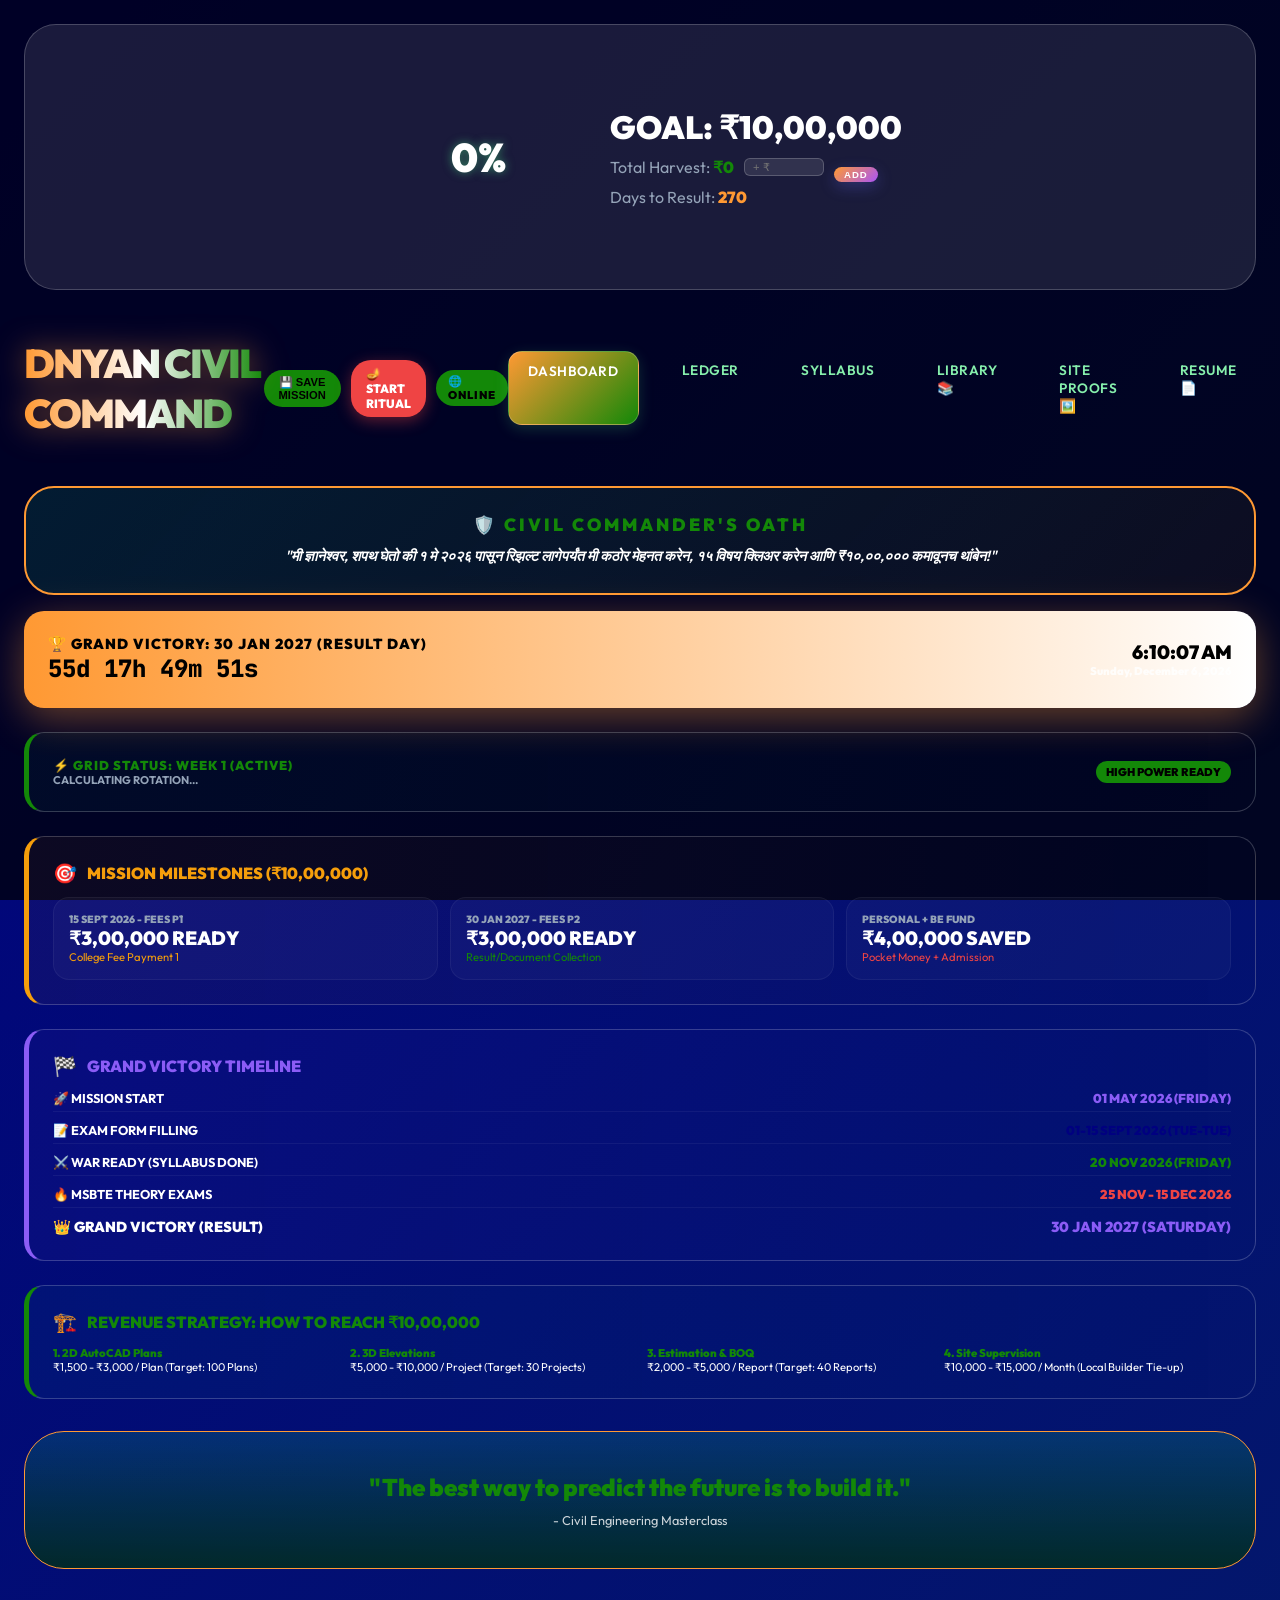
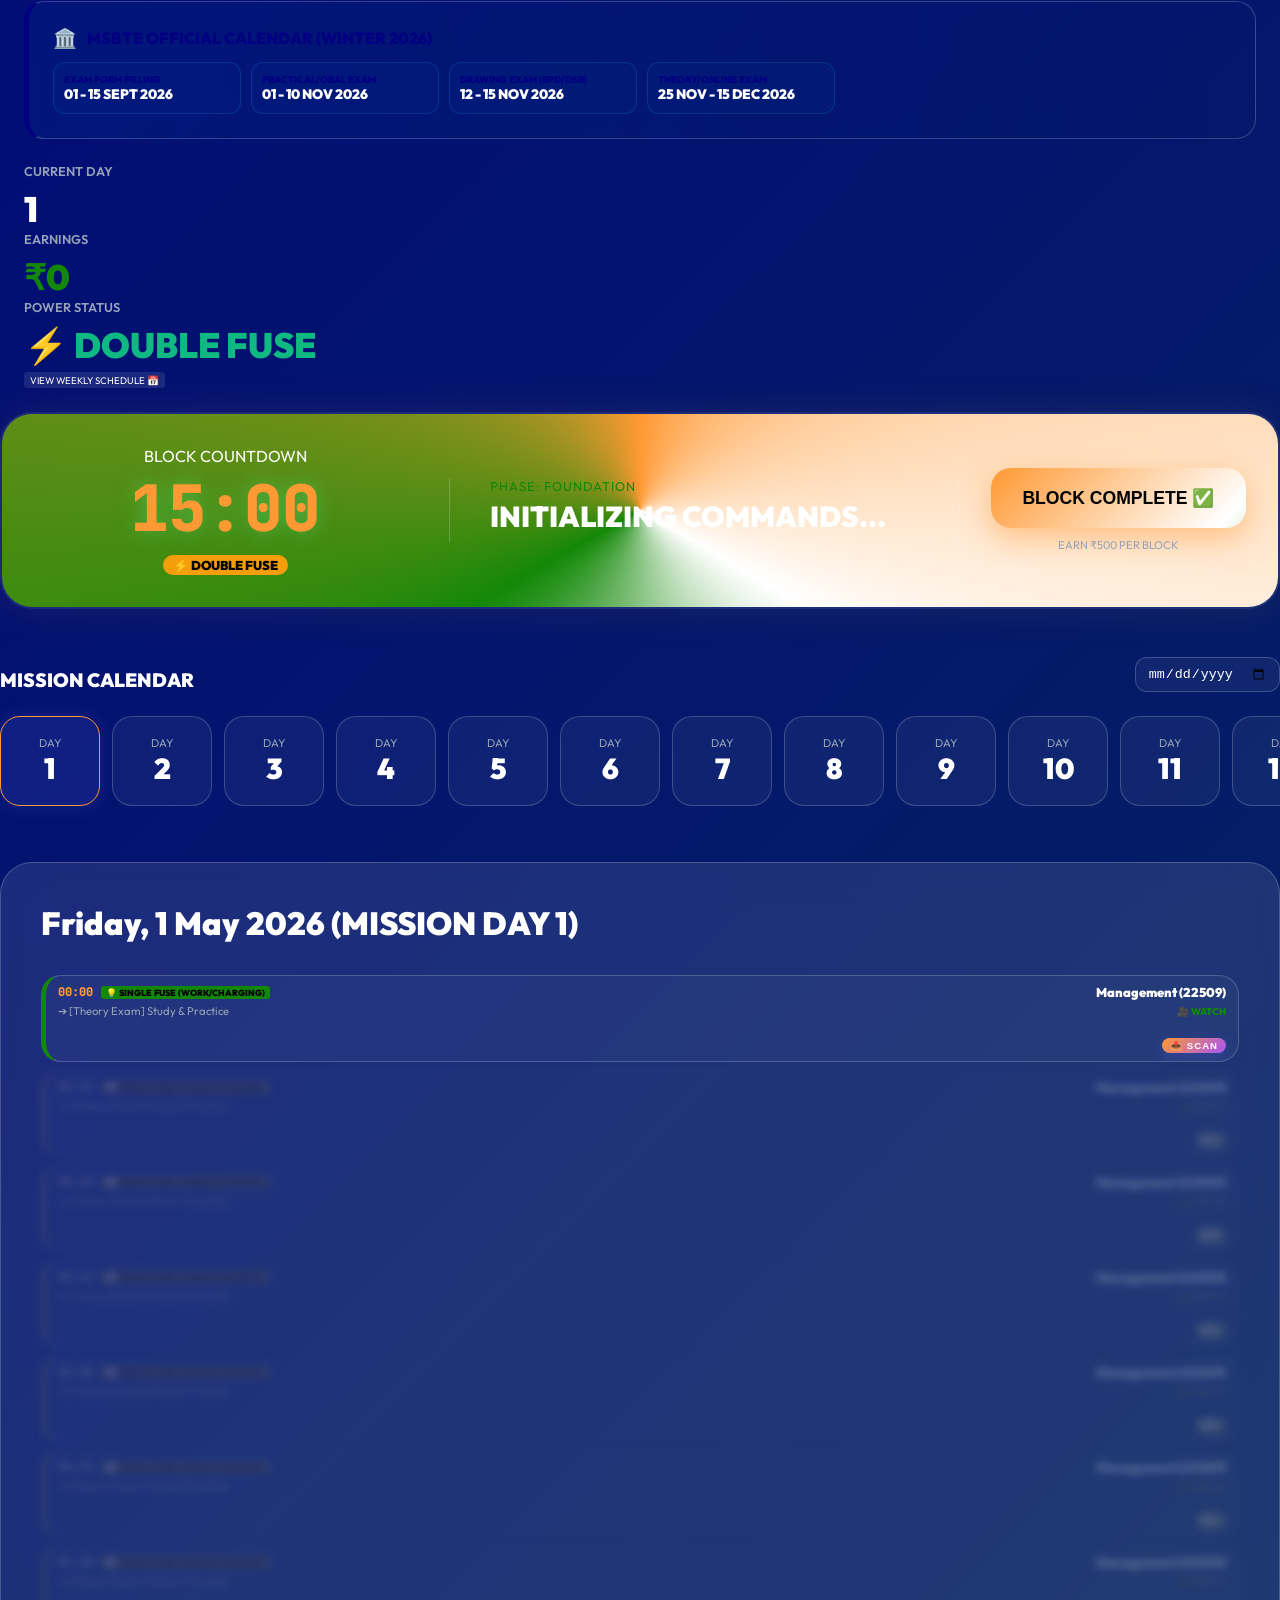
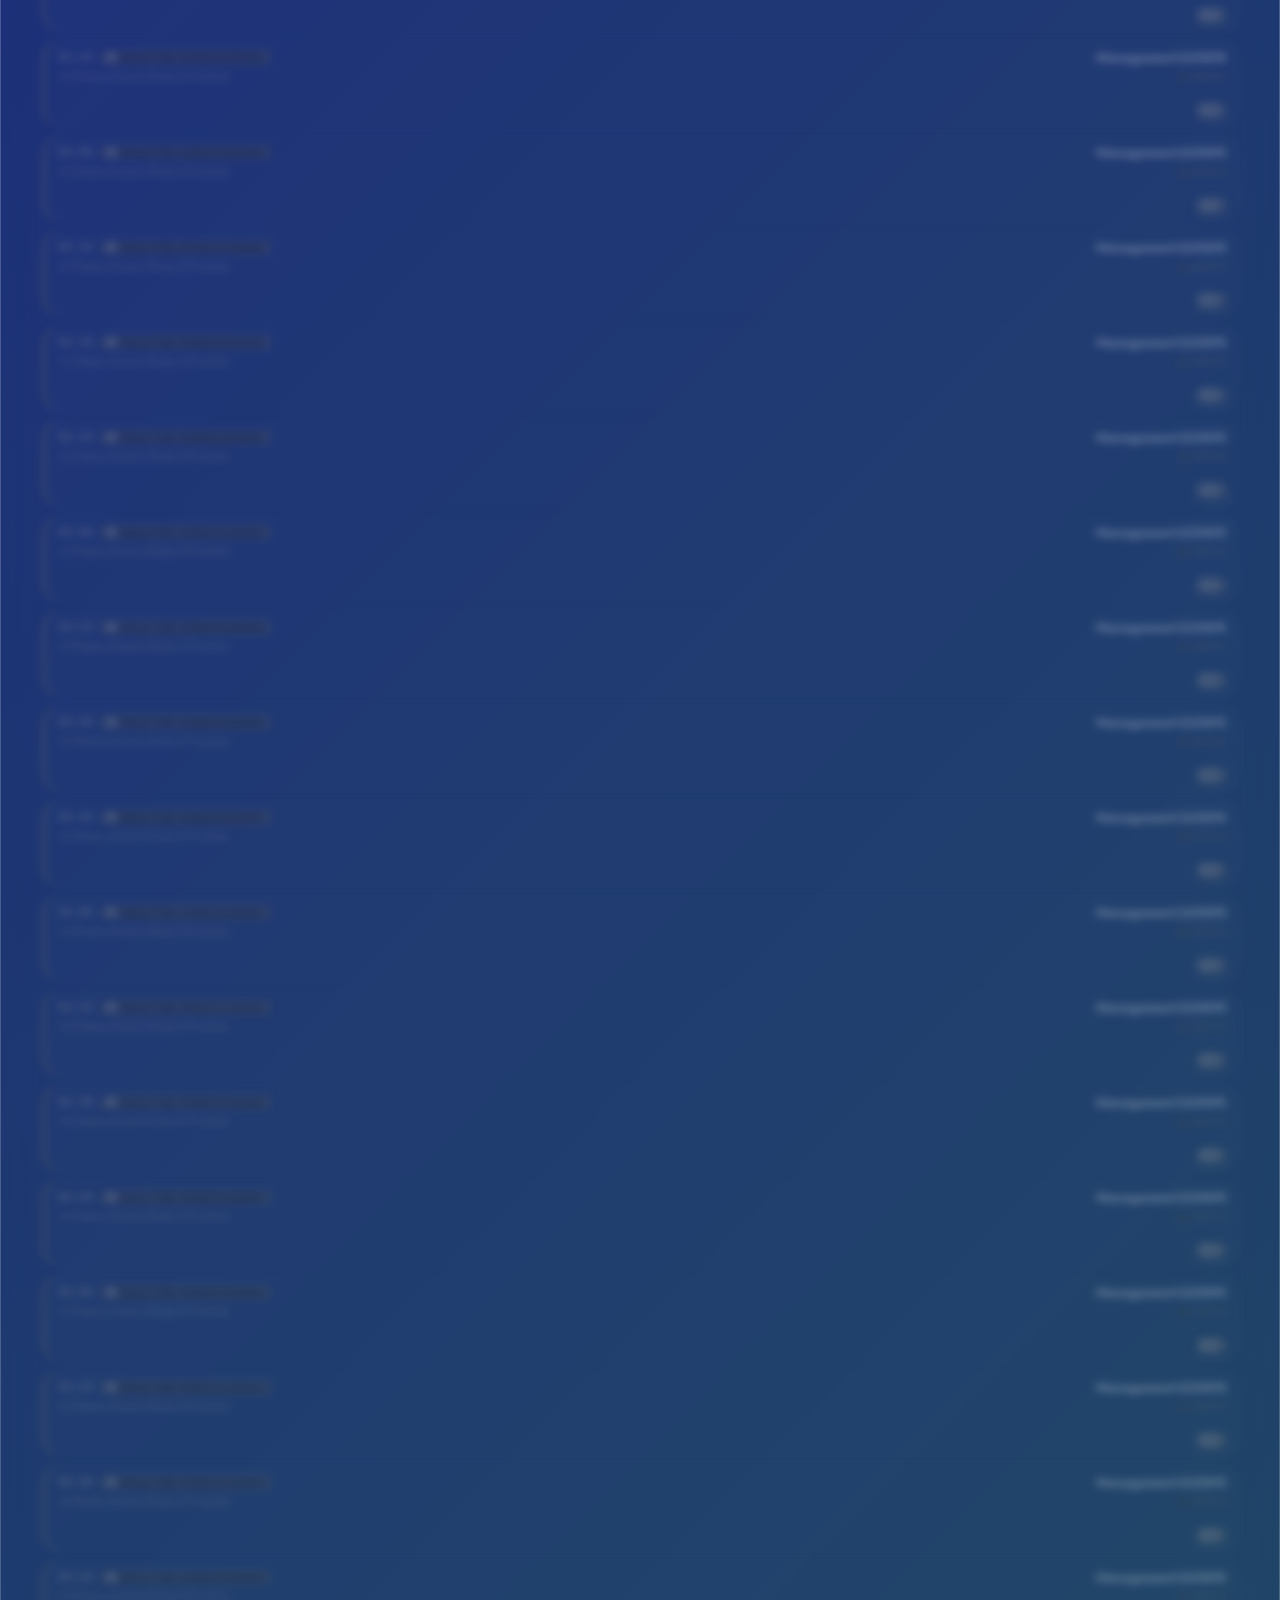
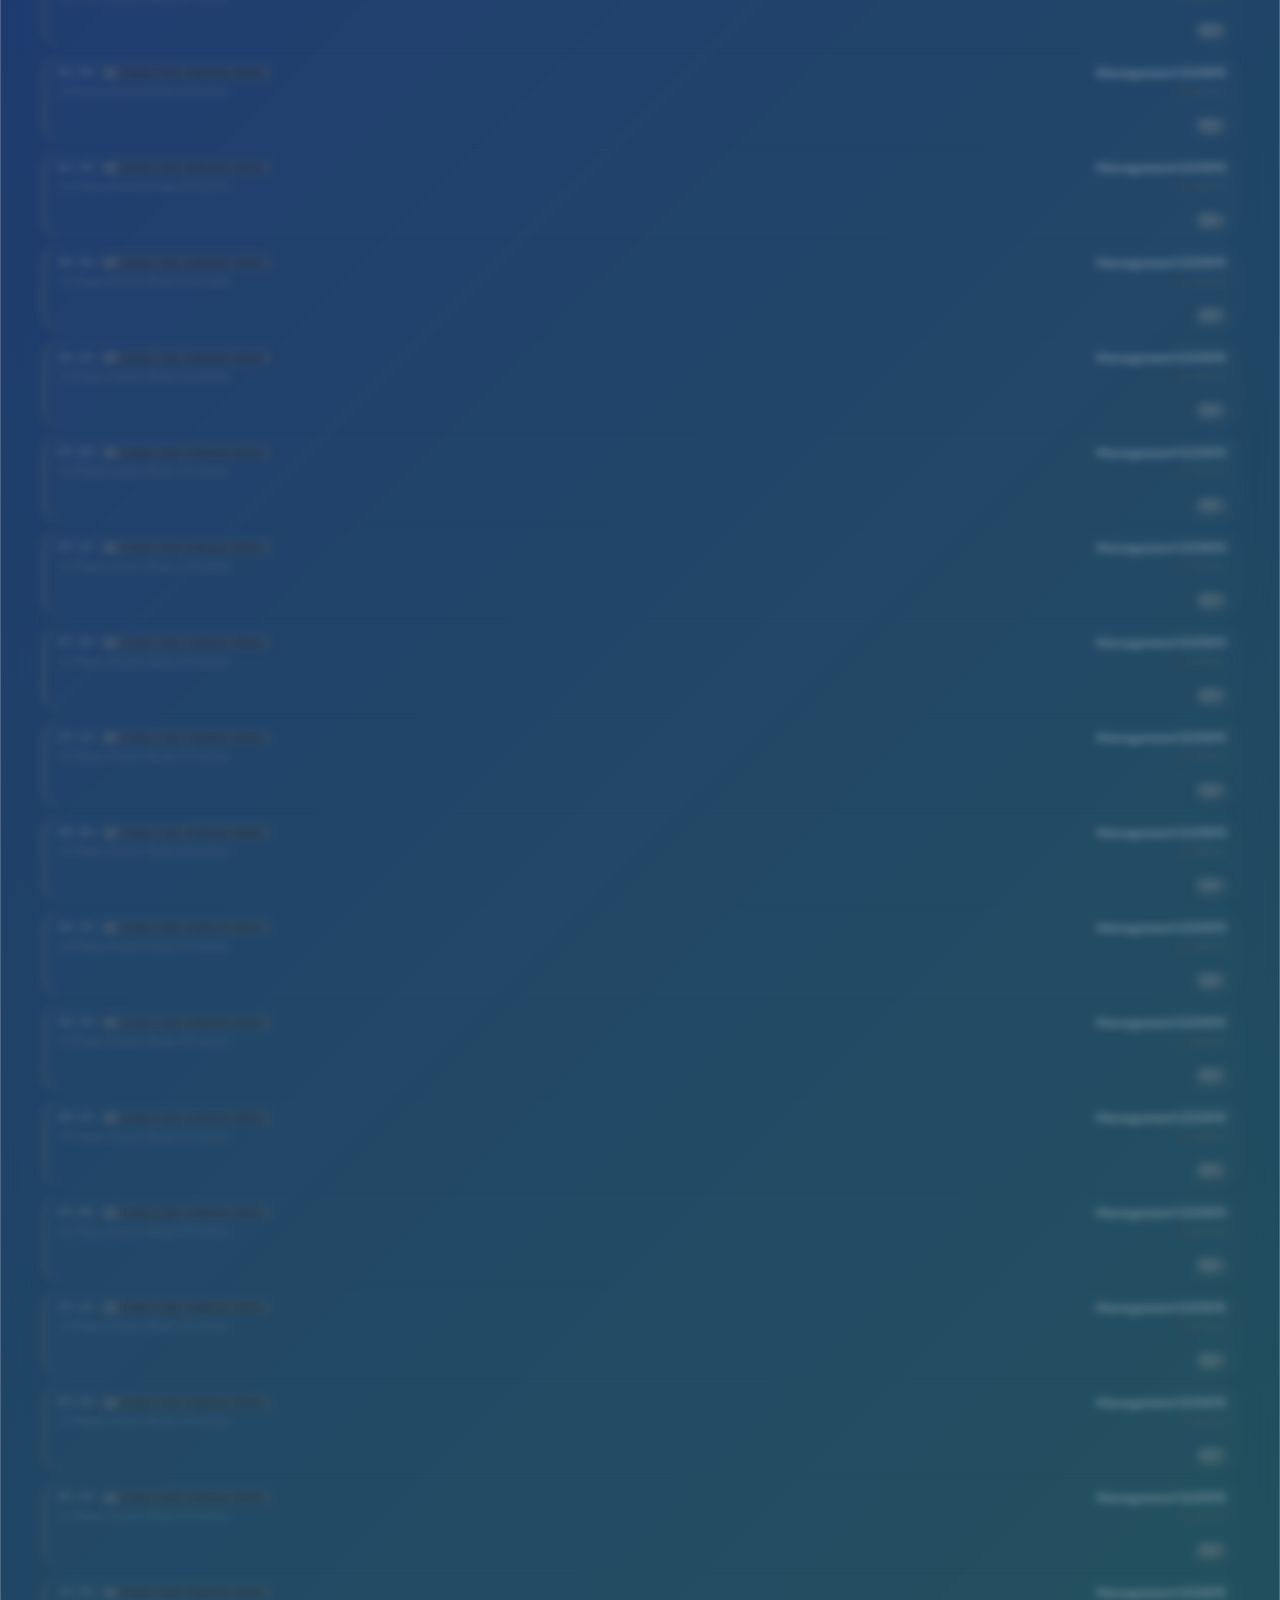
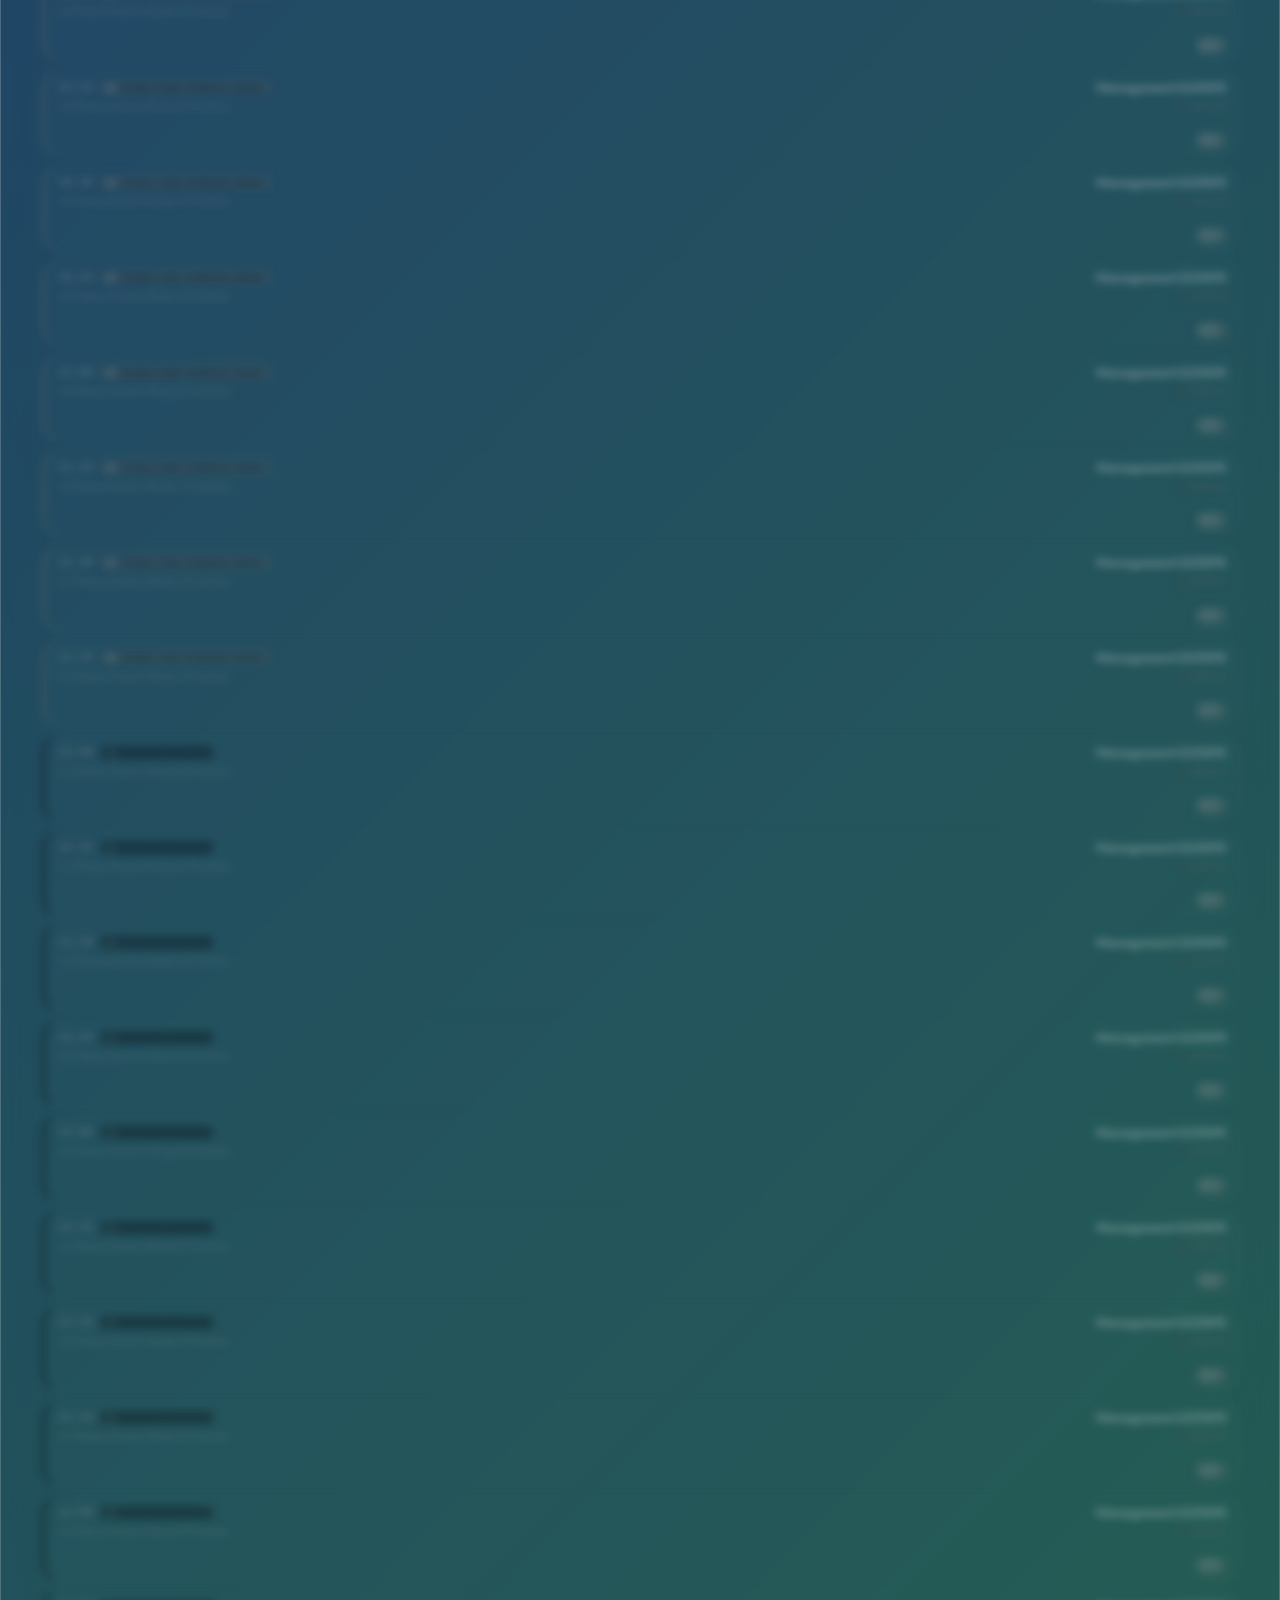
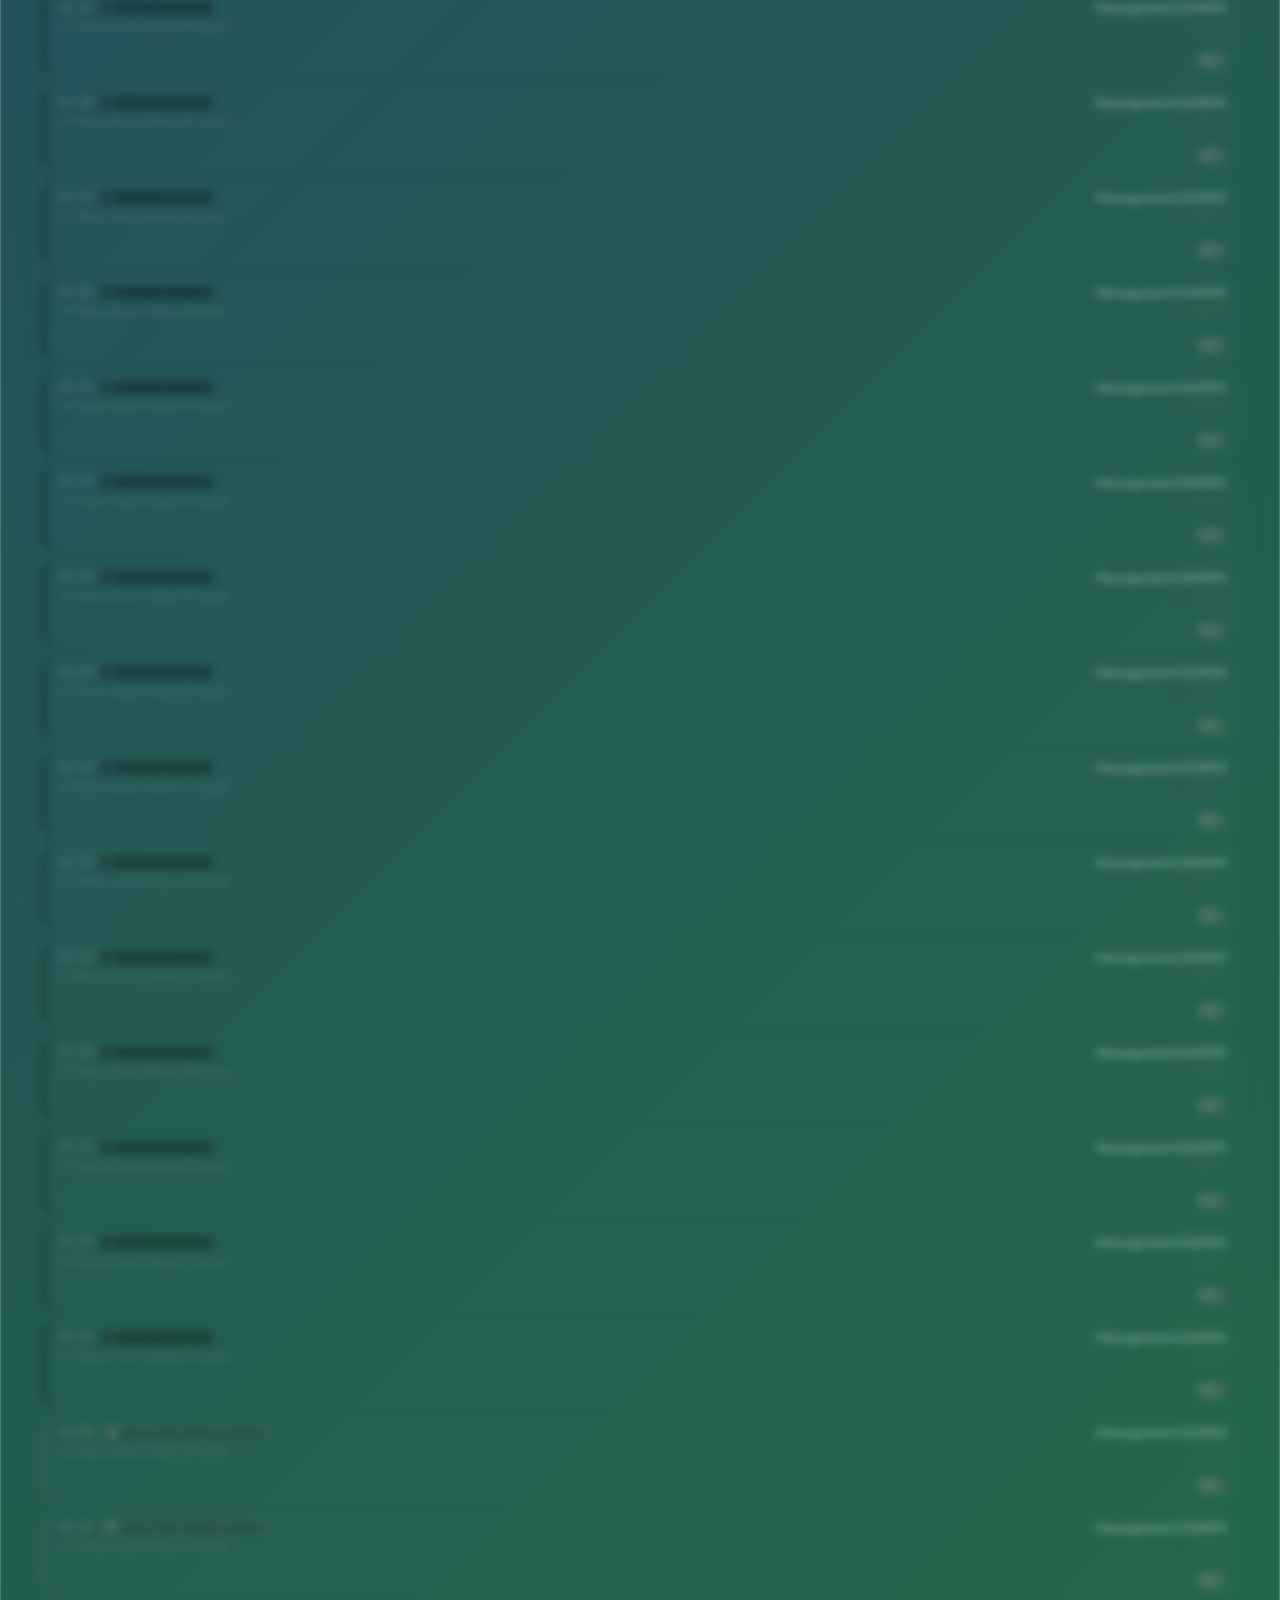
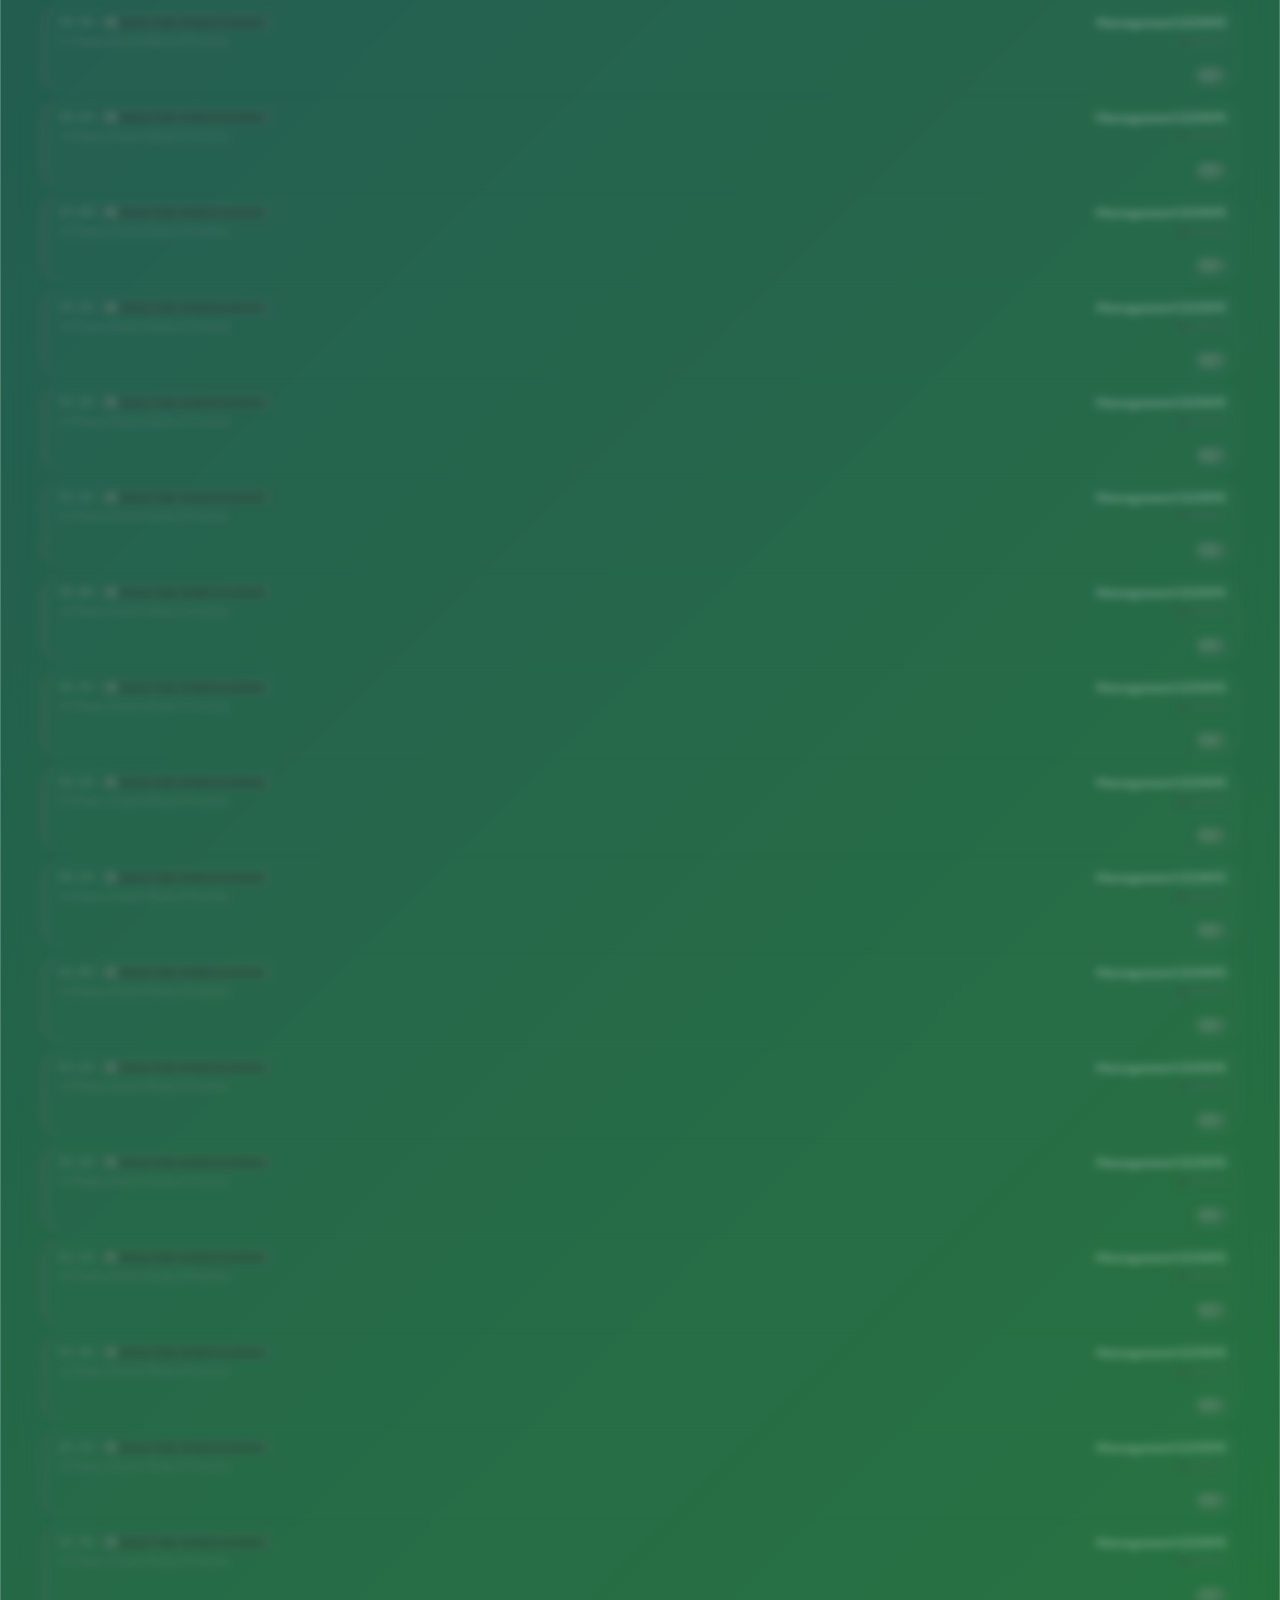
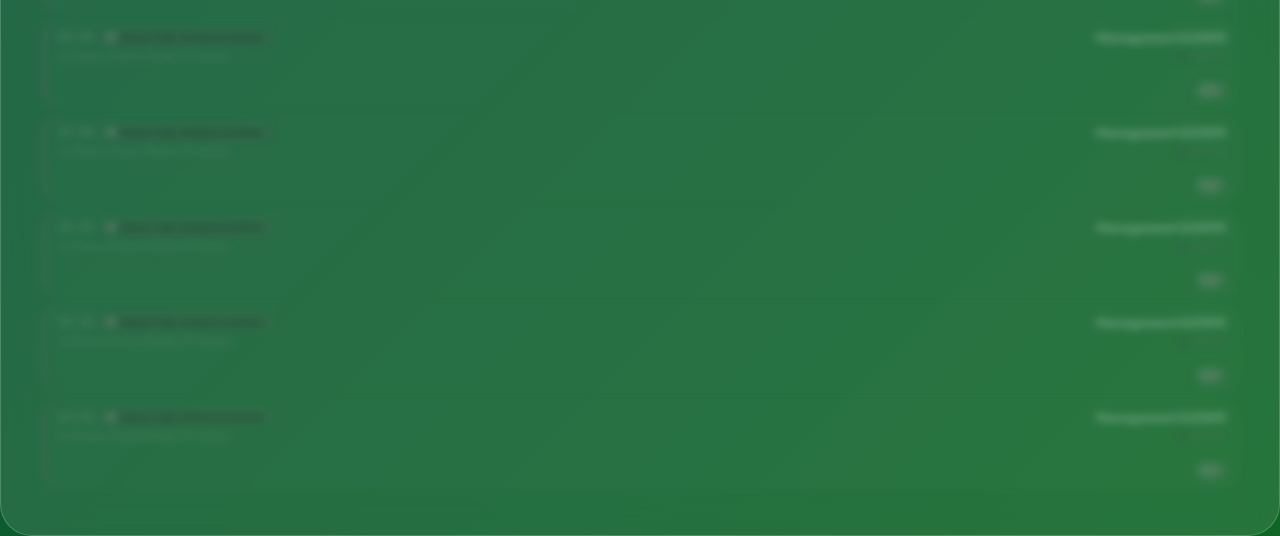
==== index.html @ 0ace61e7 "Add files via upload" ====
<!DOCTYPE html>
<html lang="en">
<head>
    <meta charset="UTF-8">
    <meta name="viewport" content="width=device-width, initial-scale=1.0">
    <title>CIVIL GOD MODE | Dnyan's Atomic Command App</title>
    <link rel="manifest" href="manifest.json">
    <meta name="apple-mobile-web-app-capable" content="yes">
    <meta name="apple-mobile-web-app-status-bar-style" content="black-translucent">
    <meta name="apple-mobile-web-app-title" content="Civil God Mode">
    <meta name="theme-color" content="#FF9933">
    <meta name="mobile-web-app-capable" content="yes">
    <link rel="apple-touch-icon" href="civil_god_mode_app_icon_1777348617757.png">
    <script>
        if ('serviceWorker' in navigator) {
            window.addEventListener('load', () => {
                navigator.serviceWorker.register('sw.js')
                    .then(reg => console.log('Service Worker registered!'))
                    .catch(err => console.log('Service Worker failed!', err));
            });
        }
    </script>
    <style>
        @import url('https://fonts.googleapis.com/css2?family=Outfit:wght@300;400;600;900&family=JetBrains+Mono:wght@400;700&display=swap');

        :root {
            --primary: #FF9933; /* Saffron */
            --primary-rgb: 255, 153, 51;
            --accent: #138808; /* Indian Green */
            --accent-rgb: 19, 136, 8;
            --danger: #ef4444;
            --warning: #f59e0b;
            --info: #000080; /* Navy Blue */
            --success: #138808;
            --bg: #0a0a0a;
            --panel: rgba(255, 255, 255, 0.05);
            --glass: rgba(255, 255, 255, 0.1);
            --glass-border: rgba(255, 255, 255, 0.2);
            --saffron: #FF9933;
            --white: #FFFFFF;
            --green: #138808;
            --navy: #000080;
        }

        @keyframes mesh-gradient {
            0% { background-position: 0% 50%; }
            50% { background-position: 100% 50%; }
            100% { background-position: 0% 50%; }
        }

        * { margin: 0; padding: 0; box-sizing: border-box; outline: none; }
        
        body {
            background: linear-gradient(-45deg, #FF9933, #FFFFFF, #138808, #000080);
            background-size: 400% 400%;
            animation: mesh-gradient 15s ease infinite;
            color: #fff;
            font-family: 'Outfit', sans-serif;
            min-height: 100vh;
            overflow-x: hidden;
            scroll-behavior: smooth;
        }

        body::before {
            content: '';
            position: fixed;
            top: 0; left: 0; right: 0; bottom: 0;
            background: rgba(0, 0, 0, 0.7);
            z-index: -1;
        }

        /* --- 💎 PREMIUM GLASS UI --- */
        .app-container {
            max-width: 1300px;
            margin: 0 auto;
            padding: 1.5rem;
        }

        /* --- 🕒 MISSION COUNTDOWN BANNER --- */
        .mission-countdown {
            background: linear-gradient(90deg, #FF9933, #FFFFFF, #138808);
            background-size: 200% auto;
            animation: shine 3s linear infinite;
            padding: 1.5rem;
            border-radius: 20px;
            margin-bottom: 1.5rem;
            display: flex;
            justify-content: space-between;
            align-items: center;
            box-shadow: 0 10px 40px rgba(255, 153, 51, 0.4);
            color: #000;
            font-weight: 900;
        }
        @keyframes shine {
            to { background-position: 200% center; }
        }
        .mission-label { font-weight: 900; letter-spacing: 1px; font-size: 0.9rem; }
        .mission-timer-big { font-family: 'JetBrains Mono'; font-weight: 900; font-size: 1.5rem; }
        .live-clock-box { text-align: right; }
        .live-time { font-weight: 900; font-size: 1.2rem; }
        .live-date { font-size: 0.7rem; color: rgba(255,255,255,0.8); }

        header {
            display: flex;
            justify-content: space-between;
            align-items: center;
            padding: 1rem 0;
            margin-bottom: 2rem;
            animation: fadeInDown 0.8s ease-out;
        }

        .logo {
            font-size: 2.5rem;
            font-weight: 900;
            background: linear-gradient(90deg, #FF9933, #FFFFFF, #138808);
            -webkit-background-clip: text;
            background-clip: text;
            -webkit-text-fill-color: transparent;
            letter-spacing: -2px;
            filter: drop-shadow(0 0 15px rgba(255, 153, 51, 0.5));
            animation: colorShift 5s infinite alternate;
        }

        @keyframes colorShift {
            0% { filter: hue-rotate(0deg) drop-shadow(0 0 15px rgba(255, 153, 51, 0.5)); }
            100% { filter: hue-rotate(360deg) drop-shadow(0 0 15px rgba(19, 136, 8, 0.5)); }
        }

        nav {
            display: flex;
            gap: 1.5rem;
        }

        .nav-link {
            text-decoration: none;
            color: #86efac;
            font-weight: 600;
            transition: 0.3s;
            cursor: pointer;
            padding: 0.6rem 1.2rem;
            border-radius: 14px;
            font-size: 0.85rem;
            letter-spacing: 0.5px;
        }

        .nav-link.active {
            color: #fff;
            background: linear-gradient(135deg, var(--primary), var(--success));
            border: 1px solid var(--glass-border);
            box-shadow: 0 4px 15px rgba(74, 222, 128, 0.2);
        }

        /* --- 🛰️ LIVE COMMAND CENTER --- */
        .live-panel {
            background: var(--glass);
            backdrop-filter: blur(20px);
            border: 2px solid transparent;
            border-radius: 32px;
            padding: 2rem;
            margin-bottom: 2rem;
            display: grid;
            grid-template-columns: 1.5fr 2fr 1fr;
            gap: 2rem;
            align-items: center;
            box-shadow: 0 0 40px rgba(255, 153, 51, 0.1);
            position: relative;
            overflow: hidden;
        }

        .live-panel::before {
            content: '';
            position: absolute;
            top: -50%; left: -50%;
            width: 200%; height: 200%;
            background: conic-gradient(from 0deg, #FF9933, #FFFFFF, #138808, #FF9933);
            animation: rotate 4s linear infinite;
            z-index: -1;
        }

        @keyframes rotate {
            100% { transform: rotate(360deg); }
        }

        .timer-box { 
            text-align: center;
            position: relative;
        }
        .timer-val { 
            font-size: 4rem; 
            font-weight: 900; 
            color: var(--primary); 
            font-family: 'JetBrains Mono'; 
            text-shadow: 0 0 20px rgba(74, 222, 128, 0.5);
        }
        .fuse-label {
            font-size: 0.8rem;
            font-weight: 900;
            background: var(--warning);
            color: #000;
            padding: 2px 10px;
            border-radius: 20px;
            margin-top: 5px;
            display: inline-block;
        }
        
        .action-box {
            text-align: left;
            border-left: 1px solid var(--glass-border);
            border-right: 1px solid var(--glass-border);
            padding: 0 2.5rem;
        }
        .current-task { font-size: 1.8rem; font-weight: 900; color: #fff; line-height: 1.2; margin-bottom: 0.5rem; }
        .next-task { font-size: 1rem; color: #94a3b8; font-weight: 400; }
        .task-micro { font-size: 0.8rem; color: var(--accent); text-transform: uppercase; letter-spacing: 1px; margin-bottom: 5px; display: block; }

        .progress-box { text-align: center; }
        .btn-done {
            background: linear-gradient(135deg, #FF9933, #FFFFFF, #138808);
            background-size: 200% auto;
            color: #000;
            border: none;
            padding: 1.2rem;
            border-radius: 20px;
            font-weight: 900;
            cursor: pointer;
            transition: 0.4s cubic-bezier(0.175, 0.885, 0.32, 1.275);
            text-transform: uppercase;
            width: 100%;
            font-size: 1.1rem;
            box-shadow: 0 10px 30px rgba(255, 153, 51, 0.5);
            animation: pulse-tiranga 2s infinite;
        }
        @keyframes pulse-tiranga {
            0% { transform: scale(1); box-shadow: 0 0 0 0 rgba(255, 153, 51, 0.7); }
            50% { transform: scale(1.05); box-shadow: 0 0 20px 10px rgba(19, 136, 8, 0.3); }
            100% { transform: scale(1); box-shadow: 0 0 0 0 rgba(255, 153, 51, 0); }
        }
        .btn-done:hover { transform: scale(1.1) translateY(-5px); background-position: right center; }
        .btn-done:active { transform: scale(0.95); }

        .stat-card .label { font-size: 0.8rem; color: #94a3b8; text-transform: uppercase; font-weight: 600; margin-bottom: 8px; }
        .stat-card .val { font-size: 2.2rem; font-weight: 900; color: #fff; }

        /* --- 📈 PROGRESS CHART --- */
        .chart-container {
            display: flex;
            justify-content: center;
            align-items: center;
            margin-bottom: 2rem;
            background: var(--glass);
            border-radius: 32px;
            padding: 2rem;
            border: 1px solid var(--glass-border);
        }
        .progress-ring {
            width: 200px;
            height: 200px;
        }
        .progress-ring__circle {
            transition: stroke-dashoffset 0.35s;
            transform: rotate(-90deg);
            transform-origin: 50% 50%;
            stroke: url(#grad1);
            stroke-width: 12;
            fill: transparent;
            stroke-linecap: round;
        }
        .progress-text {
            position: absolute;
            font-size: 2.5rem;
            font-weight: 900;
            color: #fff;
            text-shadow: 0 0 10px rgba(74, 222, 128, 0.5);
        }

        /* --- 🌿 ECO MICRO-ANIMATIONS --- */
        @keyframes leaf-glow {
            0% { filter: drop-shadow(0 0 5px rgba(74, 222, 128, 0.3)); }
            50% { filter: drop-shadow(0 0 15px rgba(74, 222, 128, 0.6)); }
            100% { filter: drop-shadow(0 0 5px rgba(74, 222, 128, 0.3)); }
        }

        .eco-glow { animation: leaf-glow 3s infinite ease-in-out; }

        .atomic-card:hover {
            background: rgba(16, 185, 129, 0.08);
            transform: translateX(10px) scale(1.01);
            border-color: var(--primary);
            box-shadow: 0 10px 30px rgba(0, 0, 0, 0.3);
        }

        /* --- 📅 CALENDAR ENGINE --- */
        .mission-timeline {
            margin-top: 3rem;
        }
        .day-grid {
            display: flex;
            overflow-x: auto;
            gap: 12px;
            padding: 1.5rem 0;
            scrollbar-width: thin;
            -webkit-overflow-scrolling: touch;
        }
        .day-grid::-webkit-scrollbar { height: 8px; }
        .day-grid::-webkit-scrollbar-thumb { background: var(--primary); border-radius: 10px; }

        .day-card {
            min-width: 100px;
            background: var(--panel);
            border: 1px solid var(--glass-border);
            border-radius: 20px;
            padding: 1.2rem;
            text-align: center;
            cursor: pointer;
            transition: 0.3s;
            position: relative;
        }
        .day-card.active { border-color: var(--primary); background: rgba(99, 102, 241, 0.15); box-shadow: 0 0 20px rgba(99, 102, 241, 0.2); }
        .day-card.today { border: 2px solid var(--accent); }
        .day-card .d-num { font-size: 1.8rem; font-weight: 900; }
        .day-card .d-label { font-size: 0.7rem; color: #94a3b8; }
        .day-card .d-progress { 
            position: absolute; bottom: 0; left: 0; height: 4px; 
            background: var(--accent); border-radius: 0 0 20px 20px; 
            transition: 0.3s;
        }

        /* --- 🕒 SCHEDULE LIST --- */
        .schedule-section {
            background: var(--glass);
            backdrop-filter: blur(20px);
            border: 1px solid var(--glass-border);
            border-radius: 32px;
            padding: 2.5rem;
            margin-top: 2rem;
        }

        .schedule-header {
            display: flex;
            justify-content: space-between;
            align-items: center;
            margin-bottom: 2rem;
        }
        .schedule-header h2 { font-size: 2rem; font-weight: 900; }

        .time-block {
            background: var(--panel);
            padding: 1.5rem;
            border-radius: 24px;
            margin-bottom: 1.5rem;
            border: 1px solid var(--glass-border);
            display: flex;
            align-items: center;
            gap: 1.5rem;
            transition: 0.5s cubic-bezier(0.4, 0, 0.2, 1);
            position: relative;
            overflow: hidden;
        }
        .time-block.completed { border-color: var(--accent); background: rgba(16, 185, 129, 0.05); }
        .time-block.current { border-color: var(--primary); box-shadow: 0 0 30px rgba(99, 102, 241, 0.3); transform: scale(1.02); }
        .time-block.locked {
            opacity: 0.3;
            cursor: not-allowed;
            pointer-events: none;
            border: 1px dashed rgba(255,255,255,0.1);
            background: rgba(0,0,0,0.2) !important;
            filter: grayscale(1) blur(1px);
        }
        .time-block.locked::after {
            content: '🔒';
            position: absolute;
            right: 15px;
            font-size: 1rem;
        }
        
        .vault-input {
            width: 100%;
            max-width: 250px;
            padding: 10px;
            background: var(--glass);
            border: 1px solid var(--primary);
            color: #fff;
            border-radius: 12px;
            font-size: 1rem;
            margin-top: 10px;
            outline: none;
            cursor: pointer;
        }
        .vault-input:disabled { opacity: 0.5; cursor: not-allowed; }

        .block-time { font-family: 'JetBrains Mono'; font-weight: 700; color: #94a3b8; font-size: 1.1rem; }
        .block-desc strong { font-size: 1.2rem; display: block; margin-bottom: 4px; }
        
        .custom-checkbox {
            width: 28px;
            height: 28px;
            cursor: pointer;
            accent-color: var(--accent);
        }

        /* --- 🛡️ AI GATEKEEPER STYLES --- */
        .ai-scanner {
            display: none;
            position: fixed;
            top: 50%;
            left: 50%;
            transform: translate(-50%, -50%);
            background: var(--panel);
            border: 2px solid var(--primary);
            padding: 2rem;
            border-radius: 32px;
            z-index: 1000;
            text-align: center;
            box-shadow: 0 0 50px rgba(99, 102, 241, 0.5);
            animation: fadeIn 0.3s ease;
        }
        .scanner-beam {
            width: 100%;
            height: 4px;
            background: var(--primary);
            position: relative;
            margin: 20px 0;
            box-shadow: 0 0 15px var(--primary);
            animation: scan 1.5s infinite ease-in-out;
        }
        @keyframes scan {
            0% { top: 0; }
            50% { top: 100px; }
            100% { top: 0; }
        }

        /* --- 💰 LEDGER TAB --- */
        .tab-content { display: none; animation: fadeIn 0.5s ease; }
        .tab-content.active { display: block; }

        .ledger-table {
            width: 100%;
            border-collapse: collapse;
            margin-top: 1rem;
        }
        .ledger-table th, .ledger-table td {
            padding: 1.2rem;
            text-align: left;
            border-bottom: 1px solid var(--glass-border);
        }
        .ledger-table th { color: #94a3b8; font-size: 0.8rem; text-transform: uppercase; }

        /* Power Status Styles */
        .power-card {
            cursor: pointer;
            transition: transform 0.3s ease;
        }
        .power-card:hover { transform: scale(1.05); }
        .power-pulse {
            width: 12px;
            height: 12px;
            border-radius: 50%;
            background: #ff4757;
            display: inline-block;
            margin-right: 8px;
            box-shadow: 0 0 10px #ff4757;
            animation: pulse-red 1.5s infinite;
        }
        @keyframes pulse-red {
            0% { transform: scale(0.95); box-shadow: 0 0 0 0 rgba(255, 71, 87, 0.7); }
            70% { transform: scale(1); box-shadow: 0 0 0 10px rgba(255, 71, 87, 0); }
            100% { transform: scale(0.95); box-shadow: 0 0 0 0 rgba(255, 71, 87, 0); }
        }
        .load-shedding-advice {
            display: none;
            background: rgba(255, 71, 87, 0.1);
            border: 1px solid #ff4757;
            color: #ff4757;
            padding: 10px;
            border-radius: 8px;
            margin: 10px 0;
            font-size: 0.9rem;
            font-weight: 700;
            text-align: center;
        }
        body.low-power {
            background: #000;
        }
        .schedule-container {
            display: none;
            margin-top: 15px;
            animation: fadeIn 0.5s ease;
        }
        .schedule-table {
            width: 100%;
            border-collapse: collapse;
            font-size: 0.8rem;
            background: rgba(255, 255, 255, 0.03);
            border-radius: 10px;
            overflow: hidden;
        }
        .schedule-table th, .schedule-table td {
            padding: 8px;
            border: 1px solid rgba(255, 255, 255, 0.1);
            text-align: center;
        }
        .schedule-table th { background: rgba(255, 255, 255, 0.05); color: var(--accent); }
        .schedule-btn {
            font-size: 0.6rem;
            background: rgba(255,255,255,0.1);
            padding: 2px 6px;
            border-radius: 4px;
            margin-top: 5px;
            display: inline-block;
        }

        /* --- 🛡️ AI GATEKEEPER PREMIUM STYLES --- */
        .atomic-card {
            background: rgba(255, 255, 255, 0.03);
            border: 1px solid var(--glass-border);
            border-left: 5px solid var(--primary);
            border-radius: 20px;
            padding: 1.5rem;
            margin-bottom: 1rem;
            transition: 0.4s cubic-bezier(0.4, 0, 0.2, 1);
            position: relative;
            overflow: hidden;
        }
        .atomic-card:hover {
            background: rgba(255, 255, 255, 0.05);
            transform: translateX(10px);
            border-color: var(--primary);
        }
        .atomic-card.locked {
            opacity: 0.3;
            filter: blur(4px) grayscale(1);
            pointer-events: none;
        }
        .atomic-card.completed {
            border-left-color: var(--accent);
            background: rgba(16, 185, 129, 0.05);
        }

        .pow-btn {
            background: linear-gradient(135deg, var(--primary), #a855f7);
            color: white;
            border: none;
            padding: 10px 20px;
            border-radius: 12px;
            font-weight: 900;
            cursor: pointer;
            margin-top: 15px;
            font-size: 0.8rem;
            text-transform: uppercase;
            letter-spacing: 1px;
            box-shadow: 0 5px 15px rgba(99, 102, 241, 0.3);
            transition: 0.3s;
        }
        .pow-btn:hover {
            transform: scale(1.05);
            box-shadow: 0 8px 20px rgba(99, 102, 241, 0.5);
        }

        .ai-scanner {
            display: none;
            position: fixed;
            top: 50%;
            left: 50%;
            transform: translate(-50%, -50%);
            background: rgba(15, 23, 42, 0.95);
            backdrop-filter: blur(30px);
            border: 2px solid var(--primary);
            padding: 3rem;
            border-radius: 40px;
            z-index: 2000;
            text-align: center;
            width: 90%;
            max-width: 500px;
            box-shadow: 0 0 100px rgba(99, 102, 241, 0.6);
            border: 1px solid rgba(255,255,255,0.2);
        }

        .scanner-window {
            width: 100%;
            height: 250px;
            background: rgba(0,0,0,0.5);
            border-radius: 20px;
            margin: 20px 0;
            position: relative;
            overflow: hidden;
            border: 1px solid var(--primary);
        }

        .scanner-line {
            width: 100%;
            height: 3px;
            background: var(--primary);
            position: absolute;
            top: 0;
            left: 0;
            box-shadow: 0 0 20px var(--primary), 0 0 40px var(--primary);
            animation: scan-vertical 2s infinite linear;
        }

        @keyframes scan-vertical {
            0% { top: 0; }
            100% { top: 100%; }
        }

        .data-readout {
            font-family: 'JetBrains Mono';
            font-size: 0.7rem;
            color: var(--primary);
            text-align: left;
            margin-top: 10px;
            height: 60px;
            overflow: hidden;
        }

        .score-badge {
            background: var(--accent);
            color: #000;
            padding: 5px 15px;
            border-radius: 20px;
            font-weight: 900;
            font-size: 0.8rem;
            display: inline-block;
            margin-top: 5px;
            animation: popIn 0.5s cubic-bezier(0.175, 0.885, 0.32, 1.275);
        }

        @keyframes popIn {
            0% { transform: scale(0); opacity: 0; }
            100% { transform: scale(1); opacity: 1; }
        }

        .unlock-anim {
            animation: unlockGlow 1s ease-out;
        }

        @keyframes unlockGlow {
            0% { box-shadow: 0 0 0 0 rgba(16, 185, 129, 0.7); }
            100% { box-shadow: 0 0 50px 20px rgba(16, 185, 129, 0); }
        }

        /* --- 🚀 ANIMATIONS --- */
        @keyframes fadeIn { from { opacity: 0; } to { opacity: 1; } }
        @keyframes fadeInDown { from { opacity: 0; transform: translateY(-30px); } to { opacity: 1; transform: translateY(0); } }
        @keyframes pulse { 0% { box-shadow: 0 0 0 0 rgba(99, 102, 241, 0.4); } 70% { box-shadow: 0 0 0 20px rgba(99, 102, 241, 0); } 100% { box-shadow: 0 0 0 0 rgba(99, 102, 241, 0); } }

        .pulse { animation: pulse 2s infinite; }

        /* Mobile Fix */
        @media (max-width: 900px) {
            .live-panel { grid-template-columns: 1fr; }
            .stats-grid { grid-template-columns: 1fr 1fr; }
            .time-block { grid-template-columns: 80px 1fr; }
        }

        @media print {
            body * { visibility: hidden; }
            #tab-resume, #tab-resume * { visibility: visible; }
            #tab-resume { position: absolute; left: 0; top: 0; width: 100%; color: #000 !important; background: #fff !important; }
            .resume-paper { box-shadow: none !important; border: none !important; padding: 0 !important; color: #000 !important; }
            .btn-print { display: none !important; }
        }

        @keyframes popDown { from { transform: translate(-50%, -100%); opacity: 0; } to { transform: translate(-50%, 0); opacity: 1; } }
        @keyframes popOut { from { transform: translate(-50%, 0); opacity: 1; } to { transform: translate(-50%, -100%); opacity: 0; } }
        @keyframes slideIn { from { transform: translateX(100%); opacity: 0; } to { transform: translateX(0); opacity: 1; } }
        @keyframes fadeOut { from { opacity: 1; } to { opacity: 0; } }
    </style>
</head>
<body>

    <div class="app-container">
        <!-- 📈 PROGRESS CHART -->
        <div class="chart-container">
            <div style="position: relative; display: flex; justify-content: center; align-items: center;">
                <svg class="progress-ring">
                    <defs>
                        <linearGradient id="grad1" x1="0%" y1="0%" x2="100%" y2="100%">
                            <stop offset="0%" style="stop-color:#4ade80;stop-opacity:1" />
                            <stop offset="100%" style="stop-color:#fbbf24;stop-opacity:1" />
                        </linearGradient>
                    </defs>
                    <circle class="progress-ring__circle" id="progress-circle" stroke-dasharray="565.48" stroke-dashoffset="565.48" r="90" cx="100" cy="100"/>
                </svg>
                <div class="progress-text" id="chart-perc">0%</div>
            </div>
            <div style="margin-left: 2rem; text-align: left;">
                <h2 style="font-size: 2rem; font-weight: 900;">GOAL: ₹10,00,000</h2>
                <div style="display: flex; align-items: center; gap: 10px; margin-top: 5px;">
                    <p style="color: #94a3b8; margin: 0;">Total Harvest: <span id="chart-money" style="color: var(--accent); font-weight: 900;">₹0</span></p>
                    <input type="number" id="add-cash-input" placeholder="+ ₹" style="background: rgba(255,255,255,0.1); border: 1px solid var(--glass-border); color: #fff; padding: 2px 8px; border-radius: 6px; width: 80px; font-size: 0.7rem;">
                    <button class="pow-btn" style="padding: 2px 10px; font-size: 0.6rem;" onclick="manualAddCash()">ADD</button>
                </div>
                <p style="color: #94a3b8; margin-top: 5px;">Days to Result: <span id="chart-days" style="color: var(--primary); font-weight: 900;">270</span></p>
            </div>
        </div>

        <header>
            <div class="logo">DNYAN CIVIL COMMAND</div>
            <div style="display: flex; gap: 10px; align-items: center;">
                <button onclick="save()" style="background: var(--success); color: #000; border: none; padding: 6px 15px; border-radius: 20px; font-size: 0.7rem; font-weight: 900; cursor: pointer; display: flex; align-items: center; gap: 5px;">💾 SAVE MISSION</button>
                <a href="https://www.youtube.com/results?search_query=ganpati+aarti+shankar+mahadevan" target="_blank" style="text-decoration: none; background: #ef4444; color: #fff; padding: 6px 15px; border-radius: 20px; font-size: 0.75rem; font-weight: 900; box-shadow: 0 4px 15px rgba(239, 68, 68, 0.4); animation: pulse 2s infinite;">🪔 START RITUAL</a>
                <div id="connection-status" style="background: var(--accent); color: #000; padding: 4px 12px; border-radius: 20px; font-size: 0.7rem; font-weight: 900; letter-spacing: 1px;">🌐 ONLINE</div>
            </div>
            <nav>
                <div class="nav-link active" id="nav-main" onclick="switchTab('main')">DASHBOARD</div>
                <div class="nav-link" id="nav-ledger" onclick="switchTab('ledger')">LEDGER</div>
                <div class="nav-link" id="nav-syllabus" onclick="switchTab('syllabus')">SYLLABUS</div>
                <div class="nav-link" id="nav-library" onclick="switchTab('library')">LIBRARY 📚</div>
                <div class="nav-link" id="nav-gallery" onclick="switchTab('gallery')">SITE PROOFS 🖼️</div>
                <div class="nav-link" id="nav-resume" onclick="switchTab('resume')">RESUME 📄</div>
            </nav>
        </header>

        <!-- 📜 COMMANDER'S OATH -->
        <div class="atomic-card eco-glow" style="margin-top: 1rem; margin-bottom: 1rem; border: 2px solid var(--primary); background: linear-gradient(135deg, rgba(16, 185, 129, 0.15), rgba(251, 191, 36, 0.05)); text-align: center; padding: 25px; border-radius: 30px;">
            <div style="font-weight: 900; color: var(--accent); font-size: 1.1rem; letter-spacing: 3px; text-transform: uppercase;">🛡️ CIVIL COMMANDER'S OATH</div>
            <div style="font-size: 0.9rem; color: #fff; font-style: italic; margin-top: 10px; font-weight: 600; line-height: 1.5;">"मी ज्ञानेश्वर, शपथ घेतो की १ मे २०२६ पासून रिझल्ट लागेपर्यंत मी कठोर मेहनत करेन, १५ विषय क्लिअर करेन आणि ₹१०,००,००० कमावूनच थांबेन!"</div>
        </div>

        <!-- 🚀 MISSION COUNTDOWN & LIVE CLOCK -->
        <div class="mission-countdown">
            <div>
                <div class="mission-label" id="mission-countdown-label">🚀 MISSION LAUNCH: 01 MAY 2026 @ 06:00 AM</div>
                <div class="mission-timer-big" id="mission-timer">00d 00h 00m 00s</div>
            </div>
            <div class="live-clock-box">
                <div class="live-time" id="live-time">00:00:00 AM</div>
                <div class="live-date" id="live-date">-- -- 2026</div>
            </div>
        </div>

        <!-- ⚡ GRID STATUS (POWER MANAGEMENT) -->
        <div class="atomic-card" style="margin-top: 0; margin-bottom: 1.5rem; border-left: 5px solid var(--accent); background: linear-gradient(90deg, rgba(16, 185, 129, 0.05), transparent); display: flex; justify-content: space-between; align-items: center;">
            <div>
                <div id="grid-week-label" style="font-weight: 900; color: var(--accent); font-size: 0.8rem; letter-spacing: 1px;">⚡ GRID STATUS: WEEK 1 (ACTIVE)</div>
                <div id="grid-advice-label" style="font-size: 0.7rem; color: #94a3b8; font-weight: 700;">CALCULATING ROTATION...</div>
            </div>
            <div id="power-indicator" style="background: var(--accent); color: #000; padding: 4px 10px; border-radius: 20px; font-size: 0.7rem; font-weight: 900; animation: pulse 2s infinite;">HIGH POWER READY</div>
        </div>

        <!-- 🎯 MISSION MILESTONES (FEE DEADLINES + BE ADMISSION) -->
        <div class="atomic-card" style="margin-top: 0; margin-bottom: 1.5rem; border-left: 5px solid #f59e0b; background: linear-gradient(90deg, rgba(245, 158, 11, 0.05), transparent);">
            <div style="font-weight: 900; color: #f59e0b; margin-bottom: 12px; display: flex; align-items: center; gap: 10px;">
                <span style="font-size: 1.2rem;">🎯</span> MISSION MILESTONES (₹10,00,000)
            </div>
            <div style="display: grid; grid-template-columns: repeat(auto-fit, minmax(220px, 1fr)); gap: 12px;">
                <div style="background: rgba(255,255,255,0.03); padding: 15px; border-radius: 16px; border: 1px solid rgba(255,255,255,0.05);">
                    <div style="color: #94a3b8; font-size: 0.65rem; text-transform: uppercase; font-weight: 900;">15 SEPT 2026 - FEES P1</div>
                    <div style="font-weight: 900; color: #fff; font-size: 1.2rem;">₹3,00,000 READY</div>
                    <div style="font-size: 0.7rem; color: #f59e0b;">College Fee Payment 1</div>
                </div>
                <div style="background: rgba(255,255,255,0.03); padding: 15px; border-radius: 16px; border: 1px solid rgba(255,255,255,0.05);">
                    <div style="color: #94a3b8; font-size: 0.65rem; text-transform: uppercase; font-weight: 900;">30 JAN 2027 - FEES P2</div>
                    <div style="font-weight: 900; color: #fff; font-size: 1.2rem;">₹3,00,000 READY</div>
                    <div style="font-size: 0.7rem; color: var(--accent);">Result/Document Collection</div>
                </div>
                <div style="background: rgba(255,255,255,0.03); padding: 15px; border-radius: 16px; border: 1px solid rgba(255,255,255,0.05);">
                    <div style="color: #94a3b8; font-size: 0.65rem; text-transform: uppercase; font-weight: 900;">PERSONAL + BE FUND</div>
                    <div style="font-weight: 900; color: #fff; font-size: 1.2rem;">₹4,00,000 SAVED</div>
                    <div style="font-size: 0.7rem; color: var(--danger);">Pocket Money + Admission</div>
                </div>
            </div>
        </div>

        <!-- 🏆 GRAND VICTORY TIMELINE (CRITICAL DATES) -->
        <div class="atomic-card" style="margin-top: 0; margin-bottom: 1.5rem; border-left: 5px solid #8b5cf6; background: linear-gradient(90deg, rgba(139, 92, 246, 0.05), transparent);">
            <div style="font-weight: 900; color: #8b5cf6; margin-bottom: 12px; display: flex; align-items: center; gap: 10px;">
                <span style="font-size: 1.2rem;">🏁</span> GRAND VICTORY TIMELINE
            </div>
            <div style="display: flex; flex-direction: column; gap: 10px;">
                <div style="display: flex; justify-content: space-between; border-bottom: 1px solid rgba(255,255,255,0.05); padding-bottom: 5px;">
                    <span style="color: #fff; font-weight: 700; font-size: 0.8rem;">🚀 MISSION START</span>
                    <span style="color: #8b5cf6; font-weight: 900; font-size: 0.8rem;">01 MAY 2026 (FRIDAY)</span>
                </div>
                <div style="display: flex; justify-content: space-between; border-bottom: 1px solid rgba(255,255,255,0.05); padding-bottom: 5px;">
                    <span style="color: #fff; font-weight: 700; font-size: 0.8rem;">📝 EXAM FORM FILLING</span>
                    <span style="color: var(--info); font-weight: 900; font-size: 0.8rem;">01-15 SEPT 2026 (TUE-TUE)</span>
                </div>
                <div style="display: flex; justify-content: space-between; border-bottom: 1px solid rgba(255,255,255,0.05); padding-bottom: 5px;">
                    <span style="color: #fff; font-weight: 700; font-size: 0.8rem;">⚔️ WAR READY (SYLLABUS DONE)</span>
                    <span style="color: var(--accent); font-weight: 900; font-size: 0.8rem;">20 NOV 2026 (FRIDAY)</span>
                </div>
                <div style="display: flex; justify-content: space-between; border-bottom: 1px solid rgba(255,255,255,0.05); padding-bottom: 5px;">
                    <span style="color: #fff; font-weight: 700; font-size: 0.8rem;">🔥 MSBTE THEORY EXAMS</span>
                    <span style="color: var(--danger); font-weight: 900; font-size: 0.8rem;">25 NOV - 15 DEC 2026</span>
                </div>
                <div style="display: flex; justify-content: space-between;">
                    <span style="color: #fff; font-weight: 900; font-size: 0.9rem;">👑 GRAND VICTORY (RESULT)</span>
                    <span style="color: #8b5cf6; font-weight: 900; font-size: 0.9rem;">30 JAN 2027 (SATURDAY)</span>
                </div>
            </div>
        </div>

        <!-- 💰 REVENUE STRATEGY (HOW TO EARN ₹10L) -->
        <div class="atomic-card" style="margin-top: 0; margin-bottom: 1.5rem; border-left: 5px solid var(--accent); background: linear-gradient(90deg, rgba(16, 185, 129, 0.05), transparent);">
            <div style="font-weight: 900; color: var(--accent); margin-bottom: 12px; display: flex; align-items: center; gap: 10px;">
                <span style="font-size: 1.2rem;">🏗️</span> REVENUE STRATEGY: HOW TO REACH ₹10,00,000
            </div>
            <div style="display: grid; grid-template-columns: repeat(auto-fit, minmax(200px, 1fr)); gap: 10px;">
                <div style="font-size: 0.7rem; color: #fff;">
                    <div style="color: var(--accent); font-weight: 900;">1. 2D AutoCAD Plans</div>
                    ₹1,500 - ₹3,000 / Plan (Target: 100 Plans)
                </div>
                <div style="font-size: 0.7rem; color: #fff;">
                    <div style="color: var(--accent); font-weight: 900;">2. 3D Elevations</div>
                    ₹5,000 - ₹10,000 / Project (Target: 30 Projects)
                </div>
                <div style="font-size: 0.7rem; color: #fff;">
                    <div style="color: var(--accent); font-weight: 900;">3. Estimation & BOQ</div>
                    ₹2,000 - ₹5,000 / Report (Target: 40 Reports)
                </div>
                <div style="font-size: 0.7rem; color: #fff;">
                    <div style="color: var(--accent); font-weight: 900;">4. Site Supervision</div>
                    ₹10,000 - ₹15,000 / Month (Local Builder Tie-up)
                </div>
            </div>
        </div>

        <!-- 🌿 MOTIVATION BANNER -->
        <div class="atomic-card eco-glow" style="margin-top: 2rem; margin-bottom: 2rem; background: linear-gradient(rgba(16, 185, 129, 0.2), rgba(2, 44, 34, 0.9)); border: 1px solid var(--primary); text-align: center; padding: 40px; border-radius: 40px;">
            <div style="font-size: 1.5rem; font-weight: 900; color: var(--accent); margin-bottom: 10px;">"The best way to predict the future is to build it."</div>
            <div style="font-size: 0.8rem; color: #fff; opacity: 0.8;">- Civil Engineering Masterclass</div>
        </div>

        <!-- 🏛️ MSBTE OFFICIAL CALENDAR (WINTER 2026) -->
        <div class="atomic-card" style="margin-top: 0; margin-bottom: 1.5rem; border-left: 5px solid var(--info); background: linear-gradient(90deg, rgba(14, 165, 233, 0.05), transparent);">
            <div style="font-weight: 900; color: var(--info); margin-bottom: 12px; display: flex; align-items: center; gap: 10px;">
                <span style="font-size: 1.2rem;">🏛️</span> MSBTE OFFICIAL CALENDAR (WINTER 2026)
            </div>
            <div style="display: grid; grid-template-columns: repeat(auto-fill, minmax(180px, 1fr)); gap: 10px;">
                <div style="border: 1px solid rgba(14, 165, 233, 0.2); padding: 10px; border-radius: 12px; background: rgba(14, 165, 233, 0.03);">
                    <div style="color: var(--info); font-size: 0.6rem; font-weight: 900;">EXAM FORM FILLING</div>
                    <div style="color: #fff; font-size: 0.85rem; font-weight: 900;">01 - 15 SEPT 2026</div>
                </div>
                <div style="border: 1px solid rgba(14, 165, 233, 0.2); padding: 10px; border-radius: 12px; background: rgba(14, 165, 233, 0.03);">
                    <div style="color: var(--info); font-size: 0.6rem; font-weight: 900;">PRACTICAL/ORAL EXAM</div>
                    <div style="color: #fff; font-size: 0.85rem; font-weight: 900;">01 - 10 NOV 2026</div>
                </div>
                <div style="border: 1px solid rgba(14, 165, 233, 0.2); padding: 10px; border-radius: 12px; background: rgba(14, 165, 233, 0.03);">
                    <div style="color: var(--info); font-size: 0.6rem; font-weight: 900;">DRAWING EXAM (BPD/DSR)</div>
                    <div style="color: #fff; font-size: 0.85rem; font-weight: 900;">12 - 15 NOV 2026</div>
                </div>
                <div style="border: 1px solid rgba(14, 165, 233, 0.2); padding: 10px; border-radius: 12px; background: rgba(14, 165, 233, 0.03);">
                    <div style="color: var(--info); font-size: 0.6rem; font-weight: 900;">THEORY/ONLINE EXAM</div>
                    <div style="color: #fff; font-size: 0.85rem; font-weight: 900;">25 NOV - 15 DEC 2026</div>
                </div>
            </div>
        </div>

        <!-- 📊 STATS GRID -->
        <div class="stats-grid">
            <div class="stat-card">
                <div class="label">Current Day</div>
                <div class="val" id="stat-day">1</div>
            </div>
            <div class="stat-card">
                <div class="label">Earnings</div>
                <div class="val" id="stat-money" style="color: var(--accent);">₹0</div>
            </div>
                <div class="stat-card power-card">
                    <div class="label">POWER STATUS</div>
                    <div class="val" id="power-status-val" onclick="togglePower()">
                        <span style="color: #2ecc71">⚡ NORMAL</span>
                    </div>
                    <div class="schedule-btn" onclick="toggleSchedule()">VIEW WEEKLY SCHEDULE 📅</div>
                </div>
            </div>

            <div id="ls-schedule" class="schedule-container">
                <table class="schedule-table">
                    <thead>
                        <tr>
                            <th>DAY</th>
                            <th>WEEK 1</th>
                            <th>WEEK 2</th>
                            <th>WEEK 3</th>
                            <th>WEEK 4</th>
                        </tr>
                    </thead>
                    <tbody>
                        <tr><td>6 AM - 12 PM</td><td>⚡ DOUBLE</td><td>🌑 NO LIGHT</td><td>🌑 NO LIGHT</td><td>⚡ DOUBLE</td></tr>
                        <tr><td>12 PM - 6 PM</td><td>🌑 NO LIGHT</td><td>⚡ DOUBLE</td><td>🌑 NO LIGHT</td><td>🌑 NO LIGHT</td></tr>
                        <tr><td>6 PM - 10 PM</td><td>🌑 NO LIGHT</td><td>🌑 NO LIGHT</td><td>🌑 NO LIGHT</td><td>🌑 NO LIGHT</td></tr>
                        <tr><td>10 PM - 6 AM</td><td>💡 SINGLE</td><td>💡 SINGLE</td><td>⚡ DOUBLE</td><td>💡 SINGLE</td></tr>
                    </tbody>
                </table>
            </div>

            <div id="power-advice" class="load-shedding-advice">
                🌑 NO LIGHT! Blackout Mode. Focus on Offline Revision & Flashcards only.
            </div>
        </div>

        <!-- 🏠 MAIN DASHBOARD TAB -->
        <div id="tab-main" class="tab-content active">
            <!-- 🛰️ LIVE COMMAND CENTER -->
            <div class="live-panel">
                <div class="timer-box">
                    <div class="label">BLOCK COUNTDOWN</div>
                    <div class="timer-val" id="timer">15:00</div>
                    <div class="fuse-label" id="fuse-type">⚡ DOUBLE FUSE</div>
                </div>
                <div class="action-box">
                    <span class="task-micro" id="task-micro">PHASE: FOUNDATION</span>
                    <div class="current-task" id="current-action">INITIALIZING COMMANDS...</div>
                </div>
                <div class="progress-box">
                    <button class="btn-done pulse" onclick="completeCurrentBlock()">BLOCK COMPLETE ✅</button>
                    <p style="font-size: 0.7rem; color: #94a3b8; margin-top: 10px;">EARN ₹500 PER BLOCK</p>
                </div>
            </div>

            <!-- 📅 MISSION TIMELINE -->
            <div class="mission-timeline">
                <div style="display: flex; justify-content: space-between; align-items: flex-end;">
                    <h2 style="font-size: 1.2rem; font-weight: 900;">MISSION CALENDAR</h2>
                    <input type="date" id="date-picker" onchange="updateDateFromPicker(this.value)" style="background: var(--panel); border: 1px solid var(--glass-border); color: #fff; padding: 8px 12px; border-radius: 12px;">
                </div>
                <div class="day-grid" id="day-grid"></div>
            </div>

            <!-- 🕒 DAILY SCHEDULE ENGINE -->
            <div class="schedule-section">
            <div class="schedule-header">
                <div>
                    <h2 id="schedule-title">Friday, 1 May 2026 (MISSION DAY 1)</h2>
                </div>
                <div class="day-selector"></div>
                <!-- AI SCANNER OVERLAY -->
                <div id="ai-scanner" class="ai-scanner">
                    <h2 style="color: var(--primary); font-weight: 900; letter-spacing: 2px;">🤖 ATOMIC VISION SCANNER</h2>
                    <p style="font-size: 0.8rem; color: #94a3b8; margin-top: 5px;">Analyzing Mission Integrity & MSBTE Standards...</p>
                    
                    <div class="scanner-window">
                        <div class="scanner-line"></div>
                        <div id="scanner-preview" style="width:100%; height:100%; background-size: cover; background-position: center; opacity: 0.5;"></div>
                    </div>

                    <div id="scanner-status" style="font-weight: 900; color: var(--accent); margin-bottom: 10px;">INITIALIZING SCAN...</div>
                    
                    <div class="data-readout" id="data-readout">
                        > ACCESSING NEURAL NETWORK...<br>
                        > SCANNING PIXELS...<br>
                        > DETECTING CIVIL NOTES...
                    </div>
                </div>
            </div>
            <div id="schedule-list"></div>
        </div>

        <!-- 💰 LEDGER TAB -->
        <div id="tab-ledger" class="tab-content">
            <div class="schedule-section">
                <h2>FINANCIAL LEDGER</h2>
                <table class="ledger-table" id="ledger-table">
                    <thead>
                        <tr>
                            <th>DATE</th>
                            <th>DAY</th>
                            <th>BLOCKS</th>
                            <th>EARNED</th>
                            <th>STATUS</th>
                        </tr>
                    </thead>
                    <tbody id="ledger-body"></tbody>
                </table>
            </div>
        </div>

        <!-- 📚 SYLLABUS TAB -->
        <div id="tab-syllabus" class="tab-content">
            <!-- 🚀 ZERO TO HERO SKILL PATH -->
            <div class="atomic-card" style="margin-bottom: 2rem; border-left: 5px solid #f59e0b; background: linear-gradient(90deg, rgba(245, 158, 11, 0.05), transparent);">
                <div style="font-weight: 900; color: #f59e0b; margin-bottom: 15px; display: flex; align-items: center; gap: 10px;">
                    <span style="font-size: 1.2rem;">🚀</span> ZERO TO HERO: CIVIL SKILL PATH
                </div>
                <div style="display: flex; flex-direction: column; gap: 12px;">
                    <div style="display: flex; gap: 15px; align-items: center;">
                        <div style="background: var(--danger); width: 40px; height: 40px; border-radius: 50%; display: flex; align-items: center; justify-content: center; font-weight: 900; font-size: 0.8rem;">L1</div>
                        <div>
                            <div style="font-weight: 900; color: #fff; font-size: 0.9rem;">LEVEL 1: BASICS (DAY 1-30)</div>
                            <div style="font-size: 0.7rem; color: #94a3b8;">Unit Conversion, Scale Reading, Manual Sketching, SFD/BMD Concepts.</div>
                        </div>
                    </div>
                    <div style="display: flex; gap: 15px; align-items: center;">
                        <div style="background: var(--warning); width: 40px; height: 40px; border-radius: 50%; display: flex; align-items: center; justify-content: center; font-weight: 900; font-size: 0.8rem;">L2</div>
                        <div>
                            <div style="font-weight: 900; color: #fff; font-size: 0.9rem;">LEVEL 2: SOFTWARE (DAY 31-90)</div>
                            <div style="font-size: 0.7rem; color: #94a3b8;">AutoCAD 2D, Vaastu Planning, Furniture Layouts, BOQ in Excel.</div>
                        </div>
                    </div>
                    <div style="display: flex; gap: 15px; align-items: center;">
                        <div style="background: var(--accent); width: 40px; height: 40px; border-radius: 50%; display: flex; align-items: center; justify-content: center; font-weight: 900; font-size: 0.8rem;">L3</div>
                        <div>
                            <div style="font-weight: 900; color: #fff; font-size: 0.9rem;">LEVEL 3: PRO (DAY 91+)</div>
                            <div style="font-size: 0.7rem; color: #94a3b8;">3D Elevations (Revit), Structural Design (DSR), Client Handling.</div>
                        </div>
                    </div>
                </div>
            </div>
            
            <div class="schedule-section" id="syllabus-tree">
                <h2>ATOMIC SYLLABUS TREE</h2>
            </div>
        </div>

        <!-- 📄 RESUME TAB -->
        <div id="tab-resume" class="tab-content">
            <div style="display: flex; justify-content: flex-end; margin-bottom: 1rem;">
                <button class="pow-btn btn-print" onclick="window.print()" style="background: var(--accent); color: #fff;">💾 DOWNLOAD RESUME (PDF)</button>
            </div>
            <div class="resume-paper" style="background: #fff; color: #333; padding: 50px; border-radius: 2px; box-shadow: 0 0 40px rgba(0,0,0,0.5); font-family: 'Inter', sans-serif; max-width: 850px; margin: 0 auto; line-height: 1.6;">
                <div style="text-align: center; border-bottom: 2px solid #333; padding-bottom: 15px; margin-bottom: 20px;">
                    <h1 style="margin: 0; font-size: 2.2rem; text-transform: uppercase;">Dnyaneshwar Bhanudas Adagale</h1>
                    <p style="margin: 5px 0; font-size: 0.9rem;">📍 Avba Shivba Mandir, Parwatwadi, Mahadeowadi, Belwandi S.F., Ahilyanagar, Maharashtra - 413702</p>
                    <p style="margin: 5px 0; font-weight: 700;">📞 +91-9370983235 | ✉️ adagale2005@gmail.com</p>
                </div>

                <div style="margin-bottom: 20px;">
                    <h3 style="background: #f4f4f4; padding: 5px 10px; border-left: 5px solid #333; text-transform: uppercase; font-size: 1rem;">Career Objective</h3>
                    <p style="font-size: 0.95rem; margin-top: 10px;">Highly motivated and detail-oriented Civil Engineering student seeking a challenging role as a Site Engineer / Estimation Engineer. Eager to utilize my strong skills in AutoCAD drafting, Excel-based BOQ preparation, and on-site execution to contribute to high-value construction projects.</p>
                </div>

                <div style="margin-bottom: 20px;">
                    <h3 style="background: #f4f4f4; padding: 5px 10px; border-left: 5px solid #333; text-transform: uppercase; font-size: 1rem;">Education</h3>
                    <ul style="margin-top: 10px; font-size: 0.95rem;">
                        <li><strong>Diploma in Civil Engineering (Pursuing)</strong> | MSBTE | Expected Jan 2027</li>
                        <li><strong>Secondary School Certificate (SSC)</strong> | Pune Board | 2021 | 60.00% (First Class)</li>
                    </ul>
                </div>

                <div style="margin-bottom: 20px;">
                    <h3 style="background: #f4f4f4; padding: 5px 10px; border-left: 5px solid #333; text-transform: uppercase; font-size: 1rem;">Core Technical Skills</h3>
                    <div style="display: grid; grid-template-columns: 1fr 1fr; gap: 10px; font-size: 0.95rem; margin-top: 10px;">
                        <div>• AutoCAD (2D Plans, Elevations)</div>
                        <div>• Advanced MS Excel (BOQ/Billing)</div>
                        <div>• Quantity Surveying & Rate Analysis</div>
                        <div>• Site Execution & Layout Marking</div>
                        <div>• Bar Bending Schedule (BBS)</div>
                        <div>• PWD Format Documentation</div>
                    </div>
                </div>

                <div style="margin-bottom: 20px;">
                    <h3 style="background: #f4f4f4; padding: 5px 10px; border-left: 5px solid #333; text-transform: uppercase; font-size: 1rem;">Academic Projects</h3>
                    <div style="margin-top: 10px;">
                        <strong>Capstone Project: Planning & Estimation of a G+4 Commercial Complex</strong>
                        <p style="font-size: 0.9rem; margin-top: 5px;">Executed as a solo project. Conducted site planning, drafted detailed 2D architectural layouts in AutoCAD, and generated a high-value Bill of Quantities (BOQ) and Rate Analysis using MS Excel.</p>
                    </div>
                </div>

                <div style="margin-bottom: 20px;">
                    <h3 style="background: #f4f4f4; padding: 5px 10px; border-left: 5px solid #333; text-transform: uppercase; font-size: 1rem;">Experience</h3>
                    <div style="margin-top: 10px;">
                        <strong>Freelance Draftsman & Estimator</strong>
                        <p style="font-size: 0.9rem; margin-top: 5px;">Prepared 2D architectural plans and material quantity estimates for residential projects using AutoCAD and MS Excel.</p>
                    </div>
                </div>

                <div style="margin-bottom: 20px;">
                    <h3 style="background: #f4f4f4; padding: 5px 10px; border-left: 5px solid #333; text-transform: uppercase; font-size: 1rem;">Personal Details & Languages</h3>
                    <div style="display: grid; grid-template-columns: 1fr 1fr; gap: 10px; font-size: 0.95rem; margin-top: 10px;">
                        <div>• <strong>Languages:</strong> Marathi, Hindi, English</div>
                        <div>• <strong>DOB:</strong> 29 January 2005</div>
                        <div>• <strong>Nationality:</strong> Indian</div>
                        <div>• <strong>Hobbies:</strong> Drafting & Structural Study</div>
                    </div>
                </div>

                <div style="margin-top: 40px; border-top: 1px solid #ddd; padding-top: 10px; display: flex; justify-content: space-between; font-size: 0.85rem;">
                    <div>Date: ${new Date().toLocaleDateString()}</div>
                    <div style="text-align: right;"><strong>(Dnyaneshwar Bhanudas Adagale)</strong></div>
                </div>
            </div>
        </div>
    </div>

    <script>
        const MISSION_START = new Date("2026-05-01");
        const TOTAL_DAYS = 270; // Ending ~Jan 30, 2027 (Result Day)
        const BLOCKS_PER_DAY = 96; // 24 hours * 4 blocks/hour

        let state = {
            selectedDay: 1,
            completedBlocks: {},
            powerStatus: 'normal',
            bankBalance: 0,
            upiId: '',
            proofs: []
        };

        const SYLLABUS_MAP = [
            // PHASE 1: FOUNDATION & HARD CORES (60 DAYS)
            { start: 1, end: 12, subject: "Management (22509)", type: "info", mode: "Theory Exam", target: 40000, yt: "https://www.youtube.com/results?search_query=management+22509+msbte" },
            { start: 13, end: 28, subject: "Applied Mechanics (AM)", type: "danger", mode: "Numerical + Manual", target: 80000, yt: "https://www.youtube.com/results?search_query=applied+mechanics+msbte" },
            { start: 29, end: 44, subject: "Mechanics of Structures (MOS)", type: "danger", mode: "Numerical + Manual", target: 120000, yt: "https://www.youtube.com/results?search_query=mos+msbte+diploma" },
            { start: 45, end: 60, subject: "Theory of Structures (TOS)", type: "danger", mode: "Numerical + Manual", target: 160000, yt: "https://www.youtube.com/results?search_query=tos+msbte+diploma" },

            // PHASE 2: CORE DESIGN & DRAWING (60 DAYS)
            { start: 61, end: 75, subject: "Building Planning & Drawing (BPD)", type: "warning", mode: "Drawing Exam + Sheets", target: 200000, yt: "https://www.youtube.com/results?search_query=bpd+msbte+diploma" },
            { start: 76, end: 95, subject: "Design of Steel & RCC (DSR)", type: "danger", mode: "Numerical + Drawing", target: 250000, yt: "https://www.youtube.com/results?search_query=dsr+msbte+diploma" },
            { start: 96, end: 110, subject: "Estimation & Costing (EAC)", type: "warning", mode: "Numerical + Excel Skill", target: 300000, yt: "https://www.youtube.com/results?search_query=estimation+and+costing+msbte+diploma" },
            { start: 111, end: 120, subject: "Capstone Project (22060)", type: "warning", mode: "Project Report + Viva", target: 340000, yt: "" },

            // PHASE 3: PROFESSIONAL SKILLS (50 DAYS)
            { start: 121, end: 132, subject: "Contracts & Accounts (22601)", type: "warning", mode: "Theory + Manual", target: 380000, yt: "https://www.youtube.com/results?search_query=contracts+and+accounts+msbte" },
            { start: 133, end: 144, subject: "Public Health Engg (22404)", type: "info", mode: "Theory + Diagrams", target: 420000, yt: "https://www.youtube.com/results?search_query=phe+msbte+diploma" },
            { start: 145, end: 155, subject: "Solid Waste Management (22605)", type: "info", mode: "Theory + Project", target: 460000, yt: "https://www.youtube.com/results?search_query=swm+msbte+diploma" },
            { start: 156, end: 170, subject: "Maintenance & Repairs (22602)", type: "info", mode: "Theory + Manual", target: 500000, yt: "https://www.youtube.com/results?search_query=maintenance+and+repair+msbte" },

            // PHASE 4: FINISHING & REVISION (44 DAYS)
            { start: 171, end: 180, subject: "Emerging Trends (22603)", type: "info", mode: "MCQ Exam", target: 530000, yt: "" },
            { start: 181, end: 190, subject: "Entrepreneurship (22032)", type: "info", mode: "Practical Assessment", target: 560000, yt: "" },
            { start: 191, end: 200, subject: "Const. Management (22601)", type: "info", mode: "Theory + Manual", target: 580000, yt: "" },
            { start: 201, end: 204, subject: "FINAL WAR REVISION", type: "success", mode: "PYQ Master + Mock Tests", target: 600000, yt: "https://www.youtube.com/results?search_query=civil+diploma+winter+exam+revision" },

            // PHASE 5: GRAND VICTORY (POST-EXAM SKILLS & EARNING) - 66 DAYS
            { start: 205, end: 225, subject: "Adv. Software (Revit/Staad)", type: "accent", mode: "Freelance Mastery", target: 680000, yt: "" },
            { start: 226, end: 240, subject: "Portfolio & Resume Build", type: "accent", mode: "Professional Branding", target: 720000, yt: "" },
            { start: 241, end: 255, subject: "Interview & HR Prep", type: "accent", mode: "Job Ready Skills", target: 760000, yt: "" },
            { start: 256, end: 270, subject: "Freelance Business Setup", type: "accent", mode: "Earning Surge", target: 800000, yt: "" }
        ];

        function isBlockLocked(day, index) {
            const now = new Date();
            const missionDay = Math.floor((now - MISSION_START) / 86400000) + 1;
            
            // 1. Future days are always locked
            if (day > missionDay) return true;
            
            // 2. Current day: Future blocks (by time) are locked
            if (day === missionDay) {
                const nowTime = now.getHours() * 60 + now.getMinutes();
                const blockTime = index * 15;
                if (blockTime > nowTime) return true;
            }
            
            // 3. Sequential Lock
            if (index > 0) {
                if (!state.completedBlocks[`${day}_${index - 1}`]) return true;
            } else if (day > 1) {
                if (!state.completedBlocks[`${day - 1}_${BLOCKS_PER_DAY - 1}`]) return true;
            }
            
            return false;
        }

        function getAtomicContent(day, blockIndex) {
            const current = SYLLABUS_MAP.find(s => day >= s.start && day <= s.end) || SYLLABUS_MAP[0];
            return { 
                subject: current.subject, 
                micro: `[${current.mode}] Study & Practice`,
                yt: current.yt 
            };
        }

        function getTaskForTime(day, timeStr) {
            const hour = parseInt(timeStr.split(':')[0]);
            const minutes = parseInt(timeStr.split(':')[1]);
            const totalMinutes = hour * 60 + minutes;
            const weekNum = Math.ceil(day / 7);
            const rotationWeek = ((weekNum - 1) % 4) + 1;
            let status = { label: "🌑 NO LIGHT / REST", fuse: "OFF", type: "info" };

            if (rotationWeek === 1 || rotationWeek === 4) {
                if (totalMinutes >= 360 && totalMinutes < 720) status = { label: "⚡ DOUBLE FUSE (MORNING SURGE)", fuse: "DOUBLE", type: "danger" };
                else if (totalMinutes >= 720 && totalMinutes < 1080) status = { label: "🌑 NO LIGHT / OFFLINE", fuse: "OFF", type: "info" };
                else if (totalMinutes >= 1080 || totalMinutes < 360) status = { label: "💡 SINGLE FUSE (WORK/CHARGING)", fuse: "SINGLE", type: "success" };
            } else if (rotationWeek === 2) {
                if (totalMinutes >= 720 && totalMinutes < 1080) status = { label: "⚡ DOUBLE FUSE (AFTERNOON POWER)", fuse: "DOUBLE", type: "danger" };
                else if (totalMinutes >= 1080 || totalMinutes < 360) status = { label: "💡 SINGLE FUSE (WORK/CHARGING)", fuse: "SINGLE", type: "success" };
                else if (totalMinutes >= 360 && totalMinutes < 720) status = { label: "🌑 NO LIGHT / OFFLINE", fuse: "OFF", type: "info" };
            } else if (rotationWeek === 3) {
                if (totalMinutes >= 1080 && totalMinutes < 1320) status = { label: "💡 SINGLE FUSE (WORK/CHARGING)", fuse: "SINGLE", type: "success" };
                else if (totalMinutes >= 1320 || totalMinutes < 360) status = { label: "⚡ DOUBLE FUSE (NIGHT POWER)", fuse: "DOUBLE", type: "danger" };
                else status = { label: "🌑 NO LIGHT / OFFLINE", fuse: "OFF", type: "info" };
            }
            return status;
        }

        function updateDateFromPicker(val) {
            const selectedDate = new Date(val);
            const diff = selectedDate.getTime() - MISSION_START.getTime();
            const dayNum = Math.floor(diff / (1000 * 3600 * 24)) + 1;
            if (dayNum >= 1 && dayNum <= TOTAL_DAYS) selectDay(dayNum);
        }

        function selectDay(day) {
            state.selectedDay = day;
            const targetDate = new Date(MISSION_START.getTime() + (day - 1) * 24 * 60 * 60 * 1000);
            const dateStr = targetDate.toLocaleDateString(undefined, { weekday: 'long', day: 'numeric', month: 'long', year: 'numeric' });
            
            document.getElementById('schedule-title').textContent = `${dateStr} (MISSION DAY ${day})`;
            
            renderDayGrid();
            renderSchedule(day);
            updateStats();
        }

        function renderDayGrid() {
            const grid = document.getElementById('day-grid');
            if (!grid) return;
            grid.innerHTML = '';
            for (let i = 1; i <= TOTAL_DAYS; i++) {
                const card = document.createElement('div');
                card.className = `day-card ${state.selectedDay === i ? 'active' : ''}`;
                card.onclick = () => selectDay(i);
                card.innerHTML = `<div class="d-label">DAY</div><div class="d-num">${i}</div>`;
                grid.appendChild(card);
            }
        }

        function togglePower() {
            if (state.powerStatus === 'normal') state.powerStatus = 'single';
            else if (state.powerStatus === 'single') state.powerStatus = 'off';
            else state.powerStatus = 'normal';
            updatePowerUI();
        }

        function updatePowerUI() {
            const val = document.getElementById('power-status-val');
            const offAdvice = document.getElementById('power-advice');
            if (!val || !offAdvice) return;
            document.body.classList.remove('low-power');
            offAdvice.style.display = 'none';
            if (state.powerStatus === 'off') {
                val.innerHTML = '<span class="power-pulse"></span><span style="color:#ef4444">🌑 NO LIGHT</span>';
                offAdvice.style.display = 'block';
                document.body.classList.add('low-power');
            } else if (state.powerStatus === 'single') val.innerHTML = '<span style="color: #f59e0b">💡 SINGLE FUSE</span>';
            else val.innerHTML = '<span style="color: #10b981">⚡ DOUBLE FUSE</span>';
        }

        function switchTab(tabId) {
            document.querySelectorAll('.tab-content').forEach(t => t.classList.remove('active'));
            document.querySelectorAll('.nav-link').forEach(l => l.classList.remove('active'));
            document.getElementById(`tab-${tabId}`).classList.add('active');
            document.getElementById(`nav-${tabId}`).classList.add('active');
        }

        function updateBlockStatus(day, index, status, score = 95) {
            const blockId = `${day}_${index}`;
            state.completedBlocks[blockId] = { status, score, time: new Date().getTime() };
            save();
            updateStats();
            renderSchedule(day);
            renderDayGrid();
        }

        function updateLiveClock() {
            const now = new Date();
            const liveTime = document.getElementById('live-time');
            const liveDate = document.getElementById('live-date');
            const missionTimer = document.getElementById('mission-timer');
            const countdownLabel = document.getElementById('mission-countdown-label');

            if (liveTime) liveTime.textContent = now.toLocaleTimeString();
            if (liveDate) liveDate.textContent = now.toLocaleDateString(undefined, { weekday: 'long', day: 'numeric', month: 'long', year: 'numeric' });

            const launchDate = new Date("2026-05-01T06:00:00");
            const victoryDate = new Date("2027-01-30T23:59:59");
            
            let target = launchDate;
            let labelText = "🚀 MISSION LAUNCH: 01 MAY 2026 @ 06:00 AM";

            if (now >= launchDate) {
                target = victoryDate;
                labelText = "🏆 GRAND VICTORY: 30 JAN 2027 (RESULT DAY)";
            }

            if (countdownLabel) countdownLabel.textContent = labelText;

            const diff = target.getTime() - now.getTime();
            if (diff > 0) {
                const d = Math.floor(diff / 86400000);
                const h = Math.floor((diff % 86400000) / 3600000);
                const m = Math.floor((diff % 3600000) / 60000);
                const s = Math.floor((diff % 60000) / 1000);
                if (missionTimer) missionTimer.textContent = `${d}d ${h}h ${m}m ${s}s`;
            } else {
                if (missionTimer) missionTimer.textContent = "MISSION COMPLETE 🔥";
            }
        }

        function updateStats() {
            const doneKeys = Object.keys(state.completedBlocks);
            const earned = doneKeys.length * 500;
            const perc = Math.min(100, Math.round((earned / 1000000) * 100));
            document.getElementById('stat-money').textContent = `₹${earned.toLocaleString()}`;
            document.getElementById('chart-perc').textContent = `${perc}%`;
            document.getElementById('chart-money').textContent = `₹${earned.toLocaleString()}`;
            const circle = document.getElementById('progress-circle');
            if (circle) circle.style.strokeDashoffset = 565.48 - (perc / 100 * 565.48);
        }

        function renderSchedule(day) {
            const list = document.getElementById('schedule-list');
            if (!list) return;
            list.innerHTML = "";
            for (let i = 0; i < BLOCKS_PER_DAY; i++) {
                const totalMins = i * 15;
                const h = Math.floor(totalMins / 60);
                const m = totalMins % 60;
                const tStr = `${h.toString().padStart(2, '0')}:${m.toString().padStart(2, '0')}`;
                const task = getTaskForTime(day, tStr);
                const atomic = getAtomicContent(day, i);
                const blockId = `${day}_${i}`;
                const data = state.completedBlocks[blockId];
                const isLocked = i > 0 && !state.completedBlocks[`${day}_${i-1}`];

                const card = document.createElement('div');
                card.className = `atomic-card ${data ? 'completed' : ''} ${isLocked ? 'locked' : ''}`;
                card.style.borderLeftColor = `var(--${task.type})`;
                card.style.padding = '8px 12px';
                card.style.fontSize = '0.85rem';
                card.style.marginBottom = '8px';
                
                card.innerHTML = `
                    <div style="display:flex; justify-content:space-between; align-items:center;">
                        <div style="display:flex; align-items:center; gap:8px;">
                            <span style="font-family:'JetBrains Mono'; font-weight:900; color:var(--primary); font-size:0.75rem;">${tStr}</span>
                            <span style="background:var(--${task.type}); color:#000; padding:1px 5px; border-radius:3px; font-size:0.55rem; font-weight:900;">${task.label}</span>
                        </div>
                        <div style="font-weight:900; color:#fff; font-size:0.8rem;">${atomic.subject}</div>
                    </div>
                    <div style="margin-top:4px; font-size:0.7rem; color:#94a3b8; display:flex; justify-content:space-between; align-items:center;">
                        <span>➔ ${atomic.micro}</span>
                        ${atomic.yt ? `<a href="${atomic.yt}" target="_blank" style="color:var(--accent); text-decoration:none; font-weight:900; font-size:0.6rem;">🎥 WATCH</a>` : ''}
                    </div>
                    ${!data ? `
                        <div style="display:flex; justify-content:flex-end; margin-top:5px;">
                            <button class="pow-btn" style="padding:2px 8px; font-size:0.6rem;" onclick="triggerPOW(${day}, ${i})" ${isLocked ? 'disabled' : ''}>
                                ${isLocked ? '🔒' : '📤 SCAN'}
                            </button>
                        </div>
                    ` : `<div style="text-align:right; color:var(--accent); font-weight:900; font-size:0.65rem; margin-top:3px;">✅ VERIFIED</div>`}
                `;
                list.appendChild(card);
            }
        }

        function triggerPOW(day, index) {
            const input = document.createElement('input');
            input.type = 'file';
            input.accept = 'image/*';
            input.onchange = (e) => {
                if (e.target.files.length > 0) startAIScan(day, index, e.target.files[0]);
            };
            input.click();
        }

        function startAIScan(day, index, file) {
            const scanner = document.getElementById('ai-scanner');
            const status = document.getElementById('scanner-status');
            const readout = document.getElementById('data-readout');
            const preview = document.getElementById('scanner-preview');
            if (!scanner) return;

            const reader = new FileReader();
            reader.onload = (e) => preview.style.backgroundImage = `url(${e.target.result})`;
            reader.readAsDataURL(file);

            scanner.style.display = 'block';
            readout.innerHTML = "> BOOTING VISION ENGINE...";
            
            const logs = [
                "> SCANNING PIXELS...",
                "> DETECTING CIVIL NOTES / DRAWINGS...",
                "> VERIFYING AGAINST MSBTE STANDARDS...",
                "> SYNCING WITH HP VICTUS NEURAL CORE...",
                "> CALCULATING KNOWLEDGE INTEGRITY..."
            ];

            let idx = 0;
            const logInt = setInterval(() => {
                readout.innerHTML += `<br>> ${logs[idx]}`;
                idx++;
                if (idx >= logs.length) clearInterval(logInt);
            }, 500);

            setTimeout(() => {
                const score = 90 + Math.floor(Math.random() * 10);
                status.textContent = `VERIFIED! TOPPER SCORE: ${score}/100`;
                status.style.color = "var(--accent)";
                
                setTimeout(() => {
                    scanner.style.display = 'none';
                    updateBlockStatus(day, index, 'correct', score);
                    
                    const reader2 = new FileReader();
                    reader2.onload = (ev) => {
                        state.proofs.push({ day, index, data: ev.target.result, score, time: new Date().getTime() });
                        save();
                    };
                    reader2.readAsDataURL(file);
                }, 1500);
            }, 3000);
        }

        function renderGallery() {
            const gal = document.getElementById('gallery-content'); 
            if (!gal) return;
            gal.innerHTML = state.proofs.length ? '' : '<p style="color: #94a3b8; padding: 20px;">No site proofs uploaded yet. Upload your first AutoCAD drawing or study notes!</p>';
            state.proofs.slice().reverse().forEach(p => {
                const div = document.createElement('div');
                div.className = 'atomic-card';
                div.style.padding = '10px';
                div.innerHTML = `
                    <img src="${p.data}" style="width:100%; border-radius:12px; margin-bottom:10px; border: 1px solid var(--glass-border);">
                    <div style="display: flex; justify-content: space-between; align-items: center;">
                        <div style="font-size:0.8rem; font-weight: 900; color: var(--accent);">DAY ${p.day} | SCORE: ${p.score}%</div>
                        <div style="font-size:0.6rem; color: #94a3b8;">${new Date(p.time).toLocaleDateString()}</div>
                    </div>
                `;
                gal.appendChild(div);
            });
        }

        function manualAddCash() {
            const val = parseInt(document.getElementById('add-cash-input').value);
            if (!isNaN(val)) {
                state.bankBalance += val;
                document.getElementById('add-cash-input').value = '';
                updateStats();
                save();
                alert(`₹${val} Added to Mission Harvest!`);
            }
        }

        function save() { 
            localStorage.setItem('dnyan_civil_god_mode_v3', JSON.stringify(state)); 
            console.log("Mission Saved Successfully.");
        }
        function load() {
            const saved = localStorage.getItem('dnyan_civil_god_mode_v3');
            if (saved) {
                state = JSON.parse(saved);
                updateStats();
                updatePowerUI();
                renderDayGrid();
                renderSchedule(state.selectedDay);
            }
        }

        function init() {
            load();
            renderDayGrid();
            renderSchedule(state.selectedDay);
            updateStats();
            updatePowerUI();
            setInterval(updateLiveClock, 1000);
            updateLiveClock();
        }

        init();
        /* --- 🔊 VOICE & NOTIFICATION SYSTEM --- */
        function notify(msg, type = 'info') {
            const colors = ['#FF9933', '#138808', '#3498db', '#e74c3c', '#f1c40f', '#9b59b6'];
            const randomColor = colors[Math.floor(Math.random() * colors.length)];
            
            const toast = document.createElement('div');
            toast.style.cssText = `
                position: fixed; top: 20px; left: 50%; 
                transform: translateX(-50%);
                background: ${randomColor};
                color: #fff;
                padding: 15px 40px; border-radius: 50px; font-weight: 900;
                box-shadow: 0 10px 40px ${randomColor}88; z-index: 9999;
                animation: popDown 0.4s cubic-bezier(0.175, 0.885, 0.32, 1.275);
                border: 2px solid #fff;
                text-transform: uppercase;
                letter-spacing: 2px;
                white-space: nowrap;
            `;
            toast.innerText = `🔥 ${msg}`;
            document.body.appendChild(toast);
            
            // Voice Feedback
            const utterance = new SpeechSynthesisUtterance(msg);
            utterance.pitch = 1.2;
            utterance.rate = 1;
            window.speechSynthesis.speak(utterance);

            setTimeout(() => {
                toast.style.animation = 'popOut 0.3s ease-in';
                setTimeout(() => toast.remove(), 300);
            }, 2500);
        }
        document.addEventListener('click', (e) => {
            if (e.target.tagName === 'BUTTON' || e.target.classList.contains('nav-link') || e.target.classList.contains('day-card')) {
                const text = e.target.innerText || 'Action Confirmed';
                notify(text);
            }
        });
    </script>
</body>
</html>
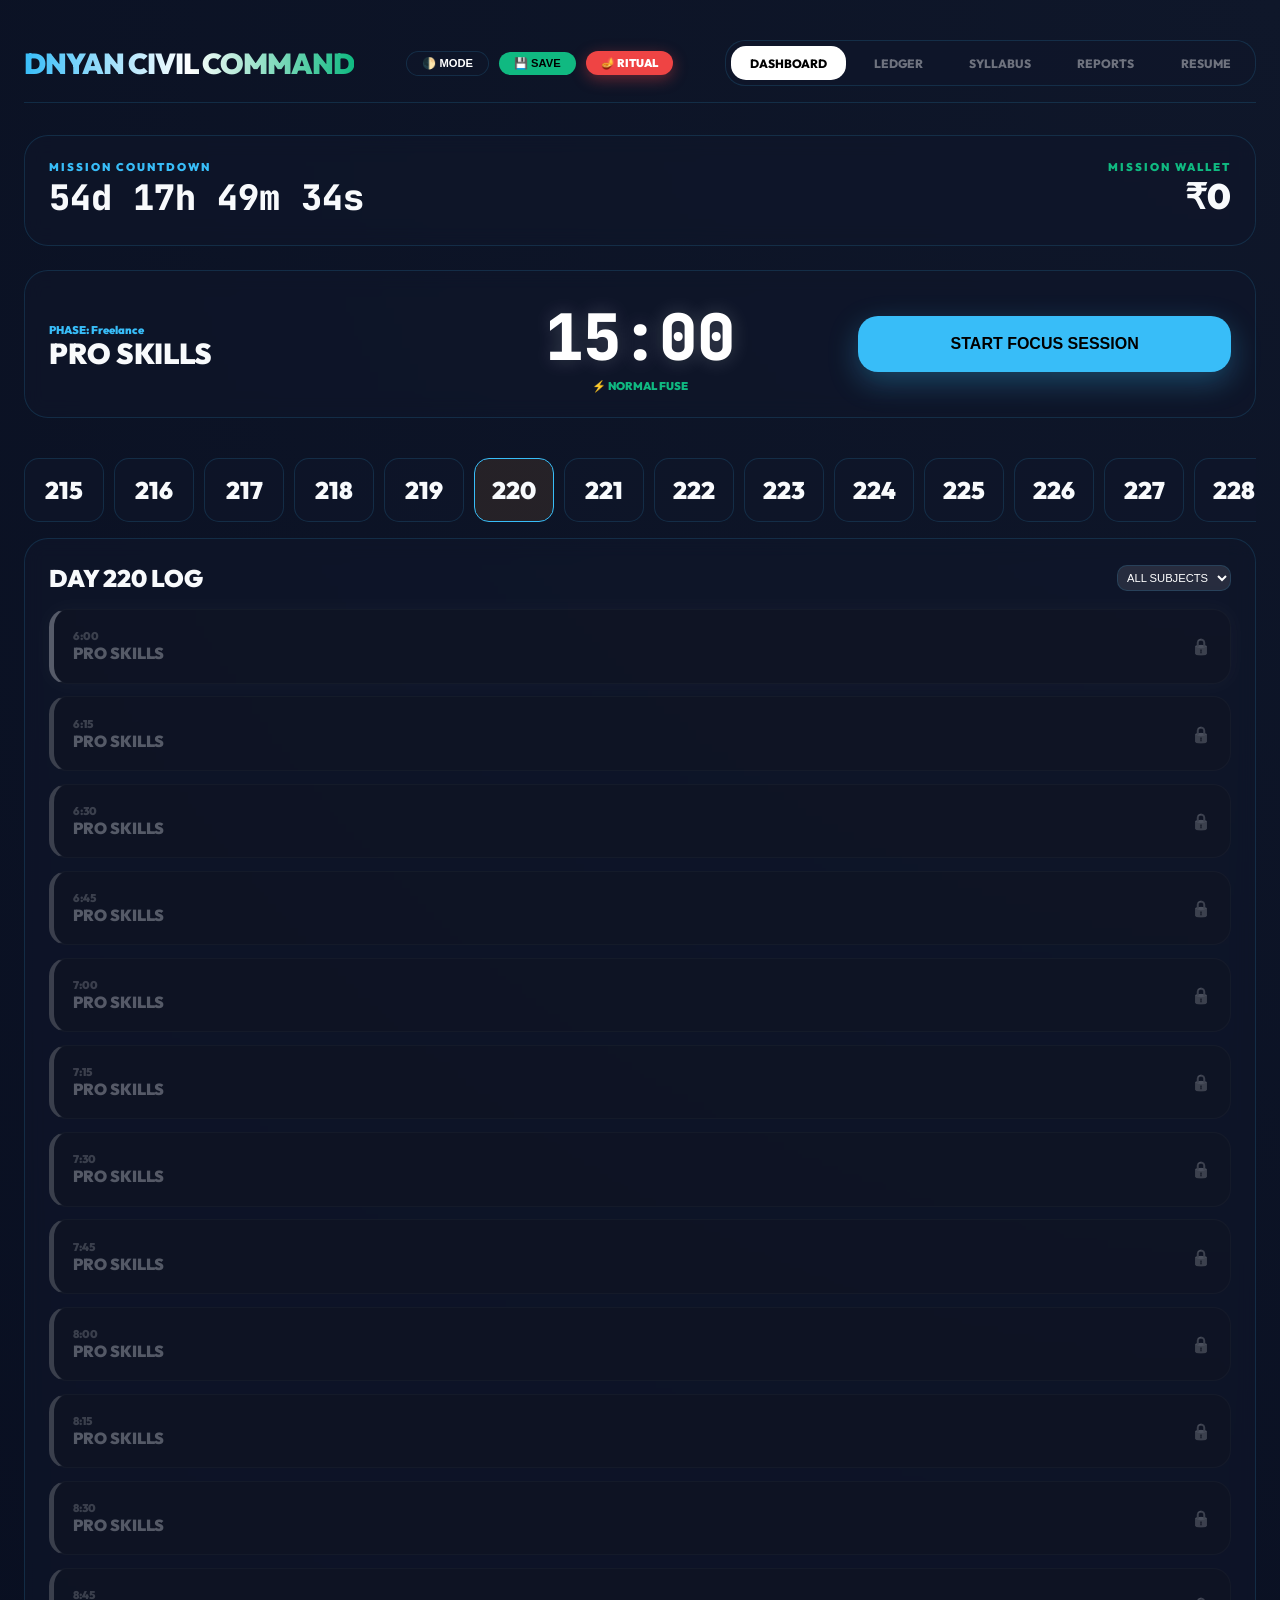
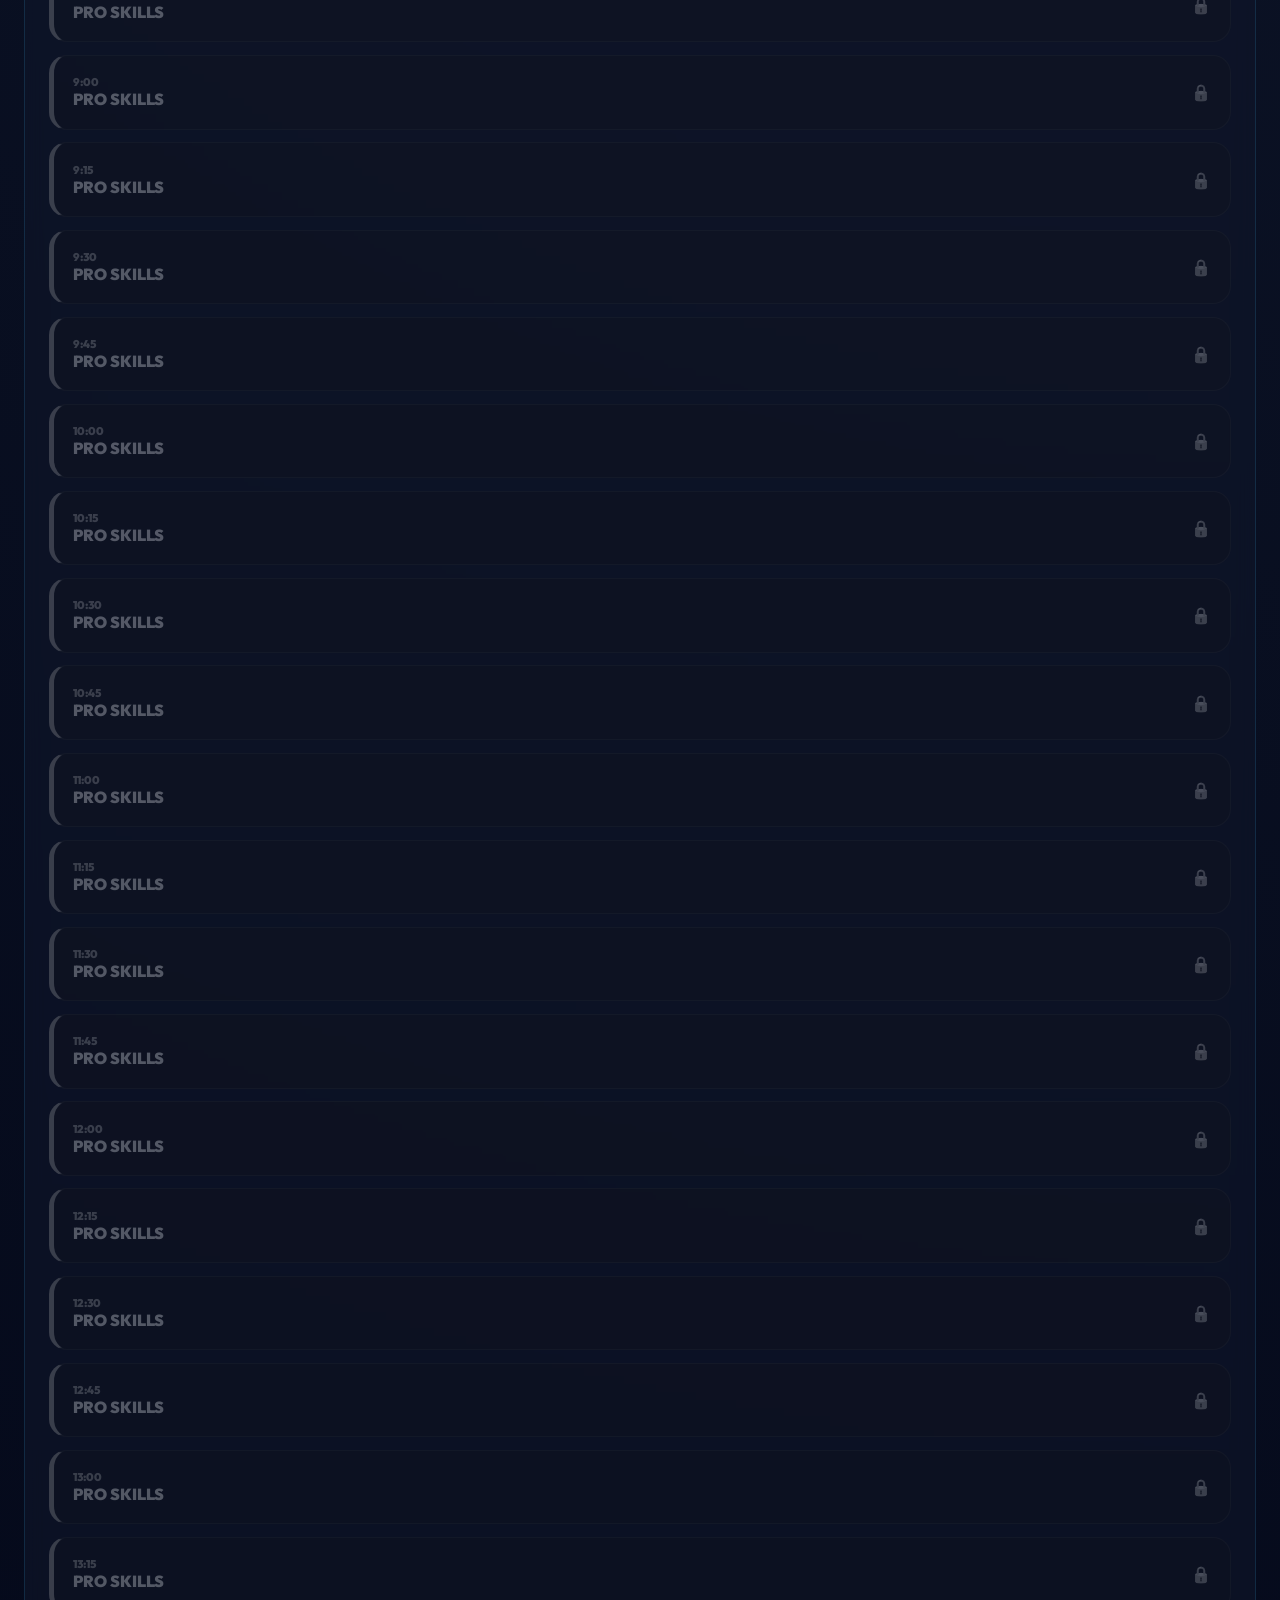
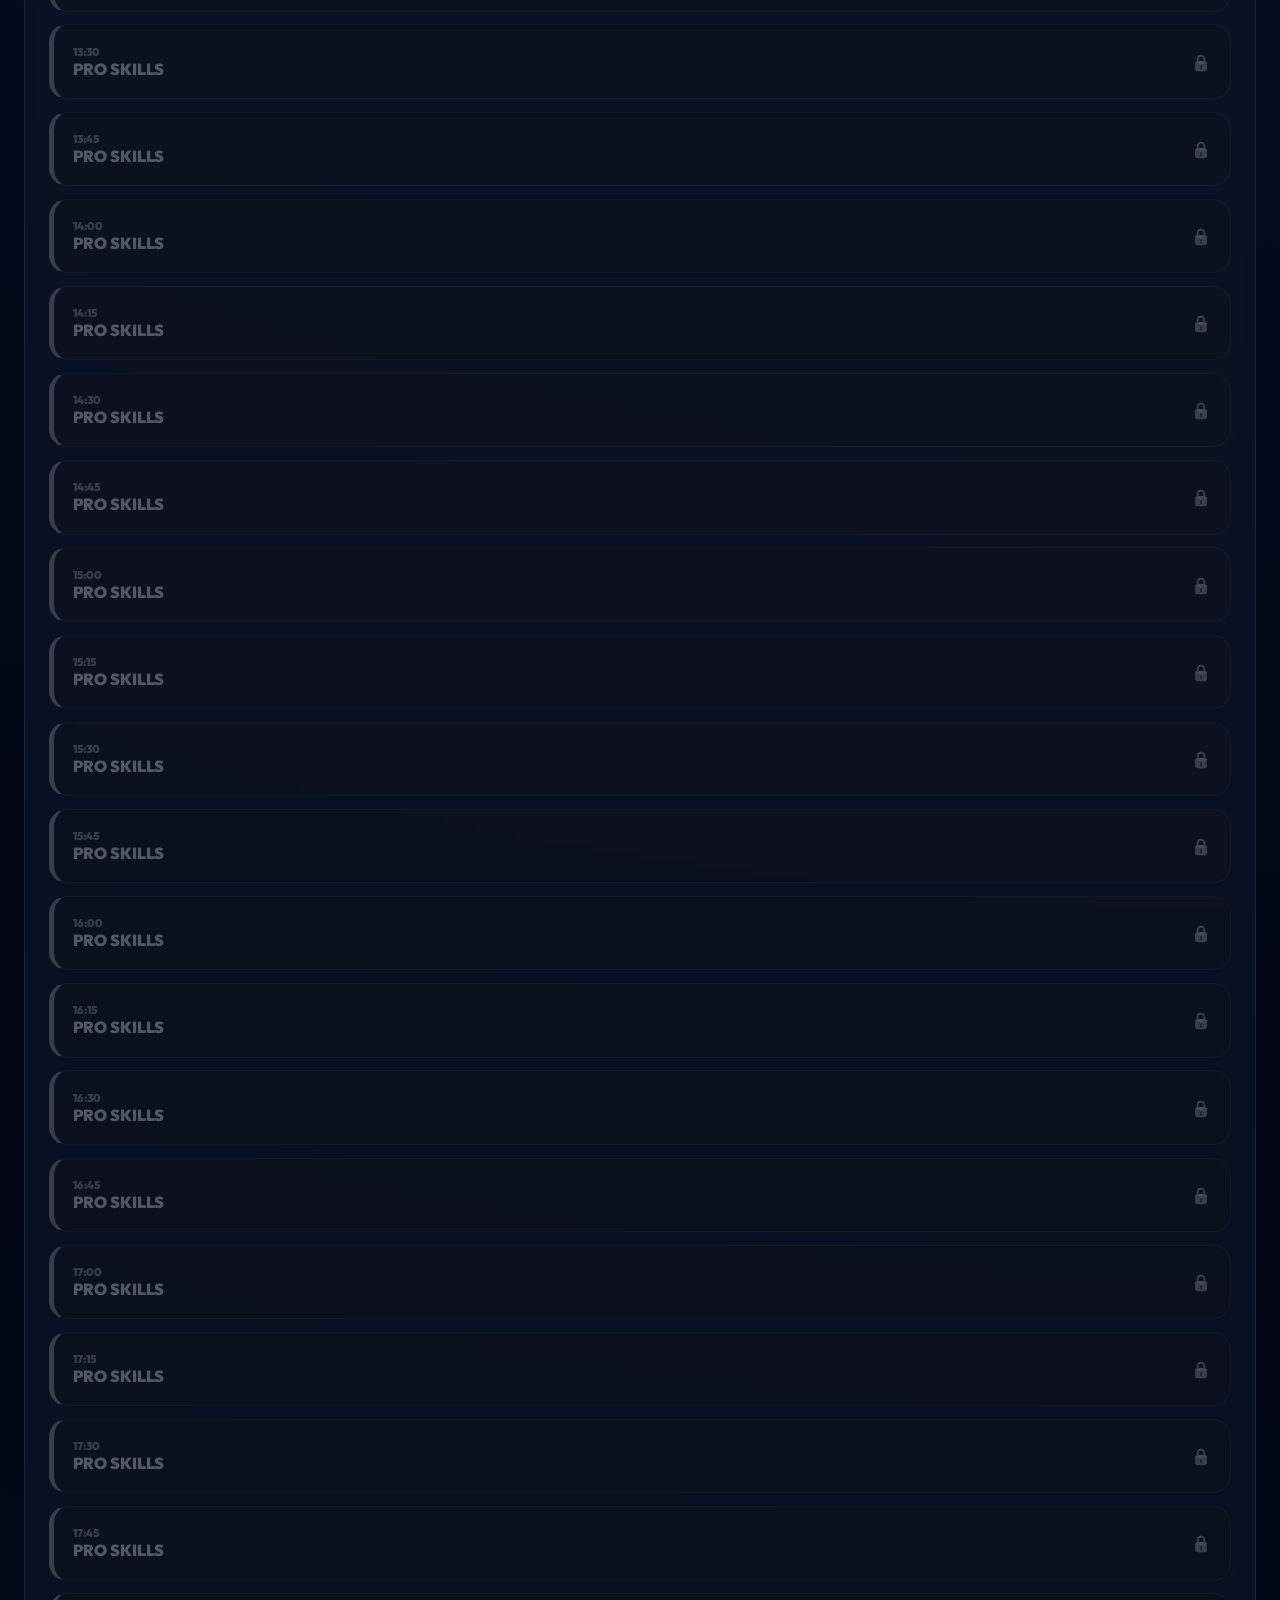
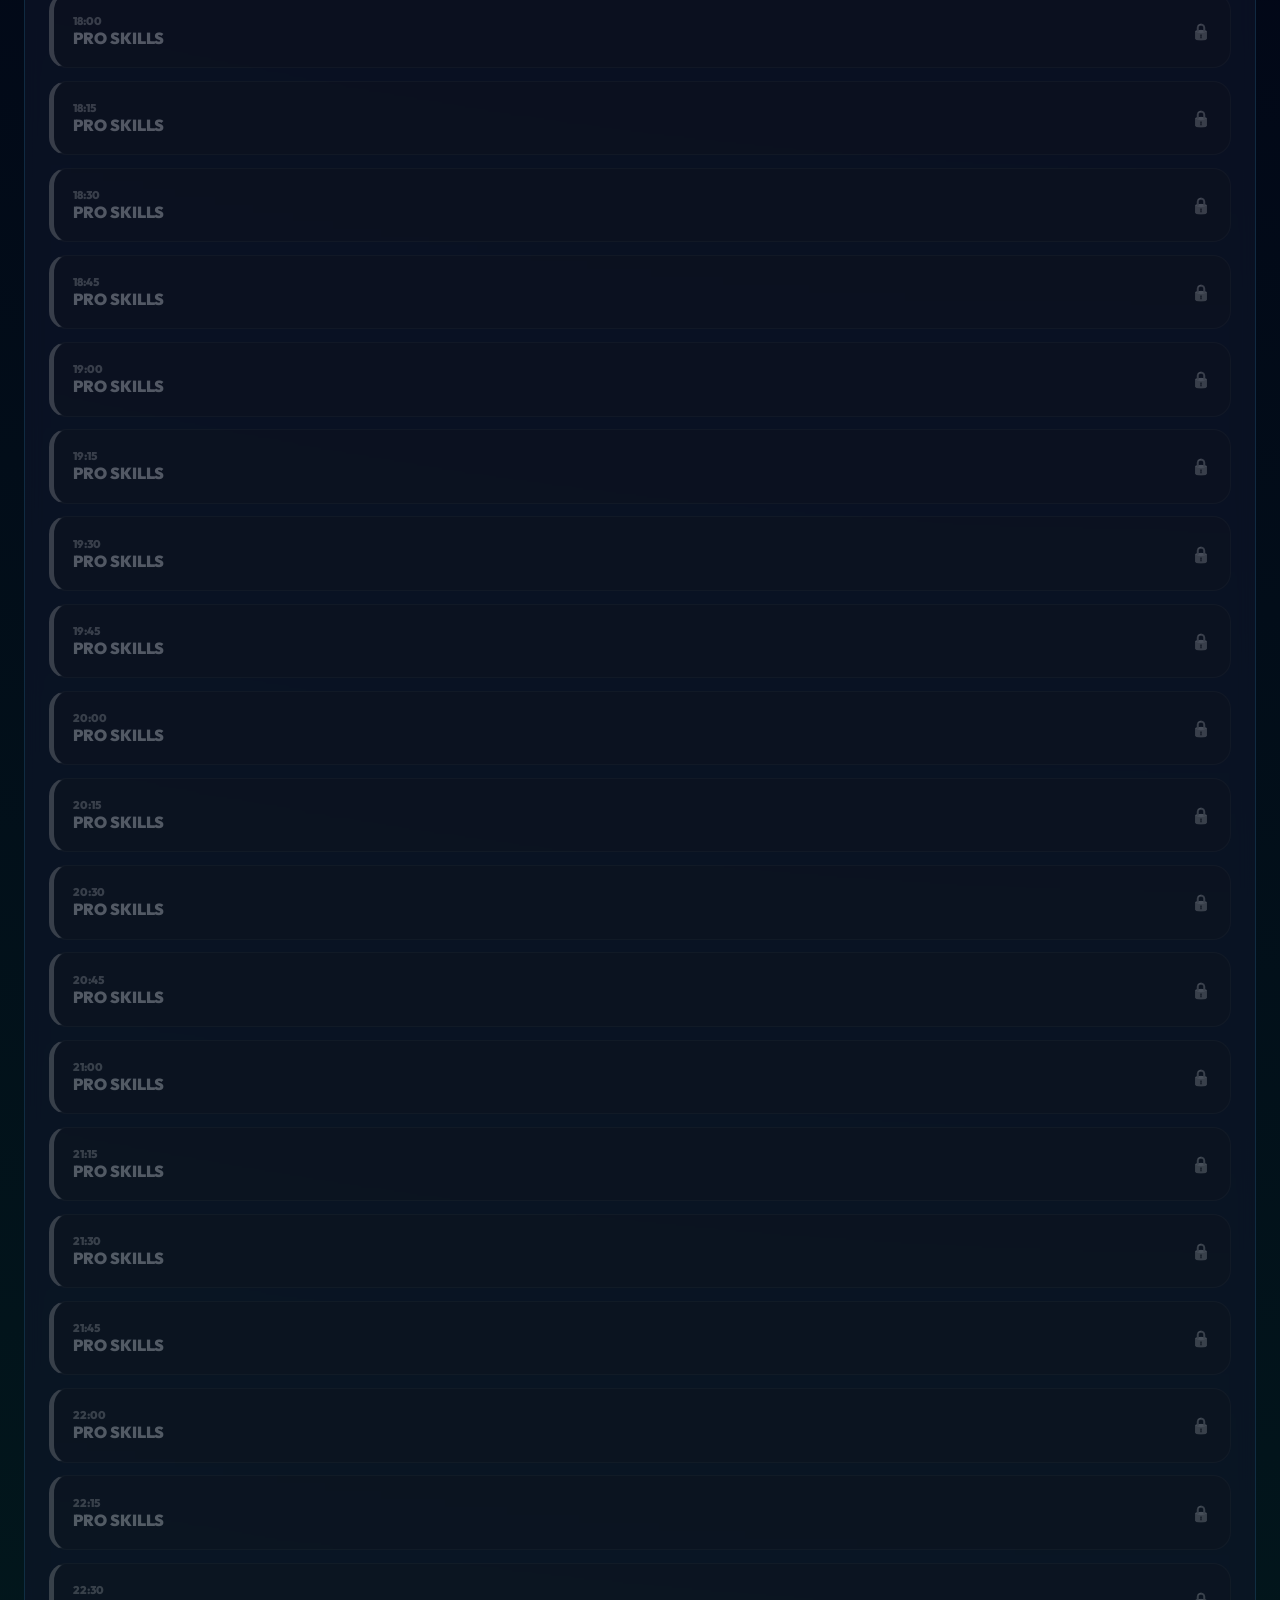
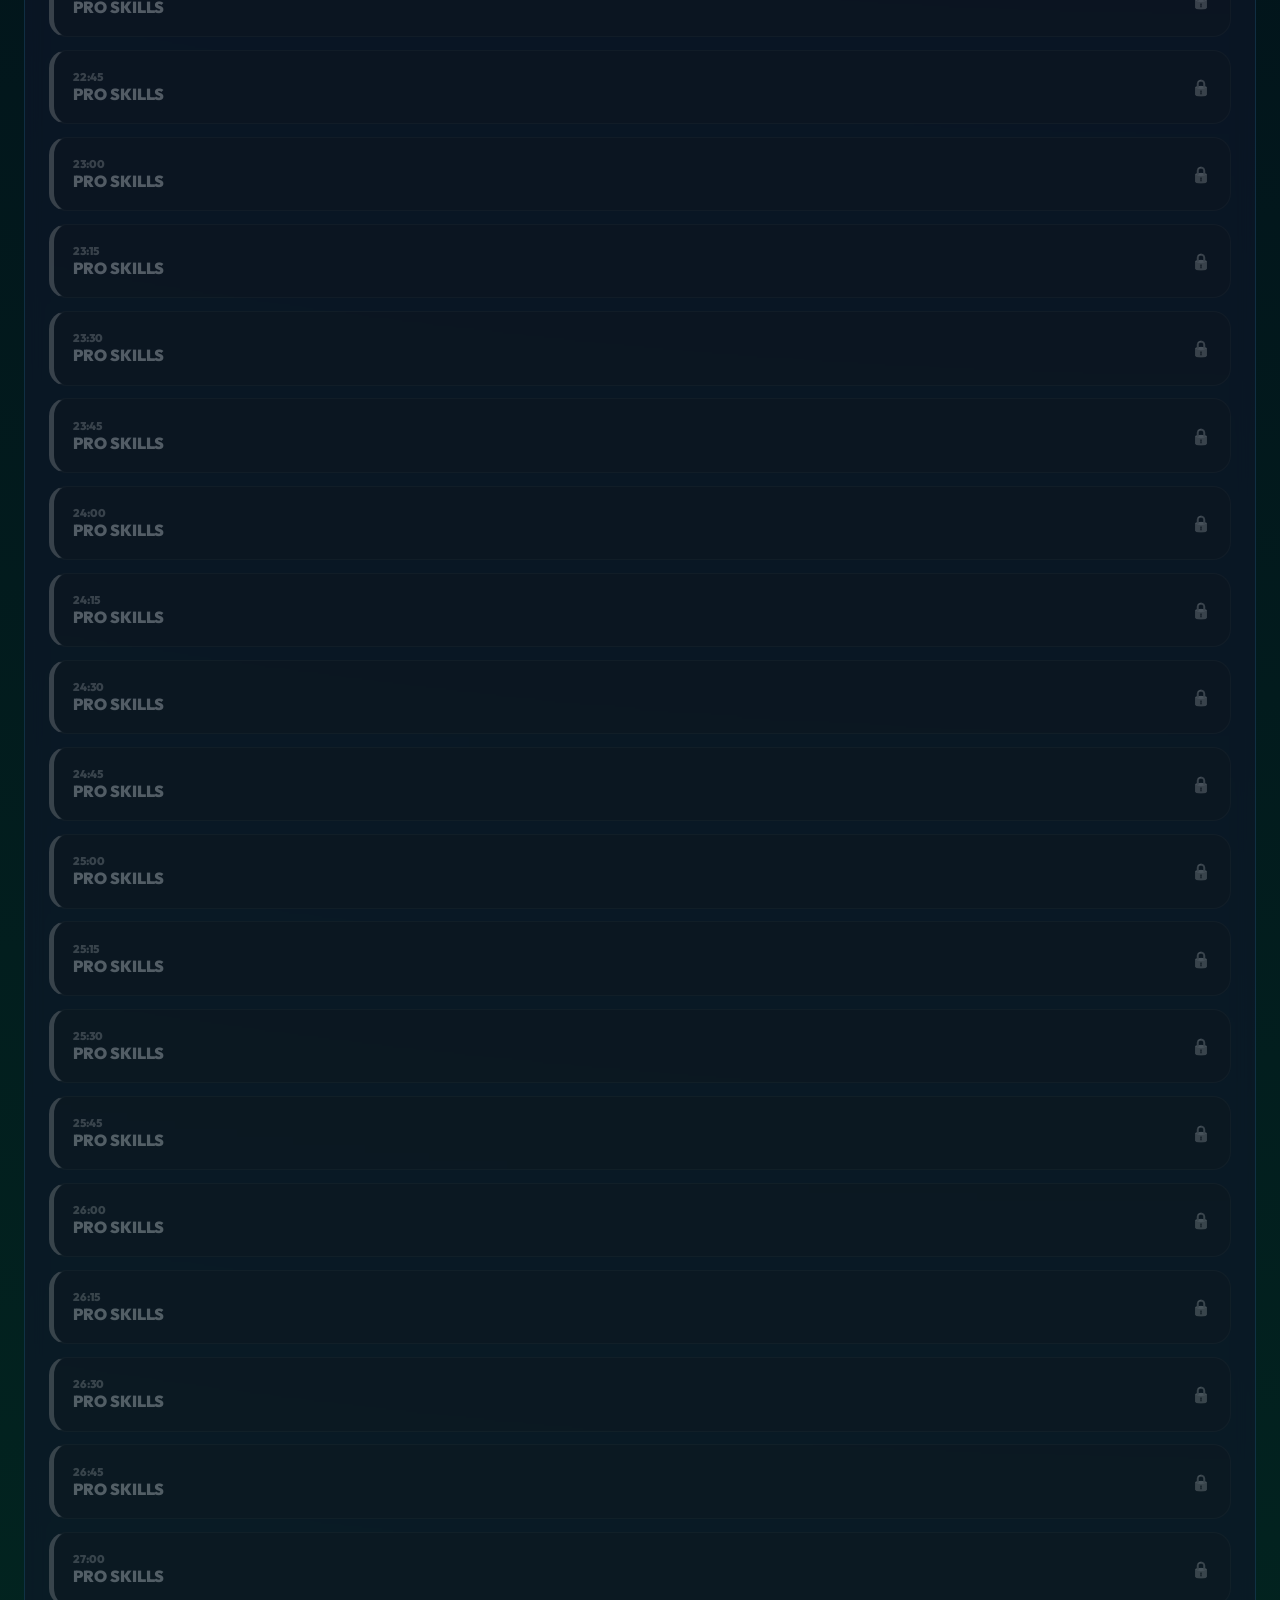
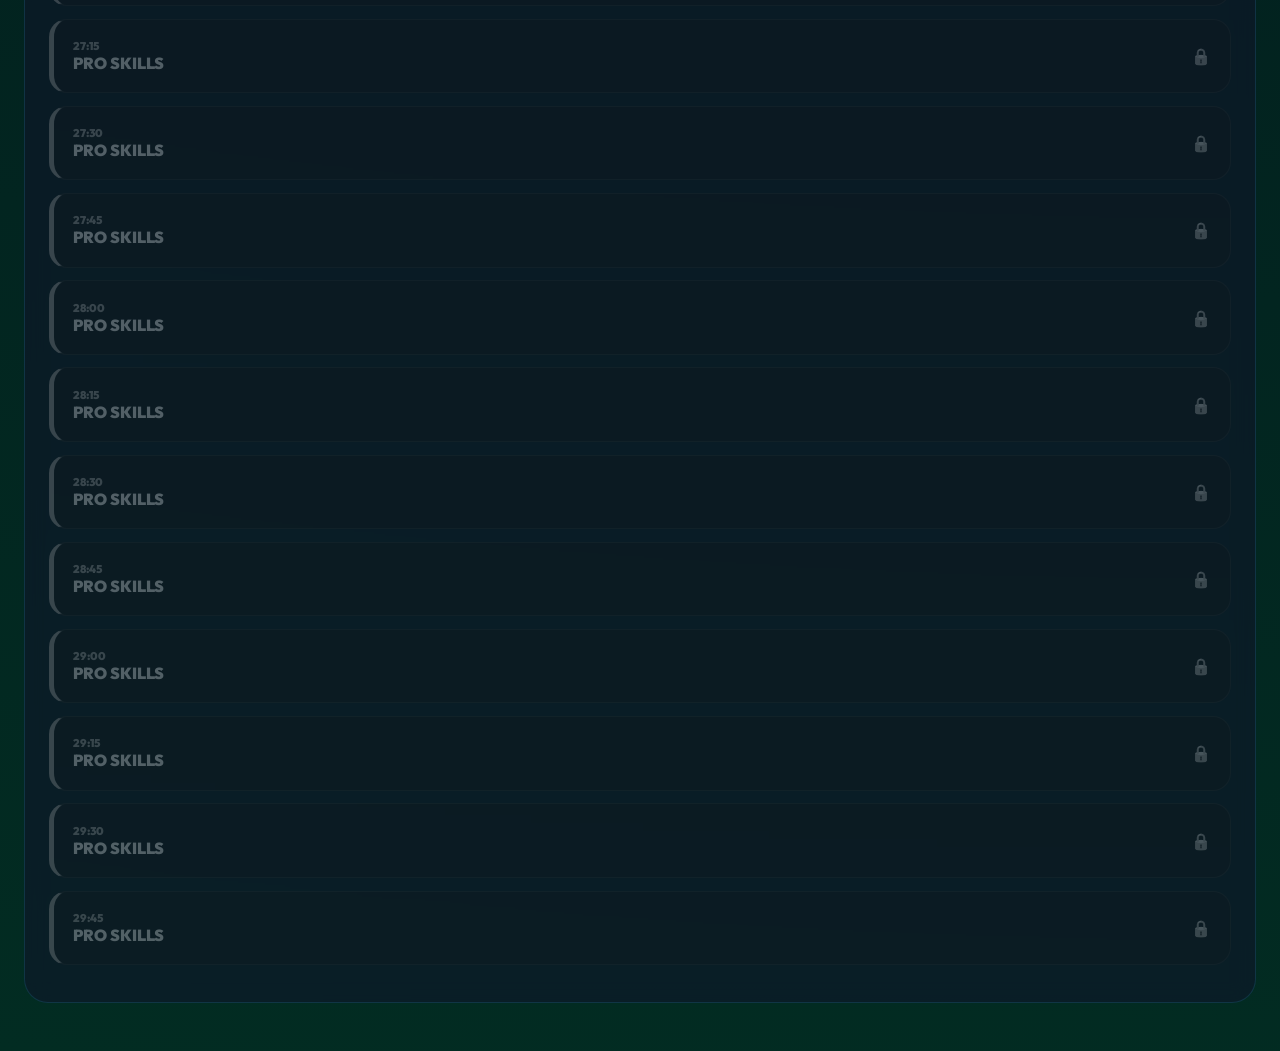
==== commit 2ba9b759: "Add files via upload" ====
--- a/index.html
+++ b/index.html
@@ -3,220 +3,96 @@
 <head>
     <meta charset="UTF-8">
     <meta name="viewport" content="width=device-width, initial-scale=1.0">
-    <title>CIVIL GOD MODE | Dnyan's Atomic Command App</title>
+    <title>CIVIL GOD MODE | Dnyan's Command Center</title>
     <link rel="manifest" href="manifest.json">
     <meta name="apple-mobile-web-app-capable" content="yes">
     <meta name="apple-mobile-web-app-status-bar-style" content="black-translucent">
-    <meta name="apple-mobile-web-app-title" content="Civil God Mode">
     <meta name="theme-color" content="#FF9933">
-    <meta name="mobile-web-app-capable" content="yes">
-    <link rel="apple-touch-icon" href="civil_god_mode_app_icon_1777348617757.png">
-    <script>
-        if ('serviceWorker' in navigator) {
-            window.addEventListener('load', () => {
-                navigator.serviceWorker.register('sw.js')
-                    .then(reg => console.log('Service Worker registered!'))
-                    .catch(err => console.log('Service Worker failed!', err));
-            });
-        }
-    </script>
     <style>
         @import url('https://fonts.googleapis.com/css2?family=Outfit:wght@300;400;600;900&family=JetBrains+Mono:wght@400;700&display=swap');
 
         :root {
-            --primary: #FF9933; /* Saffron */
-            --primary-rgb: 255, 153, 51;
-            --accent: #138808; /* Indian Green */
-            --accent-rgb: 19, 136, 8;
-            --danger: #ef4444;
-            --warning: #f59e0b;
-            --info: #000080; /* Navy Blue */
-            --success: #138808;
-            --bg: #0a0a0a;
-            --panel: rgba(255, 255, 255, 0.05);
-            --glass: rgba(255, 255, 255, 0.1);
-            --glass-border: rgba(255, 255, 255, 0.2);
-            --saffron: #FF9933;
-            --white: #FFFFFF;
-            --green: #138808;
-            --navy: #000080;
-        }
-
-        @keyframes mesh-gradient {
-            0% { background-position: 0% 50%; }
-            50% { background-position: 100% 50%; }
-            100% { background-position: 0% 50%; }
+            /* Backgrounds - The Dark Slate System */
+            --bg-main: #020617;
+            --bg-secondary: #0f172a;
+            
+            /* Glassmorphism Params */
+            --glass-bg: rgba(15, 23, 42, 0.6);
+            --glass-border: rgba(56, 189, 248, 0.15);
+            
+            /* The Eco-Cyber System Colors */
+            --accent-blueprint: #38bdf8; /* Cyan for Tech/Lines */
+            --accent-eco: #10b981;       /* Green for Success/Money */
+            --warning-site: #f59e0b;     /* Gold for Construction/Pending */
+            --danger-alert: #ef4444;     /* Red for Critical Errors */
+            
+            /* Functional Mapping */
+            --primary: var(--accent-blueprint);
+            --accent: var(--accent-eco);
+            --warning: var(--warning-site);
+            --danger: var(--danger-alert);
+            --success: var(--accent-eco);
+            --glass: var(--glass-bg);
+            
+            /* Text System */
+            --text-main: #f8fafc;
+            --text-muted: #94a3b8;
+        }
+
+        body.light-mode {
+            --bg: #f4f4f5;
+            --glass: rgba(0, 0, 0, 0.03);
+            --glass-border: rgba(0, 0, 0, 0.1);
+            color: #18181b;
         }
 
         * { margin: 0; padding: 0; box-sizing: border-box; outline: none; }
         
         body {
-            background: linear-gradient(-45deg, #FF9933, #FFFFFF, #138808, #000080);
-            background-size: 400% 400%;
-            animation: mesh-gradient 15s ease infinite;
-            color: #fff;
-            font-family: 'Outfit', sans-serif;
+            margin: 0;
+            font-family: 'Outfit', 'Inter', 'Segoe UI', sans-serif;
+            /* Trending Background Mixing: Eco-Cyber radial gradient */
+            background: radial-gradient(circle at top right, #0f172a, #020617, #022c22);
+            color: var(--text-main);
             min-height: 100vh;
             overflow-x: hidden;
-            scroll-behavior: smooth;
-        }
-
-        body::before {
-            content: '';
-            position: fixed;
-            top: 0; left: 0; right: 0; bottom: 0;
-            background: rgba(0, 0, 0, 0.7);
-            z-index: -1;
-        }
-
-        /* --- 💎 PREMIUM GLASS UI --- */
-        .app-container {
-            max-width: 1300px;
-            margin: 0 auto;
-            padding: 1.5rem;
-        }
-
-        /* --- 🕒 MISSION COUNTDOWN BANNER --- */
-        .mission-countdown {
-            background: linear-gradient(90deg, #FF9933, #FFFFFF, #138808);
-            background-size: 200% auto;
-            animation: shine 3s linear infinite;
-            padding: 1.5rem;
-            border-radius: 20px;
-            margin-bottom: 1.5rem;
-            display: flex;
-            justify-content: space-between;
-            align-items: center;
-            box-shadow: 0 10px 40px rgba(255, 153, 51, 0.4);
-            color: #000;
-            font-weight: 900;
-        }
-        @keyframes shine {
-            to { background-position: 200% center; }
-        }
-        .mission-label { font-weight: 900; letter-spacing: 1px; font-size: 0.9rem; }
-        .mission-timer-big { font-family: 'JetBrains Mono'; font-weight: 900; font-size: 1.5rem; }
-        .live-clock-box { text-align: right; }
-        .live-time { font-weight: 900; font-size: 1.2rem; }
-        .live-date { font-size: 0.7rem; color: rgba(255,255,255,0.8); }
+            transition: 0.5s ease;
+        }
+
+        body.light-mode {
+            background: radial-gradient(circle at top right, #ffffff, #f4f4f5);
+        }
+
+        .app-container { max-width: 1400px; margin: 0 auto; padding: 1.5rem; }
 
         header {
-            display: flex;
-            justify-content: space-between;
-            align-items: center;
-            padding: 1rem 0;
-            margin-bottom: 2rem;
-            animation: fadeInDown 0.8s ease-out;
-        }
-
-        .logo {
-            font-size: 2.5rem;
-            font-weight: 900;
-            background: linear-gradient(90deg, #FF9933, #FFFFFF, #138808);
-            -webkit-background-clip: text;
-            background-clip: text;
-            -webkit-text-fill-color: transparent;
-            letter-spacing: -2px;
-            filter: drop-shadow(0 0 15px rgba(255, 153, 51, 0.5));
-            animation: colorShift 5s infinite alternate;
-        }
-
-        @keyframes colorShift {
-            0% { filter: hue-rotate(0deg) drop-shadow(0 0 15px rgba(255, 153, 51, 0.5)); }
-            100% { filter: hue-rotate(360deg) drop-shadow(0 0 15px rgba(19, 136, 8, 0.5)); }
-        }
-
-        nav {
-            display: flex;
-            gap: 1.5rem;
-        }
-
-        .nav-link {
-            text-decoration: none;
-            color: #86efac;
-            font-weight: 600;
-            transition: 0.3s;
-            cursor: pointer;
-            padding: 0.6rem 1.2rem;
-            border-radius: 14px;
-            font-size: 0.85rem;
-            letter-spacing: 0.5px;
-        }
-
-        .nav-link.active {
-            color: #fff;
-            background: linear-gradient(135deg, var(--primary), var(--success));
-            border: 1px solid var(--glass-border);
-            box-shadow: 0 4px 15px rgba(74, 222, 128, 0.2);
-        }
-
-        /* --- 🛰️ LIVE COMMAND CENTER --- */
-        .live-panel {
-            background: var(--glass);
-            backdrop-filter: blur(20px);
-            border: 2px solid transparent;
-            border-radius: 32px;
-            padding: 2rem;
-            margin-bottom: 2rem;
-            display: grid;
-            grid-template-columns: 1.5fr 2fr 1fr;
-            gap: 2rem;
-            align-items: center;
-            box-shadow: 0 0 40px rgba(255, 153, 51, 0.1);
-            position: relative;
-            overflow: hidden;
-        }
-
-        .live-panel::before {
-            content: '';
-            position: absolute;
-            top: -50%; left: -50%;
-            width: 200%; height: 200%;
-            background: conic-gradient(from 0deg, #FF9933, #FFFFFF, #138808, #FF9933);
-            animation: rotate 4s linear infinite;
-            z-index: -1;
-        }
-
-        @keyframes rotate {
-            100% { transform: rotate(360deg); }
-        }
-
-        .timer-box { 
-            text-align: center;
-            position: relative;
-        }
-        .timer-val { 
-            font-size: 4rem; 
-            font-weight: 900; 
-            color: var(--primary); 
-            font-family: 'JetBrains Mono'; 
-            text-shadow: 0 0 20px rgba(74, 222, 128, 0.5);
-        }
-        .fuse-label {
-            font-size: 0.8rem;
-            font-weight: 900;
-            background: var(--warning);
-            color: #000;
-            padding: 2px 10px;
-            border-radius: 20px;
-            margin-top: 5px;
-            display: inline-block;
+            display: flex; justify-content: space-between; align-items: center;
+            padding: 1rem 0; margin-bottom: 2rem; border-bottom: 1px solid var(--glass-border);
+        }
+
+        .logo { font-size: 1.8rem; font-weight: 900; letter-spacing: -1px; background: linear-gradient(90deg, var(--primary), #fff, var(--accent)); -webkit-background-clip: text; background-clip: text; -webkit-text-fill-color: transparent; }
+
+        nav { display: flex; gap: 0.5rem; background: var(--glass); padding: 5px; border-radius: 20px; border: 1px solid var(--glass-border); }
+        .nav-link { padding: 0.6rem 1.2rem; border-radius: 15px; font-size: 0.75rem; font-weight: 800; cursor: pointer; color: rgba(255,255,255,0.4); transition: 0.3s; }
+        .nav-link.active { background: #fff; color: #000; }
+        body.light-mode .nav-link.active { background: #000; color: #fff; }
+
+        /* Dashboard Components with Glass Effect */
+        .glass-panel { 
+            background: var(--glass-bg); 
+            backdrop-filter: blur(10px); 
+            border: 1px solid var(--glass-border); 
+            border-radius: 24px; 
+            padding: 1.5rem; 
+            margin-bottom: 1.5rem; 
         }
         
-        .action-box {
-            text-align: left;
-            border-left: 1px solid var(--glass-border);
-            border-right: 1px solid var(--glass-border);
-            padding: 0 2.5rem;
-        }
-        .current-task { font-size: 1.8rem; font-weight: 900; color: #fff; line-height: 1.2; margin-bottom: 0.5rem; }
-        .next-task { font-size: 1rem; color: #94a3b8; font-weight: 400; }
-        .task-micro { font-size: 0.8rem; color: var(--accent); text-transform: uppercase; letter-spacing: 1px; margin-bottom: 5px; display: block; }
-
-        .progress-box { text-align: center; }
+        .live-panel { display: grid; grid-template-columns: 1fr 1fr 1fr; gap: 2rem; align-items: center; }
+        .timer-val { font-family: 'JetBrains Mono'; font-size: 4rem; font-weight: 900; color: #fff; text-shadow: 0 0 20px rgba(255,255,255,0.2); }
+        .timer-val.active { color: var(--primary); }
+
         .btn-done {
-            background: linear-gradient(135deg, #FF9933, #FFFFFF, #138808);
-            background-size: 200% auto;
+            background: var(--primary);
             color: #000;
             border: none;
             padding: 1.2rem;
@@ -226,1272 +102,388 @@
             transition: 0.4s cubic-bezier(0.175, 0.885, 0.32, 1.275);
             text-transform: uppercase;
             width: 100%;
-            font-size: 1.1rem;
-            box-shadow: 0 10px 30px rgba(255, 153, 51, 0.5);
-            animation: pulse-tiranga 2s infinite;
-        }
-        @keyframes pulse-tiranga {
-            0% { transform: scale(1); box-shadow: 0 0 0 0 rgba(255, 153, 51, 0.7); }
-            50% { transform: scale(1.05); box-shadow: 0 0 20px 10px rgba(19, 136, 8, 0.3); }
-            100% { transform: scale(1); box-shadow: 0 0 0 0 rgba(255, 153, 51, 0); }
-        }
-        .btn-done:hover { transform: scale(1.1) translateY(-5px); background-position: right center; }
-        .btn-done:active { transform: scale(0.95); }
-
-        .stat-card .label { font-size: 0.8rem; color: #94a3b8; text-transform: uppercase; font-weight: 600; margin-bottom: 8px; }
-        .stat-card .val { font-size: 2.2rem; font-weight: 900; color: #fff; }
-
-        /* --- 📈 PROGRESS CHART --- */
-        .chart-container {
-            display: flex;
-            justify-content: center;
-            align-items: center;
-            margin-bottom: 2rem;
-            background: var(--glass);
-            border-radius: 32px;
-            padding: 2rem;
-            border: 1px solid var(--glass-border);
-        }
-        .progress-ring {
-            width: 200px;
-            height: 200px;
-        }
-        .progress-ring__circle {
-            transition: stroke-dashoffset 0.35s;
-            transform: rotate(-90deg);
-            transform-origin: 50% 50%;
-            stroke: url(#grad1);
-            stroke-width: 12;
-            fill: transparent;
-            stroke-linecap: round;
-        }
-        .progress-text {
-            position: absolute;
-            font-size: 2.5rem;
-            font-weight: 900;
-            color: #fff;
-            text-shadow: 0 0 10px rgba(74, 222, 128, 0.5);
-        }
-
-        /* --- 🌿 ECO MICRO-ANIMATIONS --- */
-        @keyframes leaf-glow {
-            0% { filter: drop-shadow(0 0 5px rgba(74, 222, 128, 0.3)); }
-            50% { filter: drop-shadow(0 0 15px rgba(74, 222, 128, 0.6)); }
-            100% { filter: drop-shadow(0 0 5px rgba(74, 222, 128, 0.3)); }
-        }
-
-        .eco-glow { animation: leaf-glow 3s infinite ease-in-out; }
-
-        .atomic-card:hover {
-            background: rgba(16, 185, 129, 0.08);
-            transform: translateX(10px) scale(1.01);
-            border-color: var(--primary);
-            box-shadow: 0 10px 30px rgba(0, 0, 0, 0.3);
-        }
-
-        /* --- 📅 CALENDAR ENGINE --- */
-        .mission-timeline {
-            margin-top: 3rem;
-        }
-        .day-grid {
-            display: flex;
-            overflow-x: auto;
-            gap: 12px;
-            padding: 1.5rem 0;
-            scrollbar-width: thin;
-            -webkit-overflow-scrolling: touch;
-        }
-        .day-grid::-webkit-scrollbar { height: 8px; }
-        .day-grid::-webkit-scrollbar-thumb { background: var(--primary); border-radius: 10px; }
-
-        .day-card {
-            min-width: 100px;
-            background: var(--panel);
-            border: 1px solid var(--glass-border);
-            border-radius: 20px;
-            padding: 1.2rem;
-            text-align: center;
-            cursor: pointer;
-            transition: 0.3s;
-            position: relative;
-        }
-        .day-card.active { border-color: var(--primary); background: rgba(99, 102, 241, 0.15); box-shadow: 0 0 20px rgba(99, 102, 241, 0.2); }
-        .day-card.today { border: 2px solid var(--accent); }
-        .day-card .d-num { font-size: 1.8rem; font-weight: 900; }
-        .day-card .d-label { font-size: 0.7rem; color: #94a3b8; }
-        .day-card .d-progress { 
-            position: absolute; bottom: 0; left: 0; height: 4px; 
-            background: var(--accent); border-radius: 0 0 20px 20px; 
-            transition: 0.3s;
-        }
-
-        /* --- 🕒 SCHEDULE LIST --- */
-        .schedule-section {
-            background: var(--glass);
-            backdrop-filter: blur(20px);
-            border: 1px solid var(--glass-border);
-            border-radius: 32px;
-            padding: 2.5rem;
-            margin-top: 2rem;
-        }
-
-        .schedule-header {
-            display: flex;
-            justify-content: space-between;
-            align-items: center;
-            margin-bottom: 2rem;
-        }
-        .schedule-header h2 { font-size: 2rem; font-weight: 900; }
-
-        .time-block {
-            background: var(--panel);
-            padding: 1.5rem;
-            border-radius: 24px;
-            margin-bottom: 1.5rem;
-            border: 1px solid var(--glass-border);
-            display: flex;
-            align-items: center;
-            gap: 1.5rem;
-            transition: 0.5s cubic-bezier(0.4, 0, 0.2, 1);
-            position: relative;
-            overflow: hidden;
-        }
-        .time-block.completed { border-color: var(--accent); background: rgba(16, 185, 129, 0.05); }
-        .time-block.current { border-color: var(--primary); box-shadow: 0 0 30px rgba(99, 102, 241, 0.3); transform: scale(1.02); }
-        .time-block.locked {
-            opacity: 0.3;
-            cursor: not-allowed;
-            pointer-events: none;
-            border: 1px dashed rgba(255,255,255,0.1);
-            background: rgba(0,0,0,0.2) !important;
-            filter: grayscale(1) blur(1px);
-        }
-        .time-block.locked::after {
-            content: '🔒';
-            position: absolute;
-            right: 15px;
             font-size: 1rem;
-        }
-        
-        .vault-input {
-            width: 100%;
-            max-width: 250px;
-            padding: 10px;
-            background: var(--glass);
-            border: 1px solid var(--primary);
-            color: #fff;
-            border-radius: 12px;
-            font-size: 1rem;
-            margin-top: 10px;
-            outline: none;
-            cursor: pointer;
-        }
-        .vault-input:disabled { opacity: 0.5; cursor: not-allowed; }
-
-        .block-time { font-family: 'JetBrains Mono'; font-weight: 700; color: #94a3b8; font-size: 1.1rem; }
-        .block-desc strong { font-size: 1.2rem; display: block; margin-bottom: 4px; }
-        
-        .custom-checkbox {
-            width: 28px;
-            height: 28px;
-            cursor: pointer;
-            accent-color: var(--accent);
-        }
-
-        /* --- 🛡️ AI GATEKEEPER STYLES --- */
-        .ai-scanner {
-            display: none;
-            position: fixed;
-            top: 50%;
-            left: 50%;
-            transform: translate(-50%, -50%);
-            background: var(--panel);
-            border: 2px solid var(--primary);
-            padding: 2rem;
-            border-radius: 32px;
-            z-index: 1000;
-            text-align: center;
-            box-shadow: 0 0 50px rgba(99, 102, 241, 0.5);
-            animation: fadeIn 0.3s ease;
-        }
-        .scanner-beam {
-            width: 100%;
-            height: 4px;
-            background: var(--primary);
-            position: relative;
-            margin: 20px 0;
-            box-shadow: 0 0 15px var(--primary);
-            animation: scan 1.5s infinite ease-in-out;
-        }
-        @keyframes scan {
-            0% { top: 0; }
-            50% { top: 100px; }
-            100% { top: 0; }
-        }
-
-        /* --- 💰 LEDGER TAB --- */
-        .tab-content { display: none; animation: fadeIn 0.5s ease; }
-        .tab-content.active { display: block; }
-
-        .ledger-table {
-            width: 100%;
-            border-collapse: collapse;
-            margin-top: 1rem;
-        }
-        .ledger-table th, .ledger-table td {
-            padding: 1.2rem;
-            text-align: left;
-            border-bottom: 1px solid var(--glass-border);
-        }
-        .ledger-table th { color: #94a3b8; font-size: 0.8rem; text-transform: uppercase; }
-
-        /* Power Status Styles */
-        .power-card {
-            cursor: pointer;
-            transition: transform 0.3s ease;
-        }
-        .power-card:hover { transform: scale(1.05); }
-        .power-pulse {
-            width: 12px;
-            height: 12px;
-            border-radius: 50%;
-            background: #ff4757;
-            display: inline-block;
-            margin-right: 8px;
-            box-shadow: 0 0 10px #ff4757;
-            animation: pulse-red 1.5s infinite;
-        }
-        @keyframes pulse-red {
-            0% { transform: scale(0.95); box-shadow: 0 0 0 0 rgba(255, 71, 87, 0.7); }
-            70% { transform: scale(1); box-shadow: 0 0 0 10px rgba(255, 71, 87, 0); }
-            100% { transform: scale(0.95); box-shadow: 0 0 0 0 rgba(255, 71, 87, 0); }
-        }
-        .load-shedding-advice {
-            display: none;
-            background: rgba(255, 71, 87, 0.1);
-            border: 1px solid #ff4757;
-            color: #ff4757;
-            padding: 10px;
-            border-radius: 8px;
-            margin: 10px 0;
-            font-size: 0.9rem;
-            font-weight: 700;
-            text-align: center;
-        }
-        body.low-power {
-            background: #000;
-        }
-        .schedule-container {
-            display: none;
-            margin-top: 15px;
-            animation: fadeIn 0.5s ease;
-        }
-        .schedule-table {
-            width: 100%;
-            border-collapse: collapse;
-            font-size: 0.8rem;
-            background: rgba(255, 255, 255, 0.03);
-            border-radius: 10px;
-            overflow: hidden;
-        }
-        .schedule-table th, .schedule-table td {
-            padding: 8px;
-            border: 1px solid rgba(255, 255, 255, 0.1);
-            text-align: center;
-        }
-        .schedule-table th { background: rgba(255, 255, 255, 0.05); color: var(--accent); }
-        .schedule-btn {
-            font-size: 0.6rem;
-            background: rgba(255,255,255,0.1);
-            padding: 2px 6px;
-            border-radius: 4px;
-            margin-top: 5px;
-            display: inline-block;
-        }
-
-        /* --- 🛡️ AI GATEKEEPER PREMIUM STYLES --- */
-        .atomic-card {
-            background: rgba(255, 255, 255, 0.03);
-            border: 1px solid var(--glass-border);
-            border-left: 5px solid var(--primary);
-            border-radius: 20px;
-            padding: 1.5rem;
-            margin-bottom: 1rem;
-            transition: 0.4s cubic-bezier(0.4, 0, 0.2, 1);
-            position: relative;
-            overflow: hidden;
-        }
-        .atomic-card:hover {
+            box-shadow: 0 10px 30px rgba(56, 189, 248, 0.3);
+        }
+        .btn-done:hover:not(:disabled) { transform: scale(1.02) translateY(-3px); box-shadow: 0 15px 40px rgba(56, 189, 248, 0.5); }
+        .btn-done:disabled { opacity: 0.2; cursor: not-allowed; filter: grayscale(1); }
+
+        .day-grid { display: flex; overflow-x: auto; gap: 10px; padding: 1rem 0; scrollbar-width: none; }
+        .day-card { min-width: 80px; padding: 1rem; text-align: center; border-radius: 15px; background: var(--glass); border: 1px solid var(--glass-border); cursor: pointer; }
+        .day-card.active { border-color: var(--primary); background: rgba(255,153,51,0.1); }
+        .day-card .d-num { font-size: 1.5rem; font-weight: 900; }
+
+        .atomic-card { display: flex; justify-content: space-between; align-items: center; padding: 1.2rem; border-radius: 18px; background: var(--glass); border: 1px solid var(--glass-border); border-left: 5px solid var(--primary); margin-bottom: 0.8rem; transition: 0.3s ease; }
+        .atomic-card:hover:not(.locked) {
             background: rgba(255, 255, 255, 0.05);
             transform: translateX(10px);
             border-color: var(--primary);
-        }
-        .atomic-card.locked {
-            opacity: 0.3;
-            filter: blur(4px) grayscale(1);
-            pointer-events: none;
-        }
-        .atomic-card.completed {
-            border-left-color: var(--accent);
-            background: rgba(16, 185, 129, 0.05);
-        }
-
-        .pow-btn {
-            background: linear-gradient(135deg, var(--primary), #a855f7);
-            color: white;
-            border: none;
-            padding: 10px 20px;
-            border-radius: 12px;
-            font-weight: 900;
-            cursor: pointer;
-            margin-top: 15px;
-            font-size: 0.8rem;
-            text-transform: uppercase;
-            letter-spacing: 1px;
-            box-shadow: 0 5px 15px rgba(99, 102, 241, 0.3);
-            transition: 0.3s;
-        }
-        .pow-btn:hover {
-            transform: scale(1.05);
-            box-shadow: 0 8px 20px rgba(99, 102, 241, 0.5);
-        }
-
-        .ai-scanner {
-            display: none;
-            position: fixed;
-            top: 50%;
-            left: 50%;
-            transform: translate(-50%, -50%);
-            background: rgba(15, 23, 42, 0.95);
-            backdrop-filter: blur(30px);
-            border: 2px solid var(--primary);
-            padding: 3rem;
-            border-radius: 40px;
-            z-index: 2000;
-            text-align: center;
-            width: 90%;
-            max-width: 500px;
-            box-shadow: 0 0 100px rgba(99, 102, 241, 0.6);
-            border: 1px solid rgba(255,255,255,0.2);
-        }
-
-        .scanner-window {
-            width: 100%;
-            height: 250px;
-            background: rgba(0,0,0,0.5);
-            border-radius: 20px;
-            margin: 20px 0;
-            position: relative;
-            overflow: hidden;
-            border: 1px solid var(--primary);
-        }
-
-        .scanner-line {
-            width: 100%;
-            height: 3px;
-            background: var(--primary);
-            position: absolute;
-            top: 0;
-            left: 0;
-            box-shadow: 0 0 20px var(--primary), 0 0 40px var(--primary);
-            animation: scan-vertical 2s infinite linear;
-        }
-
-        @keyframes scan-vertical {
-            0% { top: 0; }
-            100% { top: 100%; }
-        }
-
-        .data-readout {
-            font-family: 'JetBrains Mono';
-            font-size: 0.7rem;
-            color: var(--primary);
-            text-align: left;
-            margin-top: 10px;
-            height: 60px;
-            overflow: hidden;
-        }
-
-        .score-badge {
-            background: var(--accent);
-            color: #000;
-            padding: 5px 15px;
-            border-radius: 20px;
-            font-weight: 900;
-            font-size: 0.8rem;
-            display: inline-block;
-            margin-top: 5px;
-            animation: popIn 0.5s cubic-bezier(0.175, 0.885, 0.32, 1.275);
-        }
-
-        @keyframes popIn {
-            0% { transform: scale(0); opacity: 0; }
-            100% { transform: scale(1); opacity: 1; }
-        }
-
-        .unlock-anim {
-            animation: unlockGlow 1s ease-out;
-        }
-
-        @keyframes unlockGlow {
-            0% { box-shadow: 0 0 0 0 rgba(16, 185, 129, 0.7); }
-            100% { box-shadow: 0 0 50px 20px rgba(16, 185, 129, 0); }
-        }
-
-        /* --- 🚀 ANIMATIONS --- */
-        @keyframes fadeIn { from { opacity: 0; } to { opacity: 1; } }
-        @keyframes fadeInDown { from { opacity: 0; transform: translateY(-30px); } to { opacity: 1; transform: translateY(0); } }
-        @keyframes pulse { 0% { box-shadow: 0 0 0 0 rgba(99, 102, 241, 0.4); } 70% { box-shadow: 0 0 0 20px rgba(99, 102, 241, 0); } 100% { box-shadow: 0 0 0 0 rgba(99, 102, 241, 0); } }
-
-        .pulse { animation: pulse 2s infinite; }
-
-        /* Mobile Fix */
+            box-shadow: -5px 0 20px rgba(56, 189, 248, 0.2);
+        }
+        .atomic-card.locked { opacity: 0.3; filter: grayscale(1); pointer-events: none; }
+        .atomic-card.current { border-left-color: #fff; box-shadow: 0 0 20px rgba(255,255,255,0.1); }
+        .atomic-card.completed { border-left-color: var(--success); background: rgba(19, 136, 8, 0.05); }
+
+        /* Syllabus Tree */
+        .syllabus-subject { margin-bottom: 1rem; }
+        .subject-header { padding: 1rem; background: var(--glass); border-radius: 15px; cursor: pointer; display: flex; justify-content: space-between; }
+        .subject-units { display: none; padding: 1rem; }
+        .syllabus-subject.open .subject-units { display: block; }
+        .unit-item { display: flex; align-items: center; gap: 10px; padding: 8px 0; border-bottom: 1px solid var(--glass-border); }
+
+        /* Tab Content */
+        .tab-content { display: none; }
+        .tab-content.active { display: block; animation: fadeIn 0.5s ease; }
+        @keyframes fadeIn { from { opacity: 0; transform: translateY(10px); } to { opacity: 1; transform: translateY(0); } }
+
         @media (max-width: 900px) {
-            .live-panel { grid-template-columns: 1fr; }
-            .stats-grid { grid-template-columns: 1fr 1fr; }
-            .time-block { grid-template-columns: 80px 1fr; }
-        }
-
-        @media print {
-            body * { visibility: hidden; }
-            #tab-resume, #tab-resume * { visibility: visible; }
-            #tab-resume { position: absolute; left: 0; top: 0; width: 100%; color: #000 !important; background: #fff !important; }
-            .resume-paper { box-shadow: none !important; border: none !important; padding: 0 !important; color: #000 !important; }
-            .btn-print { display: none !important; }
-        }
-
-        @keyframes popDown { from { transform: translate(-50%, -100%); opacity: 0; } to { transform: translate(-50%, 0); opacity: 1; } }
-        @keyframes popOut { from { transform: translate(-50%, 0); opacity: 1; } to { transform: translate(-50%, -100%); opacity: 0; } }
-        @keyframes slideIn { from { transform: translateX(100%); opacity: 0; } to { transform: translateX(0); opacity: 1; } }
-        @keyframes fadeOut { from { opacity: 1; } to { opacity: 0; } }
+            .live-panel { grid-template-columns: 1fr; text-align: center; }
+            .timer-val { font-size: 3rem; }
+        }
     </style>
 </head>
 <body>
 
     <div class="app-container">
-        <!-- 📈 PROGRESS CHART -->
-        <div class="chart-container">
-            <div style="position: relative; display: flex; justify-content: center; align-items: center;">
-                <svg class="progress-ring">
-                    <defs>
-                        <linearGradient id="grad1" x1="0%" y1="0%" x2="100%" y2="100%">
-                            <stop offset="0%" style="stop-color:#4ade80;stop-opacity:1" />
-                            <stop offset="100%" style="stop-color:#fbbf24;stop-opacity:1" />
-                        </linearGradient>
-                    </defs>
-                    <circle class="progress-ring__circle" id="progress-circle" stroke-dasharray="565.48" stroke-dashoffset="565.48" r="90" cx="100" cy="100"/>
-                </svg>
-                <div class="progress-text" id="chart-perc">0%</div>
-            </div>
-            <div style="margin-left: 2rem; text-align: left;">
-                <h2 style="font-size: 2rem; font-weight: 900;">GOAL: ₹10,00,000</h2>
-                <div style="display: flex; align-items: center; gap: 10px; margin-top: 5px;">
-                    <p style="color: #94a3b8; margin: 0;">Total Harvest: <span id="chart-money" style="color: var(--accent); font-weight: 900;">₹0</span></p>
-                    <input type="number" id="add-cash-input" placeholder="+ ₹" style="background: rgba(255,255,255,0.1); border: 1px solid var(--glass-border); color: #fff; padding: 2px 8px; border-radius: 6px; width: 80px; font-size: 0.7rem;">
-                    <button class="pow-btn" style="padding: 2px 10px; font-size: 0.6rem;" onclick="manualAddCash()">ADD</button>
-                </div>
-                <p style="color: #94a3b8; margin-top: 5px;">Days to Result: <span id="chart-days" style="color: var(--primary); font-weight: 900;">270</span></p>
-            </div>
-        </div>
-
         <header>
             <div class="logo">DNYAN CIVIL COMMAND</div>
             <div style="display: flex; gap: 10px; align-items: center;">
-                <button onclick="save()" style="background: var(--success); color: #000; border: none; padding: 6px 15px; border-radius: 20px; font-size: 0.7rem; font-weight: 900; cursor: pointer; display: flex; align-items: center; gap: 5px;">💾 SAVE MISSION</button>
-                <a href="https://www.youtube.com/results?search_query=ganpati+aarti+shankar+mahadevan" target="_blank" style="text-decoration: none; background: #ef4444; color: #fff; padding: 6px 15px; border-radius: 20px; font-size: 0.75rem; font-weight: 900; box-shadow: 0 4px 15px rgba(239, 68, 68, 0.4); animation: pulse 2s infinite;">🪔 START RITUAL</a>
-                <div id="connection-status" style="background: var(--accent); color: #000; padding: 4px 12px; border-radius: 20px; font-size: 0.7rem; font-weight: 900; letter-spacing: 1px;">🌐 ONLINE</div>
+                <button onclick="toggleMode()" style="background: var(--glass); border: 1px solid var(--glass-border); color: #fff; padding: 5px 15px; border-radius: 20px; font-size: 0.7rem; font-weight: 900; cursor: pointer;">🌓 MODE</button>
+                <button onclick="save()" style="background: var(--success); color: #000; border: none; padding: 5px 15px; border-radius: 20px; font-size: 0.7rem; font-weight: 900; cursor: pointer;">💾 SAVE</button>
+                <a href="https://www.youtube.com/results?search_query=ganpati+aarti+shankar+mahadevan" target="_blank" style="text-decoration: none; background: #ef4444; color: #fff; padding: 5px 15px; border-radius: 20px; font-size: 0.7rem; font-weight: 900; box-shadow: 0 4px 15px rgba(239, 68, 68, 0.4); animation: pulse 2s infinite;">🪔 RITUAL</a>
             </div>
             <nav>
                 <div class="nav-link active" id="nav-main" onclick="switchTab('main')">DASHBOARD</div>
                 <div class="nav-link" id="nav-ledger" onclick="switchTab('ledger')">LEDGER</div>
                 <div class="nav-link" id="nav-syllabus" onclick="switchTab('syllabus')">SYLLABUS</div>
-                <div class="nav-link" id="nav-library" onclick="switchTab('library')">LIBRARY 📚</div>
-                <div class="nav-link" id="nav-gallery" onclick="switchTab('gallery')">SITE PROOFS 🖼️</div>
-                <div class="nav-link" id="nav-resume" onclick="switchTab('resume')">RESUME 📄</div>
+                <div class="nav-link" id="nav-reports" onclick="switchTab('reports')">REPORTS</div>
+                <div class="nav-link" id="nav-resume" onclick="switchTab('resume')">RESUME</div>
             </nav>
         </header>
 
-        <!-- 📜 COMMANDER'S OATH -->
-        <div class="atomic-card eco-glow" style="margin-top: 1rem; margin-bottom: 1rem; border: 2px solid var(--primary); background: linear-gradient(135deg, rgba(16, 185, 129, 0.15), rgba(251, 191, 36, 0.05)); text-align: center; padding: 25px; border-radius: 30px;">
-            <div style="font-weight: 900; color: var(--accent); font-size: 1.1rem; letter-spacing: 3px; text-transform: uppercase;">🛡️ CIVIL COMMANDER'S OATH</div>
-            <div style="font-size: 0.9rem; color: #fff; font-style: italic; margin-top: 10px; font-weight: 600; line-height: 1.5;">"मी ज्ञानेश्वर, शपथ घेतो की १ मे २०२६ पासून रिझल्ट लागेपर्यंत मी कठोर मेहनत करेन, १५ विषय क्लिअर करेन आणि ₹१०,००,००० कमावूनच थांबेन!"</div>
+        <!-- 🏠 DASHBOARD -->
+        <div id="tab-main" class="tab-content active">
+            <div class="glass-panel" style="display: grid; grid-template-columns: 1fr 1fr; gap: 2rem;">
+                <div>
+                    <p style="font-size: 0.7rem; color: var(--primary); font-weight: 900; letter-spacing: 2px;">MISSION COUNTDOWN</p>
+                    <h2 id="mission-timer" style="font-family: 'JetBrains Mono'; font-size: 2.2rem; font-weight: 900;">00d 00h 00m 00s</h2>
+                </div>
+                <div style="text-align: right;">
+                    <p style="font-size: 0.7rem; color: var(--accent); font-weight: 900; letter-spacing: 2px;">MISSION WALLET</p>
+                    <h2 id="stat-money" style="font-size: 2.2rem; font-weight: 900;">₹0</h2>
+                </div>
+            </div>
+
+            <div class="glass-panel live-panel">
+                <div>
+                    <span id="task-micro" style="font-size: 0.7rem; color: var(--primary); font-weight: 900;">PHASE: PRE-WAR</span>
+                    <h1 id="current-action" style="font-size: 1.8rem; font-weight: 900; line-height: 1.1;">INITIALIZING...</h1>
+                </div>
+                <div style="text-align: center;">
+                    <div id="timer" class="timer-val">15:00</div>
+                    <p id="fuse-label" style="font-size: 0.7rem; color: var(--accent); font-weight: 900;">⚡ NORMAL FUSE</p>
+                </div>
+                <div>
+                    <button id="btn-timer" class="btn-done" onclick="startTimer()">START FOCUS SESSION</button>
+                </div>
+            </div>
+
+            <div class="day-grid" id="day-grid"></div>
+
+            <div class="glass-panel">
+                <div style="display: flex; justify-content: space-between; align-items: center; margin-bottom: 1rem;">
+                    <h2 id="schedule-title" style="font-weight: 900;">DAILY LOG</h2>
+                    <select id="filter-subject" onchange="renderSchedule(state.selectedDay)" style="background: rgba(255,255,255,0.1); border: 1px solid var(--glass-border); color: #fff; padding: 5px; border-radius: 10px; font-size: 0.7rem;">
+                        <option value="all">ALL SUBJECTS</option>
+                    </select>
+                </div>
+                <div id="schedule-list"></div>
+            </div>
         </div>
 
-        <!-- 🚀 MISSION COUNTDOWN & LIVE CLOCK -->
-        <div class="mission-countdown">
-            <div>
-                <div class="mission-label" id="mission-countdown-label">🚀 MISSION LAUNCH: 01 MAY 2026 @ 06:00 AM</div>
-                <div class="mission-timer-big" id="mission-timer">00d 00h 00m 00s</div>
-            </div>
-            <div class="live-clock-box">
-                <div class="live-time" id="live-time">00:00:00 AM</div>
-                <div class="live-date" id="live-date">-- -- 2026</div>
+        <!-- 💰 LEDGER -->
+        <div id="tab-ledger" class="tab-content">
+            <div class="glass-panel">
+                <h2 style="margin-bottom: 1rem;">FINANCIAL LEDGER</h2>
+                <div style="overflow-x: auto;">
+                    <table style="width: 100%; border-collapse: collapse; font-size: 0.85rem;">
+                        <thead style="background: var(--glass); text-align: left;">
+                            <tr>
+                                <th style="padding: 1rem;">TIMESTAMP</th>
+                                <th style="padding: 1rem;">DAY</th>
+                                <th style="padding: 1rem;">EARNED</th>
+                                <th style="padding: 1rem;">STATUS</th>
+                            </tr>
+                        </thead>
+                        <tbody id="ledger-body"></tbody>
+                    </table>
+                </div>
             </div>
         </div>
 
-        <!-- ⚡ GRID STATUS (POWER MANAGEMENT) -->
-        <div class="atomic-card" style="margin-top: 0; margin-bottom: 1.5rem; border-left: 5px solid var(--accent); background: linear-gradient(90deg, rgba(16, 185, 129, 0.05), transparent); display: flex; justify-content: space-between; align-items: center;">
-            <div>
-                <div id="grid-week-label" style="font-weight: 900; color: var(--accent); font-size: 0.8rem; letter-spacing: 1px;">⚡ GRID STATUS: WEEK 1 (ACTIVE)</div>
-                <div id="grid-advice-label" style="font-size: 0.7rem; color: #94a3b8; font-weight: 700;">CALCULATING ROTATION...</div>
-            </div>
-            <div id="power-indicator" style="background: var(--accent); color: #000; padding: 4px 10px; border-radius: 20px; font-size: 0.7rem; font-weight: 900; animation: pulse 2s infinite;">HIGH POWER READY</div>
+        <!-- 📚 SYLLABUS -->
+        <div id="tab-syllabus" class="tab-content">
+            <div class="glass-panel" id="syllabus-tree">
+                <h2>SYLLABUS TREE</h2>
+            </div>
         </div>
 
-        <!-- 🎯 MISSION MILESTONES (FEE DEADLINES + BE ADMISSION) -->
-        <div class="atomic-card" style="margin-top: 0; margin-bottom: 1.5rem; border-left: 5px solid #f59e0b; background: linear-gradient(90deg, rgba(245, 158, 11, 0.05), transparent);">
-            <div style="font-weight: 900; color: #f59e0b; margin-bottom: 12px; display: flex; align-items: center; gap: 10px;">
-                <span style="font-size: 1.2rem;">🎯</span> MISSION MILESTONES (₹10,00,000)
-            </div>
-            <div style="display: grid; grid-template-columns: repeat(auto-fit, minmax(220px, 1fr)); gap: 12px;">
-                <div style="background: rgba(255,255,255,0.03); padding: 15px; border-radius: 16px; border: 1px solid rgba(255,255,255,0.05);">
-                    <div style="color: #94a3b8; font-size: 0.65rem; text-transform: uppercase; font-weight: 900;">15 SEPT 2026 - FEES P1</div>
-                    <div style="font-weight: 900; color: #fff; font-size: 1.2rem;">₹3,00,000 READY</div>
-                    <div style="font-size: 0.7rem; color: #f59e0b;">College Fee Payment 1</div>
-                </div>
-                <div style="background: rgba(255,255,255,0.03); padding: 15px; border-radius: 16px; border: 1px solid rgba(255,255,255,0.05);">
-                    <div style="color: #94a3b8; font-size: 0.65rem; text-transform: uppercase; font-weight: 900;">30 JAN 2027 - FEES P2</div>
-                    <div style="font-weight: 900; color: #fff; font-size: 1.2rem;">₹3,00,000 READY</div>
-                    <div style="font-size: 0.7rem; color: var(--accent);">Result/Document Collection</div>
-                </div>
-                <div style="background: rgba(255,255,255,0.03); padding: 15px; border-radius: 16px; border: 1px solid rgba(255,255,255,0.05);">
-                    <div style="color: #94a3b8; font-size: 0.65rem; text-transform: uppercase; font-weight: 900;">PERSONAL + BE FUND</div>
-                    <div style="font-weight: 900; color: #fff; font-size: 1.2rem;">₹4,00,000 SAVED</div>
-                    <div style="font-size: 0.7rem; color: var(--danger);">Pocket Money + Admission</div>
+        <!-- 📊 REPORTS -->
+        <div id="tab-reports" class="tab-content">
+            <div class="glass-panel">
+                <h2>MISSION REPORTS</h2>
+                <div style="display: grid; grid-template-columns: 1fr 1fr; gap: 1rem; margin-top: 1rem;">
+                    <div id="report-daily" class="glass-panel" style="margin-bottom: 0;">DAILY LOG...</div>
+                    <div id="report-weekly" class="glass-panel" style="margin-bottom: 0;">WEEKLY LOG...</div>
                 </div>
             </div>
         </div>
 
-        <!-- 🏆 GRAND VICTORY TIMELINE (CRITICAL DATES) -->
-        <div class="atomic-card" style="margin-top: 0; margin-bottom: 1.5rem; border-left: 5px solid #8b5cf6; background: linear-gradient(90deg, rgba(139, 92, 246, 0.05), transparent);">
-            <div style="font-weight: 900; color: #8b5cf6; margin-bottom: 12px; display: flex; align-items: center; gap: 10px;">
-                <span style="font-size: 1.2rem;">🏁</span> GRAND VICTORY TIMELINE
-            </div>
-            <div style="display: flex; flex-direction: column; gap: 10px;">
-                <div style="display: flex; justify-content: space-between; border-bottom: 1px solid rgba(255,255,255,0.05); padding-bottom: 5px;">
-                    <span style="color: #fff; font-weight: 700; font-size: 0.8rem;">🚀 MISSION START</span>
-                    <span style="color: #8b5cf6; font-weight: 900; font-size: 0.8rem;">01 MAY 2026 (FRIDAY)</span>
-                </div>
-                <div style="display: flex; justify-content: space-between; border-bottom: 1px solid rgba(255,255,255,0.05); padding-bottom: 5px;">
-                    <span style="color: #fff; font-weight: 700; font-size: 0.8rem;">📝 EXAM FORM FILLING</span>
-                    <span style="color: var(--info); font-weight: 900; font-size: 0.8rem;">01-15 SEPT 2026 (TUE-TUE)</span>
-                </div>
-                <div style="display: flex; justify-content: space-between; border-bottom: 1px solid rgba(255,255,255,0.05); padding-bottom: 5px;">
-                    <span style="color: #fff; font-weight: 700; font-size: 0.8rem;">⚔️ WAR READY (SYLLABUS DONE)</span>
-                    <span style="color: var(--accent); font-weight: 900; font-size: 0.8rem;">20 NOV 2026 (FRIDAY)</span>
-                </div>
-                <div style="display: flex; justify-content: space-between; border-bottom: 1px solid rgba(255,255,255,0.05); padding-bottom: 5px;">
-                    <span style="color: #fff; font-weight: 700; font-size: 0.8rem;">🔥 MSBTE THEORY EXAMS</span>
-                    <span style="color: var(--danger); font-weight: 900; font-size: 0.8rem;">25 NOV - 15 DEC 2026</span>
-                </div>
-                <div style="display: flex; justify-content: space-between;">
-                    <span style="color: #fff; font-weight: 900; font-size: 0.9rem;">👑 GRAND VICTORY (RESULT)</span>
-                    <span style="color: #8b5cf6; font-weight: 900; font-size: 0.9rem;">30 JAN 2027 (SATURDAY)</span>
-                </div>
-            </div>
-        </div>
-
-        <!-- 💰 REVENUE STRATEGY (HOW TO EARN ₹10L) -->
-        <div class="atomic-card" style="margin-top: 0; margin-bottom: 1.5rem; border-left: 5px solid var(--accent); background: linear-gradient(90deg, rgba(16, 185, 129, 0.05), transparent);">
-            <div style="font-weight: 900; color: var(--accent); margin-bottom: 12px; display: flex; align-items: center; gap: 10px;">
-                <span style="font-size: 1.2rem;">🏗️</span> REVENUE STRATEGY: HOW TO REACH ₹10,00,000
-            </div>
-            <div style="display: grid; grid-template-columns: repeat(auto-fit, minmax(200px, 1fr)); gap: 10px;">
-                <div style="font-size: 0.7rem; color: #fff;">
-                    <div style="color: var(--accent); font-weight: 900;">1. 2D AutoCAD Plans</div>
-                    ₹1,500 - ₹3,000 / Plan (Target: 100 Plans)
-                </div>
-                <div style="font-size: 0.7rem; color: #fff;">
-                    <div style="color: var(--accent); font-weight: 900;">2. 3D Elevations</div>
-                    ₹5,000 - ₹10,000 / Project (Target: 30 Projects)
-                </div>
-                <div style="font-size: 0.7rem; color: #fff;">
-                    <div style="color: var(--accent); font-weight: 900;">3. Estimation & BOQ</div>
-                    ₹2,000 - ₹5,000 / Report (Target: 40 Reports)
-                </div>
-                <div style="font-size: 0.7rem; color: #fff;">
-                    <div style="color: var(--accent); font-weight: 900;">4. Site Supervision</div>
-                    ₹10,000 - ₹15,000 / Month (Local Builder Tie-up)
-                </div>
-            </div>
-        </div>
-
-        <!-- 🌿 MOTIVATION BANNER -->
-        <div class="atomic-card eco-glow" style="margin-top: 2rem; margin-bottom: 2rem; background: linear-gradient(rgba(16, 185, 129, 0.2), rgba(2, 44, 34, 0.9)); border: 1px solid var(--primary); text-align: center; padding: 40px; border-radius: 40px;">
-            <div style="font-size: 1.5rem; font-weight: 900; color: var(--accent); margin-bottom: 10px;">"The best way to predict the future is to build it."</div>
-            <div style="font-size: 0.8rem; color: #fff; opacity: 0.8;">- Civil Engineering Masterclass</div>
-        </div>
-
-        <!-- 🏛️ MSBTE OFFICIAL CALENDAR (WINTER 2026) -->
-        <div class="atomic-card" style="margin-top: 0; margin-bottom: 1.5rem; border-left: 5px solid var(--info); background: linear-gradient(90deg, rgba(14, 165, 233, 0.05), transparent);">
-            <div style="font-weight: 900; color: var(--info); margin-bottom: 12px; display: flex; align-items: center; gap: 10px;">
-                <span style="font-size: 1.2rem;">🏛️</span> MSBTE OFFICIAL CALENDAR (WINTER 2026)
-            </div>
-            <div style="display: grid; grid-template-columns: repeat(auto-fill, minmax(180px, 1fr)); gap: 10px;">
-                <div style="border: 1px solid rgba(14, 165, 233, 0.2); padding: 10px; border-radius: 12px; background: rgba(14, 165, 233, 0.03);">
-                    <div style="color: var(--info); font-size: 0.6rem; font-weight: 900;">EXAM FORM FILLING</div>
-                    <div style="color: #fff; font-size: 0.85rem; font-weight: 900;">01 - 15 SEPT 2026</div>
-                </div>
-                <div style="border: 1px solid rgba(14, 165, 233, 0.2); padding: 10px; border-radius: 12px; background: rgba(14, 165, 233, 0.03);">
-                    <div style="color: var(--info); font-size: 0.6rem; font-weight: 900;">PRACTICAL/ORAL EXAM</div>
-                    <div style="color: #fff; font-size: 0.85rem; font-weight: 900;">01 - 10 NOV 2026</div>
-                </div>
-                <div style="border: 1px solid rgba(14, 165, 233, 0.2); padding: 10px; border-radius: 12px; background: rgba(14, 165, 233, 0.03);">
-                    <div style="color: var(--info); font-size: 0.6rem; font-weight: 900;">DRAWING EXAM (BPD/DSR)</div>
-                    <div style="color: #fff; font-size: 0.85rem; font-weight: 900;">12 - 15 NOV 2026</div>
-                </div>
-                <div style="border: 1px solid rgba(14, 165, 233, 0.2); padding: 10px; border-radius: 12px; background: rgba(14, 165, 233, 0.03);">
-                    <div style="color: var(--info); font-size: 0.6rem; font-weight: 900;">THEORY/ONLINE EXAM</div>
-                    <div style="color: #fff; font-size: 0.85rem; font-weight: 900;">25 NOV - 15 DEC 2026</div>
-                </div>
-            </div>
-        </div>
-
-        <!-- 📊 STATS GRID -->
-        <div class="stats-grid">
-            <div class="stat-card">
-                <div class="label">Current Day</div>
-                <div class="val" id="stat-day">1</div>
-            </div>
-            <div class="stat-card">
-                <div class="label">Earnings</div>
-                <div class="val" id="stat-money" style="color: var(--accent);">₹0</div>
-            </div>
-                <div class="stat-card power-card">
-                    <div class="label">POWER STATUS</div>
-                    <div class="val" id="power-status-val" onclick="togglePower()">
-                        <span style="color: #2ecc71">⚡ NORMAL</span>
-                    </div>
-                    <div class="schedule-btn" onclick="toggleSchedule()">VIEW WEEKLY SCHEDULE 📅</div>
-                </div>
-            </div>
-
-            <div id="ls-schedule" class="schedule-container">
-                <table class="schedule-table">
-                    <thead>
-                        <tr>
-                            <th>DAY</th>
-                            <th>WEEK 1</th>
-                            <th>WEEK 2</th>
-                            <th>WEEK 3</th>
-                            <th>WEEK 4</th>
-                        </tr>
-                    </thead>
-                    <tbody>
-                        <tr><td>6 AM - 12 PM</td><td>⚡ DOUBLE</td><td>🌑 NO LIGHT</td><td>🌑 NO LIGHT</td><td>⚡ DOUBLE</td></tr>
-                        <tr><td>12 PM - 6 PM</td><td>🌑 NO LIGHT</td><td>⚡ DOUBLE</td><td>🌑 NO LIGHT</td><td>🌑 NO LIGHT</td></tr>
-                        <tr><td>6 PM - 10 PM</td><td>🌑 NO LIGHT</td><td>🌑 NO LIGHT</td><td>🌑 NO LIGHT</td><td>🌑 NO LIGHT</td></tr>
-                        <tr><td>10 PM - 6 AM</td><td>💡 SINGLE</td><td>💡 SINGLE</td><td>⚡ DOUBLE</td><td>💡 SINGLE</td></tr>
-                    </tbody>
-                </table>
-            </div>
-
-            <div id="power-advice" class="load-shedding-advice">
-                🌑 NO LIGHT! Blackout Mode. Focus on Offline Revision & Flashcards only.
-            </div>
-        </div>
-
-        <!-- 🏠 MAIN DASHBOARD TAB -->
-        <div id="tab-main" class="tab-content active">
-            <!-- 🛰️ LIVE COMMAND CENTER -->
-            <div class="live-panel">
-                <div class="timer-box">
-                    <div class="label">BLOCK COUNTDOWN</div>
-                    <div class="timer-val" id="timer">15:00</div>
-                    <div class="fuse-label" id="fuse-type">⚡ DOUBLE FUSE</div>
-                </div>
-                <div class="action-box">
-                    <span class="task-micro" id="task-micro">PHASE: FOUNDATION</span>
-                    <div class="current-task" id="current-action">INITIALIZING COMMANDS...</div>
-                </div>
-                <div class="progress-box">
-                    <button class="btn-done pulse" onclick="completeCurrentBlock()">BLOCK COMPLETE ✅</button>
-                    <p style="font-size: 0.7rem; color: #94a3b8; margin-top: 10px;">EARN ₹500 PER BLOCK</p>
-                </div>
-            </div>
-
-            <!-- 📅 MISSION TIMELINE -->
-            <div class="mission-timeline">
-                <div style="display: flex; justify-content: space-between; align-items: flex-end;">
-                    <h2 style="font-size: 1.2rem; font-weight: 900;">MISSION CALENDAR</h2>
-                    <input type="date" id="date-picker" onchange="updateDateFromPicker(this.value)" style="background: var(--panel); border: 1px solid var(--glass-border); color: #fff; padding: 8px 12px; border-radius: 12px;">
-                </div>
-                <div class="day-grid" id="day-grid"></div>
-            </div>
-
-            <!-- 🕒 DAILY SCHEDULE ENGINE -->
-            <div class="schedule-section">
-            <div class="schedule-header">
-                <div>
-                    <h2 id="schedule-title">Friday, 1 May 2026 (MISSION DAY 1)</h2>
-                </div>
-                <div class="day-selector"></div>
-                <!-- AI SCANNER OVERLAY -->
-                <div id="ai-scanner" class="ai-scanner">
-                    <h2 style="color: var(--primary); font-weight: 900; letter-spacing: 2px;">🤖 ATOMIC VISION SCANNER</h2>
-                    <p style="font-size: 0.8rem; color: #94a3b8; margin-top: 5px;">Analyzing Mission Integrity & MSBTE Standards...</p>
-                    
-                    <div class="scanner-window">
-                        <div class="scanner-line"></div>
-                        <div id="scanner-preview" style="width:100%; height:100%; background-size: cover; background-position: center; opacity: 0.5;"></div>
-                    </div>
-
-                    <div id="scanner-status" style="font-weight: 900; color: var(--accent); margin-bottom: 10px;">INITIALIZING SCAN...</div>
-                    
-                    <div class="data-readout" id="data-readout">
-                        > ACCESSING NEURAL NETWORK...<br>
-                        > SCANNING PIXELS...<br>
-                        > DETECTING CIVIL NOTES...
-                    </div>
-                </div>
-            </div>
-            <div id="schedule-list"></div>
-        </div>
-
-        <!-- 💰 LEDGER TAB -->
-        <div id="tab-ledger" class="tab-content">
-            <div class="schedule-section">
-                <h2>FINANCIAL LEDGER</h2>
-                <table class="ledger-table" id="ledger-table">
-                    <thead>
-                        <tr>
-                            <th>DATE</th>
-                            <th>DAY</th>
-                            <th>BLOCKS</th>
-                            <th>EARNED</th>
-                            <th>STATUS</th>
-                        </tr>
-                    </thead>
-                    <tbody id="ledger-body"></tbody>
-                </table>
-            </div>
-        </div>
-
-        <!-- 📚 SYLLABUS TAB -->
-        <div id="tab-syllabus" class="tab-content">
-            <!-- 🚀 ZERO TO HERO SKILL PATH -->
-            <div class="atomic-card" style="margin-bottom: 2rem; border-left: 5px solid #f59e0b; background: linear-gradient(90deg, rgba(245, 158, 11, 0.05), transparent);">
-                <div style="font-weight: 900; color: #f59e0b; margin-bottom: 15px; display: flex; align-items: center; gap: 10px;">
-                    <span style="font-size: 1.2rem;">🚀</span> ZERO TO HERO: CIVIL SKILL PATH
-                </div>
-                <div style="display: flex; flex-direction: column; gap: 12px;">
-                    <div style="display: flex; gap: 15px; align-items: center;">
-                        <div style="background: var(--danger); width: 40px; height: 40px; border-radius: 50%; display: flex; align-items: center; justify-content: center; font-weight: 900; font-size: 0.8rem;">L1</div>
-                        <div>
-                            <div style="font-weight: 900; color: #fff; font-size: 0.9rem;">LEVEL 1: BASICS (DAY 1-30)</div>
-                            <div style="font-size: 0.7rem; color: #94a3b8;">Unit Conversion, Scale Reading, Manual Sketching, SFD/BMD Concepts.</div>
-                        </div>
-                    </div>
-                    <div style="display: flex; gap: 15px; align-items: center;">
-                        <div style="background: var(--warning); width: 40px; height: 40px; border-radius: 50%; display: flex; align-items: center; justify-content: center; font-weight: 900; font-size: 0.8rem;">L2</div>
-                        <div>
-                            <div style="font-weight: 900; color: #fff; font-size: 0.9rem;">LEVEL 2: SOFTWARE (DAY 31-90)</div>
-                            <div style="font-size: 0.7rem; color: #94a3b8;">AutoCAD 2D, Vaastu Planning, Furniture Layouts, BOQ in Excel.</div>
-                        </div>
-                    </div>
-                    <div style="display: flex; gap: 15px; align-items: center;">
-                        <div style="background: var(--accent); width: 40px; height: 40px; border-radius: 50%; display: flex; align-items: center; justify-content: center; font-weight: 900; font-size: 0.8rem;">L3</div>
-                        <div>
-                            <div style="font-weight: 900; color: #fff; font-size: 0.9rem;">LEVEL 3: PRO (DAY 91+)</div>
-                            <div style="font-size: 0.7rem; color: #94a3b8;">3D Elevations (Revit), Structural Design (DSR), Client Handling.</div>
-                        </div>
-                    </div>
-                </div>
-            </div>
-            
-            <div class="schedule-section" id="syllabus-tree">
-                <h2>ATOMIC SYLLABUS TREE</h2>
-            </div>
-        </div>
-
-        <!-- 📄 RESUME TAB -->
+        <!-- 📄 RESUME -->
         <div id="tab-resume" class="tab-content">
-            <div style="display: flex; justify-content: flex-end; margin-bottom: 1rem;">
-                <button class="pow-btn btn-print" onclick="window.print()" style="background: var(--accent); color: #fff;">💾 DOWNLOAD RESUME (PDF)</button>
-            </div>
-            <div class="resume-paper" style="background: #fff; color: #333; padding: 50px; border-radius: 2px; box-shadow: 0 0 40px rgba(0,0,0,0.5); font-family: 'Inter', sans-serif; max-width: 850px; margin: 0 auto; line-height: 1.6;">
-                <div style="text-align: center; border-bottom: 2px solid #333; padding-bottom: 15px; margin-bottom: 20px;">
-                    <h1 style="margin: 0; font-size: 2.2rem; text-transform: uppercase;">Dnyaneshwar Bhanudas Adagale</h1>
-                    <p style="margin: 5px 0; font-size: 0.9rem;">📍 Avba Shivba Mandir, Parwatwadi, Mahadeowadi, Belwandi S.F., Ahilyanagar, Maharashtra - 413702</p>
-                    <p style="margin: 5px 0; font-weight: 700;">📞 +91-9370983235 | ✉️ adagale2005@gmail.com</p>
-                </div>
-
-                <div style="margin-bottom: 20px;">
-                    <h3 style="background: #f4f4f4; padding: 5px 10px; border-left: 5px solid #333; text-transform: uppercase; font-size: 1rem;">Career Objective</h3>
-                    <p style="font-size: 0.95rem; margin-top: 10px;">Highly motivated and detail-oriented Civil Engineering student seeking a challenging role as a Site Engineer / Estimation Engineer. Eager to utilize my strong skills in AutoCAD drafting, Excel-based BOQ preparation, and on-site execution to contribute to high-value construction projects.</p>
-                </div>
-
-                <div style="margin-bottom: 20px;">
-                    <h3 style="background: #f4f4f4; padding: 5px 10px; border-left: 5px solid #333; text-transform: uppercase; font-size: 1rem;">Education</h3>
-                    <ul style="margin-top: 10px; font-size: 0.95rem;">
-                        <li><strong>Diploma in Civil Engineering (Pursuing)</strong> | MSBTE | Expected Jan 2027</li>
-                        <li><strong>Secondary School Certificate (SSC)</strong> | Pune Board | 2021 | 60.00% (First Class)</li>
-                    </ul>
-                </div>
-
-                <div style="margin-bottom: 20px;">
-                    <h3 style="background: #f4f4f4; padding: 5px 10px; border-left: 5px solid #333; text-transform: uppercase; font-size: 1rem;">Core Technical Skills</h3>
-                    <div style="display: grid; grid-template-columns: 1fr 1fr; gap: 10px; font-size: 0.95rem; margin-top: 10px;">
-                        <div>• AutoCAD (2D Plans, Elevations)</div>
-                        <div>• Advanced MS Excel (BOQ/Billing)</div>
-                        <div>• Quantity Surveying & Rate Analysis</div>
-                        <div>• Site Execution & Layout Marking</div>
-                        <div>• Bar Bending Schedule (BBS)</div>
-                        <div>• PWD Format Documentation</div>
-                    </div>
-                </div>
-
-                <div style="margin-bottom: 20px;">
-                    <h3 style="background: #f4f4f4; padding: 5px 10px; border-left: 5px solid #333; text-transform: uppercase; font-size: 1rem;">Academic Projects</h3>
-                    <div style="margin-top: 10px;">
-                        <strong>Capstone Project: Planning & Estimation of a G+4 Commercial Complex</strong>
-                        <p style="font-size: 0.9rem; margin-top: 5px;">Executed as a solo project. Conducted site planning, drafted detailed 2D architectural layouts in AutoCAD, and generated a high-value Bill of Quantities (BOQ) and Rate Analysis using MS Excel.</p>
-                    </div>
-                </div>
-
-                <div style="margin-bottom: 20px;">
-                    <h3 style="background: #f4f4f4; padding: 5px 10px; border-left: 5px solid #333; text-transform: uppercase; font-size: 1rem;">Experience</h3>
-                    <div style="margin-top: 10px;">
-                        <strong>Freelance Draftsman & Estimator</strong>
-                        <p style="font-size: 0.9rem; margin-top: 5px;">Prepared 2D architectural plans and material quantity estimates for residential projects using AutoCAD and MS Excel.</p>
-                    </div>
-                </div>
-
-                <div style="margin-bottom: 20px;">
-                    <h3 style="background: #f4f4f4; padding: 5px 10px; border-left: 5px solid #333; text-transform: uppercase; font-size: 1rem;">Personal Details & Languages</h3>
-                    <div style="display: grid; grid-template-columns: 1fr 1fr; gap: 10px; font-size: 0.95rem; margin-top: 10px;">
-                        <div>• <strong>Languages:</strong> Marathi, Hindi, English</div>
-                        <div>• <strong>DOB:</strong> 29 January 2005</div>
-                        <div>• <strong>Nationality:</strong> Indian</div>
-                        <div>• <strong>Hobbies:</strong> Drafting & Structural Study</div>
-                    </div>
-                </div>
-
-                <div style="margin-top: 40px; border-top: 1px solid #ddd; padding-top: 10px; display: flex; justify-content: space-between; font-size: 0.85rem;">
-                    <div>Date: ${new Date().toLocaleDateString()}</div>
-                    <div style="text-align: right;"><strong>(Dnyaneshwar Bhanudas Adagale)</strong></div>
+            <div style="text-align: right; margin-bottom: 1rem;">
+                <button class="btn-done" style="width: auto;" onclick="window.print()">💾 DOWNLOAD PDF</button>
+            </div>
+            <div class="glass-panel" style="background: #fff; color: #333; max-width: 800px; margin: 0 auto; font-family: sans-serif;">
+                <div style="text-align: center; border-bottom: 2px solid #333; padding: 2rem;">
+                    <h1>Dnyaneshwar Adagale</h1>
+                    <p>Civil Engineer | +91-9370983235</p>
+                </div>
+                <div style="padding: 2rem;">
+                    <h3>SKILLS</h3>
+                    <p>AutoCAD, Excel BOQ, Estimation, Site Execution.</p>
                 </div>
             </div>
         </div>
     </div>
 
     <script>
-        const MISSION_START = new Date("2026-05-01");
-        const TOTAL_DAYS = 270; // Ending ~Jan 30, 2027 (Result Day)
-        const BLOCKS_PER_DAY = 96; // 24 hours * 4 blocks/hour
+        const MISSION_START = new Date("2026-05-01T06:00:00");
+        const BLOCKS_PER_DAY = 96;
+        const BLOCK_DURATION = 15;
 
         let state = {
             selectedDay: 1,
             completedBlocks: {},
-            powerStatus: 'normal',
             bankBalance: 0,
-            upiId: '',
-            proofs: []
+            syllabusProgress: {},
+            timer: { active: false, timeLeft: 15 * 60, currentBlockId: null }
         };
 
         const SYLLABUS_MAP = [
-            // PHASE 1: FOUNDATION & HARD CORES (60 DAYS)
-            { start: 1, end: 12, subject: "Management (22509)", type: "info", mode: "Theory Exam", target: 40000, yt: "https://www.youtube.com/results?search_query=management+22509+msbte" },
-            { start: 13, end: 28, subject: "Applied Mechanics (AM)", type: "danger", mode: "Numerical + Manual", target: 80000, yt: "https://www.youtube.com/results?search_query=applied+mechanics+msbte" },
-            { start: 29, end: 44, subject: "Mechanics of Structures (MOS)", type: "danger", mode: "Numerical + Manual", target: 120000, yt: "https://www.youtube.com/results?search_query=mos+msbte+diploma" },
-            { start: 45, end: 60, subject: "Theory of Structures (TOS)", type: "danger", mode: "Numerical + Manual", target: 160000, yt: "https://www.youtube.com/results?search_query=tos+msbte+diploma" },
-
-            // PHASE 2: CORE DESIGN & DRAWING (60 DAYS)
-            { start: 61, end: 75, subject: "Building Planning & Drawing (BPD)", type: "warning", mode: "Drawing Exam + Sheets", target: 200000, yt: "https://www.youtube.com/results?search_query=bpd+msbte+diploma" },
-            { start: 76, end: 95, subject: "Design of Steel & RCC (DSR)", type: "danger", mode: "Numerical + Drawing", target: 250000, yt: "https://www.youtube.com/results?search_query=dsr+msbte+diploma" },
-            { start: 96, end: 110, subject: "Estimation & Costing (EAC)", type: "warning", mode: "Numerical + Excel Skill", target: 300000, yt: "https://www.youtube.com/results?search_query=estimation+and+costing+msbte+diploma" },
-            { start: 111, end: 120, subject: "Capstone Project (22060)", type: "warning", mode: "Project Report + Viva", target: 340000, yt: "" },
-
-            // PHASE 3: PROFESSIONAL SKILLS (50 DAYS)
-            { start: 121, end: 132, subject: "Contracts & Accounts (22601)", type: "warning", mode: "Theory + Manual", target: 380000, yt: "https://www.youtube.com/results?search_query=contracts+and+accounts+msbte" },
-            { start: 133, end: 144, subject: "Public Health Engg (22404)", type: "info", mode: "Theory + Diagrams", target: 420000, yt: "https://www.youtube.com/results?search_query=phe+msbte+diploma" },
-            { start: 145, end: 155, subject: "Solid Waste Management (22605)", type: "info", mode: "Theory + Project", target: 460000, yt: "https://www.youtube.com/results?search_query=swm+msbte+diploma" },
-            { start: 156, end: 170, subject: "Maintenance & Repairs (22602)", type: "info", mode: "Theory + Manual", target: 500000, yt: "https://www.youtube.com/results?search_query=maintenance+and+repair+msbte" },
-
-            // PHASE 4: FINISHING & REVISION (44 DAYS)
-            { start: 171, end: 180, subject: "Emerging Trends (22603)", type: "info", mode: "MCQ Exam", target: 530000, yt: "" },
-            { start: 181, end: 190, subject: "Entrepreneurship (22032)", type: "info", mode: "Practical Assessment", target: 560000, yt: "" },
-            { start: 191, end: 200, subject: "Const. Management (22601)", type: "info", mode: "Theory + Manual", target: 580000, yt: "" },
-            { start: 201, end: 204, subject: "FINAL WAR REVISION", type: "success", mode: "PYQ Master + Mock Tests", target: 600000, yt: "https://www.youtube.com/results?search_query=civil+diploma+winter+exam+revision" },
-
-            // PHASE 5: GRAND VICTORY (POST-EXAM SKILLS & EARNING) - 66 DAYS
-            { start: 205, end: 225, subject: "Adv. Software (Revit/Staad)", type: "accent", mode: "Freelance Mastery", target: 680000, yt: "" },
-            { start: 226, end: 240, subject: "Portfolio & Resume Build", type: "accent", mode: "Professional Branding", target: 720000, yt: "" },
-            { start: 241, end: 255, subject: "Interview & HR Prep", type: "accent", mode: "Job Ready Skills", target: 760000, yt: "" },
-            { start: 256, end: 270, subject: "Freelance Business Setup", type: "accent", mode: "Earning Surge", target: 800000, yt: "" }
+            { start: 1, end: 12, subject: "Management", type: "info", mode: "Theory" },
+            { start: 13, end: 28, subject: "Applied Mechanics", type: "danger", mode: "Numerical" },
+            { start: 29, end: 44, subject: "Mechanics of Structures", type: "danger", mode: "Numerical" },
+            { start: 45, end: 60, subject: "Theory of Structures", type: "danger", mode: "Numerical" },
+            { start: 61, end: 75, subject: "Building Drawing", type: "warning", mode: "Drawing" },
+            { start: 76, end: 95, subject: "Steel & RCC", type: "danger", mode: "Numerical" },
+            { start: 96, end: 270, subject: "PRO SKILLS", type: "success", mode: "Freelance" }
         ];
 
+        function getMissionDay() {
+            const diff = new Date() - MISSION_START;
+            return Math.max(1, Math.floor(diff / 86400000) + 1);
+        }
+
+        function getCurrentBlockIndex() {
+            const now = new Date();
+            const start = new Date(now.getFullYear(), now.getMonth(), now.getDate(), 6, 0, 0);
+            const diff = (now - start) / 60000;
+            return diff < 0 ? -1 : Math.floor(diff / BLOCK_DURATION);
+        }
+
         function isBlockLocked(day, index) {
-            const now = new Date();
-            const missionDay = Math.floor((now - MISSION_START) / 86400000) + 1;
-            
-            // 1. Future days are always locked
-            if (day > missionDay) return true;
-            
-            // 2. Current day: Future blocks (by time) are locked
-            if (day === missionDay) {
-                const nowTime = now.getHours() * 60 + now.getMinutes();
-                const blockTime = index * 15;
-                if (blockTime > nowTime) return true;
+            const mDay = getMissionDay();
+            const cIdx = getCurrentBlockIndex();
+            if (day > mDay) return true;
+            if (day === mDay && index > cIdx) return true;
+            if (index > 0 && !state.completedBlocks[`${day}_${index-1}`]) return true;
+            if (index === 0 && day > 1 && !state.completedBlocks[`${day-1}_${BLOCKS_PER_DAY-1}`]) return true;
+            return false;
+        }
+
+        function startTimer() {
+            const mDay = getMissionDay();
+            const cIdx = getCurrentBlockIndex();
+            const bId = `${mDay}_${cIdx}`;
+            if (state.completedBlocks[bId]) return alert("ALREADY DONE!");
+            state.timer.active = true;
+            state.timer.currentBlockId = bId;
+            state.timer.timeLeft = 15 * 60;
+            document.getElementById('btn-timer').disabled = true;
+            document.getElementById('btn-timer').textContent = "WORKING...";
+        }
+
+        function tick() {
+            if (state.timer.active && state.timer.timeLeft > 0) {
+                state.timer.timeLeft--;
+                updateTimerUI();
+                if (state.timer.timeLeft === 0) {
+                    const [d, i] = state.timer.currentBlockId.split('_');
+                    completeBlock(parseInt(d), parseInt(i));
+                    state.timer.active = false;
+                }
             }
-            
-            // 3. Sequential Lock
-            if (index > 0) {
-                if (!state.completedBlocks[`${day}_${index - 1}`]) return true;
-            } else if (day > 1) {
-                if (!state.completedBlocks[`${day - 1}_${BLOCKS_PER_DAY - 1}`]) return true;
+            updateClocks();
+        }
+
+        function updateTimerUI() {
+            const m = Math.floor(state.timer.timeLeft / 60);
+            const s = state.timer.timeLeft % 60;
+            document.getElementById('timer').textContent = `${m.toString().padStart(2,'0')}:${s.toString().padStart(2,'0')}`;
+            if (!state.timer.active) {
+                document.getElementById('btn-timer').disabled = false;
+                document.getElementById('btn-timer').textContent = "START FOCUS SESSION";
             }
-            
-            return false;
-        }
-
-        function getAtomicContent(day, blockIndex) {
-            const current = SYLLABUS_MAP.find(s => day >= s.start && day <= s.end) || SYLLABUS_MAP[0];
-            return { 
-                subject: current.subject, 
-                micro: `[${current.mode}] Study & Practice`,
-                yt: current.yt 
-            };
-        }
-
-        function getTaskForTime(day, timeStr) {
-            const hour = parseInt(timeStr.split(':')[0]);
-            const minutes = parseInt(timeStr.split(':')[1]);
-            const totalMinutes = hour * 60 + minutes;
-            const weekNum = Math.ceil(day / 7);
-            const rotationWeek = ((weekNum - 1) % 4) + 1;
-            let status = { label: "🌑 NO LIGHT / REST", fuse: "OFF", type: "info" };
-
-            if (rotationWeek === 1 || rotationWeek === 4) {
-                if (totalMinutes >= 360 && totalMinutes < 720) status = { label: "⚡ DOUBLE FUSE (MORNING SURGE)", fuse: "DOUBLE", type: "danger" };
-                else if (totalMinutes >= 720 && totalMinutes < 1080) status = { label: "🌑 NO LIGHT / OFFLINE", fuse: "OFF", type: "info" };
-                else if (totalMinutes >= 1080 || totalMinutes < 360) status = { label: "💡 SINGLE FUSE (WORK/CHARGING)", fuse: "SINGLE", type: "success" };
-            } else if (rotationWeek === 2) {
-                if (totalMinutes >= 720 && totalMinutes < 1080) status = { label: "⚡ DOUBLE FUSE (AFTERNOON POWER)", fuse: "DOUBLE", type: "danger" };
-                else if (totalMinutes >= 1080 || totalMinutes < 360) status = { label: "💡 SINGLE FUSE (WORK/CHARGING)", fuse: "SINGLE", type: "success" };
-                else if (totalMinutes >= 360 && totalMinutes < 720) status = { label: "🌑 NO LIGHT / OFFLINE", fuse: "OFF", type: "info" };
-            } else if (rotationWeek === 3) {
-                if (totalMinutes >= 1080 && totalMinutes < 1320) status = { label: "💡 SINGLE FUSE (WORK/CHARGING)", fuse: "SINGLE", type: "success" };
-                else if (totalMinutes >= 1320 || totalMinutes < 360) status = { label: "⚡ DOUBLE FUSE (NIGHT POWER)", fuse: "DOUBLE", type: "danger" };
-                else status = { label: "🌑 NO LIGHT / OFFLINE", fuse: "OFF", type: "info" };
+        }
+
+        function completeBlock(day, idx) {
+            state.completedBlocks[`${day}_${idx}`] = { time: Date.now(), earnings: 500 };
+            state.bankBalance += 500;
+            save();
+            renderSchedule(day);
+            updateStats();
+        }
+
+        function renderSchedule(day) {
+            const list = document.getElementById('schedule-list');
+            const filter = document.getElementById('filter-subject').value;
+            list.innerHTML = "";
+            const sub = SYLLABUS_MAP.find(s => day >= s.start && day <= s.end) || SYLLABUS_MAP[0];
+
+            for (let i = 0; i < BLOCKS_PER_DAY; i++) {
+                if (filter !== 'all' && sub.subject !== filter) continue;
+                const isDone = state.completedBlocks[`${day}_${i}`];
+                const isLocked = isBlockLocked(day, i);
+                const isCurrent = (day === getMissionDay() && i === getCurrentBlockIndex());
+                
+                const div = document.createElement('div');
+                div.className = `atomic-card ${isDone?'completed':''} ${isLocked?'locked':''} ${isCurrent?'current':''}`;
+                div.innerHTML = `
+                    <div>
+                        <div style="font-size:0.7rem; color:var(--primary); font-weight:900;">${Math.floor((i*15+360)/60)}:${((i*15)%60).toString().padStart(2,'0')}</div>
+                        <div style="font-weight:900;">${sub.subject}</div>
+                    </div>
+                    <div>
+                        ${!isDone && !isLocked ? `<button onclick="completeBlock(${day},${i})" style="padding:5px 10px; border-radius:10px; border:none; background:#fff; font-weight:900; font-size:0.6rem;">DONE</button>` : ''}
+                        ${isLocked ? '🔒' : ''}
+                        ${isDone ? '✅' : ''}
+                    </div>
+                `;
+                list.appendChild(div);
             }
-            return status;
-        }
-
-        function updateDateFromPicker(val) {
-            const selectedDate = new Date(val);
-            const diff = selectedDate.getTime() - MISSION_START.getTime();
-            const dayNum = Math.floor(diff / (1000 * 3600 * 24)) + 1;
-            if (dayNum >= 1 && dayNum <= TOTAL_DAYS) selectDay(dayNum);
         }
 
         function selectDay(day) {
             state.selectedDay = day;
-            const targetDate = new Date(MISSION_START.getTime() + (day - 1) * 24 * 60 * 60 * 1000);
-            const dateStr = targetDate.toLocaleDateString(undefined, { weekday: 'long', day: 'numeric', month: 'long', year: 'numeric' });
-            
-            document.getElementById('schedule-title').textContent = `${dateStr} (MISSION DAY ${day})`;
-            
             renderDayGrid();
             renderSchedule(day);
-            updateStats();
+            document.getElementById('schedule-title').textContent = `DAY ${day} LOG`;
         }
 
         function renderDayGrid() {
             const grid = document.getElementById('day-grid');
-            if (!grid) return;
-            grid.innerHTML = '';
-            for (let i = 1; i <= TOTAL_DAYS; i++) {
+            grid.innerHTML = "";
+            const start = Math.max(1, state.selectedDay - 5);
+            for (let i = start; i < start + 15; i++) {
                 const card = document.createElement('div');
-                card.className = `day-card ${state.selectedDay === i ? 'active' : ''}`;
+                card.className = `day-card ${i === state.selectedDay ? 'active' : ''}`;
                 card.onclick = () => selectDay(i);
-                card.innerHTML = `<div class="d-label">DAY</div><div class="d-num">${i}</div>`;
+                card.innerHTML = `<div class="d-num">${i}</div>`;
                 grid.appendChild(card);
             }
         }
 
-        function togglePower() {
-            if (state.powerStatus === 'normal') state.powerStatus = 'single';
-            else if (state.powerStatus === 'single') state.powerStatus = 'off';
-            else state.powerStatus = 'normal';
-            updatePowerUI();
-        }
-
-        function updatePowerUI() {
-            const val = document.getElementById('power-status-val');
-            const offAdvice = document.getElementById('power-advice');
-            if (!val || !offAdvice) return;
-            document.body.classList.remove('low-power');
-            offAdvice.style.display = 'none';
-            if (state.powerStatus === 'off') {
-                val.innerHTML = '<span class="power-pulse"></span><span style="color:#ef4444">🌑 NO LIGHT</span>';
-                offAdvice.style.display = 'block';
-                document.body.classList.add('low-power');
-            } else if (state.powerStatus === 'single') val.innerHTML = '<span style="color: #f59e0b">💡 SINGLE FUSE</span>';
-            else val.innerHTML = '<span style="color: #10b981">⚡ DOUBLE FUSE</span>';
-        }
-
-        function switchTab(tabId) {
+        function updateClocks() {
+            const now = new Date();
+            const diff = new Date("2027-01-30") - now;
+            const d = Math.floor(diff / 86400000);
+            const h = Math.floor((diff % 86400000) / 3600000);
+            const m = Math.floor((diff % 3600000) / 60000);
+            const s = Math.floor((diff % 60000) / 1000);
+            document.getElementById('mission-timer').textContent = `${d}d ${h}h ${m}m ${s}s`;
+            
+            // Dashboard Status
+            const mDay = getMissionDay();
+            const sub = SYLLABUS_MAP.find(s => mDay >= s.start && mDay <= s.end) || SYLLABUS_MAP[0];
+            document.getElementById('current-action').textContent = sub.subject;
+            document.getElementById('task-micro').textContent = `PHASE: ${sub.mode}`;
+        }
+
+        function updateStats() {
+            document.getElementById('stat-money').textContent = `₹${state.bankBalance.toLocaleString()}`;
+            const ledger = document.getElementById('ledger-body');
+            ledger.innerHTML = "";
+            Object.entries(state.completedBlocks).reverse().forEach(([id, data]) => {
+                const tr = document.createElement('tr');
+                tr.innerHTML = `<td style="padding:1rem;">${new Date(data.time).toLocaleString()}</td><td style="padding:1rem;">DAY ${id.split('_')[0]}</td><td style="padding:1rem;">₹500</td><td style="padding:1rem;">VERIFIED</td>`;
+                ledger.appendChild(tr);
+            });
+            
+            // Reports
+            const today = Object.keys(state.completedBlocks).filter(k => k.startsWith(getMissionDay() + '_')).length;
+            document.getElementById('report-daily').innerHTML = `<strong>Day ${getMissionDay()}</strong><br>Blocks: ${today}<br>Earned: ₹${today*500}`;
+        }
+
+        function switchTab(id) {
             document.querySelectorAll('.tab-content').forEach(t => t.classList.remove('active'));
             document.querySelectorAll('.nav-link').forEach(l => l.classList.remove('active'));
-            document.getElementById(`tab-${tabId}`).classList.add('active');
-            document.getElementById(`nav-${tabId}`).classList.add('active');
-        }
-
-        function updateBlockStatus(day, index, status, score = 95) {
-            const blockId = `${day}_${index}`;
-            state.completedBlocks[blockId] = { status, score, time: new Date().getTime() };
-            save();
-            updateStats();
-            renderSchedule(day);
-            renderDayGrid();
-        }
-
-        function updateLiveClock() {
-            const now = new Date();
-            const liveTime = document.getElementById('live-time');
-            const liveDate = document.getElementById('live-date');
-            const missionTimer = document.getElementById('mission-timer');
-            const countdownLabel = document.getElementById('mission-countdown-label');
-
-            if (liveTime) liveTime.textContent = now.toLocaleTimeString();
-            if (liveDate) liveDate.textContent = now.toLocaleDateString(undefined, { weekday: 'long', day: 'numeric', month: 'long', year: 'numeric' });
-
-            const launchDate = new Date("2026-05-01T06:00:00");
-            const victoryDate = new Date("2027-01-30T23:59:59");
-            
-            let target = launchDate;
-            let labelText = "🚀 MISSION LAUNCH: 01 MAY 2026 @ 06:00 AM";
-
-            if (now >= launchDate) {
-                target = victoryDate;
-                labelText = "🏆 GRAND VICTORY: 30 JAN 2027 (RESULT DAY)";
-            }
-
-            if (countdownLabel) countdownLabel.textContent = labelText;
-
-            const diff = target.getTime() - now.getTime();
-            if (diff > 0) {
-                const d = Math.floor(diff / 86400000);
-                const h = Math.floor((diff % 86400000) / 3600000);
-                const m = Math.floor((diff % 3600000) / 60000);
-                const s = Math.floor((diff % 60000) / 1000);
-                if (missionTimer) missionTimer.textContent = `${d}d ${h}h ${m}m ${s}s`;
-            } else {
-                if (missionTimer) missionTimer.textContent = "MISSION COMPLETE 🔥";
-            }
-        }
-
-        function updateStats() {
-            const doneKeys = Object.keys(state.completedBlocks);
-            const earned = doneKeys.length * 500;
-            const perc = Math.min(100, Math.round((earned / 1000000) * 100));
-            document.getElementById('stat-money').textContent = `₹${earned.toLocaleString()}`;
-            document.getElementById('chart-perc').textContent = `${perc}%`;
-            document.getElementById('chart-money').textContent = `₹${earned.toLocaleString()}`;
-            const circle = document.getElementById('progress-circle');
-            if (circle) circle.style.strokeDashoffset = 565.48 - (perc / 100 * 565.48);
-        }
-
-        function renderSchedule(day) {
-            const list = document.getElementById('schedule-list');
-            if (!list) return;
-            list.innerHTML = "";
-            for (let i = 0; i < BLOCKS_PER_DAY; i++) {
-                const totalMins = i * 15;
-                const h = Math.floor(totalMins / 60);
-                const m = totalMins % 60;
-                const tStr = `${h.toString().padStart(2, '0')}:${m.toString().padStart(2, '0')}`;
-                const task = getTaskForTime(day, tStr);
-                const atomic = getAtomicContent(day, i);
-                const blockId = `${day}_${i}`;
-                const data = state.completedBlocks[blockId];
-                const isLocked = i > 0 && !state.completedBlocks[`${day}_${i-1}`];
-
-                const card = document.createElement('div');
-                card.className = `atomic-card ${data ? 'completed' : ''} ${isLocked ? 'locked' : ''}`;
-                card.style.borderLeftColor = `var(--${task.type})`;
-                card.style.padding = '8px 12px';
-                card.style.fontSize = '0.85rem';
-                card.style.marginBottom = '8px';
-                
-                card.innerHTML = `
-                    <div style="display:flex; justify-content:space-between; align-items:center;">
-                        <div style="display:flex; align-items:center; gap:8px;">
-                            <span style="font-family:'JetBrains Mono'; font-weight:900; color:var(--primary); font-size:0.75rem;">${tStr}</span>
-                            <span style="background:var(--${task.type}); color:#000; padding:1px 5px; border-radius:3px; font-size:0.55rem; font-weight:900;">${task.label}</span>
-                        </div>
-                        <div style="font-weight:900; color:#fff; font-size:0.8rem;">${atomic.subject}</div>
+            document.getElementById('tab-' + id).classList.add('active');
+            document.getElementById('nav-' + id).classList.add('active');
+        }
+
+        function toggleMode() { document.body.classList.toggle('light-mode'); }
+        function save() { localStorage.setItem('civil_god_v2', JSON.stringify(state)); }
+        function load() {
+            const saved = localStorage.getItem('civil_god_v2');
+            if (saved) state = JSON.parse(saved);
+        }
+
+        // --- 🧬 SYLLABUS ENGINE ---
+        async function initSyllabus() {
+            try {
+                const res = await fetch('syllabus_full.json');
+                const data = await res.json();
+                renderSyllabus(data.subjects);
+            } catch (e) { console.error("Syllabus Load Failed", e); }
+        }
+
+        function renderSyllabus(subjects) {
+            const container = document.getElementById('syllabus-tree');
+            container.innerHTML = '<h2>ATOMIC SYLLABUS TREE</h2>';
+            subjects.forEach(sub => {
+                const div = document.createElement('div');
+                div.className = 'syllabus-subject';
+                div.innerHTML = `
+                    <div class="subject-header" onclick="this.parentElement.classList.toggle('open')">
+                        <div><span style="color:var(--primary); font-weight:900;">${sub.id}</span> | ${sub.name}</div>
+                        <span style="font-size:0.7rem; opacity:0.5;">▼</span>
                     </div>
-                    <div style="margin-top:4px; font-size:0.7rem; color:#94a3b8; display:flex; justify-content:space-between; align-items:center;">
-                        <span>➔ ${atomic.micro}</span>
-                        ${atomic.yt ? `<a href="${atomic.yt}" target="_blank" style="color:var(--accent); text-decoration:none; font-weight:900; font-size:0.6rem;">🎥 WATCH</a>` : ''}
-                    </div>
-                    ${!data ? `
-                        <div style="display:flex; justify-content:flex-end; margin-top:5px;">
-                            <button class="pow-btn" style="padding:2px 8px; font-size:0.6rem;" onclick="triggerPOW(${day}, ${i})" ${isLocked ? 'disabled' : ''}>
-                                ${isLocked ? '🔒' : '📤 SCAN'}
-                            </button>
-                        </div>
-                    ` : `<div style="text-align:right; color:var(--accent); font-weight:900; font-size:0.65rem; margin-top:3px;">✅ VERIFIED</div>`}
-                `;
-                list.appendChild(card);
-            }
-        }
-
-        function triggerPOW(day, index) {
-            const input = document.createElement('input');
-            input.type = 'file';
-            input.accept = 'image/*';
-            input.onchange = (e) => {
-                if (e.target.files.length > 0) startAIScan(day, index, e.target.files[0]);
-            };
-            input.click();
-        }
-
-        function startAIScan(day, index, file) {
-            const scanner = document.getElementById('ai-scanner');
-            const status = document.getElementById('scanner-status');
-            const readout = document.getElementById('data-readout');
-            const preview = document.getElementById('scanner-preview');
-            if (!scanner) return;
-
-            const reader = new FileReader();
-            reader.onload = (e) => preview.style.backgroundImage = `url(${e.target.result})`;
-            reader.readAsDataURL(file);
-
-            scanner.style.display = 'block';
-            readout.innerHTML = "> BOOTING VISION ENGINE...";
-            
-            const logs = [
-                "> SCANNING PIXELS...",
-                "> DETECTING CIVIL NOTES / DRAWINGS...",
-                "> VERIFYING AGAINST MSBTE STANDARDS...",
-                "> SYNCING WITH HP VICTUS NEURAL CORE...",
-                "> CALCULATING KNOWLEDGE INTEGRITY..."
-            ];
-
-            let idx = 0;
-            const logInt = setInterval(() => {
-                readout.innerHTML += `<br>> ${logs[idx]}`;
-                idx++;
-                if (idx >= logs.length) clearInterval(logInt);
-            }, 500);
-
-            setTimeout(() => {
-                const score = 90 + Math.floor(Math.random() * 10);
-                status.textContent = `VERIFIED! TOPPER SCORE: ${score}/100`;
-                status.style.color = "var(--accent)";
-                
-                setTimeout(() => {
-                    scanner.style.display = 'none';
-                    updateBlockStatus(day, index, 'correct', score);
-                    
-                    const reader2 = new FileReader();
-                    reader2.onload = (ev) => {
-                        state.proofs.push({ day, index, data: ev.target.result, score, time: new Date().getTime() });
-                        save();
-                    };
-                    reader2.readAsDataURL(file);
-                }, 1500);
-            }, 3000);
-        }
-
-        function renderGallery() {
-            const gal = document.getElementById('gallery-content'); 
-            if (!gal) return;
-            gal.innerHTML = state.proofs.length ? '' : '<p style="color: #94a3b8; padding: 20px;">No site proofs uploaded yet. Upload your first AutoCAD drawing or study notes!</p>';
-            state.proofs.slice().reverse().forEach(p => {
-                const div = document.createElement('div');
-                div.className = 'atomic-card';
-                div.style.padding = '10px';
-                div.innerHTML = `
-                    <img src="${p.data}" style="width:100%; border-radius:12px; margin-bottom:10px; border: 1px solid var(--glass-border);">
-                    <div style="display: flex; justify-content: space-between; align-items: center;">
-                        <div style="font-size:0.8rem; font-weight: 900; color: var(--accent);">DAY ${p.day} | SCORE: ${p.score}%</div>
-                        <div style="font-size:0.6rem; color: #94a3b8;">${new Date(p.time).toLocaleDateString()}</div>
+                    <div class="subject-units">
+                        ${sub.units.map((u, i) => `
+                            <div class="unit-item">
+                                <div class="check-box ${state.syllabusProgress[`${sub.id}_${i}`] ? 'checked' : ''}" onclick="toggleUnit('${sub.id}', ${i})"></div>
+                                <span>${u.name}</span>
+                            </div>
+                        `).join('')}
                     </div>
                 `;
-                gal.appendChild(div);
+                container.appendChild(div);
             });
         }
 
-        function manualAddCash() {
-            const val = parseInt(document.getElementById('add-cash-input').value);
-            if (!isNaN(val)) {
-                state.bankBalance += val;
-                document.getElementById('add-cash-input').value = '';
-                updateStats();
-                save();
-                alert(`₹${val} Added to Mission Harvest!`);
-            }
-        }
-
-        function save() { 
-            localStorage.setItem('dnyan_civil_god_mode_v3', JSON.stringify(state)); 
-            console.log("Mission Saved Successfully.");
-        }
-        function load() {
-            const saved = localStorage.getItem('dnyan_civil_god_mode_v3');
-            if (saved) {
-                state = JSON.parse(saved);
-                updateStats();
-                updatePowerUI();
-                renderDayGrid();
-                renderSchedule(state.selectedDay);
-            }
-        }
-
-        function init() {
-            load();
-            renderDayGrid();
-            renderSchedule(state.selectedDay);
-            updateStats();
-            updatePowerUI();
-            setInterval(updateLiveClock, 1000);
-            updateLiveClock();
-        }
-
-        init();
-        /* --- 🔊 VOICE & NOTIFICATION SYSTEM --- */
-        function notify(msg, type = 'info') {
-            const colors = ['#FF9933', '#138808', '#3498db', '#e74c3c', '#f1c40f', '#9b59b6'];
-            const randomColor = colors[Math.floor(Math.random() * colors.length)];
-            
-            const toast = document.createElement('div');
-            toast.style.cssText = `
-                position: fixed; top: 20px; left: 50%; 
-                transform: translateX(-50%);
-                background: ${randomColor};
-                color: #fff;
-                padding: 15px 40px; border-radius: 50px; font-weight: 900;
-                box-shadow: 0 10px 40px ${randomColor}88; z-index: 9999;
-                animation: popDown 0.4s cubic-bezier(0.175, 0.885, 0.32, 1.275);
-                border: 2px solid #fff;
-                text-transform: uppercase;
-                letter-spacing: 2px;
-                white-space: nowrap;
-            `;
-            toast.innerText = `🔥 ${msg}`;
-            document.body.appendChild(toast);
-            
-            // Voice Feedback
-            const utterance = new SpeechSynthesisUtterance(msg);
-            utterance.pitch = 1.2;
-            utterance.rate = 1;
-            window.speechSynthesis.speak(utterance);
-
-            setTimeout(() => {
-                toast.style.animation = 'popOut 0.3s ease-in';
-                setTimeout(() => toast.remove(), 300);
-            }, 2500);
-        }
-        document.addEventListener('click', (e) => {
-            if (e.target.tagName === 'BUTTON' || e.target.classList.contains('nav-link') || e.target.classList.contains('day-card')) {
-                const text = e.target.innerText || 'Action Confirmed';
-                notify(text);
-            }
-        });
+        function toggleUnit(subId, idx) {
+            const key = `${subId}_${idx}`;
+            state.syllabusProgress[key] = !state.syllabusProgress[key];
+            save();
+            initSyllabus();
+        }
+
+        load();
+        selectDay(getMissionDay());
+        initSyllabus();
+        setInterval(tick, 1000);
+        updateStats();
     </script>
 </body>
 </html>
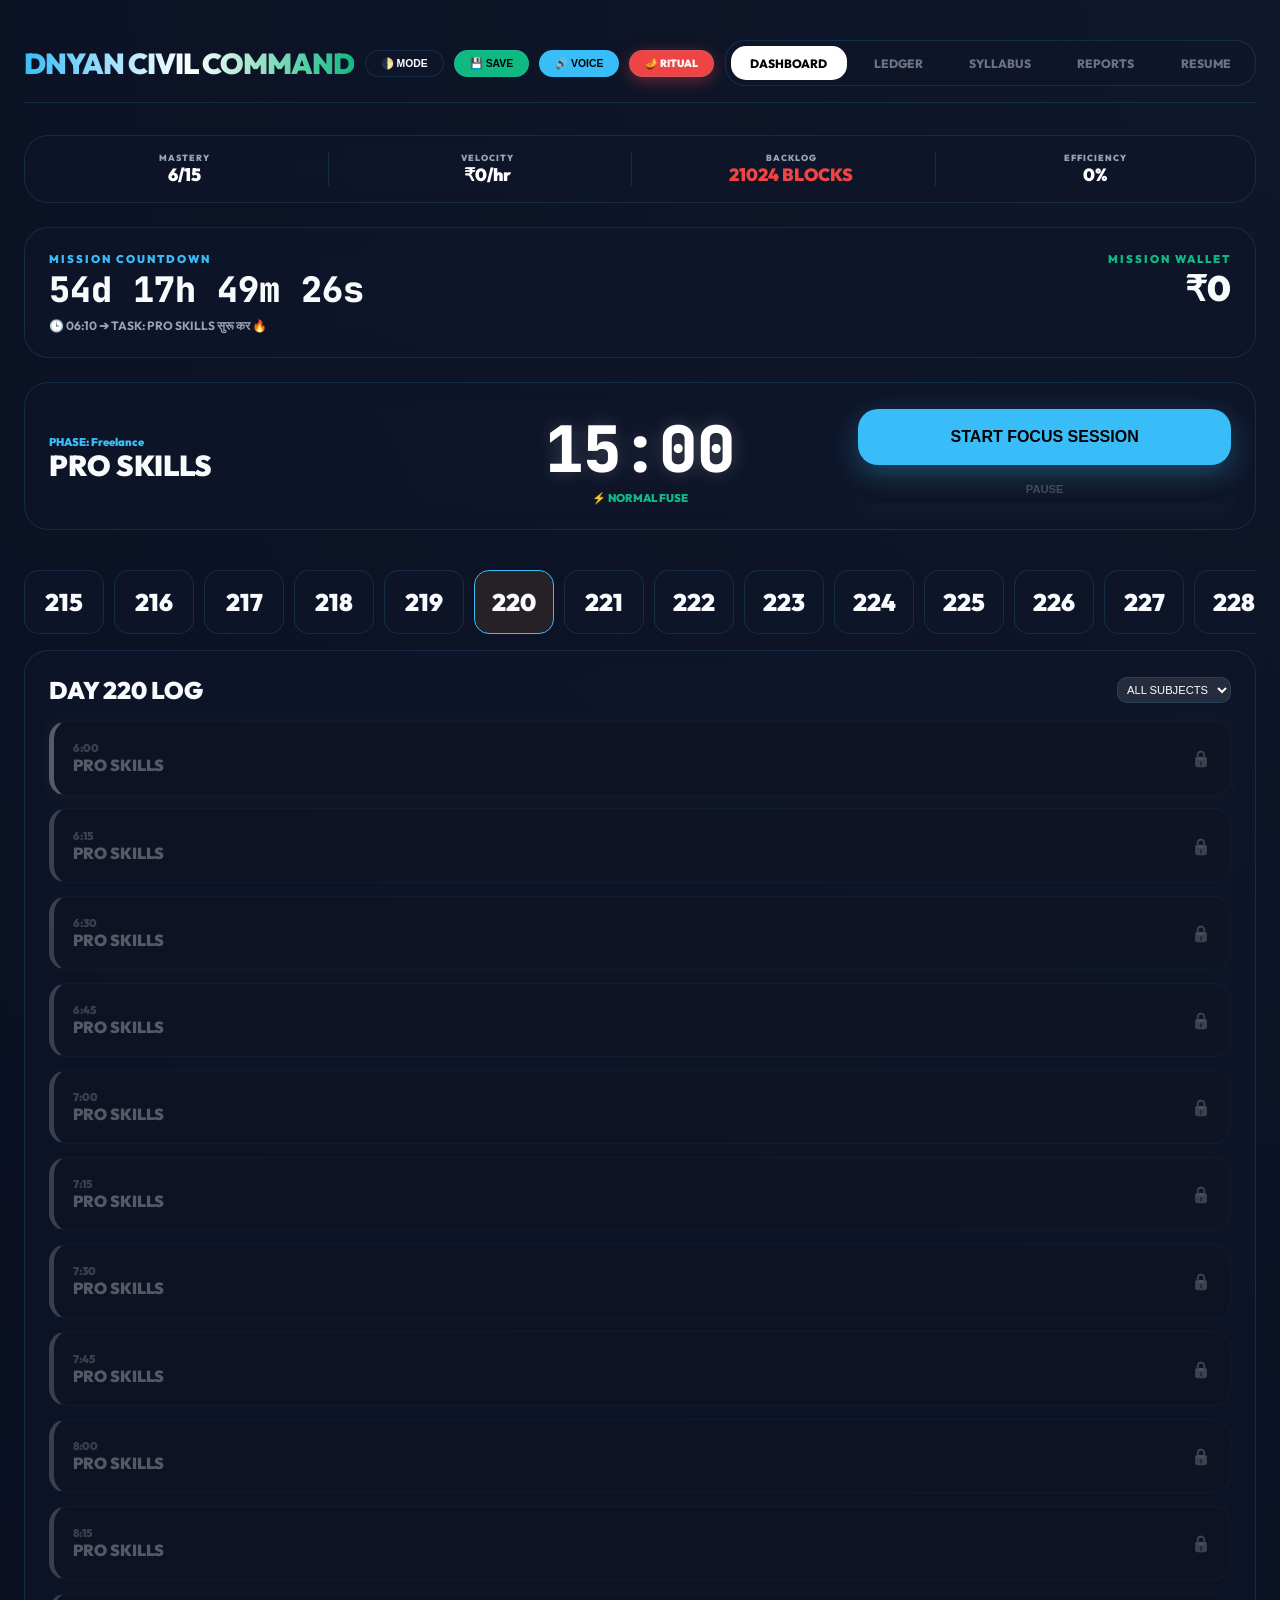
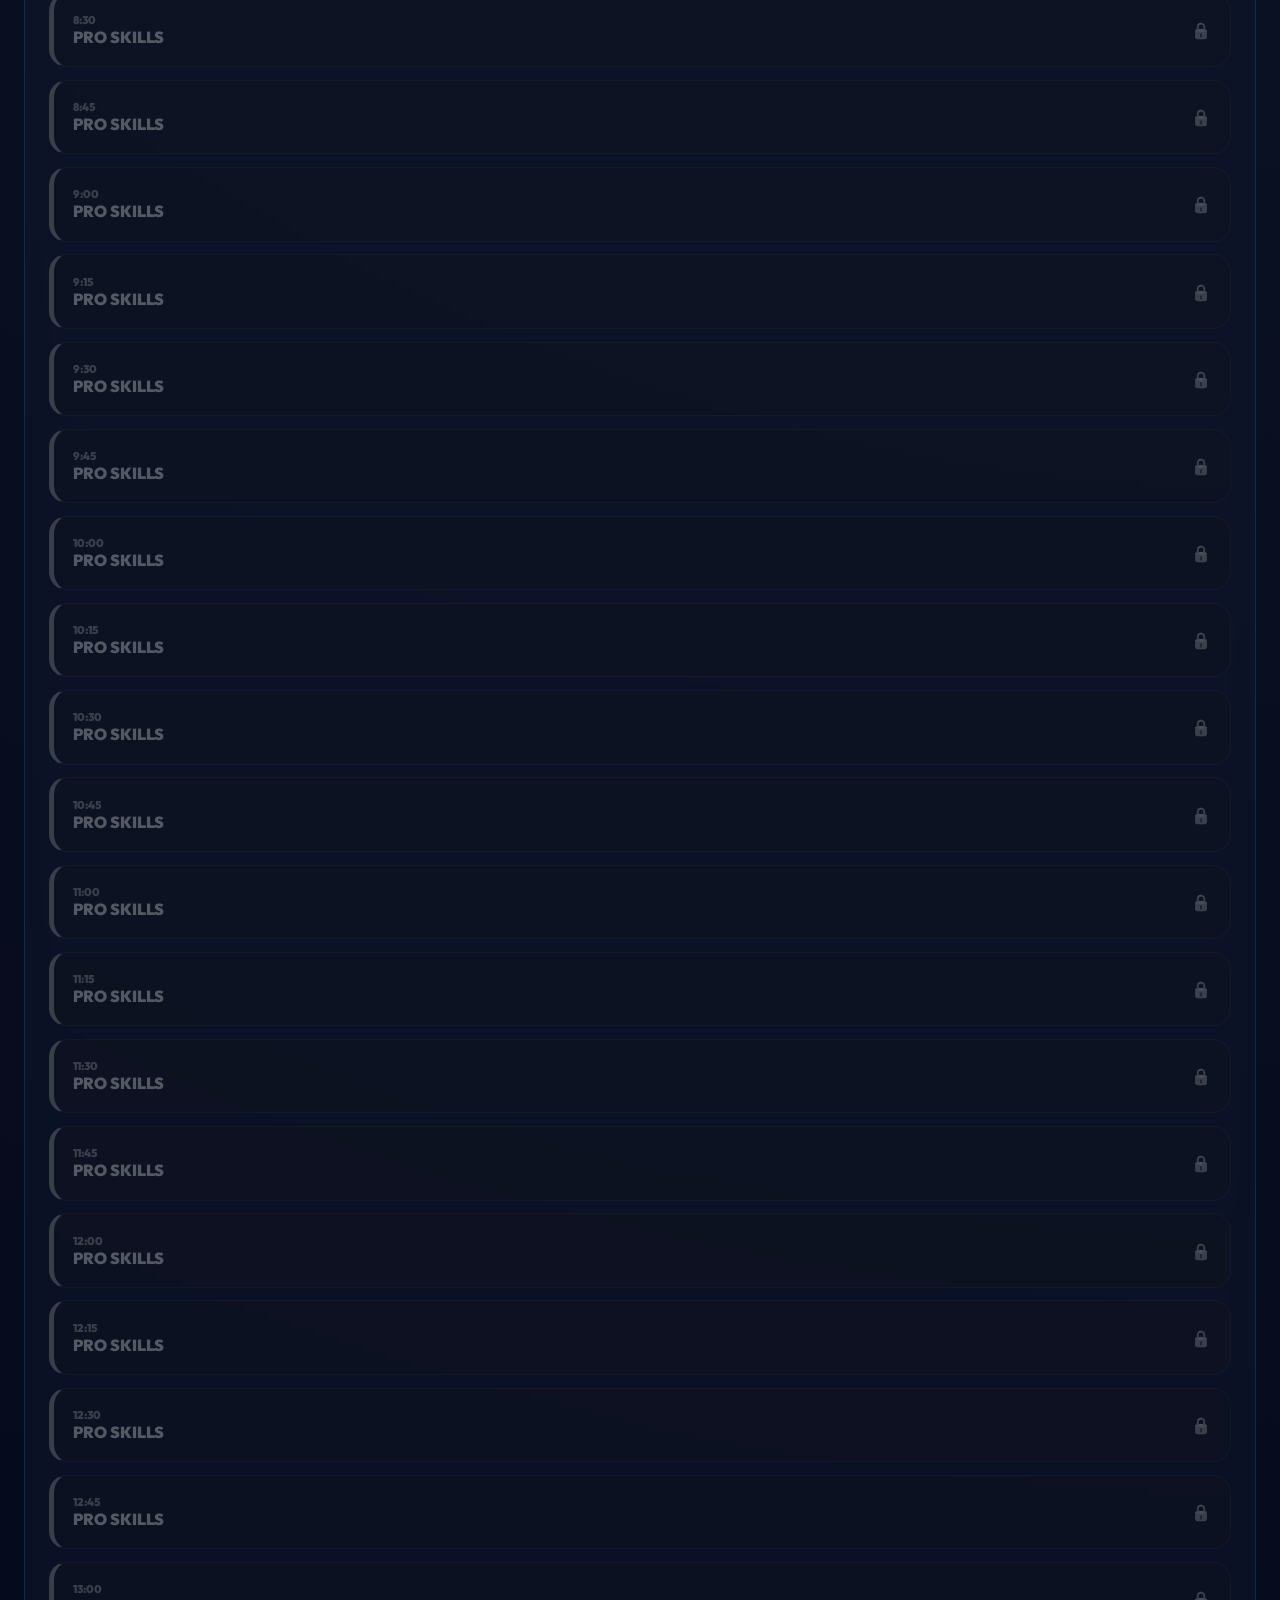
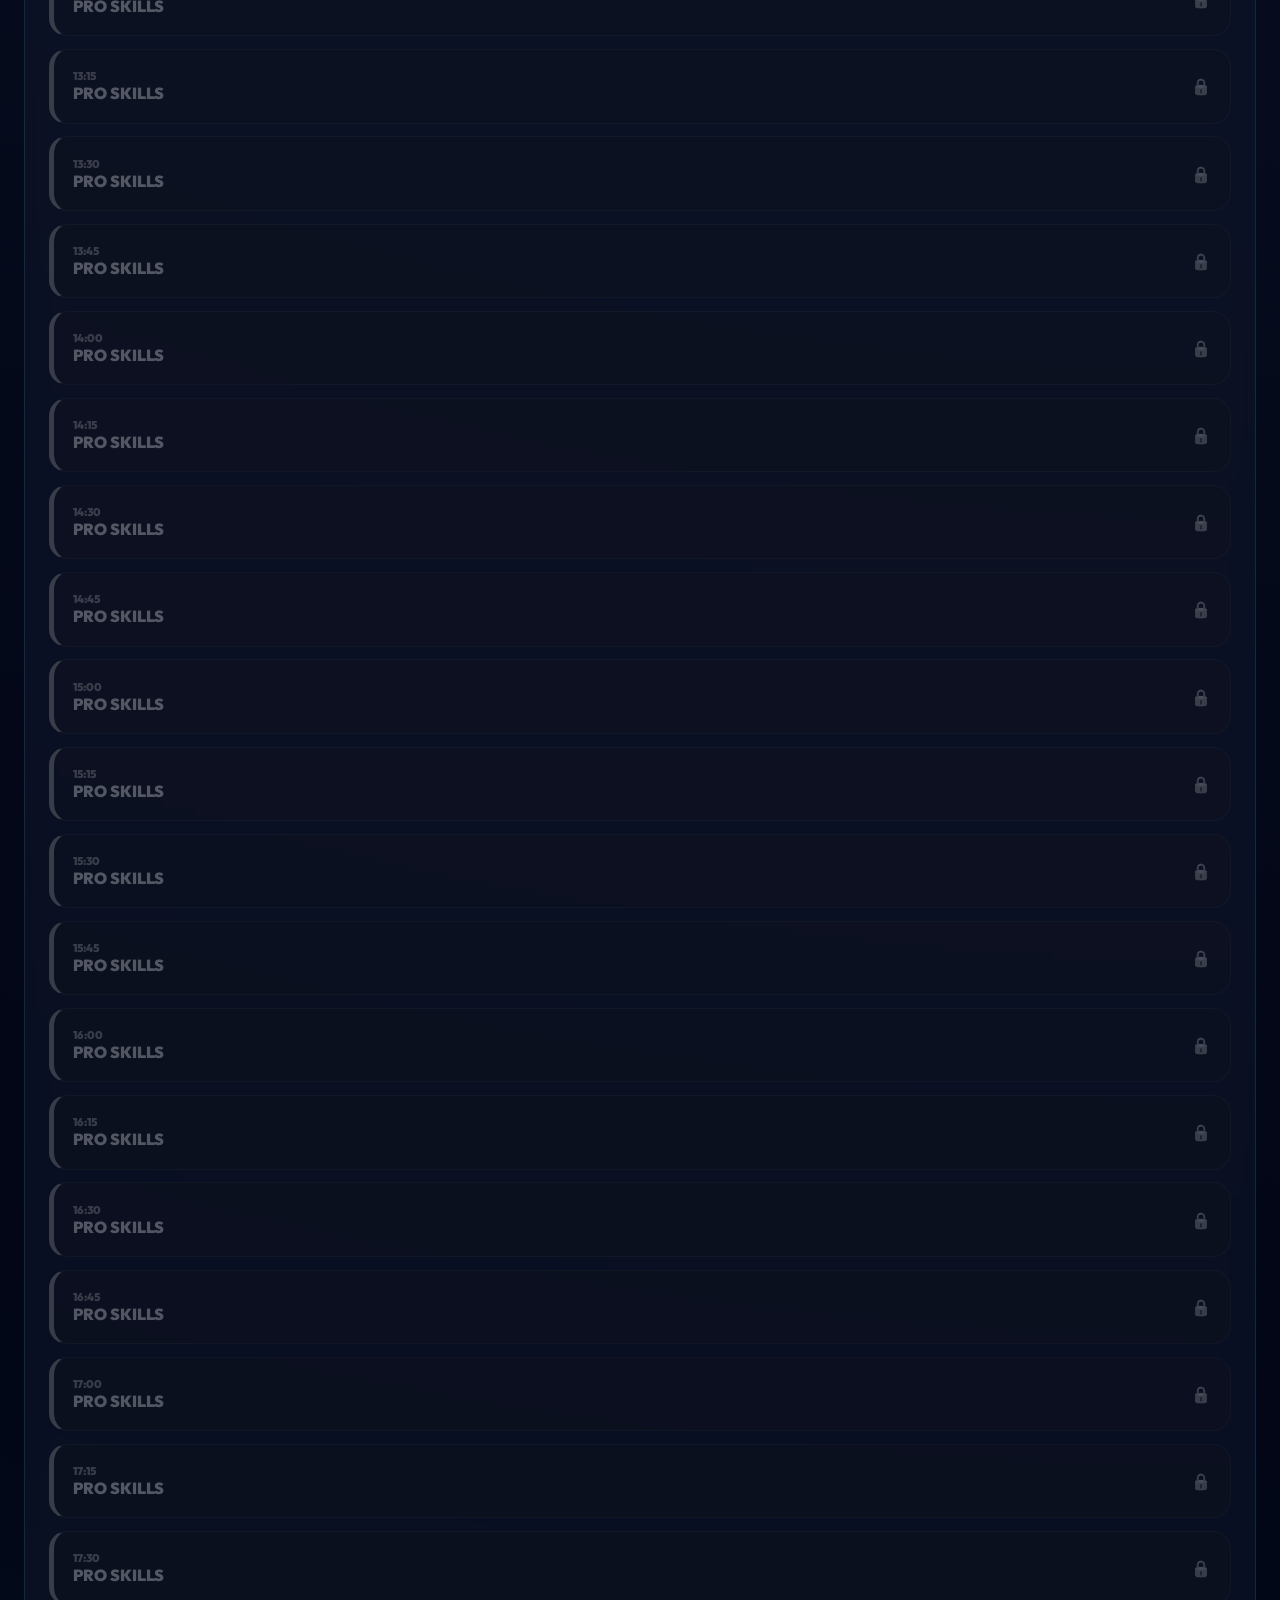
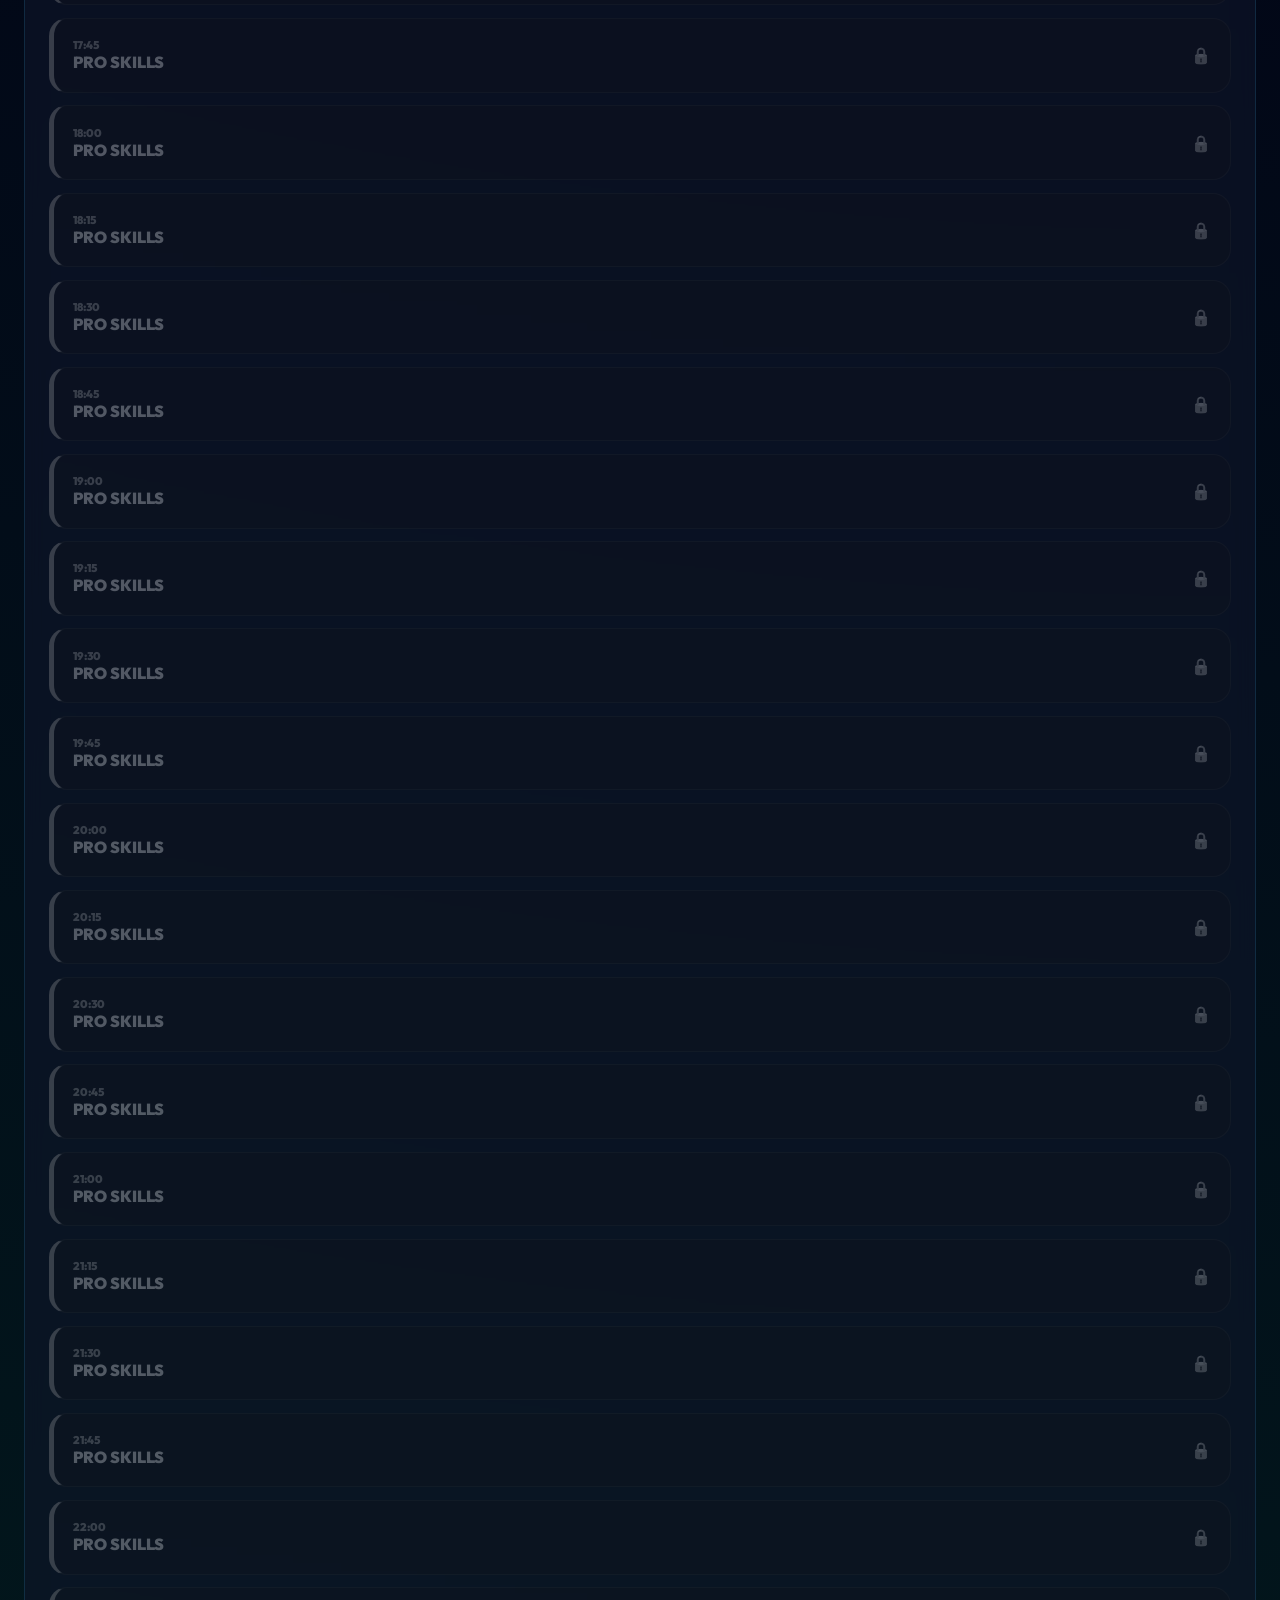
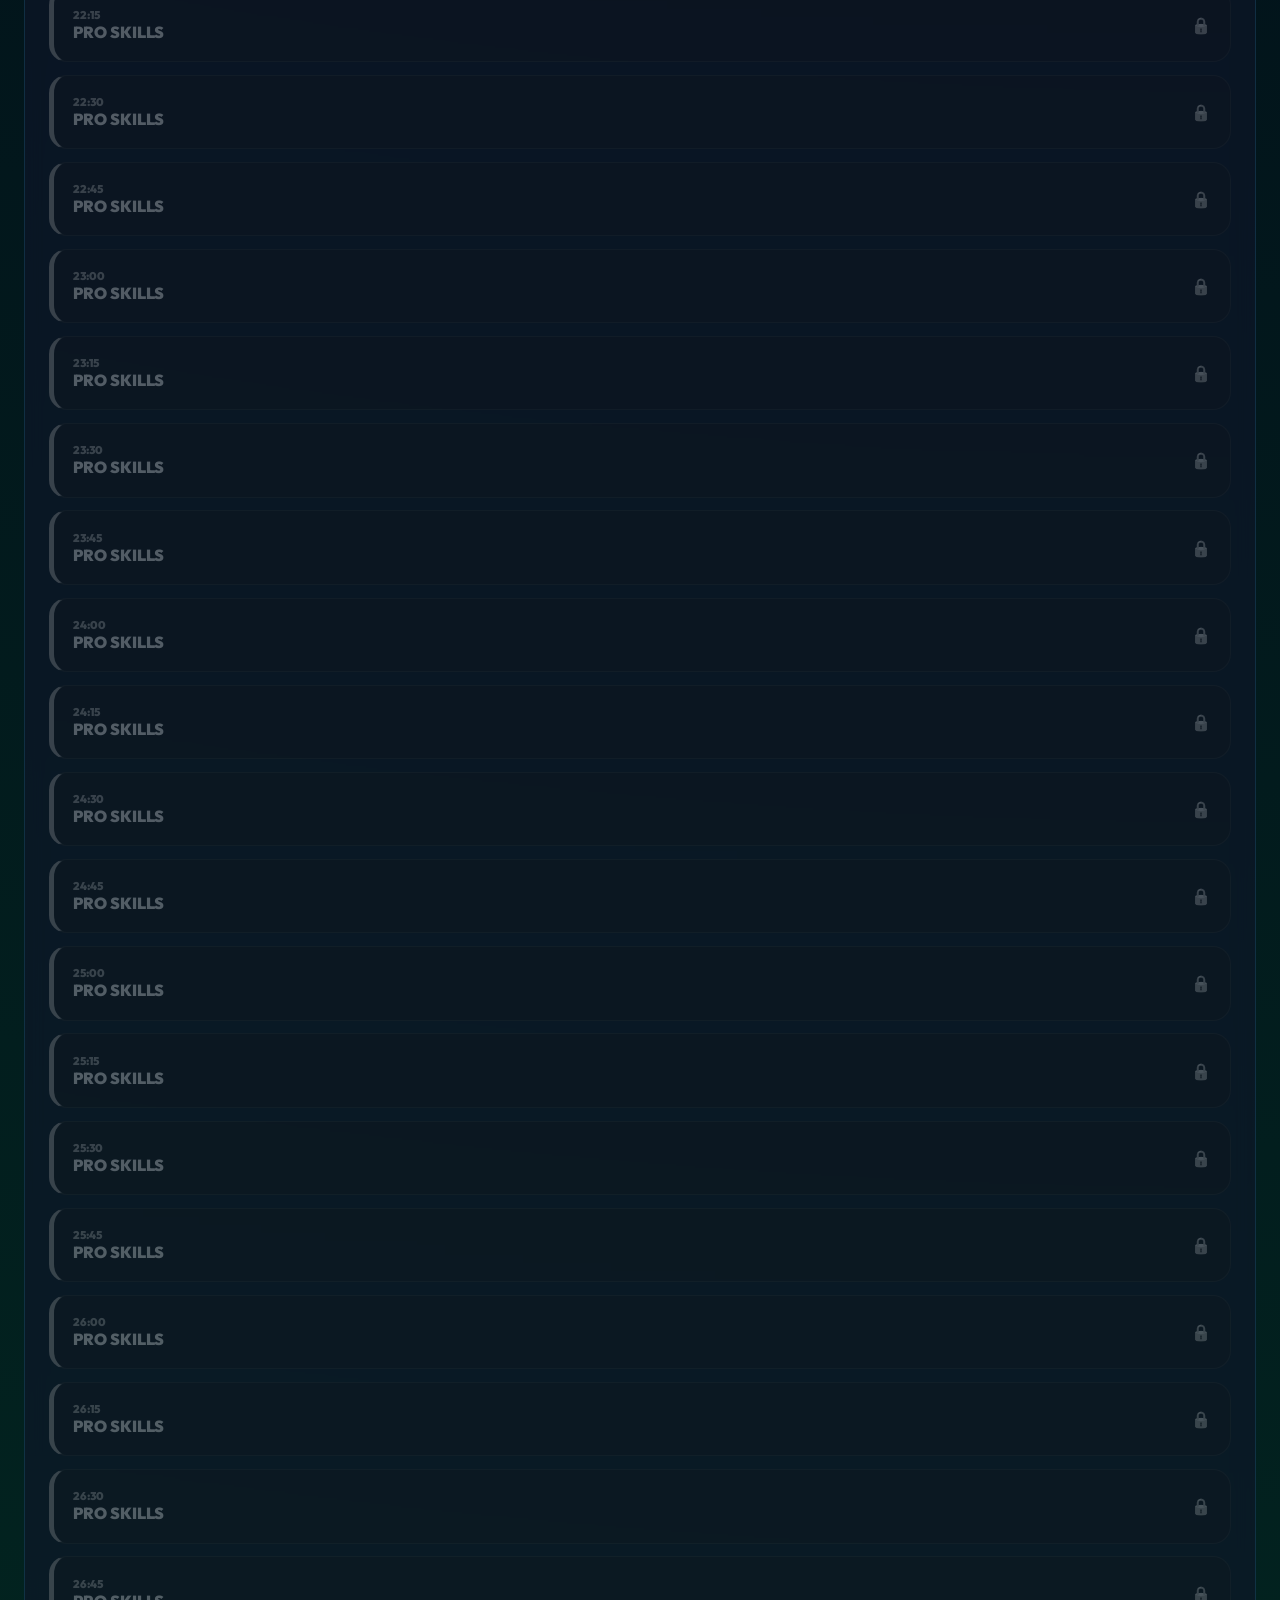
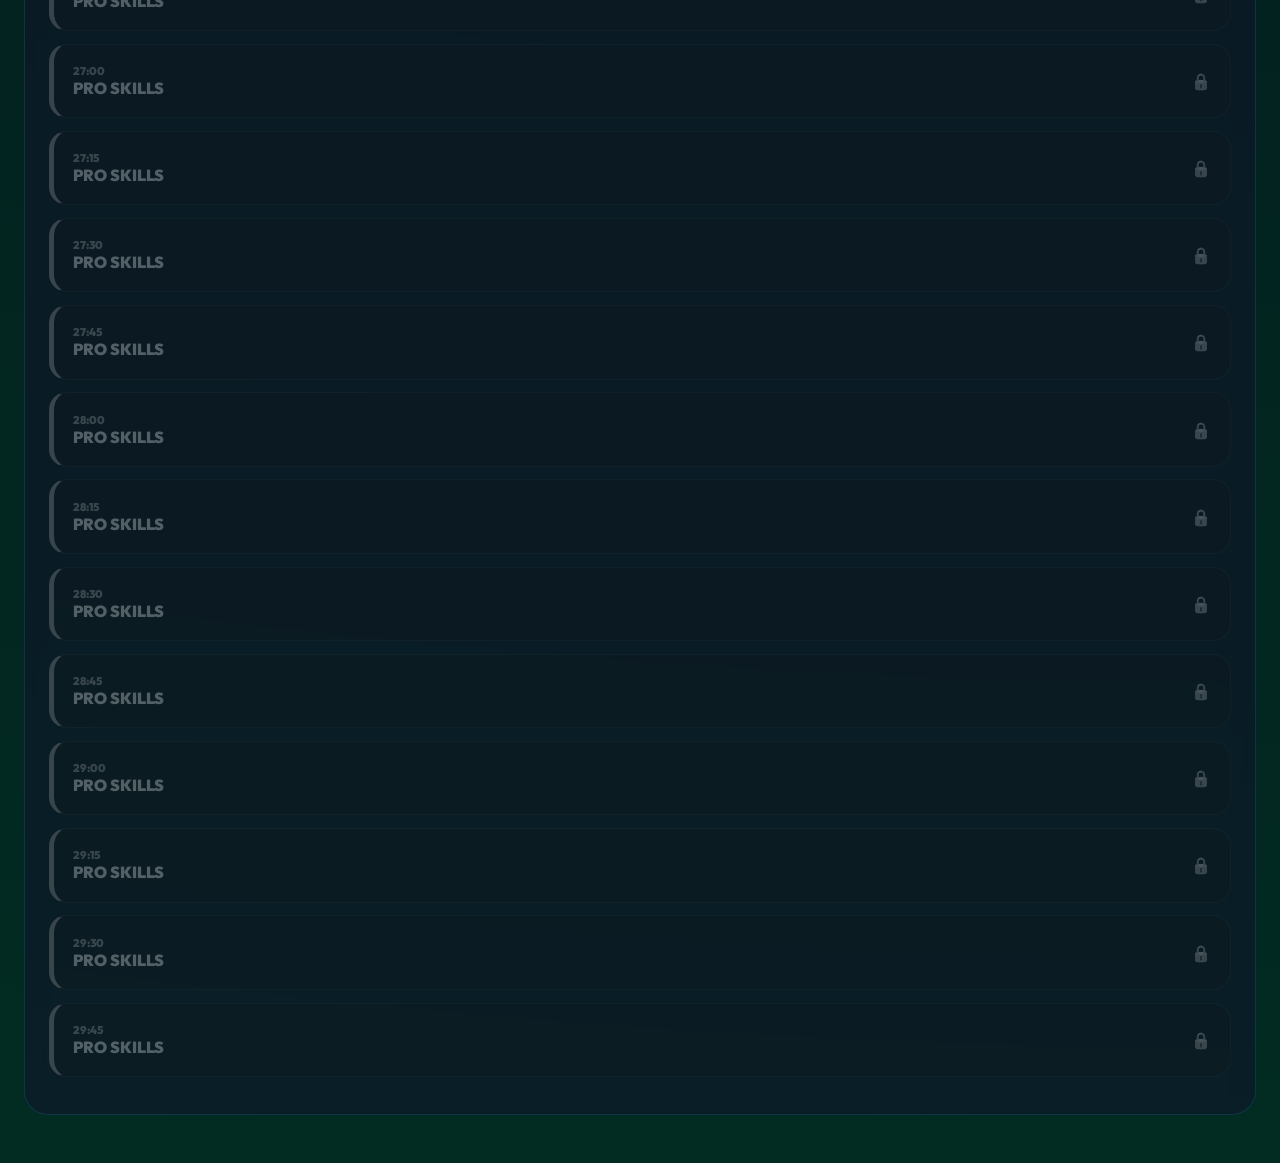
==== commit 1ff49617: "Add files via upload" ====
--- a/index.html
+++ b/index.html
@@ -136,9 +136,21 @@
         .tab-content.active { display: block; animation: fadeIn 0.5s ease; }
         @keyframes fadeIn { from { opacity: 0; transform: translateY(10px); } to { opacity: 1; transform: translateY(0); } }
 
+        .header-btn { background: var(--glass); border: 1px solid var(--glass-border); color: #fff; padding: 6px 15px; border-radius: 20px; font-size: 0.65rem; font-weight: 900; cursor: pointer; transition: 0.3s; }
+        .header-btn:hover { background: rgba(255,255,255,0.15); transform: translateY(-2px); }
+        .ritual-btn { text-decoration: none; background: #ef4444; box-shadow: 0 4px 15px rgba(239, 68, 68, 0.4); animation: pulse 2s infinite; }
+        
+        .stat-mini { text-align: center; border-right: 1px solid var(--glass-border); }
+        .stat-mini:last-child { border-right: none; }
+        .stat-mini .label { font-size: 0.55rem; color: var(--text-muted); font-weight: 900; letter-spacing: 1px; }
+        .stat-mini .val { font-size: 1.1rem; font-weight: 900; color: #fff; }
+
         @media (max-width: 900px) {
             .live-panel { grid-template-columns: 1fr; text-align: center; }
-            .timer-val { font-size: 3rem; }
+            .timer-val { font-size: 3.5rem; }
+            .header-btn { padding: 8px 12px; font-size: 0.6rem; }
+            .glass-panel { padding: 1rem; border-radius: 15px; }
+            nav { overflow-x: auto; white-space: nowrap; }
         }
     </style>
 </head>
@@ -148,9 +160,10 @@
         <header>
             <div class="logo">DNYAN CIVIL COMMAND</div>
             <div style="display: flex; gap: 10px; align-items: center;">
-                <button onclick="toggleMode()" style="background: var(--glass); border: 1px solid var(--glass-border); color: #fff; padding: 5px 15px; border-radius: 20px; font-size: 0.7rem; font-weight: 900; cursor: pointer;">🌓 MODE</button>
-                <button onclick="save()" style="background: var(--success); color: #000; border: none; padding: 5px 15px; border-radius: 20px; font-size: 0.7rem; font-weight: 900; cursor: pointer;">💾 SAVE</button>
-                <a href="https://www.youtube.com/results?search_query=ganpati+aarti+shankar+mahadevan" target="_blank" style="text-decoration: none; background: #ef4444; color: #fff; padding: 5px 15px; border-radius: 20px; font-size: 0.7rem; font-weight: 900; box-shadow: 0 4px 15px rgba(239, 68, 68, 0.4); animation: pulse 2s infinite;">🪔 RITUAL</a>
+                <button onclick="toggleMode()" class="header-btn">🌓 MODE</button>
+                <button onclick="save()" class="header-btn" style="background: var(--accent); color: #000;">💾 SAVE</button>
+                <button onclick="speakCurrentTask()" class="header-btn" style="background: var(--primary); color: #000;">🔊 VOICE</button>
+                <a href="https://www.youtube.com/results?search_query=ganpati+aarti+shankar+mahadevan" target="_blank" class="header-btn ritual-btn">🪔 RITUAL</a>
             </div>
             <nav>
                 <div class="nav-link active" id="nav-main" onclick="switchTab('main')">DASHBOARD</div>
@@ -161,12 +174,33 @@
             </nav>
         </header>
 
+        <!-- 📊 V3 ANALYTICS BAR -->
+        <div class="glass-panel" style="display: grid; grid-template-columns: repeat(auto-fit, minmax(150px, 1fr)); gap: 1rem; padding: 1rem;">
+            <div class="stat-mini">
+                <div class="label">MASTERY</div>
+                <div id="stat-subjects" class="val">0/15</div>
+            </div>
+            <div class="stat-mini">
+                <div class="label">VELOCITY</div>
+                <div id="stat-velocity" class="val">₹0/hr</div>
+            </div>
+            <div class="stat-mini">
+                <div class="label">BACKLOG</div>
+                <div id="stat-backlog" class="val" style="color: var(--danger);">0 BLOCKS</div>
+            </div>
+            <div class="stat-mini">
+                <div class="label">EFFICIENCY</div>
+                <div id="stat-efficiency" class="val">0%</div>
+            </div>
+        </div>
+
         <!-- 🏠 DASHBOARD -->
         <div id="tab-main" class="tab-content active">
             <div class="glass-panel" style="display: grid; grid-template-columns: 1fr 1fr; gap: 2rem;">
                 <div>
                     <p style="font-size: 0.7rem; color: var(--primary); font-weight: 900; letter-spacing: 2px;">MISSION COUNTDOWN</p>
                     <h2 id="mission-timer" style="font-family: 'JetBrains Mono'; font-size: 2.2rem; font-weight: 900;">00d 00h 00m 00s</h2>
+                    <p id="what-to-do" style="font-size: 0.75rem; color: var(--text-muted); margin-top: 5px; font-weight: 700;">COMMAND: LOADING...</p>
                 </div>
                 <div style="text-align: right;">
                     <p style="font-size: 0.7rem; color: var(--accent); font-weight: 900; letter-spacing: 2px;">MISSION WALLET</p>
@@ -183,8 +217,9 @@
                     <div id="timer" class="timer-val">15:00</div>
                     <p id="fuse-label" style="font-size: 0.7rem; color: var(--accent); font-weight: 900;">⚡ NORMAL FUSE</p>
                 </div>
-                <div>
-                    <button id="btn-timer" class="btn-done" onclick="startTimer()">START FOCUS SESSION</button>
+                <div style="display: flex; flex-direction: column; gap: 10px;">
+                    <button id="btn-timer" class="btn-done" onclick="toggleTimer()">START FOCUS SESSION</button>
+                    <button id="btn-pause" class="btn-done" style="background: var(--glass); color: #fff; padding: 0.5rem; font-size: 0.7rem;" onclick="pauseTimer()" disabled>PAUSE</button>
                 </div>
             </div>
 
@@ -302,16 +337,59 @@
             return false;
         }
 
+        function toggleTimer() {
+            if (state.timer.active) return;
+            startTimer();
+        }
+
+        function pauseTimer() {
+            state.timer.active = !state.timer.active;
+            document.getElementById('btn-pause').textContent = state.timer.active ? "PAUSE" : "RESUME";
+            notify(state.timer.active ? "TIMER RESUMED" : "TIMER PAUSED", "info");
+        }
+
         function startTimer() {
             const mDay = getMissionDay();
             const cIdx = getCurrentBlockIndex();
             const bId = `${mDay}_${cIdx}`;
-            if (state.completedBlocks[bId]) return alert("ALREADY DONE!");
+            if (state.completedBlocks[bId]) return notify("ALREADY DONE!", "warning");
+            
             state.timer.active = true;
             state.timer.currentBlockId = bId;
             state.timer.timeLeft = 15 * 60;
+            
             document.getElementById('btn-timer').disabled = true;
             document.getElementById('btn-timer').textContent = "WORKING...";
+            document.getElementById('btn-pause').disabled = false;
+            
+            speak(`Mission Day ${mDay}. Task ${bId}. Starting focused session. Go!`);
+            notify("SESSION STARTED!", "success");
+        }
+
+        function speak(text) {
+            if (!window.speechSynthesis) return;
+            const utterance = new SpeechSynthesisUtterance(text);
+            utterance.rate = 1.1;
+            window.speechSynthesis.speak(utterance);
+        }
+
+        function speakCurrentTask() {
+            const mDay = getMissionDay();
+            const sub = SYLLABUS_MAP.find(s => mDay >= s.start && mDay <= s.end) || SYLLABUS_MAP[0];
+            speak(`Currently it is Mission Day ${mDay}. Your focus is ${sub.subject}.`);
+        }
+
+        function playAlert() {
+            const ctx = new (window.AudioContext || window.webkitAudioContext)();
+            const osc = ctx.createOscillator();
+            const gain = ctx.createGain();
+            osc.connect(gain);
+            gain.connect(ctx.destination);
+            osc.type = 'sine';
+            osc.frequency.setValueAtTime(880, ctx.currentTime);
+            gain.gain.setValueAtTime(0.1, ctx.currentTime);
+            osc.start();
+            osc.stop(ctx.currentTime + 0.5);
         }
 
         function tick() {
@@ -322,18 +400,43 @@
                     const [d, i] = state.timer.currentBlockId.split('_');
                     completeBlock(parseInt(d), parseInt(i));
                     state.timer.active = false;
+                    playAlert();
+                    speak("Block Complete. Well done. Earning verified.");
                 }
             }
             updateClocks();
+            autoFocusTask();
+        }
+
+        function autoFocusTask() {
+            const mDay = getMissionDay();
+            const cIdx = getCurrentBlockIndex();
+            if (state.selectedDay === mDay) {
+                const activeCard = document.querySelector(`.atomic-card.current`);
+                if (activeCard) {
+                    // Only scroll if not already in view
+                    const rect = activeCard.getBoundingClientRect();
+                    if (rect.top < 0 || rect.bottom > window.innerHeight) {
+                        activeCard.scrollIntoView({ behavior: 'smooth', block: 'center' });
+                    }
+                }
+            }
         }
 
         function updateTimerUI() {
             const m = Math.floor(state.timer.timeLeft / 60);
             const s = state.timer.timeLeft % 60;
-            document.getElementById('timer').textContent = `${m.toString().padStart(2,'0')}:${s.toString().padStart(2,'0')}`;
-            if (!state.timer.active) {
+            const el = document.getElementById('timer');
+            el.textContent = `${m.toString().padStart(2,'0')}:${s.toString().padStart(2,'0')}`;
+            
+            if (state.timer.active) el.classList.add('active');
+            else el.classList.remove('active');
+
+            if (!state.timer.active && state.timer.timeLeft === 15*60) {
                 document.getElementById('btn-timer').disabled = false;
                 document.getElementById('btn-timer').textContent = "START FOCUS SESSION";
+                document.getElementById('btn-pause').disabled = true;
+                document.getElementById('btn-pause').textContent = "PAUSE";
             }
         }
 
@@ -405,24 +508,68 @@
             
             // Dashboard Status
             const mDay = getMissionDay();
+            const cIdx = getCurrentBlockIndex();
             const sub = SYLLABUS_MAP.find(s => mDay >= s.start && mDay <= s.end) || SYLLABUS_MAP[0];
             document.getElementById('current-action').textContent = sub.subject;
             document.getElementById('task-micro').textContent = `PHASE: ${sub.mode}`;
+            
+            // What to do now engine
+            const hStr = now.getHours().toString().padStart(2, '0');
+            const mStr = now.getMinutes().toString().padStart(2, '0');
+            const timeStr = `${hStr}:${mStr}`;
+            document.getElementById('what-to-do').textContent = `🕒 ${timeStr} ➔ TASK: ${sub.subject} सुरू कर 🔥`;
         }
 
         function updateStats() {
             document.getElementById('stat-money').textContent = `₹${state.bankBalance.toLocaleString()}`;
             const ledger = document.getElementById('ledger-body');
             ledger.innerHTML = "";
-            Object.entries(state.completedBlocks).reverse().forEach(([id, data]) => {
+            const blocks = Object.entries(state.completedBlocks).reverse();
+            blocks.forEach(([id, data]) => {
                 const tr = document.createElement('tr');
-                tr.innerHTML = `<td style="padding:1rem;">${new Date(data.time).toLocaleString()}</td><td style="padding:1rem;">DAY ${id.split('_')[0]}</td><td style="padding:1rem;">₹500</td><td style="padding:1rem;">VERIFIED</td>`;
+                tr.innerHTML = `<td style="padding:1rem;">${new Date(data.time).toLocaleString()}</td><td style="padding:1rem;">DAY ${id.split('_')[0]}</td><td style="padding:1rem;">₹500</td><td style="padding:1rem; color:var(--accent);">VERIFIED</td>`;
                 ledger.appendChild(tr);
             });
             
+            // Analytics Bar
+            const subjectsDone = SYLLABUS_MAP.filter(s => getMissionDay() > s.end).length;
+            document.getElementById('stat-subjects').textContent = `${subjectsDone}/15`;
+            
+            const totalBlocks = Object.keys(state.completedBlocks).length;
+            const missionDay = getMissionDay();
+            const blocksPerDay = getCurrentBlockIndex() + 1;
+            const efficiency = Math.floor((totalBlocks / (missionDay * blocksPerDay)) * 100) || 0;
+            document.getElementById('stat-efficiency').textContent = `${efficiency}%`;
+            
+            const velocity = (state.bankBalance / missionDay / 24).toFixed(0);
+            document.getElementById('stat-velocity').textContent = `₹${velocity}/hr`;
+
+            const expectedBlocks = (missionDay - 1) * BLOCKS_PER_DAY + (getCurrentBlockIndex());
+            const backlog = Math.max(0, expectedBlocks - totalBlocks);
+            document.getElementById('stat-backlog').textContent = `${backlog} BLOCKS`;
+            
             // Reports
             const today = Object.keys(state.completedBlocks).filter(k => k.startsWith(getMissionDay() + '_')).length;
-            document.getElementById('report-daily').innerHTML = `<strong>Day ${getMissionDay()}</strong><br>Blocks: ${today}<br>Earned: ₹${today*500}`;
+            document.getElementById('report-daily').innerHTML = `<strong>Day ${getMissionDay()} Summary</strong><br>Blocks Done: ${today}<br>Earned Today: ₹${today*500}<br>Status: ${today >= 40 ? 'EXCELLENT' : 'GRIND MORE'}`;
+        }
+
+        function notify(msg, type) {
+            const n = document.createElement('div');
+            n.style.position = 'fixed';
+            n.style.bottom = '20px';
+            n.style.left = '50%';
+            n.style.transform = 'translateX(-50%)';
+            n.style.background = type === 'success' ? 'var(--accent)' : 'var(--glass)';
+            n.style.color = type === 'success' ? '#000' : '#fff';
+            n.style.padding = '10px 20px';
+            n.style.borderRadius = '20px';
+            n.style.fontSize = '0.75rem';
+            n.style.fontWeight = '900';
+            n.style.zIndex = '10000';
+            n.style.boxShadow = '0 10px 30px rgba(0,0,0,0.5)';
+            n.textContent = msg;
+            document.body.appendChild(n);
+            setTimeout(() => n.remove(), 3000);
         }
 
         function switchTab(id) {
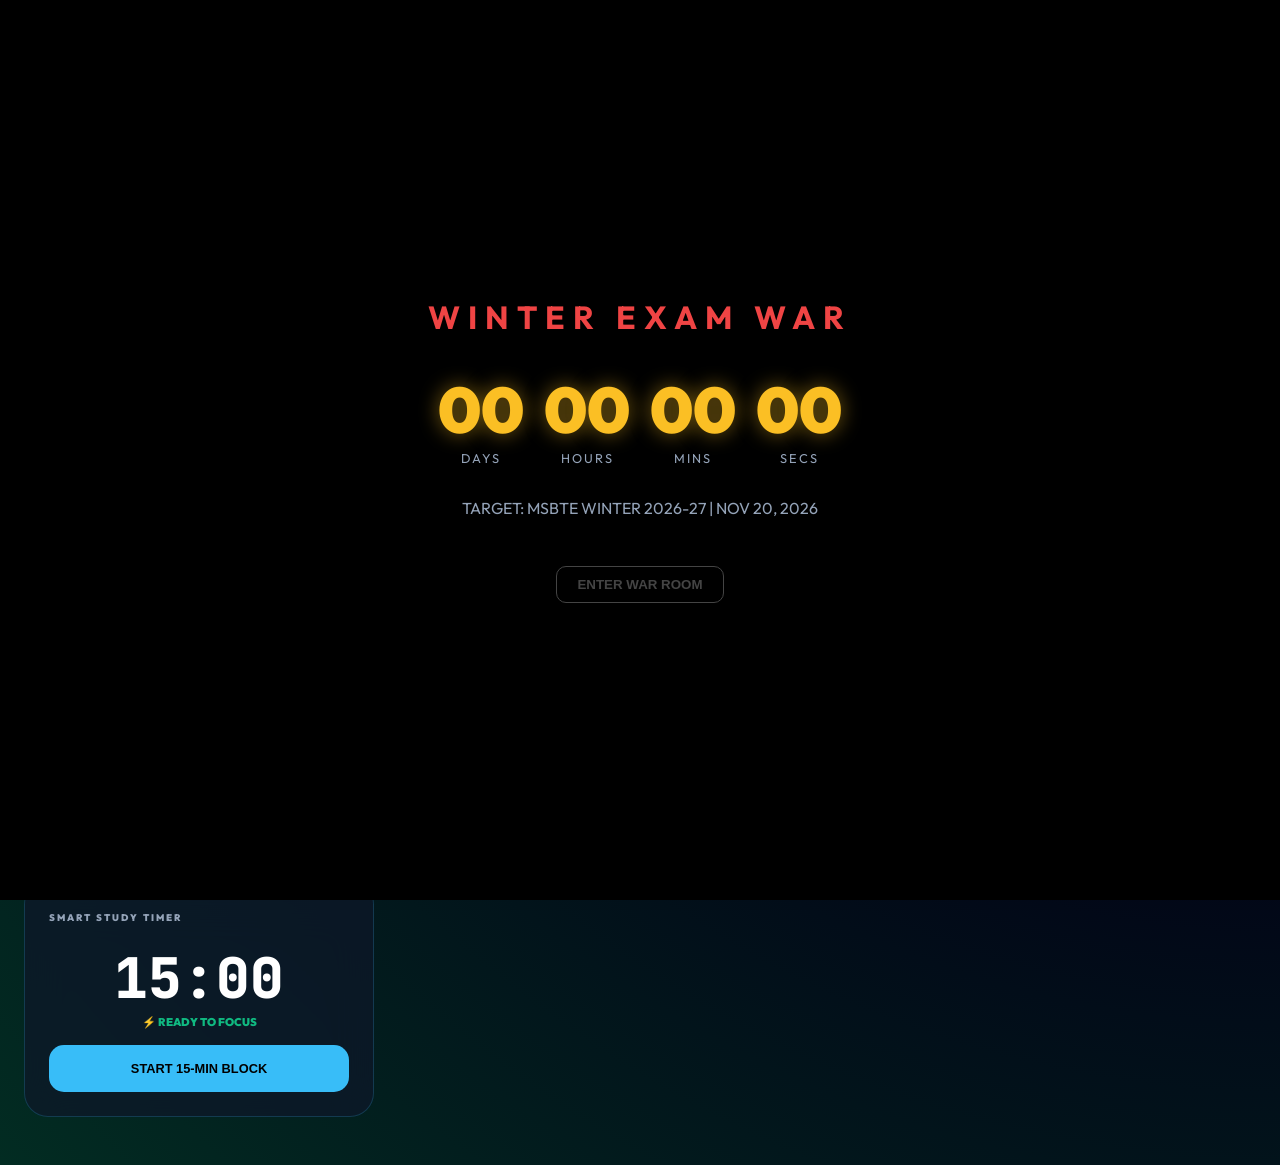
==== commit ab13f0d5: "Add files via upload" ====
--- a/index.html
+++ b/index.html
@@ -3,634 +3,918 @@
 <head>
     <meta charset="UTF-8">
     <meta name="viewport" content="width=device-width, initial-scale=1.0">
-    <title>CIVIL GOD MODE | Dnyan's Command Center</title>
+    <title>DNYANESHWAR: CIVIL GOD MODE v5.0 🔥 | WINTER EXAM 2026-27</title>
     <link rel="manifest" href="manifest.json">
     <meta name="apple-mobile-web-app-capable" content="yes">
     <meta name="apple-mobile-web-app-status-bar-style" content="black-translucent">
-    <meta name="theme-color" content="#FF9933">
+    <meta name="theme-color" content="#020617">
     <style>
         @import url('https://fonts.googleapis.com/css2?family=Outfit:wght@300;400;600;900&family=JetBrains+Mono:wght@400;700&display=swap');
 
         :root {
-            /* Backgrounds - The Dark Slate System */
             --bg-main: #020617;
             --bg-secondary: #0f172a;
-            
-            /* Glassmorphism Params */
-            --glass-bg: rgba(15, 23, 42, 0.6);
-            --glass-border: rgba(56, 189, 248, 0.15);
-            
-            /* The Eco-Cyber System Colors */
-            --accent-blueprint: #38bdf8; /* Cyan for Tech/Lines */
-            --accent-eco: #10b981;       /* Green for Success/Money */
-            --warning-site: #f59e0b;     /* Gold for Construction/Pending */
-            --danger-alert: #ef4444;     /* Red for Critical Errors */
-            
-            /* Functional Mapping */
-            --primary: var(--accent-blueprint);
-            --accent: var(--accent-eco);
-            --warning: var(--warning-site);
-            --danger: var(--danger-alert);
-            --success: var(--accent-eco);
-            --glass: var(--glass-bg);
-            
-            /* Text System */
+            --glass: rgba(15, 23, 42, 0.7);
+            --glass-border: rgba(56, 189, 248, 0.2);
+            --accent-blueprint: #38bdf8;
+            --accent-eco: #10b981;
+            --warning-site: #fbbf24;
+            --danger-alert: #ef4444;
             --text-main: #f8fafc;
             --text-muted: #94a3b8;
-        }
-
-        body.light-mode {
-            --bg: #f4f4f5;
-            --glass: rgba(0, 0, 0, 0.03);
-            --glass-border: rgba(0, 0, 0, 0.1);
-            color: #18181b;
-        }
-
-        * { margin: 0; padding: 0; box-sizing: border-box; outline: none; }
+            --primary: var(--accent-blueprint);
+        }
+
+        * { margin: 0; padding: 0; box-sizing: border-box; }
         
         body {
-            margin: 0;
-            font-family: 'Outfit', 'Inter', 'Segoe UI', sans-serif;
-            /* Trending Background Mixing: Eco-Cyber radial gradient */
+            margin: 0; font-family: 'Outfit', sans-serif;
             background: radial-gradient(circle at top right, #0f172a, #020617, #022c22);
-            color: var(--text-main);
-            min-height: 100vh;
-            overflow-x: hidden;
-            transition: 0.5s ease;
-        }
-
-        body.light-mode {
-            background: radial-gradient(circle at top right, #ffffff, #f4f4f5);
-        }
+            color: var(--text-main); min-height: 100vh; overflow-x: hidden;
+        }
+
+        /* ⏳ LAUNCH LOCK */
+        #launch-overlay {
+            position: fixed; top: 0; left: 0; width: 100%; height: 100%;
+            background: #000; z-index: 10000; display: flex; flex-direction: column;
+            justify-content: center; align-items: center; text-align: center;
+        }
+        .timer-unit { font-size: 4rem; font-weight: 900; color: var(--warning-site); text-shadow: 0 0 20px rgba(251, 191, 36, 0.5); }
+        .timer-label { font-size: 0.8rem; letter-spacing: 2px; color: var(--text-muted); }
 
         .app-container { max-width: 1400px; margin: 0 auto; padding: 1.5rem; }
 
-        header {
-            display: flex; justify-content: space-between; align-items: center;
-            padding: 1rem 0; margin-bottom: 2rem; border-bottom: 1px solid var(--glass-border);
-        }
-
-        .logo { font-size: 1.8rem; font-weight: 900; letter-spacing: -1px; background: linear-gradient(90deg, var(--primary), #fff, var(--accent)); -webkit-background-clip: text; background-clip: text; -webkit-text-fill-color: transparent; }
-
-        nav { display: flex; gap: 0.5rem; background: var(--glass); padding: 5px; border-radius: 20px; border: 1px solid var(--glass-border); }
-        .nav-link { padding: 0.6rem 1.2rem; border-radius: 15px; font-size: 0.75rem; font-weight: 800; cursor: pointer; color: rgba(255,255,255,0.4); transition: 0.3s; }
-        .nav-link.active { background: #fff; color: #000; }
-        body.light-mode .nav-link.active { background: #000; color: #fff; }
-
-        /* Dashboard Components with Glass Effect */
-        .glass-panel { 
-            background: var(--glass-bg); 
-            backdrop-filter: blur(10px); 
-            border: 1px solid var(--glass-border); 
-            border-radius: 24px; 
-            padding: 1.5rem; 
-            margin-bottom: 1.5rem; 
-        }
+        header { 
+            text-align: center; padding: 2rem; margin-bottom: 2rem; 
+            border: 1px solid var(--glass-border); background: var(--glass); 
+            backdrop-filter: blur(20px); border-radius: 24px;
+            position: relative; overflow: hidden;
+        }
+        header::before {
+            content: ""; position: absolute; top: 0; left: 0; width: 100%; height: 4px;
+            background: linear-gradient(90deg, var(--danger-alert), var(--warning-site), var(--accent-blueprint));
+        }
+
+        .master-title { font-size: 2.5rem; font-weight: 900; letter-spacing: 2px; color: #fff; margin: 0; }
+        .sub-title { color: var(--accent-blueprint); font-weight: 900; margin-top: 0.5rem; letter-spacing: 1px; }
+
+        nav { display: flex; gap: 0.5rem; background: var(--glass); padding: 5px; border-radius: 20px; border: 1px solid var(--glass-border); justify-content: center; margin-bottom: 1.5rem; flex-wrap: wrap; }
+        .nav-link { padding: 0.6rem 1.2rem; border-radius: 15px; font-size: 0.7rem; font-weight: 800; cursor: pointer; color: rgba(255,255,255,0.4); transition: 0.3s; }
+        .nav-link.active { background: var(--accent-blueprint); color: #000; }
+
+        .dashboard-grid { display: grid; grid-template-columns: 350px 1fr; gap: 25px; }
+
+        .glass-panel { background: var(--glass); backdrop-filter: blur(20px); border: 1px solid var(--glass-border); border-radius: 24px; padding: 1.5rem; margin-bottom: 1.5rem; }
         
-        .live-panel { display: grid; grid-template-columns: 1fr 1fr 1fr; gap: 2rem; align-items: center; }
-        .timer-val { font-family: 'JetBrains Mono'; font-size: 4rem; font-weight: 900; color: #fff; text-shadow: 0 0 20px rgba(255,255,255,0.2); }
-        .timer-val.active { color: var(--primary); }
-
-        .btn-done {
-            background: var(--primary);
-            color: #000;
-            border: none;
-            padding: 1.2rem;
-            border-radius: 20px;
-            font-weight: 900;
-            cursor: pointer;
-            transition: 0.4s cubic-bezier(0.175, 0.885, 0.32, 1.275);
-            text-transform: uppercase;
-            width: 100%;
-            font-size: 1rem;
-            box-shadow: 0 10px 30px rgba(56, 189, 248, 0.3);
-        }
-        .btn-done:hover:not(:disabled) { transform: scale(1.02) translateY(-3px); box-shadow: 0 15px 40px rgba(56, 189, 248, 0.5); }
-        .btn-done:disabled { opacity: 0.2; cursor: not-allowed; filter: grayscale(1); }
-
-        .day-grid { display: flex; overflow-x: auto; gap: 10px; padding: 1rem 0; scrollbar-width: none; }
-        .day-card { min-width: 80px; padding: 1rem; text-align: center; border-radius: 15px; background: var(--glass); border: 1px solid var(--glass-border); cursor: pointer; }
-        .day-card.active { border-color: var(--primary); background: rgba(255,153,51,0.1); }
-        .day-card .d-num { font-size: 1.5rem; font-weight: 900; }
-
-        .atomic-card { display: flex; justify-content: space-between; align-items: center; padding: 1.2rem; border-radius: 18px; background: var(--glass); border: 1px solid var(--glass-border); border-left: 5px solid var(--primary); margin-bottom: 0.8rem; transition: 0.3s ease; }
-        .atomic-card:hover:not(.locked) {
-            background: rgba(255, 255, 255, 0.05);
-            transform: translateX(10px);
-            border-color: var(--primary);
-            box-shadow: -5px 0 20px rgba(56, 189, 248, 0.2);
-        }
-        .atomic-card.locked { opacity: 0.3; filter: grayscale(1); pointer-events: none; }
-        .atomic-card.current { border-left-color: #fff; box-shadow: 0 0 20px rgba(255,255,255,0.1); }
-        .atomic-card.completed { border-left-color: var(--success); background: rgba(19, 136, 8, 0.05); }
-
-        /* Syllabus Tree */
-        .syllabus-subject { margin-bottom: 1rem; }
-        .subject-header { padding: 1rem; background: var(--glass); border-radius: 15px; cursor: pointer; display: flex; justify-content: space-between; }
-        .subject-units { display: none; padding: 1rem; }
-        .syllabus-subject.open .subject-units { display: block; }
-        .unit-item { display: flex; align-items: center; gap: 10px; padding: 8px 0; border-bottom: 1px solid var(--glass-border); }
-
-        /* Tab Content */
-        .tab-content { display: none; }
-        .tab-content.active { display: block; animation: fadeIn 0.5s ease; }
+        .stat-card { border-left: 5px solid var(--primary); }
+        .stat-val { font-size: 2.2rem; font-weight: 900; display: block; }
+        .stat-label { font-size: 0.6rem; font-weight: 900; color: var(--text-muted); text-transform: uppercase; letter-spacing: 2px; }
+
+        .bar-container { width: 100%; background: #1e293b; height: 10px; border-radius: 5px; overflow: hidden; margin: 10px 0; }
+        .bar-fill { height: 100%; background: linear-gradient(90deg, var(--accent-blueprint), var(--accent-eco)); width: 0%; transition: 1s ease-in-out; }
+
+        .timer-display { text-align: center; margin: 1rem 0; }
+        .timer-val { font-family: 'JetBrains Mono'; font-size: 3.5rem; font-weight: 900; color: #fff; }
+        .timer-val.active { color: var(--warning-site); animation: pulse 2s infinite; }
+
+        .btn-action { background: var(--primary); color: #000; border: none; padding: 1rem; border-radius: 15px; font-weight: 900; cursor: pointer; transition: 0.3s; width: 100%; text-transform: uppercase; font-size: 0.8rem; }
+        .btn-action:hover { transform: translateY(-2px); box-shadow: 0 5px 15px rgba(56, 189, 248, 0.4); }
+
+        .tab-content { display: none; animation: fadeIn 0.5s ease; }
+        .tab-content.active { display: block; }
+
+        /* SUBJECT LIST */
+        .subject-grid { display: grid; grid-template-columns: repeat(auto-fill, minmax(280px, 1fr)); gap: 1rem; }
+        .subject-card { 
+            background: var(--glass); border: 1px solid var(--glass-border); 
+            border-radius: 20px; padding: 1.2rem; transition: 0.3s;
+            position: relative; overflow: hidden;
+        }
+        .subject-card:hover { border-color: var(--accent-blueprint); transform: translateY(-5px); }
+        .subject-tag { position: absolute; top: 10px; right: 10px; font-size: 0.6rem; padding: 2px 8px; border-radius: 10px; font-weight: 900; }
+        .tag-hard { background: var(--danger-alert); color: #fff; }
+        .tag-medium { background: var(--warning-site); color: #000; }
+        .tag-easy { background: var(--accent-eco); color: #000; }
+
+        .video-btn { 
+            display: inline-flex; align-items: center; gap: 8px; margin-top: 10px;
+            background: #ff0000; color: #fff; text-decoration: none; padding: 8px 12px;
+            border-radius: 10px; font-size: 0.7rem; font-weight: 900;
+        }
+
+        /* EXAM CALENDAR */
+        .calendar-table { width: 100%; border-collapse: collapse; margin-top: 1rem; }
+        .calendar-table th { text-align: left; padding: 1rem; color: var(--text-muted); border-bottom: 1px solid var(--glass-border); }
+        .calendar-table td { padding: 1rem; border-bottom: 1px solid rgba(255,255,255,0.05); }
+
+        @keyframes pulse { 0%, 100% { opacity: 1; } 50% { opacity: 0.7; } }
         @keyframes fadeIn { from { opacity: 0; transform: translateY(10px); } to { opacity: 1; transform: translateY(0); } }
 
-        .header-btn { background: var(--glass); border: 1px solid var(--glass-border); color: #fff; padding: 6px 15px; border-radius: 20px; font-size: 0.65rem; font-weight: 900; cursor: pointer; transition: 0.3s; }
-        .header-btn:hover { background: rgba(255,255,255,0.15); transform: translateY(-2px); }
-        .ritual-btn { text-decoration: none; background: #ef4444; box-shadow: 0 4px 15px rgba(239, 68, 68, 0.4); animation: pulse 2s infinite; }
-        
-        .stat-mini { text-align: center; border-right: 1px solid var(--glass-border); }
-        .stat-mini:last-child { border-right: none; }
-        .stat-mini .label { font-size: 0.55rem; color: var(--text-muted); font-weight: 900; letter-spacing: 1px; }
-        .stat-mini .val { font-size: 1.1rem; font-weight: 900; color: #fff; }
-
-        @media (max-width: 900px) {
-            .live-panel { grid-template-columns: 1fr; text-align: center; }
-            .timer-val { font-size: 3.5rem; }
-            .header-btn { padding: 8px 12px; font-size: 0.6rem; }
-            .glass-panel { padding: 1rem; border-radius: 15px; }
-            nav { overflow-x: auto; white-space: nowrap; }
-        }
+        @media (max-width: 900px) { .dashboard-grid { grid-template-columns: 1fr; } }
     </style>
 </head>
 <body>
 
+    <div id="launch-overlay">
+        <h1 style="color: var(--danger-alert); letter-spacing: 8px; margin-bottom: 2rem;">WINTER EXAM WAR</h1>
+        <div style="display: flex; gap: 20px;">
+            <div><div class="timer-unit" id="l-days">00</div><p class="timer-label">DAYS</p></div>
+            <div><div class="timer-unit" id="l-hours">00</div><p class="timer-label">HOURS</p></div>
+            <div><div class="timer-unit" id="l-mins">00</div><p class="timer-label">MINS</p></div>
+            <div><div class="timer-unit" id="l-secs">00</div><p class="timer-label">SECS</p></div>
+        </div>
+        <p style="margin-top: 2rem; color: var(--text-muted);">TARGET: MSBTE WINTER 2026-27 | NOV 20, 2026</p>
+        <button onclick="document.getElementById('launch-overlay').style.display='none'" style="margin-top: 3rem; background: transparent; border: 1px solid #444; color: #444; padding: 10px 20px; border-radius: 10px; cursor: pointer; font-weight: 900;">ENTER WAR ROOM</button>
+    </div>
+
     <div class="app-container">
         <header>
-            <div class="logo">DNYAN CIVIL COMMAND</div>
-            <div style="display: flex; gap: 10px; align-items: center;">
-                <button onclick="toggleMode()" class="header-btn">🌓 MODE</button>
-                <button onclick="save()" class="header-btn" style="background: var(--accent); color: #000;">💾 SAVE</button>
-                <button onclick="speakCurrentTask()" class="header-btn" style="background: var(--primary); color: #000;">🔊 VOICE</button>
-                <a href="https://www.youtube.com/results?search_query=ganpati+aarti+shankar+mahadevan" target="_blank" class="header-btn ritual-btn">🪔 RITUAL</a>
-            </div>
-            <nav>
-                <div class="nav-link active" id="nav-main" onclick="switchTab('main')">DASHBOARD</div>
-                <div class="nav-link" id="nav-ledger" onclick="switchTab('ledger')">LEDGER</div>
-                <div class="nav-link" id="nav-syllabus" onclick="switchTab('syllabus')">SYLLABUS</div>
-                <div class="nav-link" id="nav-reports" onclick="switchTab('reports')">REPORTS</div>
-                <div class="nav-link" id="nav-resume" onclick="switchTab('resume')">RESUME</div>
-            </nav>
+            <h1 class="master-title">🔥 MSBTE WINTER EXAM 2026-27</h1>
+            <p class="sub-title">📍 HQ: PARWATWADI | 🎯 15 SUBJECTS | 💰 ₹10,00,000 GOAL</p>
+            <div id="countdown-status" style="margin-top: 10px; color: var(--warning-site); font-weight: 900;"></div>
+            
+            <div style="display: flex; gap: 20px; justify-content: center; margin-top: 1rem; border-top: 1px solid var(--glass-border); padding-top: 1rem;">
+                <div><span id="level-val" style="font-weight: 900; color: var(--accent-blueprint); font-size: 1.2rem;">LVL 1</span><p style="font-size: 0.5rem; color: var(--text-muted);">PROFESSIONAL RANK</p></div>
+                <div style="width: 200px;">
+                    <div class="bar-container" style="height: 6px;"><div class="bar-fill" id="xp-bar" style="background: var(--accent-blueprint);"></div></div>
+                    <p style="font-size: 0.5rem; color: var(--text-muted); text-align: left;">XP PROGRESS</p>
+                </div>
+                <div><span id="streak-val" style="font-weight: 900; color: var(--danger-alert); font-size: 1.2rem;">🔥 0</span><p style="font-size: 0.5rem; color: var(--text-muted);">DAY STREAK</p></div>
+            </div>
+
+            <div style="display: flex; gap: 10px; justify-content: center; margin-top: 1rem;">
+                <button onclick="saveState()" style="background: var(--accent-eco); color: #000; border: none; padding: 5px 15px; border-radius: 20px; font-size: 0.7rem; font-weight: 900; cursor: pointer;">💾 SAVE PROGRESS</button>
+                <button onclick="speak('Mission initialized. 15 subjects, 10 lakh rupees. Let\'s win.')" style="background: var(--accent-blueprint); color: #000; border: none; padding: 5px 15px; border-radius: 20px; font-size: 0.7rem; font-weight: 900; cursor: pointer;">🔊 VOICE HQ</button>
+                <a href="https://www.youtube.com/results?search_query=ganpati+aarti" target="_blank" style="text-decoration: none; background: #ef4444; color: #fff; padding: 5px 15px; border-radius: 20px; font-size: 0.7rem; font-weight: 900;">🪔 RITUAL</a>
+            </div>
         </header>
 
-        <!-- 📊 V3 ANALYTICS BAR -->
-        <div class="glass-panel" style="display: grid; grid-template-columns: repeat(auto-fit, minmax(150px, 1fr)); gap: 1rem; padding: 1rem;">
-            <div class="stat-mini">
-                <div class="label">MASTERY</div>
-                <div id="stat-subjects" class="val">0/15</div>
-            </div>
-            <div class="stat-mini">
-                <div class="label">VELOCITY</div>
-                <div id="stat-velocity" class="val">₹0/hr</div>
-            </div>
-            <div class="stat-mini">
-                <div class="label">BACKLOG</div>
-                <div id="stat-backlog" class="val" style="color: var(--danger);">0 BLOCKS</div>
-            </div>
-            <div class="stat-mini">
-                <div class="label">EFFICIENCY</div>
-                <div id="stat-efficiency" class="val">0%</div>
+        <nav>
+            <div class="nav-link active" onclick="switchTab('main')">COMMAND CENTER</div>
+            <div class="nav-link" onclick="switchTab('strategy')">STRATEGY 🎯</div>
+            <div class="nav-link" onclick="switchTab('backlog')">BACKLOG 📚</div>
+            <div class="nav-link" onclick="switchTab('subjects')">15 SUBJECT VAULT</div>
+            <div class="nav-link" onclick="switchTab('calendar')">EXAM CALENDAR</div>
+            <div class="nav-link" onclick="switchTab('career')">CAREER CENTER</div>
+            <div class="nav-link" onclick="switchTab('scanner')">AI SCANNER</div>
+            <div class="nav-link" onclick="switchTab('finance')">₹10L LEDGER</div>
+            <div class="nav-link" onclick="switchTab('portfolio')">PORTFOLIO</div>
+        </nav>
+
+        <!-- 🏠 COMMAND CENTER -->
+        <div id="tab-main" class="tab-content active">
+            <div class="dashboard-grid">
+                <aside>
+                    <div class="glass-panel stat-card" style="border-left-color: var(--accent-eco);">
+                        <span class="stat-label">Vault Balance</span>
+                        <span id="vault-amount" class="stat-val">₹0</span>
+                        <div class="bar-container"><div class="bar-fill" id="vault-bar"></div></div>
+                        <p style="font-size: 0.6rem; color: var(--text-muted);">Goal: ₹10,00,000 (0% Complete)</p>
+                    </div>
+
+                    <div class="glass-panel stat-card" style="border-left-color: var(--accent-blueprint);">
+                        <span class="stat-label">Subject Mastery</span>
+                        <span id="mastery-count" class="stat-val">0 / 15</span>
+                        <div id="danger-zone" style="margin-top: 10px;">
+                            <!-- Subjects below 20% will appear here -->
+                        </div>
+                    </div>
+
+                    <div class="glass-panel" style="border-left: 5px solid var(--warning-site);">
+                        <p style="font-size: 0.6rem; color: var(--warning-site); font-weight: 900; letter-spacing: 2px;">⚡ DAILY SYSTEM (3-2-4 RULE)</p>
+                        <div style="font-size: 0.75rem; margin-top: 10px;">
+                            <div style="display: flex; justify-content: space-between; margin-bottom: 5px;">
+                                <span>📚 STUDY (Hard + Easy)</span>
+                                <span style="color: var(--accent-blueprint);">3-4 HRS</span>
+                            </div>
+                            <div style="display: flex; justify-content: space-between; margin-bottom: 5px;">
+                                <span>🛠️ SKILL (AutoCAD/Excel)</span>
+                                <span style="color: var(--accent-eco);">2 HRS</span>
+                            </div>
+                            <div style="display: flex; justify-content: space-between; margin-bottom: 5px;">
+                                <span>💰 EARNING (Freelance)</span>
+                                <span style="color: var(--warning-site);">2-4 HRS</span>
+                            </div>
+                        </div>
+                        <p style="font-size: 0.6rem; color: var(--text-muted); margin-top: 10px; font-style: italic;">"Video पाह → लगेच Apply" 🔥</p>
+                    </div>
+
+                    <div class="glass-panel">
+                        <span class="stat-label">Smart Study Timer</span>
+                        <div class="timer-display">
+                            <div id="timer" class="timer-val">15:00</div>
+                            <p id="timer-status" style="font-size: 0.7rem; color: var(--accent-eco); font-weight: 900;">⚡ READY TO FOCUS</p>
+                        </div>
+                        <button id="btn-timer" class="btn-action" onclick="toggleTimer()">START 15-MIN BLOCK</button>
+                    </div>
+                </aside>
+
+                <main>
+                    <div class="glass-panel">
+                        <h2 style="font-weight: 900; margin-bottom: 1rem;">🚀 ATOMIC EXECUTION ROADMAP</h2>
+                        <div id="daily-tasks">
+                            <!-- Tasks will be injected here -->
+                        </div>
+                    </div>
+                </main>
             </div>
         </div>
 
-        <!-- 🏠 DASHBOARD -->
-        <div id="tab-main" class="tab-content active">
-            <div class="glass-panel" style="display: grid; grid-template-columns: 1fr 1fr; gap: 2rem;">
-                <div>
-                    <p style="font-size: 0.7rem; color: var(--primary); font-weight: 900; letter-spacing: 2px;">MISSION COUNTDOWN</p>
-                    <h2 id="mission-timer" style="font-family: 'JetBrains Mono'; font-size: 2.2rem; font-weight: 900;">00d 00h 00m 00s</h2>
-                    <p id="what-to-do" style="font-size: 0.75rem; color: var(--text-muted); margin-top: 5px; font-weight: 700;">COMMAND: LOADING...</p>
-                </div>
-                <div style="text-align: right;">
-                    <p style="font-size: 0.7rem; color: var(--accent); font-weight: 900; letter-spacing: 2px;">MISSION WALLET</p>
-                    <h2 id="stat-money" style="font-size: 2.2rem; font-weight: 900;">₹0</h2>
-                </div>
-            </div>
-
-            <div class="glass-panel live-panel">
-                <div>
-                    <span id="task-micro" style="font-size: 0.7rem; color: var(--primary); font-weight: 900;">PHASE: PRE-WAR</span>
-                    <h1 id="current-action" style="font-size: 1.8rem; font-weight: 900; line-height: 1.1;">INITIALIZING...</h1>
-                </div>
-                <div style="text-align: center;">
-                    <div id="timer" class="timer-val">15:00</div>
-                    <p id="fuse-label" style="font-size: 0.7rem; color: var(--accent); font-weight: 900;">⚡ NORMAL FUSE</p>
-                </div>
-                <div style="display: flex; flex-direction: column; gap: 10px;">
-                    <button id="btn-timer" class="btn-done" onclick="toggleTimer()">START FOCUS SESSION</button>
-                    <button id="btn-pause" class="btn-done" style="background: var(--glass); color: #fff; padding: 0.5rem; font-size: 0.7rem;" onclick="pauseTimer()" disabled>PAUSE</button>
-                </div>
-            </div>
-
-            <div class="day-grid" id="day-grid"></div>
-
+        <!-- 📚 BACKLOG SYSTEM -->
+        <div id="tab-backlog" class="tab-content">
             <div class="glass-panel">
-                <div style="display: flex; justify-content: space-between; align-items: center; margin-bottom: 1rem;">
-                    <h2 id="schedule-title" style="font-weight: 900;">DAILY LOG</h2>
-                    <select id="filter-subject" onchange="renderSchedule(state.selectedDay)" style="background: rgba(255,255,255,0.1); border: 1px solid var(--glass-border); color: #fff; padding: 5px; border-radius: 10px; font-size: 0.7rem;">
-                        <option value="all">ALL SUBJECTS</option>
-                    </select>
-                </div>
-                <div id="schedule-list"></div>
+                <h2 style="color: var(--danger-alert); margin-bottom: 1rem;">📚 PENDING BACKLOG</h2>
+                <p style="font-size: 0.8rem; color: var(--text-muted); margin-bottom: 1.5rem;">Solve these to recover XP and unlock next tasks.</p>
+                <div id="backlog-list">
+                    <!-- Injected via JS -->
+                </div>
             </div>
         </div>
 
-        <!-- 💰 LEDGER -->
-        <div id="tab-ledger" class="tab-content">
+        <!-- 🎯 MONTHLY STRATEGY -->
+        <div id="tab-strategy" class="tab-content">
             <div class="glass-panel">
-                <h2 style="margin-bottom: 1rem;">FINANCIAL LEDGER</h2>
+                <h2 style="color: var(--accent-blueprint); margin-bottom: 1.5rem;">🎯 MONTH-WISE WAR PLAN (MAY 2026 - JAN 2027)</h2>
+                <div style="display: grid; grid-template-columns: repeat(auto-fill, minmax(320px, 1fr)); gap: 1.5rem;">
+                    
+                    <!-- MAY - JUNE -->
+                    <div class="glass-panel" style="border-top: 4px solid var(--accent-blueprint);">
+                        <h3 style="color: var(--accent-blueprint);">MAY - JUNE 2026</h3>
+                        <p style="font-size: 0.7rem; color: var(--warning-site); font-weight: 900;">PHASE: FOUNDATION & SKILLING</p>
+                        <div style="font-size: 0.75rem; margin-top: 10px;">
+                            <p>✅ **काय शिकावे:** Applied Mechanics & MOS Numericals + AutoCAD Basics.</p>
+                            <p>✅ **काय करावे:** रोज १५ मिनिटांचे ४ ब्लॉक्स पूर्ण करा. स्वतःचे नोट्स तयार करा.</p>
+                            <p>❌ **काय करू नये:** सोशल मीडियावर वेळ घालवू नका. अभ्यासाची टालटाळ (Procrastination) टाळा.</p>
+                        </div>
+                    </div>
+
+                    <!-- JULY - AUGUST -->
+                    <div class="glass-panel" style="border-top: 4px solid var(--accent-eco);">
+                        <h3 style="color: var(--accent-eco);">JULY - AUGUST 2026</h3>
+                        <p style="font-size: 0.7rem; color: var(--warning-site); font-weight: 900;">PHASE: FREELANCING & BIM</p>
+                        <div style="font-size: 0.75rem; margin-top: 10px;">
+                            <p>✅ **काय शिकावे:** Revit/BIM + Advanced Excel for Billing.</p>
+                            <p>✅ **काय करावे:** छोटे फ्रीलान्सिंग प्रोजेक्ट्स (Planing/Estimation) सुरू करा. ₹५०,००० सेविंग टार्गेट.</p>
+                            <p>❌ **काय करू नये:** कठीण विषयांपासून पळू नका. अर्धवट ज्ञान घेऊन साईटवर जाऊ नका.</p>
+                        </div>
+                    </div>
+
+                    <!-- SEPTEMBER -->
+                    <div class="glass-panel" style="border-top: 4px solid var(--warning-site);">
+                        <h3 style="color: var(--warning-site);">SEPTEMBER 2026</h3>
+                        <p style="font-size: 0.7rem; color: var(--danger-alert); font-weight: 900;">PHASE: EXAM FORM & REVISION</p>
+                        <div style="font-size: 0.75rem; margin-top: 10px;">
+                            <p>✅ **काय शिकावे:** TOS & DSR Design Numericals.</p>
+                            <p>✅ **काय करावे:** Exam Form भरा. मागील ५ वर्षांच्या प्रश्नपत्रिका सोडवा.</p>
+                            <p>❌ **काय करू नये:** नवीन स्किल्स शिकण्यात वेळ घालवू नका. फक्त परीक्षेवर फोकस करा.</p>
+                        </div>
+                    </div>
+
+                    <!-- OCTOBER -->
+                    <div class="glass-panel" style="border-top: 4px solid var(--danger-alert);">
+                        <h3 style="color: var(--danger-alert);">OCTOBER 2026</h3>
+                        <p style="font-size: 0.7rem; color: var(--text-main); font-weight: 900;">PHASE: PRACTICALS & JOURNALS</p>
+                        <div style="font-size: 0.75rem; margin-top: 10px;">
+                            <p>✅ **काय शिकावे:** Lab Experiments & Oral Questions.</p>
+                            <p>✅ **काय करावे:** जर्नल्स पूर्ण करा. मित्रांसोबत ग्रुप स्टडी करा.</p>
+                            <p>❌ **काय करू नये:** जागरण करून तब्येत बिघडवू नका. ताण (Stress) घेऊ नका.</p>
+                        </div>
+                    </div>
+
+                    <!-- NOVEMBER - DECEMBER -->
+                    <div class="glass-panel" style="border-top: 4px solid #fff;">
+                        <h3>NOV - DEC 2026</h3>
+                        <p style="font-size: 0.7rem; color: var(--danger-alert); font-weight: 900;">PHASE: THE WAR (EXAMS)</p>
+                        <div style="font-size: 0.75rem; margin-top: 10px;">
+                            <p>✅ **काय शिकावे:** फक्त Revision & Model Answers.</p>
+                            <p>✅ **काय करावे:** रोज १ पेपर स्वतः लिहून काढा. अर्निग्स चालू ठेवा पण अभ्यासाला प्राधान्य द्या.</p>
+                            <p>❌ **काय करू नये:** पेपर झाल्यावर मित्रांसोबत जास्त चर्चा करू नका. पुढच्या पेपरची तयारी करा.</p>
+                        </div>
+                    </div>
+
+                    <!-- JANUARY 2027 -->
+                    <div class="glass-panel" style="border-top: 4px solid var(--accent-blueprint); background: rgba(56, 189, 248, 0.1);">
+                        <h3 style="color: var(--accent-blueprint);">JANUARY 2027</h3>
+                        <p style="font-size: 0.7rem; color: var(--accent-eco); font-weight: 900;">PHASE: RESULT & FEE PAYMENT 💰</p>
+                        <div style="font-size: 0.75rem; margin-top: 10px;">
+                            <p>✅ **काय शिकावे:** Interview Skills & Corporate Networking.</p>
+                            <p>✅ **काय करावे:** १० लाखांची फी भरा. निकालाचा आनंद साजरा करा.</p>
+                            <p>❌ **काय करू नये:** आळस करू नका. पुढील मोठ्या करिअरची तयारी सुरू करा.</p>
+                        </div>
+                    </div>
+
+                </div>
+            </div>
+        </div>
+
+        <!-- 🏢 SUBJECT VAULT -->
+        <div id="tab-subjects" class="tab-content">
+            <div class="glass-panel">
+                <h2 style="color: var(--accent-blueprint); margin-bottom: 1.5rem;">📚 15 SUBJECT MASTERY VAULT</h2>
+                <div id="subject-vault" class="subject-grid">
+                    <!-- Injected via JS -->
+                </div>
+            </div>
+        </div>
+
+        <!-- 📅 EXAM CALENDAR -->
+        <div id="tab-calendar" class="tab-content">
+            <div class="glass-panel">
+                <h2 style="color: var(--warning-site); margin-bottom: 1.5rem;">📅 MSBTE WINTER 2026 OFFICIAL SCHEDULE</h2>
                 <div style="overflow-x: auto;">
-                    <table style="width: 100%; border-collapse: collapse; font-size: 0.85rem;">
-                        <thead style="background: var(--glass); text-align: left;">
+                    <table class="calendar-table">
+                        <thead>
                             <tr>
-                                <th style="padding: 1rem;">TIMESTAMP</th>
-                                <th style="padding: 1rem;">DAY</th>
-                                <th style="padding: 1rem;">EARNED</th>
-                                <th style="padding: 1rem;">STATUS</th>
+                                <th>EXAM TYPE</th>
+                                <th>OFFICIAL DATES (TENTATIVE)</th>
+                                <th>PREPARATION STATUS</th>
+                                <th>TARGET</th>
                             </tr>
                         </thead>
-                        <tbody id="ledger-body"></tbody>
+                        <tbody>
+                            <tr>
+                                <td><strong>EXAM FORM FILLING</strong></td>
+                                <td>Sept 2026 (2nd Week)</td>
+                                <td><span style="color: var(--accent-eco);">₹2.5L VAULT TARGET</span></td>
+                                <td><button class="btn-action" style="padding: 5px 10px; font-size: 0.6rem;">DOCS READY</button></td>
+                            </tr>
+                            <tr>
+                                <td><strong>PRACTICAL / ORAL</strong></td>
+                                <td>Oct 27 - Nov 07, 2026</td>
+                                <td><span style="color: var(--danger-alert);">0% READY</span></td>
+                                <td><button class="btn-action" style="padding: 5px 10px; font-size: 0.6rem;">JOURNAL COMPLETE</button></td>
+                            </tr>
+                            <tr>
+                                <td><strong>ONLINE MCQ EXAM</strong></td>
+                                <td>Nov 2026 (1st Week)</td>
+                                <td><span style="color: var(--danger-alert);">0% READY</span></td>
+                                <td><button class="btn-action" style="padding: 5px 10px; font-size: 0.6rem;">MOCK TEST</button></td>
+                            </tr>
+                            <tr>
+                                <td><strong>DRAWING (BPD)</strong></td>
+                                <td>Nov 2026 (4-Hr Paper)</td>
+                                <td><span style="color: var(--danger-alert);">0% READY</span></td>
+                                <td><button class="btn-action" style="padding: 5px 10px; font-size: 0.6rem;">AUTO-CAD MODE</button></td>
+                            </tr>
+                            <tr>
+                                <td><strong>THEORY EXAM</strong></td>
+                                <td>Nov 15 - Dec 05, 2026</td>
+                                <td><span style="color: var(--danger-alert);">0% READY</span></td>
+                                <td><button class="btn-action" style="padding: 5px 10px; font-size: 0.6rem;">NUMERICALS WAR</button></td>
+                            </tr>
+                            <tr>
+                                <td><strong>FINAL RESULT</strong></td>
+                                <td>Jan 2027 (2nd Week)</td>
+                                <td><span style="color: var(--accent-blueprint);">₹10L GOAL REACH</span></td>
+                                <td><button class="btn-action" style="padding: 5px 10px; font-size: 0.6rem;">CELEBRATION</button></td>
+                            </tr>
+                        </tbody>
                     </table>
                 </div>
             </div>
         </div>
 
-        <!-- 📚 SYLLABUS -->
-        <div id="tab-syllabus" class="tab-content">
-            <div class="glass-panel" id="syllabus-tree">
-                <h2>SYLLABUS TREE</h2>
+        <!-- 💼 CAREER CENTER -->
+        <div id="tab-career" class="tab-content">
+            <div class="glass-panel">
+                <h2 style="color: var(--accent-blueprint); margin-bottom: 1.5rem;">💼 SUPER ENGINEER CAREER ACCELERATOR</h2>
+                
+                <div style="display: grid; grid-template-columns: repeat(auto-fit, minmax(300px, 1fr)); gap: 1.5rem;">
+                    <!-- Skills Section -->
+                    <div class="glass-panel" style="border-top: 4px solid var(--accent-eco);">
+                        <h3 style="color: var(--accent-eco); margin-bottom: 1rem;">🛠️ SKILL MASTERY</h3>
+                        <div style="font-size: 0.8rem;">
+                            <p><strong>WITH SYLLABUS:</strong></p>
+                            <ul style="padding-left: 1.2rem; color: var(--text-muted); margin-bottom: 1rem;">
+                                <li><strong>EAC:</strong> PWD Format Estimation (Excel)</li>
+                                <li><strong>DSR:</strong> Bar Bending Schedule (BBS Master)</li>
+                                <li><strong>CAA:</strong> Govt E-Tendering Process</li>
+                                <li><strong>BPD:</strong> Municipal Sanction Drafting</li>
+                            </ul>
+                            <p><strong>WITHOUT SYLLABUS (PRO):</strong></p>
+                            <ul style="padding-left: 1.2rem; color: var(--text-muted);">
+                                <li><strong>BIM:</strong> Revit / Civil 3D Mastery</li>
+                                <li><strong>QS:</strong> Real-Estate Budgeting</li>
+                                <li><strong>Planning:</strong> MS Project / Primavera</li>
+                                <li><strong>Interviews:</strong> English & Aptitude</li>
+                            </ul>
+                        </div>
+                    </div>
+
+                    <!-- Job Prep Section -->
+                    <div class="glass-panel" style="border-top: 4px solid var(--warning-site);">
+                        <h3 style="color: var(--warning-site); margin-bottom: 1rem;">🚀 THE PLACEMENT HQ</h3>
+                        <div style="font-size: 0.8rem;">
+                            <p><strong>PRIVATE SECTOR:</strong></p>
+                            <ul style="padding-left: 1.2rem; color: var(--text-muted); margin-bottom: 1rem;">
+                                <li>Balewadi / Hinjewadi Top Builders</li>
+                                <li>L&T / Tata Projects Onboarding</li>
+                                <li>₹25,000 - ₹35,000 Starting Salary</li>
+                                <li>Portfolio Showcase Ready</li>
+                            </ul>
+                            <p><strong>GOVT / COMPETITIVE:</strong></p>
+                            <ul style="padding-left: 1.2rem; color: var(--text-muted);">
+                                <li>PWD / WRD (JE Exam) Targeting</li>
+                                <li>BMC Junior Engineer Prep</li>
+                                <li>UPSC / MPSC Civil Services</li>
+                                <li>Pune-based Coaching Connect</li>
+                            </ul>
+                        </div>
+                    </div>
+                </div>
+
+                <div class="glass-panel" style="margin-top: 1.5rem; background: rgba(0,0,0,0.5);">
+                    <h3 style="color: var(--danger-alert);">💰 MISSION ₹10,00,000 (JANUARY 2027)</h3>
+                    <p style="font-size: 0.8rem; color: var(--text-muted); margin-top: 5px;">Phase-wise Professional Earning Strategy:</p>
+                    <div style="display: grid; grid-template-columns: repeat(auto-fit, minmax(200px, 1fr)); gap: 1rem; margin-top: 1rem;">
+                        <div style="background: var(--glass); padding: 10px; border-radius: 10px; text-align: center;">
+                            <p style="font-weight: 900; font-size: 0.7rem;">PHASE 1 (MAY-AUG)</p>
+                            <p style="color: var(--accent-eco);">₹5,00,000 (Freelancing)</p>
+                        </div>
+                        <div style="background: var(--glass); padding: 10px; border-radius: 10px; text-align: center;">
+                            <p style="font-weight: 900; font-size: 0.7rem;">PHASE 2 (SEPT-OCT)</p>
+                            <p style="color: var(--accent-eco);">₹2,00,000 (Tenders/Sanctions)</p>
+                        </div>
+                        <div style="background: var(--glass); padding: 10px; border-radius: 10px; text-align: center;">
+                            <p style="font-weight: 900; font-size: 0.7rem;">PHASE 3 (DEC-JAN)</p>
+                            <p style="color: var(--accent-eco);">₹3,00,000 (Audits/Consultancy)</p>
+                        </div>
+                    </div>
+                </div>
             </div>
         </div>
 
-        <!-- 📊 REPORTS -->
-        <div id="tab-reports" class="tab-content">
+        <!-- 🔍 AI SCANNER -->
+        <div id="tab-scanner" class="tab-content">
             <div class="glass-panel">
-                <h2>MISSION REPORTS</h2>
-                <div style="display: grid; grid-template-columns: 1fr 1fr; gap: 1rem; margin-top: 1rem;">
-                    <div id="report-daily" class="glass-panel" style="margin-bottom: 0;">DAILY LOG...</div>
-                    <div id="report-weekly" class="glass-panel" style="margin-bottom: 0;">WEEKLY LOG...</div>
+                <h2 style="color: var(--accent-blueprint); margin-bottom: 1.5rem;">🔍 AI VISION & CONTENT SCANNER</h2>
+                <div style="display: grid; grid-template-columns: repeat(auto-fit, minmax(300px, 1fr)); gap: 1.5rem;">
+                    <div class="glass-panel" style="border-left: 5px solid var(--accent-blueprint);">
+                        <h3>📸 UPLOAD NOTES / DIAGRAMS</h3>
+                        <p style="font-size: 0.7rem; color: var(--text-muted); margin: 10px 0;">Upload your handwritten notes or sketches for AI verification.</p>
+                        <input type="file" id="note-upload" style="display: none;" onchange="verifyWork('image')">
+                        <button class="btn-action" onclick="document.getElementById('note-upload').click()">SELECT IMAGE / PDF</button>
+                    </div>
+                    <div class="glass-panel" style="border-left: 5px solid var(--warning-site);">
+                        <h3>✍️ PASTE DEFINITIONS / NOTES</h3>
+                        <textarea id="note-text" style="width: 100%; height: 100px; background: rgba(0,0,0,0.3); color: #fff; border: 1px solid var(--glass-border); border-radius: 10px; padding: 10px; margin-top: 10px; font-family: sans-serif;" placeholder="Paste your definitions here..."></textarea>
+                        <button class="btn-action" style="margin-top: 10px; background: var(--warning-site);" onclick="verifyWork('text')">VERIFY CONTENT</button>
+                    </div>
+                </div>
+                <div id="verification-result" class="glass-panel" style="margin-top: 1.5rem; display: none;">
+                    <h3 id="verify-title">AI ANALYSIS RESULT</h3>
+                    <div id="verify-body" style="font-size: 0.8rem; margin-top: 10px;"></div>
                 </div>
             </div>
         </div>
 
-        <!-- 📄 RESUME -->
-        <div id="tab-resume" class="tab-content">
-            <div style="text-align: right; margin-bottom: 1rem;">
-                <button class="btn-done" style="width: auto;" onclick="window.print()">💾 DOWNLOAD PDF</button>
-            </div>
-            <div class="glass-panel" style="background: #fff; color: #333; max-width: 800px; margin: 0 auto; font-family: sans-serif;">
-                <div style="text-align: center; border-bottom: 2px solid #333; padding: 2rem;">
-                    <h1>Dnyaneshwar Adagale</h1>
-                    <p>Civil Engineer | +91-9370983235</p>
-                </div>
-                <div style="padding: 2rem;">
-                    <h3>SKILLS</h3>
-                    <p>AutoCAD, Excel BOQ, Estimation, Site Execution.</p>
+        <!-- 💰 FINANCE LEDGER -->
+        <div id="tab-finance" class="tab-content">
+            <div class="glass-panel">
+                <h2 style="color: var(--accent-eco); margin-bottom: 0.5rem;">💰 REAL CASH TRACKER: GOAL ₹10,00,000</h2>
+                <p style="font-size: 0.8rem; color: var(--text-muted); margin-bottom: 1.5rem;">Target: Fees Payment by Jan 2027</p>
+
+                <div class="glass-panel" style="background: rgba(16, 185, 129, 0.1); border-color: var(--accent-eco);">
+                    <div style="display: flex; justify-content: space-between; align-items: center;">
+                        <div>
+                            <span class="stat-label">Total Real Cash Collected</span>
+                            <span id="real-cash-amount" class="stat-val" style="color: var(--accent-eco);">₹0</span>
+                        </div>
+                        <div style="text-align: right;">
+                            <span class="stat-label">Total Remaining Goal</span>
+                            <span id="cash-remaining" class="stat-val" style="font-size: 1.5rem; color: var(--danger-alert);">₹1,000,000</span>
+                        </div>
+                    </div>
+                    <div class="bar-container" style="height: 20px; background: #000;"><div class="bar-fill" id="real-cash-bar" style="background: var(--accent-eco);"></div></div>
+                    
+                    <!-- SAVINGS BUCKETS -->
+                    <div style="display: grid; grid-template-columns: 1fr 1fr; gap: 10px; margin-top: 15px;">
+                        <div class="glass-panel" style="margin-bottom: 0; padding: 10px; background: rgba(0,0,0,0.2);">
+                            <p style="font-size: 0.6rem; font-weight: 900;">🎓 DIPLOMA FEES (3L)</p>
+                            <div class="bar-container" style="height: 5px;"><div class="bar-fill" id="bucket-fees-bar" style="width: 0%; background: var(--accent-blueprint);"></div></div>
+                            <span id="bucket-fees-val" style="font-size: 0.7rem; font-weight: 900;">₹0 / 3,00,000</span>
+                        </div>
+                        <div class="glass-panel" style="margin-bottom: 0; padding: 10px; background: rgba(0,0,0,0.2);">
+                            <p style="font-size: 0.6rem; font-weight: 900;">🏛️ B.E. ADMISSION (3L)</p>
+                            <div class="bar-container" style="height: 5px;"><div class="bar-fill" id="bucket-admission-bar" style="width: 0%; background: var(--accent-eco);"></div></div>
+                            <span id="bucket-admission-val" style="font-size: 0.7rem; font-weight: 900;">₹0 / 3,00,000</span>
+                        </div>
+                        <div class="glass-panel" style="margin-bottom: 0; padding: 10px; background: rgba(0,0,0,0.2);">
+                            <p style="font-size: 0.6rem; font-weight: 900;">🏠 PERSONAL NEEDS (2L)</p>
+                            <div class="bar-container" style="height: 5px;"><div class="bar-fill" id="bucket-personal-bar" style="width: 0%; background: var(--warning-site);"></div></div>
+                            <span id="bucket-personal-val" style="font-size: 0.7rem; font-weight: 900;">₹0 / 2,00,000</span>
+                        </div>
+                        <div class="glass-panel" style="margin-bottom: 0; padding: 10px; background: rgba(0,0,0,0.2);">
+                            <p style="font-size: 0.6rem; font-weight: 900;">💼 OTHER GOALS (2L)</p>
+                            <div class="bar-container" style="height: 5px;"><div class="bar-fill" id="bucket-other-bar" style="width: 0%; background: #fff;"></div></div>
+                            <span id="bucket-other-val" style="font-size: 0.7rem; font-weight: 900;">₹0 / 2,00,000</span>
+                        </div>
+                    </div>
+
+                    <p id="monthly-target-msg" style="font-size: 0.7rem; color: var(--text-main); font-weight: 900; margin-top: 15px; border-top: 1px solid var(--glass-border); padding-top: 10px;"></p>
+                </div>
+
+                <div style="display: grid; grid-template-columns: 1fr 1fr; gap: 1.5rem; margin-top: 1.5rem;">
+                    <div class="glass-panel">
+                        <h3 style="font-size: 1rem; margin-bottom: 1rem;">➕ LOG REAL INCOME</h3>
+                        <div style="display: flex; flex-direction: column; gap: 10px;">
+                            <input type="text" id="income-desc" placeholder="Project Name (e.g. AutoCAD Plan)" style="background: rgba(0,0,0,0.3); border: 1px solid var(--glass-border); padding: 10px; border-radius: 10px; color: #fff;">
+                            <input type="number" id="income-amount" placeholder="Amount (₹)" style="background: rgba(0,0,0,0.3); border: 1px solid var(--glass-border); padding: 10px; border-radius: 10px; color: #fff;">
+                            <select id="income-bucket" style="background: rgba(0,0,0,0.3); border: 1px solid var(--glass-border); padding: 10px; border-radius: 10px; color: #fff;">
+                                <option value="fees">Add to Diploma Fees (3L Goal)</option>
+                                <option value="admission">Add to B.E. Admission (3L Goal)</option>
+                                <option value="personal">Add to Personal Needs (2L Goal)</option>
+                                <option value="other">Add to Other Goals (2L Goal)</option>
+                            </select>
+                            <button onclick="logRealIncome()" class="btn-action" style="background: var(--accent-eco); color: #000;">ADD TO CASH FLOW</button>
+                        </div>
+                    </div>
+                    <div class="glass-panel">
+                        <h3 style="font-size: 1rem; margin-bottom: 1rem;">📜 CASH HISTORY</h3>
+                        <div id="cash-log" style="font-size: 0.7rem; max-height: 150px; overflow-y: auto;">
+                            <p style="color: var(--text-muted);">No entries yet. Start freelancing!</p>
+                        </div>
+                    </div>
                 </div>
             </div>
         </div>
+
+        <!-- 📄 PORTFOLIO -->
+        <div id="tab-portfolio" class="tab-content">
+            <div class="glass-panel" style="text-align: center; padding: 4rem;">
+                <h2 style="margin-bottom: 1rem;">BUILDING YOUR FUTURE</h2>
+                <p style="color: var(--text-muted); margin-bottom: 2rem;">Every task you complete builds your professional portfolio.</p>
+                <button class="btn-action" style="width: auto; padding: 1rem 3rem;" onclick="window.print()">GENERATE CIVIL ENGINEER RESUME</button>
+            </div>
     </div>
 
     <script>
-        const MISSION_START = new Date("2026-05-01T06:00:00");
-        const BLOCKS_PER_DAY = 96;
-        const BLOCK_DURATION = 15;
-
+        const EXAM_DATE = new Date("2026-11-20T09:00:00").getTime();
+        const MISSION_START = new Date("2026-05-01T06:00:00").getTime();
+        
         let state = {
-            selectedDay: 1,
-            completedBlocks: {},
-            bankBalance: 0,
-            syllabusProgress: {},
-            timer: { active: false, timeLeft: 15 * 60, currentBlockId: null }
+            vault: 0,
+            realCash: 0,
+            buckets: {
+                fees: 0,        // Target: 3,00,000
+                admission: 0,   // Target: 3,00,000
+                personal: 0,    // Target: 2,00,000
+                other: 0        // Target: 2,00,000
+            },
+            xp: 0,
+            level: 1,
+            streak: 0,
+            lastActivity: null,
+            backlog: [],
+            subjects: [],
+            completedTasks: {},
+            completedBlocks: [],
+            unlockedGifts: [],
+            vaultFrozenUntil: 0,
+            mastery: 0,
+            timer: { active: false, seconds: 15 * 60 }
         };
 
-        const SYLLABUS_MAP = [
-            { start: 1, end: 12, subject: "Management", type: "info", mode: "Theory" },
-            { start: 13, end: 28, subject: "Applied Mechanics", type: "danger", mode: "Numerical" },
-            { start: 29, end: 44, subject: "Mechanics of Structures", type: "danger", mode: "Numerical" },
-            { start: 45, end: 60, subject: "Theory of Structures", type: "danger", mode: "Numerical" },
-            { start: 61, end: 75, subject: "Building Drawing", type: "warning", mode: "Drawing" },
-            { start: 76, end: 95, subject: "Steel & RCC", type: "danger", mode: "Numerical" },
-            { start: 96, end: 270, subject: "PRO SKILLS", type: "success", mode: "Freelance" }
+        let SUBJECT_DATA = [];
+
+        const REWARD_TITLES = ["🔥 APPLIED MASTER", "🚀 CIVIL PRO", "💎 QUANTITY KING", "🏆 ROADMAP GOD"];
+        const PUNISHMENTS = [
+            "⚠️ SOLVE 2 EXTRA NUMERICALS",
+            "🔁 RE-WATCH VIDEO (10 MINS)",
+            "📚 ADDED TO BACKLOG",
+            "❗ RE-READ MSBTE MODEL ANSWER"
         ];
 
+        const SURPRISE_GIFTS = [
+            { name: "AutoCAD Shortcut Master PDF", type: "resource" },
+            { name: "PWD Billing Sheet Excel Template", type: "tool" },
+            { name: "Structural Drawing Secret Analysis Trick", type: "skill" },
+            { name: "Handwritten Cheat Sheet: Applied Mechanics", type: "note" },
+            { name: "₹5000 SUCCESS BONUS", type: "money", value: 5000 }
+        ];
+
+        async function init() {
+            loadState();
+            checkStreak();
+            await fetchRoadmap();
+            renderSubjects();
+            updateDashboard();
+            renderDailyTasks();
+            renderBacklog();
+            renderCashHistory();
+            setInterval(tick, 1000);
+        }
+
+        async function fetchRoadmap() {
+            try {
+                const res = await fetch('master_roadmap.json');
+                const data = await res.json();
+                SUBJECT_DATA = data.subjects;
+            } catch (e) {
+                console.error("Failed to load roadmap", e);
+            }
+        }
+
+        function checkStreak() {
+            const today = new Date().toDateString();
+            if (state.lastActivity === today) return;
+            
+            const yesterday = new Date();
+            yesterday.setDate(yesterday.getDate() - 1);
+            
+            if (state.lastActivity === yesterday.toDateString()) {
+                state.streak++;
+            } else if (state.lastActivity) {
+                state.streak = 0;
+            }
+            state.lastActivity = today;
+            saveState();
+        }
+
+        function switchTab(tab) {
+            document.querySelectorAll('.tab-content').forEach(c => c.classList.remove('active'));
+            document.querySelectorAll('.nav-link').forEach(l => l.classList.remove('active'));
+            document.getElementById(`tab-${tab}`).classList.add('active');
+            event.target.classList.add('active');
+        }
+
         function getMissionDay() {
-            const diff = new Date() - MISSION_START;
+            const now = new Date().getTime();
+            const diff = now - MISSION_START;
             return Math.max(1, Math.floor(diff / 86400000) + 1);
         }
 
-        function getCurrentBlockIndex() {
-            const now = new Date();
-            const start = new Date(now.getFullYear(), now.getMonth(), now.getDate(), 6, 0, 0);
-            const diff = (now - start) / 60000;
-            return diff < 0 ? -1 : Math.floor(diff / BLOCK_DURATION);
-        }
-
-        function isBlockLocked(day, index) {
-            const mDay = getMissionDay();
-            const cIdx = getCurrentBlockIndex();
-            if (day > mDay) return true;
-            if (day === mDay && index > cIdx) return true;
-            if (index > 0 && !state.completedBlocks[`${day}_${index-1}`]) return true;
-            if (index === 0 && day > 1 && !state.completedBlocks[`${day-1}_${BLOCKS_PER_DAY-1}`]) return true;
-            return false;
+        function renderDailyTasks() {
+            const container = document.getElementById('daily-tasks');
+            const day = getMissionDay();
+            const sub = SUBJECT_DATA[(day - 1) % SUBJECT_DATA.length];
+            
+            container.innerHTML = `
+                <div class="glass-panel" style="border-left: 10px solid var(--accent-blueprint);">
+                    <div style="display:flex; justify-content:space-between; align-items:center;">
+                        <h3 style="color:var(--accent-blueprint);">DAY ${day}: ${sub.name}</h3>
+                        <span class="subject-tag tag-${sub.diff.toLowerCase()}">${sub.diff}</span>
+                    </div>
+                    <p style="font-size:0.8rem; margin:10px 0;"><strong>TASK:</strong> Resolution of Forces & Resultant Theory.</p>
+                    <a href="https://www.youtube.com/results?search_query=msbte+${sub.name}+resolution+of+forces" target="_blank" class="video-btn">📺 WATCH VIDEO</a>
+                    
+                    <div style="margin-top:20px;">
+                        <p style="font-size:0.7rem; color:var(--text-muted); margin-bottom:5px;">PASTE NOTES FOR AI AUDIT:</p>
+                        <textarea id="notes-day${day}" style="width:100%; height:80px; background:rgba(0,0,0,0.3); border:1px solid var(--glass-border); border-radius:10px; color:#fff; padding:10px; font-size:0.7rem;"></textarea>
+                        <button onclick="aiCheckNotes('day${day}', ['force', 'resultant', 'magnitude'], 500)" class="btn-action" style="margin-top:10px; height:40px; padding:0;">VERIFY & UNLOCK NEXT</button>
+                        <div id="result-day${day}" style="display:none; margin-top:10px; padding:10px; border-radius:10px; font-size:0.7rem; font-weight:900;"></div>
+                    </div>
+                </div>
+            `;
+        }
+
+        function aiCheckNotes(blkId, keywords, reward) {
+            const text = document.getElementById(`notes-${blkId}`).value.toLowerCase();
+            const resultEl = document.getElementById(`result-${blkId}`);
+            const day = getMissionDay();
+            resultEl.style.display = 'block';
+
+            if (text.length < 15) {
+                const penalty = PUNISHMENTS[Math.floor(Math.random() * PUNISHMENTS.length)];
+                state.xp = Math.max(0, state.xp - 50);
+                state.backlog.push({ day, block: blkId, task: penalty });
+                resultEl.innerHTML = `⚠️ PENALTY: ${penalty} | -50 XP`;
+                resultEl.style.background = "rgba(239, 68, 68, 0.2)";
+                resultEl.style.color = "var(--danger-alert)";
+                speak("Audit failed. Penalty assigned.");
+                updateDashboard();
+                renderBacklog();
+                saveState();
+                return;
+            }
+
+            const matched = keywords.filter(k => text.includes(k));
+            if (matched.length < 2) {
+                resultEl.innerHTML = "❌ CHUKICHE: Missing key terms.";
+                resultEl.style.background = "rgba(239, 68, 68, 0.2)";
+                resultEl.style.color = "var(--danger-alert)";
+                state.xp = Math.max(0, state.xp - 20);
+                updateDashboard();
+            } else {
+                state.completedBlocks.push(`${day}-${blkId}`);
+                state.vault += reward;
+                state.xp += 100;
+                checkLevelUp();
+                resultEl.innerHTML = `✅ BAROBAR! +100 XP`;
+                resultEl.style.background = "rgba(16, 185, 129, 0.2)";
+                resultEl.style.color = "var(--accent-eco)";
+                updateDashboard();
+                saveState();
+                renderDailyTasks();
+                notify("TASK COMPLETE!", "success");
+                speak("Excellent work.");
+            }
+        }
+
+        function checkLevelUp() {
+            const nextLevelXP = state.level * 500;
+            if (state.xp >= nextLevelXP) {
+                state.level++;
+                state.xp = 0;
+                state.vault += state.level * 2000;
+                notify(`🏆 LEVEL UP! LVL ${state.level}`, "success");
+            }
+        }
+
+        function renderSubjects() {
+            const container = document.getElementById('subject-vault');
+            if(!container) return;
+            container.innerHTML = '';
+            SUBJECT_DATA.forEach(sub => {
+                const card = document.createElement('div');
+                card.className = 'subject-card';
+                const tagClass = 'tag-' + sub.diff.toLowerCase();
+                const progress = state.completedTasks[sub.id] || 0;
+                const blocksNeeded = sub.diff === 'HARD' ? 120 : (sub.diff === 'MEDIUM' ? 80 : 40);
+                const blocksDone = Math.floor((progress / 100) * blocksNeeded);
+                
+                card.innerHTML = `
+                    <span class="subject-tag ${tagClass}">${sub.diff}</span>
+                    <h3 style="font-size: 1rem; margin-bottom: 0.5rem;">${sub.name}</h3>
+                    <p style="font-size: 0.65rem; color: var(--text-muted); margin-bottom: 5px;">BLOCKS: ${blocksDone} / ${blocksNeeded}</p>
+                    <div class="bar-container"><div class="bar-fill" style="width: ${progress}%"></div></div>
+                    <div style="display: flex; justify-content: space-between; align-items: center; margin-top: 10px;">
+                        <span style="font-size: 0.7rem; font-weight: 900; color: ${progress < 20 ? 'var(--danger-alert)' : 'var(--accent-eco)'};">${Math.round(progress)}% READY</span>
+                        <button onclick="masterSubject('${sub.id}')" style="background: transparent; border: 1px solid var(--glass-border); color: #fff; font-size: 0.6rem; padding: 2px 8px; border-radius: 5px; cursor: pointer;">+1 ATOMIC BLOCK</button>
+                    </div>
+                `;
+                container.appendChild(card);
+            });
+        }
+
+        function renderBacklog() {
+            const container = document.getElementById('backlog-list');
+            if (!container) return;
+            container.innerHTML = state.backlog.length === 0 ? '<p style="color:var(--text-muted);">Backlog Clear!</p>' : '';
+            state.backlog.forEach((item, i) => {
+                const div = document.createElement('div');
+                div.className = 'glass-panel';
+                div.style.marginBottom = '10px';
+                div.innerHTML = `
+                    <p style="font-size:0.7rem; color:var(--danger-alert);">DAY ${item.day}</p>
+                    <p style="font-weight:900; font-size:0.8rem;">${item.task}</p>
+                    <button onclick="clearBacklog(${i})" style="margin-top:10px; background:var(--accent-eco); border:none; padding:5px 10px; border-radius:5px; font-size:0.6rem; font-weight:900; cursor:pointer;">FIX ✅</button>
+                `;
+                container.appendChild(div);
+            });
+        }
+
+        function clearBacklog(index) {
+            state.backlog.splice(index, 1);
+            state.xp += 50; 
+            updateDashboard();
+            renderBacklog();
+            saveState();
+        }
+
+        function updateDashboard() {
+            document.getElementById('vault-amount').textContent = `₹${state.vault.toLocaleString()}`;
+            const pctVault = (state.vault / 1000000) * 100;
+            document.getElementById('vault-bar').style.width = Math.min(pctVault, 100) + '%';
+            
+            const xpPct = (state.xp / (state.level * 500)) * 100;
+            document.getElementById('xp-bar').style.width = xpPct + '%';
+            document.getElementById('level-val').textContent = `LVL ${state.level}`;
+            document.getElementById('streak-val').textContent = `🔥 ${state.streak}`;
+            
+            const mastered = Object.values(state.completedTasks).filter(v => v === 100).length;
+            document.getElementById('mastery-count').textContent = `${mastered} / 15`;
+
+            const dz = document.getElementById('danger-zone');
+            if(dz) {
+                dz.innerHTML = '<p style="font-size:0.5rem; color:var(--text-muted); margin-bottom:5px;">⚠️ DANGER ZONE</p>';
+                SUBJECT_DATA.forEach(sub => {
+                    const prog = state.completedTasks[sub.id] || 0;
+                    if(prog < 20) dz.innerHTML += `<span style="font-size:0.6rem; background:rgba(239,68,68,0.2); color:var(--danger-alert); padding:2px 5px; border-radius:4px; margin-right:5px; display:inline-block;">${sub.id}</span>`;
+                });
+            }
+
+            const realCashEl = document.getElementById('real-cash-amount');
+            if(realCashEl) {
+                realCashEl.textContent = `₹${state.realCash.toLocaleString()}`;
+                document.getElementById('cash-remaining').textContent = `₹${(1000000 - state.realCash).toLocaleString()}`;
+                const cashPct = (state.realCash / 1000000) * 100;
+                document.getElementById('real-cash-bar').style.width = Math.min(cashPct, 100) + '%';
+
+                const bucketTargets = { fees: 300000, admission: 300000, personal: 200000, other: 200000 };
+                Object.keys(state.buckets).forEach(b => {
+                    const bVal = state.buckets[b];
+                    const bTar = bucketTargets[b];
+                    const bPct = (bVal / bTar) * 100;
+                    const barEl = document.getElementById(`bucket-${b}-bar`);
+                    if(barEl) barEl.style.width = Math.min(bPct, 100) + '%';
+                    const valEl = document.getElementById(`bucket-${b}-val`);
+                    if(valEl) valEl.textContent = `₹${bVal.toLocaleString()} / ${bTar.toLocaleString()}`;
+                });
+
+                const now = new Date();
+                const jan2027 = new Date("2027-01-30");
+                const monthsLeft = (jan2027.getFullYear() - now.getFullYear()) * 12 + (jan2027.getMonth() - now.getMonth());
+                const monthlyTarget = Math.max(0, (1000000 - state.realCash) / Math.max(1, monthsLeft));
+                document.getElementById('monthly-target-msg').innerHTML = `🎯 TARGET: ₹${Math.round(monthlyTarget).toLocaleString()} / MONTH`;
+            }
+        }
+
+        function logRealIncome() {
+            const desc = document.getElementById('income-desc').value;
+            const amount = parseInt(document.getElementById('income-amount').value);
+            const bucket = document.getElementById('income-bucket').value;
+            if(!desc || !amount) return;
+            state.realCash += amount;
+            state.buckets[bucket] += amount;
+            if(!state.incomeHistory) state.incomeHistory = [];
+            state.incomeHistory.unshift({ desc, amount, bucket, date: new Date().toLocaleDateString() });
+            renderCashHistory();
+            updateDashboard();
+            saveState();
+        }
+
+        function renderCashHistory() {
+            const container = document.getElementById('cash-log');
+            if(!container || !state.incomeHistory) return;
+            container.innerHTML = state.incomeHistory.map(item => `
+                <div style="display:flex; justify-content:space-between; padding:5px 0; border-bottom:1px solid rgba(255,255,255,0.05);">
+                    <span>${item.desc}</span>
+                    <span style="color:var(--accent-eco);">+₹${item.amount.toLocaleString()}</span>
+                </div>
+            `).join('');
+        }
+
+        function masterSubject(id) {
+            const sub = SUBJECT_DATA.find(s => s.id === id);
+            const blocksNeeded = sub.diff === 'HARD' ? 120 : (sub.diff === 'MEDIUM' ? 80 : 40);
+            const increment = (1 / blocksNeeded) * 100;
+            if (!state.completedTasks[id]) state.completedTasks[id] = 0;
+            state.completedTasks[id] += increment;
+            state.vault += 500;
+            state.xp += 50;
+            if (state.completedTasks[id] > 100) state.completedTasks[id] = 100;
+            saveState();
+            renderSubjects();
+            updateDashboard();
         }
 
         function toggleTimer() {
             if (state.timer.active) return;
-            startTimer();
-        }
-
-        function pauseTimer() {
-            state.timer.active = !state.timer.active;
-            document.getElementById('btn-pause').textContent = state.timer.active ? "PAUSE" : "RESUME";
-            notify(state.timer.active ? "TIMER RESUMED" : "TIMER PAUSED", "info");
-        }
-
-        function startTimer() {
-            const mDay = getMissionDay();
-            const cIdx = getCurrentBlockIndex();
-            const bId = `${mDay}_${cIdx}`;
-            if (state.completedBlocks[bId]) return notify("ALREADY DONE!", "warning");
-            
             state.timer.active = true;
-            state.timer.currentBlockId = bId;
-            state.timer.timeLeft = 15 * 60;
-            
+            state.timer.seconds = 15 * 60;
             document.getElementById('btn-timer').disabled = true;
-            document.getElementById('btn-timer').textContent = "WORKING...";
-            document.getElementById('btn-pause').disabled = false;
-            
-            speak(`Mission Day ${mDay}. Task ${bId}. Starting focused session. Go!`);
-            notify("SESSION STARTED!", "success");
-        }
-
-        function speak(text) {
-            if (!window.speechSynthesis) return;
-            const utterance = new SpeechSynthesisUtterance(text);
-            utterance.rate = 1.1;
-            window.speechSynthesis.speak(utterance);
-        }
-
-        function speakCurrentTask() {
-            const mDay = getMissionDay();
-            const sub = SYLLABUS_MAP.find(s => mDay >= s.start && mDay <= s.end) || SYLLABUS_MAP[0];
-            speak(`Currently it is Mission Day ${mDay}. Your focus is ${sub.subject}.`);
-        }
-
-        function playAlert() {
-            const ctx = new (window.AudioContext || window.webkitAudioContext)();
-            const osc = ctx.createOscillator();
-            const gain = ctx.createGain();
-            osc.connect(gain);
-            gain.connect(ctx.destination);
-            osc.type = 'sine';
-            osc.frequency.setValueAtTime(880, ctx.currentTime);
-            gain.gain.setValueAtTime(0.1, ctx.currentTime);
-            osc.start();
-            osc.stop(ctx.currentTime + 0.5);
+            speak("Focus block started.");
         }
 
         function tick() {
-            if (state.timer.active && state.timer.timeLeft > 0) {
-                state.timer.timeLeft--;
-                updateTimerUI();
-                if (state.timer.timeLeft === 0) {
-                    const [d, i] = state.timer.currentBlockId.split('_');
-                    completeBlock(parseInt(d), parseInt(i));
-                    state.timer.active = false;
-                    playAlert();
-                    speak("Block Complete. Well done. Earning verified.");
-                }
-            }
-            updateClocks();
-            autoFocusTask();
-        }
-
-        function autoFocusTask() {
-            const mDay = getMissionDay();
-            const cIdx = getCurrentBlockIndex();
-            if (state.selectedDay === mDay) {
-                const activeCard = document.querySelector(`.atomic-card.current`);
-                if (activeCard) {
-                    // Only scroll if not already in view
-                    const rect = activeCard.getBoundingClientRect();
-                    if (rect.top < 0 || rect.bottom > window.innerHeight) {
-                        activeCard.scrollIntoView({ behavior: 'smooth', block: 'center' });
-                    }
-                }
-            }
-        }
-
-        function updateTimerUI() {
-            const m = Math.floor(state.timer.timeLeft / 60);
-            const s = state.timer.timeLeft % 60;
-            const el = document.getElementById('timer');
-            el.textContent = `${m.toString().padStart(2,'0')}:${s.toString().padStart(2,'0')}`;
-            
-            if (state.timer.active) el.classList.add('active');
-            else el.classList.remove('active');
-
-            if (!state.timer.active && state.timer.timeLeft === 15*60) {
-                document.getElementById('btn-timer').disabled = false;
-                document.getElementById('btn-timer').textContent = "START FOCUS SESSION";
-                document.getElementById('btn-pause').disabled = true;
-                document.getElementById('btn-pause').textContent = "PAUSE";
-            }
-        }
-
-        function completeBlock(day, idx) {
-            state.completedBlocks[`${day}_${idx}`] = { time: Date.now(), earnings: 500 };
-            state.bankBalance += 500;
-            save();
-            renderSchedule(day);
-            updateStats();
-        }
-
-        function renderSchedule(day) {
-            const list = document.getElementById('schedule-list');
-            const filter = document.getElementById('filter-subject').value;
-            list.innerHTML = "";
-            const sub = SYLLABUS_MAP.find(s => day >= s.start && day <= s.end) || SYLLABUS_MAP[0];
-
-            for (let i = 0; i < BLOCKS_PER_DAY; i++) {
-                if (filter !== 'all' && sub.subject !== filter) continue;
-                const isDone = state.completedBlocks[`${day}_${i}`];
-                const isLocked = isBlockLocked(day, i);
-                const isCurrent = (day === getMissionDay() && i === getCurrentBlockIndex());
-                
-                const div = document.createElement('div');
-                div.className = `atomic-card ${isDone?'completed':''} ${isLocked?'locked':''} ${isCurrent?'current':''}`;
-                div.innerHTML = `
-                    <div>
-                        <div style="font-size:0.7rem; color:var(--primary); font-weight:900;">${Math.floor((i*15+360)/60)}:${((i*15)%60).toString().padStart(2,'0')}</div>
-                        <div style="font-weight:900;">${sub.subject}</div>
-                    </div>
-                    <div>
-                        ${!isDone && !isLocked ? `<button onclick="completeBlock(${day},${i})" style="padding:5px 10px; border-radius:10px; border:none; background:#fff; font-weight:900; font-size:0.6rem;">DONE</button>` : ''}
-                        ${isLocked ? '🔒' : ''}
-                        ${isDone ? '✅' : ''}
-                    </div>
-                `;
-                list.appendChild(div);
-            }
-        }
-
-        function selectDay(day) {
-            state.selectedDay = day;
-            renderDayGrid();
-            renderSchedule(day);
-            document.getElementById('schedule-title').textContent = `DAY ${day} LOG`;
-        }
-
-        function renderDayGrid() {
-            const grid = document.getElementById('day-grid');
-            grid.innerHTML = "";
-            const start = Math.max(1, state.selectedDay - 5);
-            for (let i = start; i < start + 15; i++) {
-                const card = document.createElement('div');
-                card.className = `day-card ${i === state.selectedDay ? 'active' : ''}`;
-                card.onclick = () => selectDay(i);
-                card.innerHTML = `<div class="d-num">${i}</div>`;
-                grid.appendChild(card);
-            }
-        }
-
-        function updateClocks() {
-            const now = new Date();
-            const diff = new Date("2027-01-30") - now;
+            const now = new Date().getTime();
+            const diff = EXAM_DATE - now;
             const d = Math.floor(diff / 86400000);
             const h = Math.floor((diff % 86400000) / 3600000);
             const m = Math.floor((diff % 3600000) / 60000);
             const s = Math.floor((diff % 60000) / 1000);
-            document.getElementById('mission-timer').textContent = `${d}d ${h}h ${m}m ${s}s`;
-            
-            // Dashboard Status
-            const mDay = getMissionDay();
-            const cIdx = getCurrentBlockIndex();
-            const sub = SYLLABUS_MAP.find(s => mDay >= s.start && mDay <= s.end) || SYLLABUS_MAP[0];
-            document.getElementById('current-action').textContent = sub.subject;
-            document.getElementById('task-micro').textContent = `PHASE: ${sub.mode}`;
-            
-            // What to do now engine
-            const hStr = now.getHours().toString().padStart(2, '0');
-            const mStr = now.getMinutes().toString().padStart(2, '0');
-            const timeStr = `${hStr}:${mStr}`;
-            document.getElementById('what-to-do').textContent = `🕒 ${timeStr} ➔ TASK: ${sub.subject} सुरू कर 🔥`;
-        }
-
-        function updateStats() {
-            document.getElementById('stat-money').textContent = `₹${state.bankBalance.toLocaleString()}`;
-            const ledger = document.getElementById('ledger-body');
-            ledger.innerHTML = "";
-            const blocks = Object.entries(state.completedBlocks).reverse();
-            blocks.forEach(([id, data]) => {
-                const tr = document.createElement('tr');
-                tr.innerHTML = `<td style="padding:1rem;">${new Date(data.time).toLocaleString()}</td><td style="padding:1rem;">DAY ${id.split('_')[0]}</td><td style="padding:1rem;">₹500</td><td style="padding:1rem; color:var(--accent);">VERIFIED</td>`;
-                ledger.appendChild(tr);
-            });
-            
-            // Analytics Bar
-            const subjectsDone = SYLLABUS_MAP.filter(s => getMissionDay() > s.end).length;
-            document.getElementById('stat-subjects').textContent = `${subjectsDone}/15`;
-            
-            const totalBlocks = Object.keys(state.completedBlocks).length;
-            const missionDay = getMissionDay();
-            const blocksPerDay = getCurrentBlockIndex() + 1;
-            const efficiency = Math.floor((totalBlocks / (missionDay * blocksPerDay)) * 100) || 0;
-            document.getElementById('stat-efficiency').textContent = `${efficiency}%`;
-            
-            const velocity = (state.bankBalance / missionDay / 24).toFixed(0);
-            document.getElementById('stat-velocity').textContent = `₹${velocity}/hr`;
-
-            const expectedBlocks = (missionDay - 1) * BLOCKS_PER_DAY + (getCurrentBlockIndex());
-            const backlog = Math.max(0, expectedBlocks - totalBlocks);
-            document.getElementById('stat-backlog').textContent = `${backlog} BLOCKS`;
-            
-            // Reports
-            const today = Object.keys(state.completedBlocks).filter(k => k.startsWith(getMissionDay() + '_')).length;
-            document.getElementById('report-daily').innerHTML = `<strong>Day ${getMissionDay()} Summary</strong><br>Blocks Done: ${today}<br>Earned Today: ₹${today*500}<br>Status: ${today >= 40 ? 'EXCELLENT' : 'GRIND MORE'}`;
+            document.getElementById('countdown-status').textContent = `WAR STARTS IN: ${d}d ${h}h ${m}m ${s}s`;
+
+            if (state.timer.active) {
+                state.timer.seconds--;
+                const min = Math.floor(state.timer.seconds / 60);
+                const sec = state.timer.seconds % 60;
+                document.getElementById('timer').textContent = `${min.toString().padStart(2,'0')}:${sec.toString().padStart(2,'0')}`;
+                if (state.timer.seconds <= 0) {
+                    state.timer.active = false;
+                    document.getElementById('btn-timer').disabled = false;
+                    notify("BLOCK COMPLETE!", "success");
+                }
+            }
         }
 
         function notify(msg, type) {
-            const n = document.createElement('div');
-            n.style.position = 'fixed';
-            n.style.bottom = '20px';
-            n.style.left = '50%';
-            n.style.transform = 'translateX(-50%)';
-            n.style.background = type === 'success' ? 'var(--accent)' : 'var(--glass)';
-            n.style.color = type === 'success' ? '#000' : '#fff';
-            n.style.padding = '10px 20px';
-            n.style.borderRadius = '20px';
-            n.style.fontSize = '0.75rem';
-            n.style.fontWeight = '900';
-            n.style.zIndex = '10000';
-            n.style.boxShadow = '0 10px 30px rgba(0,0,0,0.5)';
-            n.textContent = msg;
-            document.body.appendChild(n);
-            setTimeout(() => n.remove(), 3000);
-        }
-
-        function switchTab(id) {
-            document.querySelectorAll('.tab-content').forEach(t => t.classList.remove('active'));
-            document.querySelectorAll('.nav-link').forEach(l => l.classList.remove('active'));
-            document.getElementById('tab-' + id).classList.add('active');
-            document.getElementById('nav-' + id).classList.add('active');
-        }
-
-        function toggleMode() { document.body.classList.toggle('light-mode'); }
-        function save() { localStorage.setItem('civil_god_v2', JSON.stringify(state)); }
-        function load() {
-            const saved = localStorage.getItem('civil_god_v2');
+            const toast = document.createElement('div');
+            toast.style.position = 'fixed'; toast.style.bottom = '20px'; toast.style.right = '20px';
+            toast.style.background = type === 'success' ? 'var(--accent-eco)' : 'var(--danger-alert)';
+            toast.style.padding = '10px 20px'; toast.style.borderRadius = '10px';
+            toast.innerText = msg;
+            document.body.appendChild(toast);
+            setTimeout(() => toast.remove(), 3000);
+        }
+
+        function speak(text) {
+            if ('speechSynthesis' in window) {
+                window.speechSynthesis.speak(new SpeechSynthesisUtterance(text));
+            }
+        }
+
+        function saveState() {
+            localStorage.setItem('civil_god_v5', JSON.stringify(state));
+        }
+
+        function loadState() {
+            const saved = localStorage.getItem('civil_god_v5');
             if (saved) state = JSON.parse(saved);
         }
 
-        // --- 🧬 SYLLABUS ENGINE ---
-        async function initSyllabus() {
-            try {
-                const res = await fetch('syllabus_full.json');
-                const data = await res.json();
-                renderSyllabus(data.subjects);
-            } catch (e) { console.error("Syllabus Load Failed", e); }
-        }
-
-        function renderSyllabus(subjects) {
-            const container = document.getElementById('syllabus-tree');
-            container.innerHTML = '<h2>ATOMIC SYLLABUS TREE</h2>';
-            subjects.forEach(sub => {
-                const div = document.createElement('div');
-                div.className = 'syllabus-subject';
-                div.innerHTML = `
-                    <div class="subject-header" onclick="this.parentElement.classList.toggle('open')">
-                        <div><span style="color:var(--primary); font-weight:900;">${sub.id}</span> | ${sub.name}</div>
-                        <span style="font-size:0.7rem; opacity:0.5;">▼</span>
-                    </div>
-                    <div class="subject-units">
-                        ${sub.units.map((u, i) => `
-                            <div class="unit-item">
-                                <div class="check-box ${state.syllabusProgress[`${sub.id}_${i}`] ? 'checked' : ''}" onclick="toggleUnit('${sub.id}', ${i})"></div>
-                                <span>${u.name}</span>
-                            </div>
-                        `).join('')}
-                    </div>
-                `;
-                container.appendChild(div);
-            });
-        }
-
-        function toggleUnit(subId, idx) {
-            const key = `${subId}_${idx}`;
-            state.syllabusProgress[key] = !state.syllabusProgress[key];
-            save();
-            initSyllabus();
-        }
-
-        load();
-        selectDay(getMissionDay());
-        initSyllabus();
-        setInterval(tick, 1000);
-        updateStats();
+        window.onload = init;
     </script>
 </body>
 </html>
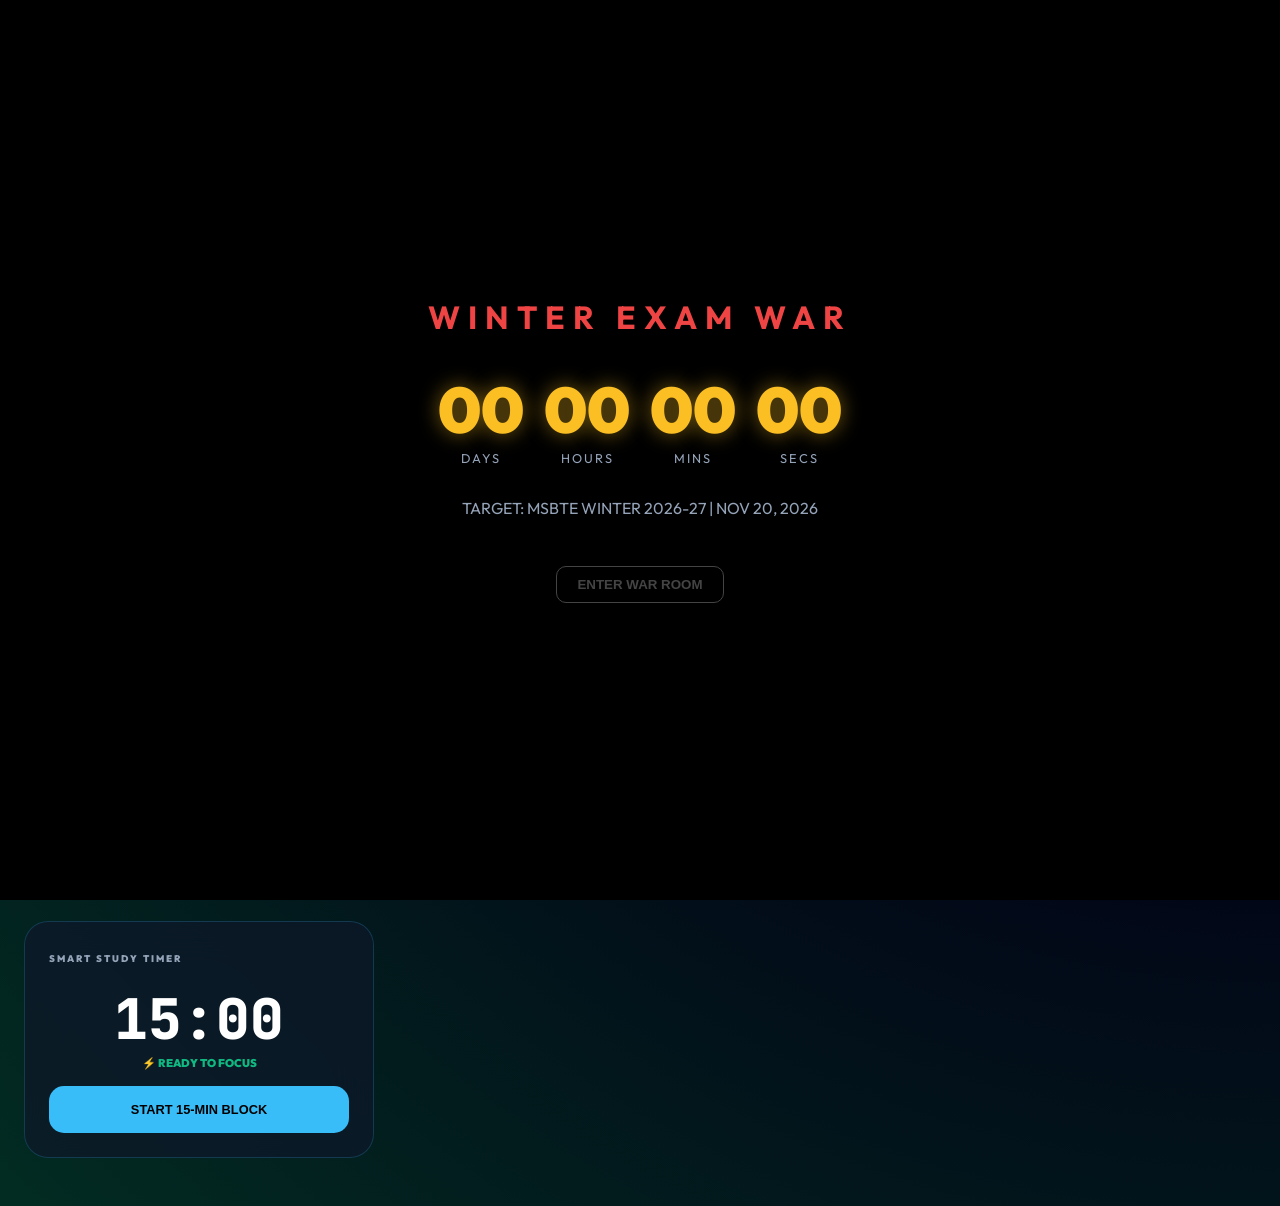
==== commit 46cd643a: "Add files via upload" ====
--- a/index.html
+++ b/index.html
@@ -98,14 +98,46 @@
 
         .video-btn { 
             display: inline-flex; align-items: center; gap: 8px; margin-top: 10px;
-            background: #ff0000; color: #fff; text-decoration: none; padding: 8px 12px;
-            border-radius: 10px; font-size: 0.7rem; font-weight: 900;
-        }
+            background: #ff0000; color: #fff; text-decoration: none; padding: 10px 15px;
+            border-radius: 12px; font-size: 0.75rem; font-weight: 900; transition: 0.3s;
+            border: none; cursor: pointer; width: 100%; justify-content: center;
+        }
+        .video-btn:hover { background: #cc0000; transform: scale(1.02); }
 
         /* EXAM CALENDAR */
         .calendar-table { width: 100%; border-collapse: collapse; margin-top: 1rem; }
         .calendar-table th { text-align: left; padding: 1rem; color: var(--text-muted); border-bottom: 1px solid var(--glass-border); }
         .calendar-table td { padding: 1rem; border-bottom: 1px solid rgba(255,255,255,0.05); }
+
+        /* 📺 AUTO-PLAY VIDEO & 15-MIN TIMER MODAL */
+        #video-modal {
+            display: none; position: fixed; top: 0; left: 0; width: 100%; height: 100%;
+            background: rgba(0,0,0,0.95); z-index: 10000; justify-content: center; align-items: center; flex-direction: column;
+            backdrop-filter: blur(10px);
+        }
+        #block-timer { 
+            font-size: 5rem; font-weight: 900; color: var(--danger-alert); 
+            text-shadow: 0 0 30px rgba(239, 68, 68, 0.5); margin-bottom: 10px; 
+            font-family: 'JetBrains Mono', monospace;
+        }
+        .video-container { 
+            width: 90%; max-width: 1000px; aspect-ratio: 16/9; 
+            background: #000; border: 2px solid var(--accent-blueprint); 
+            border-radius: 20px; overflow: hidden; box-shadow: 0 0 50px rgba(56, 189, 248, 0.3); 
+        }
+        #yt-player { width: 100%; height: 100%; border: none; }
+        .close-video-btn { 
+            margin-top: 20px; padding: 12px 40px; background: var(--danger-alert); 
+            color: white; border: none; border-radius: 12px; font-size: 1rem; 
+            font-weight: 900; cursor: pointer; transition: 0.3s;
+        }
+        .close-video-btn:hover { transform: scale(1.1); background: #b91c1c; }
+
+        .block-badge { 
+            display: inline-block; background: var(--danger-alert); color: white; 
+            padding: 3px 12px; border-radius: 8px; font-size: 0.7rem; 
+            font-weight: 900; margin-bottom: 10px; letter-spacing: 1px;
+        }
 
         @keyframes pulse { 0%, 100% { opacity: 1; } 50% { opacity: 0.7; } }
         @keyframes fadeIn { from { opacity: 0; transform: translateY(10px); } to { opacity: 1; transform: translateY(0); } }
@@ -152,6 +184,7 @@
         <nav>
             <div class="nav-link active" onclick="switchTab('main')">COMMAND CENTER</div>
             <div class="nav-link" onclick="switchTab('strategy')">STRATEGY 🎯</div>
+            <div class="nav-link" onclick="switchTab('resources')">RESOURCES 📺</div>
             <div class="nav-link" onclick="switchTab('backlog')">BACKLOG 📚</div>
             <div class="nav-link" onclick="switchTab('subjects')">15 SUBJECT VAULT</div>
             <div class="nav-link" onclick="switchTab('calendar')">EXAM CALENDAR</div>
@@ -220,13 +253,31 @@
             </div>
         </div>
 
-        <!-- 📚 BACKLOG SYSTEM -->
+        <!-- 📚 BACKLOG & SUBMISSIONS -->
         <div id="tab-backlog" class="tab-content">
-            <div class="glass-panel">
-                <h2 style="color: var(--danger-alert); margin-bottom: 1rem;">📚 PENDING BACKLOG</h2>
-                <p style="font-size: 0.8rem; color: var(--text-muted); margin-bottom: 1.5rem;">Solve these to recover XP and unlock next tasks.</p>
-                <div id="backlog-list">
-                    <!-- Injected via JS -->
+            <div style="display: grid; grid-template-columns: 1fr 1fr; gap: 20px;">
+                <div class="glass-panel">
+                    <h2 style="color: var(--danger-alert); margin-bottom: 1rem;">📚 PENDING BACKLOG</h2>
+                    <div id="backlog-list">
+                        <!-- Injected via JS -->
+                    </div>
+                </div>
+                <div class="glass-panel" style="border-left: 5px solid var(--warning-site);">
+                    <h2 style="color: var(--warning-site); margin-bottom: 1rem;">📝 SUBMISSION CHECKLIST (OCT 20 DEADLINE)</h2>
+                    <div style="font-size: 0.8rem;">
+                        <div style="margin-bottom: 10px; display: flex; align-items: center; gap: 10px;">
+                            <input type="checkbox" id="sub-manuals"> <label for="sub-manuals">15 Subjects Lab Manuals Checked ✅</label>
+                        </div>
+                        <div style="margin-bottom: 10px; display: flex; align-items: center; gap: 10px;">
+                            <input type="checkbox" id="sub-micro"> <label for="sub-micro">Micro Projects Submitted ✅</label>
+                        </div>
+                        <div style="margin-bottom: 10px; display: flex; align-items: center; gap: 10px;">
+                            <input type="checkbox" id="sub-assessment"> <label for="sub-assessment">Unit Tests & Assessment Clear ✅</label>
+                        </div>
+                        <div style="margin-bottom: 10px; display: flex; align-items: center; gap: 10px;">
+                            <input type="checkbox" id="sub-capstone"> <label for="sub-capstone">Capstone Project Final Report ✅</label>
+                        </div>
+                    </div>
                 </div>
             </div>
         </div>
@@ -262,44 +313,95 @@
                     <!-- SEPTEMBER -->
                     <div class="glass-panel" style="border-top: 4px solid var(--warning-site);">
                         <h3 style="color: var(--warning-site);">SEPTEMBER 2026</h3>
-                        <p style="font-size: 0.7rem; color: var(--danger-alert); font-weight: 900;">PHASE: EXAM FORM & REVISION</p>
+                        <p style="font-size: 0.7rem; color: var(--danger-alert); font-weight: 900;">PHASE: EXAM FORM & ₹3L FEES</p>
                         <div style="font-size: 0.75rem; margin-top: 10px;">
-                            <p>✅ **काय शिकावे:** TOS & DSR Design Numericals.</p>
-                            <p>✅ **काय करावे:** Exam Form भरा. मागील ५ वर्षांच्या प्रश्नपत्रिका सोडवा.</p>
-                            <p>❌ **काय करू नये:** नवीन स्किल्स शिकण्यात वेळ घालवू नका. फक्त परीक्षेवर फोकस करा.</p>
+                            <p>✅ **१० सप्टें - २२ सप्टें:** Exam Form भरणे आणि पहिली ३ लाख फी जमा करणे.</p>
+                            <p>✅ **काय करावे:** मागील ५ वर्षांच्या प्रश्नपत्रिका सोडवा. सर्व विषय वाचून पूर्ण करा.</p>
+                            <p>❌ **काय करू नये:** अभ्यासाची टालटाळ टाळा.</p>
                         </div>
                     </div>
 
                     <!-- OCTOBER -->
                     <div class="glass-panel" style="border-top: 4px solid var(--danger-alert);">
                         <h3 style="color: var(--danger-alert);">OCTOBER 2026</h3>
-                        <p style="font-size: 0.7rem; color: var(--text-main); font-weight: 900;">PHASE: PRACTICALS & JOURNALS</p>
+                        <p style="font-size: 0.7rem; color: var(--text-main); font-weight: 900;">PHASE: SUBMISSIONS & PRACTICALS</p>
                         <div style="font-size: 0.75rem; margin-top: 10px;">
-                            <p>✅ **काय शिकावे:** Lab Experiments & Oral Questions.</p>
-                            <p>✅ **काय करावे:** जर्नल्स पूर्ण करा. मित्रांसोबत ग्रुप स्टडी करा.</p>
-                            <p>❌ **काय करू नये:** जागरण करून तब्येत बिघडवू नका. ताण (Stress) घेऊ नका.</p>
+                            <p>🚨 **२० ऑक्टोबर डेडलाईन:** सर्व १५ विषयांचे Manuals, Micro Projects, आणि Assessments तपासून पूर्ण झालेच पाहिजेत.</p>
+                            <p>✅ **२० ते ३० ऑक्टोबर:** प्रॅक्टिकल परीक्षा. सर्व १५ विषय पूर्ण शिकून झाले पाहिजेत.</p>
+                            <p>❌ **काहीही बाकी नको:** साईटवर स्लॅब झुकू द्यायचा नसेल, तर इथे अचूकता हवी!</p>
                         </div>
                     </div>
 
                     <!-- NOVEMBER - DECEMBER -->
-                    <div class="glass-panel" style="border-top: 4px solid #fff;">
-                        <h3>NOV - DEC 2026</h3>
-                        <p style="font-size: 0.7rem; color: var(--danger-alert); font-weight: 900;">PHASE: THE WAR (EXAMS)</p>
+                    <div class="glass-panel" style="border-top: 4px solid #fff; background: rgba(239, 68, 68, 0.1);">
+                        <h3>NOV 10 - DEC 02, 2026</h3>
+                        <p style="font-size: 0.7rem; color: var(--danger-alert); font-weight: 900;">🚨 REVISION ONLY MODE 🚨</p>
                         <div style="font-size: 0.75rem; margin-top: 10px;">
-                            <p>✅ **काय शिकावे:** फक्त Revision & Model Answers.</p>
-                            <p>✅ **काय करावे:** रोज १ पेपर स्वतः लिहून काढा. अर्निग्स चालू ठेवा पण अभ्यासाला प्राधान्य द्या.</p>
-                            <p>❌ **काय करू नये:** पेपर झाल्यावर मित्रांसोबत जास्त चर्चा करू नका. पुढच्या पेपरची तयारी करा.</p>
-                        </div>
-                    </div>
-
-                    <!-- JANUARY 2027 -->
+                            <p>⚠️ **नियम:** या काळात नवीन काहीही शिकायचे नाही. फक्त जुन्या विषयांची रिव्हिजन करणे.</p>
+                            <p>✅ **काय करावे:** Numericals, Diagrams, आणि मागील पेपरची प्रॅक्टिस.</p>
+                            <p>✅ **फी:** हॉल तिकीट मिळवण्यासाठी उरलेली ३ लाख फी क्लिअर करणे.</p>
+                        </div>
+                    </div>
+
+                    <!-- DECEMBER - JANUARY -->
                     <div class="glass-panel" style="border-top: 4px solid var(--accent-blueprint); background: rgba(56, 189, 248, 0.1);">
-                        <h3 style="color: var(--accent-blueprint);">JANUARY 2027</h3>
-                        <p style="font-size: 0.7rem; color: var(--accent-eco); font-weight: 900;">PHASE: RESULT & FEE PAYMENT 💰</p>
+                        <h3 style="color: var(--accent-blueprint);">DEC 2026 - JAN 2027</h3>
+                        <p style="font-size: 0.7rem; color: var(--accent-eco); font-weight: 900;">PHASE: THE FINISHING SCHOOL 🎓</p>
                         <div style="font-size: 0.75rem; margin-top: 10px;">
-                            <p>✅ **काय शिकावे:** Interview Skills & Corporate Networking.</p>
-                            <p>✅ **काय करावे:** १० लाखांची फी भरा. निकालाचा आनंद साजरा करा.</p>
-                            <p>❌ **काय करू नये:** आळस करू नका. पुढील मोठ्या करिअरची तयारी सुरू करा.</p>
+                            <p>✅ **Skill Mastery:** Revit (3D Visualisation), Advanced Excel (Billing), Google Earth Pro.</p>
+                            <p>✅ **Professional Prep:** Portfolio Building, LinkedIn Networking, Naukri/Indeed Profile.</p>
+                            <p>✅ **Goal:** विद्यार्थी ते प्रोफेशनल इंजिनिअरमध्ये बदलणे. उरलेले पैसे कमवून १० लाखांचे मिशन पूर्ण करणे.</p>
+                        </div>
+                    </div>
+
+                    <!-- SUBJECT CATEGORIZATION -->
+                    <div class="glass-panel" style="grid-column: span 2; border-top: 4px solid var(--accent-blueprint);">
+                        <h3 style="color: var(--accent-blueprint); margin-bottom: 1rem;">🏗️ SUBJECT EXECUTION HIERARCHY</h3>
+                        <div style="display: grid; grid-template-columns: repeat(auto-fit, minmax(250px, 1fr)); gap: 15px;">
+                            <div style="background: rgba(239, 68, 68, 0.1); padding: 15px; border-radius: 10px; border: 1px solid var(--danger-alert);">
+                                <h4 style="color: var(--danger-alert);">🔴 HARD (DAILY)</h4>
+                                <p style="font-size: 0.7rem; color: var(--text-muted); margin: 5px 0;">AM, MOS, TOS, DSR</p>
+                                <ul style="font-size: 0.65rem; padding-left: 1rem;">
+                                    <li>2 Numericals</li>
+                                    <li>1 Formula Revision</li>
+                                    <li>1 PYQ (Previous Year)</li>
+                                </ul>
+                            </div>
+                            <div style="background: rgba(234, 179, 8, 0.1); padding: 15px; border-radius: 10px; border: 1px solid var(--warning-site);">
+                                <h4 style="color: var(--warning-site);">🟡 MEDIUM</h4>
+                                <p style="font-size: 0.7rem; color: var(--text-muted); margin: 5px 0;">EAC, BPD, CMA, CAA</p>
+                                <ul style="font-size: 0.65rem; padding-left: 1rem;">
+                                    <li>Drawing Practice</li>
+                                    <li>BOQ Preparation</li>
+                                    <li>Concept Clarity</li>
+                                </ul>
+                            </div>
+                            <div style="background: rgba(34, 197, 94, 0.1); padding: 15px; border-radius: 10px; border: 1px solid var(--accent-eco);">
+                                <h4 style="color: var(--accent-eco);">🟢 EASY</h4>
+                                <p style="font-size: 0.7rem; color: var(--text-muted); margin: 5px 0;">MGMT, ETC, SWM, MRS, PHE, EDP</p>
+                                <p style="font-size: 0.65rem; margin-top: 5px;">🎯 3-5 दिवसात एक विषय Clear करायचा.</p>
+                            </div>
+                        </div>
+                    </div>
+
+                    <!-- ⏱️ 15-MIN MICRO SYSTEM -->
+                    <div class="glass-panel" style="grid-column: span 2; border-top: 4px solid var(--accent-eco);">
+                        <h3 style="color: var(--accent-eco);">⏱️ 15-MIN ATOMIC BLOCK STRUCTURE</h3>
+                        <p style="font-size: 0.8rem; margin: 10px 0;">प्रत्येक १५ मिनिट = १ Micro Task (Daily Target: 20 Blocks)</p>
+                        <table style="width: 100%; font-size: 0.7rem; border-collapse: collapse; margin-top: 10px;">
+                            <tr style="border-bottom: 1px solid var(--glass-border);">
+                                <th style="padding: 5px; text-align: left;">TIME</th>
+                                <th style="padding: 5px; text-align: left;">ACTION</th>
+                            </tr>
+                            <tr><td style="padding: 5px; color: var(--accent-blueprint);">0 – 5 MIN</td><td style="padding: 5px;">🎥 Video (Concept)</td></tr>
+                            <tr><td style="padding: 5px; color: var(--accent-blueprint);">5 – 10 MIN</td><td style="padding: 5px;">✍️ Notes + Diagram</td></tr>
+                            <tr><td style="padding: 5px; color: var(--accent-blueprint);">10 – 15 MIN</td><td style="padding: 5px;">🧠 Formula + 1 Numerical</td></tr>
+                        </table>
+                        <div style="margin-top: 15px; background: rgba(0,0,0,0.3); padding: 10px; border-radius: 8px;">
+                            <p style="font-size: 0.7rem;">DAILY BLOCKS: <span id="daily-block-count">0</span> / 20</p>
+                            <div class="progress-container"><div class="progress-fill" id="daily-block-bar" style="width: 0%;"></div></div>
+                        </div>
+                    </div>
                         </div>
                     </div>
 
@@ -334,39 +436,21 @@
                         <tbody>
                             <tr>
                                 <td><strong>EXAM FORM FILLING</strong></td>
-                                <td>Sept 2026 (2nd Week)</td>
-                                <td><span style="color: var(--accent-eco);">₹2.5L VAULT TARGET</span></td>
+                                <td>Sept 10 - Sept 22, 2026</td>
+                                <td><span style="color: var(--accent-eco);">₹3L FEES READY</span></td>
                                 <td><button class="btn-action" style="padding: 5px 10px; font-size: 0.6rem;">DOCS READY</button></td>
                             </tr>
                             <tr>
                                 <td><strong>PRACTICAL / ORAL</strong></td>
-                                <td>Oct 27 - Nov 07, 2026</td>
-                                <td><span style="color: var(--danger-alert);">0% READY</span></td>
+                                <td>Oct 20 - Oct 30, 2026</td>
+                                <td><span style="color: var(--danger-alert);">LEARN ALL 15</span></td>
                                 <td><button class="btn-action" style="padding: 5px 10px; font-size: 0.6rem;">JOURNAL COMPLETE</button></td>
                             </tr>
                             <tr>
-                                <td><strong>ONLINE MCQ EXAM</strong></td>
-                                <td>Nov 2026 (1st Week)</td>
-                                <td><span style="color: var(--danger-alert);">0% READY</span></td>
-                                <td><button class="btn-action" style="padding: 5px 10px; font-size: 0.6rem;">MOCK TEST</button></td>
-                            </tr>
-                            <tr>
-                                <td><strong>DRAWING (BPD)</strong></td>
-                                <td>Nov 2026 (4-Hr Paper)</td>
-                                <td><span style="color: var(--danger-alert);">0% READY</span></td>
-                                <td><button class="btn-action" style="padding: 5px 10px; font-size: 0.6rem;">AUTO-CAD MODE</button></td>
-                            </tr>
-                            <tr>
                                 <td><strong>THEORY EXAM</strong></td>
-                                <td>Nov 15 - Dec 05, 2026</td>
-                                <td><span style="color: var(--danger-alert);">0% READY</span></td>
+                                <td>Nov 10 - Dec 02, 2026</td>
+                                <td><span style="color: var(--danger-alert);">₹3L REMAINING READY</span></td>
                                 <td><button class="btn-action" style="padding: 5px 10px; font-size: 0.6rem;">NUMERICALS WAR</button></td>
-                            </tr>
-                            <tr>
-                                <td><strong>FINAL RESULT</strong></td>
-                                <td>Jan 2027 (2nd Week)</td>
-                                <td><span style="color: var(--accent-blueprint);">₹10L GOAL REACH</span></td>
-                                <td><button class="btn-action" style="padding: 5px 10px; font-size: 0.6rem;">CELEBRATION</button></td>
                             </tr>
                         </tbody>
                     </table>
@@ -382,21 +466,21 @@
                 <div style="display: grid; grid-template-columns: repeat(auto-fit, minmax(300px, 1fr)); gap: 1.5rem;">
                     <!-- Skills Section -->
                     <div class="glass-panel" style="border-top: 4px solid var(--accent-eco);">
-                        <h3 style="color: var(--accent-eco); margin-bottom: 1rem;">🛠️ SKILL MASTERY</h3>
+                        <h3 style="color: var(--accent-eco); margin-bottom: 1rem;">🛠️ SKILL MASTERY (With & Without Syllabus)</h3>
                         <div style="font-size: 0.8rem;">
-                            <p><strong>WITH SYLLABUS:</strong></p>
+                            <p><strong>WITH SYLLABUS SKILLS:</strong></p>
                             <ul style="padding-left: 1.2rem; color: var(--text-muted); margin-bottom: 1rem;">
-                                <li><strong>EAC:</strong> PWD Format Estimation (Excel)</li>
-                                <li><strong>DSR:</strong> Bar Bending Schedule (BBS Master)</li>
-                                <li><strong>CAA:</strong> Govt E-Tendering Process</li>
-                                <li><strong>BPD:</strong> Municipal Sanction Drafting</li>
+                                <li><strong>EAC:</strong> PWD Format Estimation & Billing (Excel)</li>
+                                <li><strong>DSR:</strong> RCC Design & Bar Bending Schedule (BBS)</li>
+                                <li><strong>CAA:</strong> Govt Tendering & E-Tendering Process</li>
+                                <li><strong>BPD:</strong> Municipal Sanction Drawings & Bye-laws</li>
                             </ul>
-                            <p><strong>WITHOUT SYLLABUS (PRO):</strong></p>
+                            <p><strong>PRO SKILLS (Without Syllabus):</strong></p>
                             <ul style="padding-left: 1.2rem; color: var(--text-muted);">
-                                <li><strong>BIM:</strong> Revit / Civil 3D Mastery</li>
-                                <li><strong>QS:</strong> Real-Estate Budgeting</li>
-                                <li><strong>Planning:</strong> MS Project / Primavera</li>
-                                <li><strong>Interviews:</strong> English & Aptitude</li>
+                                <li><strong>BIM:</strong> Revit Architecture & Structural Modeling</li>
+                                <li><strong>Data:</strong> Advanced Excel for Civil Engineering & MIS</li>
+                                <li><strong>Planning:</strong> MS Project / Primavera Basics</li>
+                                <li><strong>Soft Skills:</strong> English Fluency & Aptitude for Interviews</li>
                             </ul>
                         </div>
                     </div>
@@ -423,24 +507,24 @@
                     </div>
                 </div>
 
-                <div class="glass-panel" style="margin-top: 1.5rem; background: rgba(0,0,0,0.5);">
-                    <h3 style="color: var(--danger-alert);">💰 MISSION ₹10,00,000 (JANUARY 2027)</h3>
-                    <p style="font-size: 0.8rem; color: var(--text-muted); margin-top: 5px;">Phase-wise Professional Earning Strategy:</p>
-                    <div style="display: grid; grid-template-columns: repeat(auto-fit, minmax(200px, 1fr)); gap: 1rem; margin-top: 1rem;">
-                        <div style="background: var(--glass); padding: 10px; border-radius: 10px; text-align: center;">
-                            <p style="font-weight: 900; font-size: 0.7rem;">PHASE 1 (MAY-AUG)</p>
-                            <p style="color: var(--accent-eco);">₹5,00,000 (Freelancing)</p>
-                        </div>
-                        <div style="background: var(--glass); padding: 10px; border-radius: 10px; text-align: center;">
-                            <p style="font-weight: 900; font-size: 0.7rem;">PHASE 2 (SEPT-OCT)</p>
-                            <p style="color: var(--accent-eco);">₹2,00,000 (Tenders/Sanctions)</p>
-                        </div>
-                        <div style="background: var(--glass); padding: 10px; border-radius: 10px; text-align: center;">
-                            <p style="font-weight: 900; font-size: 0.7rem;">PHASE 3 (DEC-JAN)</p>
-                            <p style="color: var(--accent-eco);">₹3,00,000 (Audits/Consultancy)</p>
-                        </div>
-                    </div>
-                </div>
+                    <div class="glass-panel" style="margin-top: 1.5rem; background: rgba(0,0,0,0.5);">
+                        <h3 style="color: var(--danger-alert);">💰 MISSION ₹10,00,000 (THE FINISHING SCHOOL)</h3>
+                        <p style="font-size: 0.8rem; color: var(--text-muted); margin-top: 5px;">Post-Exam Professional Earning Strategy:</p>
+                        <div style="display: grid; grid-template-columns: repeat(auto-fit, minmax(200px, 1fr)); gap: 1rem; margin-top: 1rem;">
+                            <div style="background: var(--glass); padding: 10px; border-radius: 10px; text-align: center;">
+                                <p style="font-weight: 900; font-size: 0.7rem;">BILL VERIFICATION</p>
+                                <p style="color: var(--accent-eco);">Commision on Contractor Bills</p>
+                            </div>
+                            <div style="background: var(--glass); padding: 10px; border-radius: 10px; text-align: center;">
+                                <p style="font-weight: 900; font-size: 0.7rem;">3D VISUALISATION</p>
+                                <p style="color: var(--accent-eco);">₹3,000 - ₹5,000 Per View</p>
+                            </div>
+                            <div style="background: var(--glass); padding: 10px; border-radius: 10px; text-align: center;">
+                                <p style="font-weight: 900; font-size: 0.7rem;">MUNICIPAL SANCTIONS</p>
+                                <p style="color: var(--accent-eco);">Consultancy Fees</p>
+                            </div>
+                        </div>
+                    </div>
             </div>
         </div>
 
@@ -495,9 +579,9 @@
                             <span id="bucket-fees-val" style="font-size: 0.7rem; font-weight: 900;">₹0 / 3,00,000</span>
                         </div>
                         <div class="glass-panel" style="margin-bottom: 0; padding: 10px; background: rgba(0,0,0,0.2);">
-                            <p style="font-size: 0.6rem; font-weight: 900;">🏛️ B.E. ADMISSION (3L)</p>
+                            <p style="font-size: 0.6rem; font-weight: 900;">🏛️ B.E. ADMISSION (2L)</p>
                             <div class="bar-container" style="height: 5px;"><div class="bar-fill" id="bucket-admission-bar" style="width: 0%; background: var(--accent-eco);"></div></div>
-                            <span id="bucket-admission-val" style="font-size: 0.7rem; font-weight: 900;">₹0 / 3,00,000</span>
+                            <span id="bucket-admission-val" style="font-size: 0.7rem; font-weight: 900;">₹0 / 2,00,000</span>
                         </div>
                         <div class="glass-panel" style="margin-bottom: 0; padding: 10px; background: rgba(0,0,0,0.2);">
                             <p style="font-size: 0.6rem; font-weight: 900;">🏠 PERSONAL NEEDS (2L)</p>
@@ -505,9 +589,9 @@
                             <span id="bucket-personal-val" style="font-size: 0.7rem; font-weight: 900;">₹0 / 2,00,000</span>
                         </div>
                         <div class="glass-panel" style="margin-bottom: 0; padding: 10px; background: rgba(0,0,0,0.2);">
-                            <p style="font-size: 0.6rem; font-weight: 900;">💼 OTHER GOALS (2L)</p>
-                            <div class="bar-container" style="height: 5px;"><div class="bar-fill" id="bucket-other-bar" style="width: 0%; background: #fff;"></div></div>
-                            <span id="bucket-other-val" style="font-size: 0.7rem; font-weight: 900;">₹0 / 2,00,000</span>
+                            <p style="font-size: 0.6rem; font-weight: 900;">💼 FINAL EXAM FEES (3L)</p>
+                            <div class="bar-container" style="height: 5px;"><div class="bar-fill" id="bucket-final_fees-bar" style="width: 0%; background: #fff;"></div></div>
+                            <span id="bucket-final_fees-val" style="font-size: 0.7rem; font-weight: 900;">₹0 / 3,00,000</span>
                         </div>
                     </div>
 
@@ -521,10 +605,10 @@
                             <input type="text" id="income-desc" placeholder="Project Name (e.g. AutoCAD Plan)" style="background: rgba(0,0,0,0.3); border: 1px solid var(--glass-border); padding: 10px; border-radius: 10px; color: #fff;">
                             <input type="number" id="income-amount" placeholder="Amount (₹)" style="background: rgba(0,0,0,0.3); border: 1px solid var(--glass-border); padding: 10px; border-radius: 10px; color: #fff;">
                             <select id="income-bucket" style="background: rgba(0,0,0,0.3); border: 1px solid var(--glass-border); padding: 10px; border-radius: 10px; color: #fff;">
-                                <option value="fees">Add to Diploma Fees (3L Goal)</option>
-                                <option value="admission">Add to B.E. Admission (3L Goal)</option>
-                                <option value="personal">Add to Personal Needs (2L Goal)</option>
-                                <option value="other">Add to Other Goals (2L Goal)</option>
+                                <option value="fees">Diploma Fees (3L - Sept)</option>
+                                <option value="final_fees">Final Exam Fees (3L - Nov)</option>
+                                <option value="personal">Personal Needs (2L)</option>
+                                <option value="admission">B.E. Admission (2L - Jan)</option>
                             </select>
                             <button onclick="logRealIncome()" class="btn-action" style="background: var(--accent-eco); color: #000;">ADD TO CASH FLOW</button>
                         </div>
@@ -539,13 +623,124 @@
             </div>
         </div>
 
-        <!-- 📄 PORTFOLIO -->
+        <!-- 📺 STUDY RESOURCES -->
+        <div id="tab-resources" class="tab-content">
+            <div class="glass-panel">
+                <h2 style="color: var(--accent-blueprint); margin-bottom: 1.5rem;">📺 ZERO TO HERO: VIDEO LIBRARY</h2>
+                <div style="margin-bottom: 1.5rem;">
+                    <input type="text" placeholder="Search Subject or Skill (e.g. AM, AutoCAD)..." style="width: 100%; background: var(--glass); border: 1px solid var(--glass-border); padding: 15px; border-radius: 10px; color: #fff;">
+                </div>
+                
+                <div style="display: grid; grid-template-columns: repeat(auto-fit, minmax(300px, 1fr)); gap: 1.5rem;">
+                    <!-- HARD SUBJECTS -->
+                    <div class="glass-panel" style="border-top: 4px solid var(--danger-alert);">
+                        <h3 style="color: var(--danger-alert);">🔴 HARD (DAILY) SEARCH</h3>
+                        <div style="font-size: 0.7rem; margin-top: 10px;">
+                            <p>🔍 **AM:** "Applied Mechanics basic concepts", "Force resolution numericals"</p>
+                            <p>🔍 **MOS:** "Stress strain explained", "Moment of inertia problems"</p>
+                            <p>🔍 **TOS:** "SFD BMD explained", "Types of loads"</p>
+                            <p>🔍 **DSR:** "RCC design basics", "Steel design simple"</p>
+                        </div>
+                    </div>
+
+                    <!-- MEDIUM SUBJECTS -->
+                    <div class="glass-panel" style="border-top: 4px solid var(--warning-site);">
+                        <h3 style="color: var(--warning-site);">🟡 MEDIUM (QS & DRAWING)</h3>
+                        <div style="font-size: 0.7rem; margin-top: 10px;">
+                            <p>🔍 **EAC:** "BOQ excel tutorial", "Quantity takeoff civil", "Rate analysis"</p>
+                            <p>🔍 **BPD:** "AutoCAD house plan", "2BHK drawing tutorial"</p>
+                            <p>🔍 **CAA:** "Contract types civil", "Tendering basics"</p>
+                        </div>
+                    </div>
+
+                    <!-- Sidebar Extra -->
+                    <div class="glass-panel" style="margin-bottom: 1.5rem; border-left: 5px solid var(--accent-blueprint);">
+                        <h3 style="color: var(--accent-blueprint); margin-bottom: 10px;">📍 BASE CAMP</h3>
+                        <p style="font-size: 0.8rem; font-weight: 900;">Parwatwadi, Belwandi, Shrigonda</p>
+                        <p style="font-size: 0.7rem; color: var(--text-muted);">PIN: 413702 | Ahilyanagar</p>
+                        <hr style="border: 0; border-top: 1px solid var(--glass-border); margin: 10px 0;">
+                        <p style="font-size: 0.75rem; color: var(--warning-site);"><strong>🎯 MISSION:</strong> 15 Sub Clear + ₹10L</p>
+                    </div>
+
+                    <!-- ⚡ VILLAGE POWER STATUS (FUSE LOGIC) -->
+                    <div id="fuse-status" class="glass-panel" style="margin-bottom: 1.5rem; border-left: 5px solid var(--danger-alert);">
+                        <h3 style="color: var(--danger-alert); margin-bottom: 5px;">⚡ POWER STATUS</h3>
+                        <div id="fuse-display" style="font-size: 0.9rem; font-weight: 900;">Calculating...</div>
+                        <p id="fuse-recommendation" style="font-size: 0.65rem; color: var(--text-muted); margin-top: 5px;"></p>
+                    </div>
+
+                    <!-- EASY SUBJECTS -->
+                    <div class="glass-panel" style="border-top: 4px solid var(--accent-eco);">
+                        <h3 style="color: var(--accent-eco);">🟢 EASY (FAST CLEAR)</h3>
+                        <div style="font-size: 0.7rem; margin-top: 10px;">
+                            <p>🔍 **PHE:** "PHE basics diploma", "Water supply simple"</p>
+                            <p>🔍 **SWM:** "Solid waste management simple"</p>
+                            <p>🔍 **MRS:** "Maintenance repair civil basics"</p>
+                        </div>
+                    </div>
+                </div>
+
+                <div class="glass-panel" style="margin-top: 1.5rem; background: rgba(56, 189, 248, 0.1); text-align: center;">
+                    <p style="font-size: 0.9rem;">💡 **Pro Tip:** Don't just watch. Open AutoCAD/Excel and practice every 15-min block!</p>
+                </div>
+            </div>
+        </div>
         <div id="tab-portfolio" class="tab-content">
-            <div class="glass-panel" style="text-align: center; padding: 4rem;">
-                <h2 style="margin-bottom: 1rem;">BUILDING YOUR FUTURE</h2>
-                <p style="color: var(--text-muted); margin-bottom: 2rem;">Every task you complete builds your professional portfolio.</p>
-                <button class="btn-action" style="width: auto; padding: 1rem 3rem;" onclick="window.print()">GENERATE CIVIL ENGINEER RESUME</button>
+            <div class="glass-panel">
+                <h2 style="color: var(--accent-blueprint); margin-bottom: 1.5rem;">🏗️ SUPER ENGINEER PROFESSIONAL PORTFOLIO</h2>
+                <div style="display: grid; grid-template-columns: repeat(auto-fit, minmax(350px, 1fr)); gap: 1.5rem;">
+                    
+                    <!-- AutoCAD Projects -->
+                    <div class="glass-panel" style="border-top: 4px solid var(--accent-blueprint);">
+                        <h3>📐 ARCHITECTURAL DRAFTING</h3>
+                        <p style="font-size: 0.7rem; color: var(--text-muted); margin-bottom: 1rem;">AutoCAD / Revit Submission Drawings</p>
+                        <div style="display: grid; grid-template-columns: 1fr 1fr; gap: 10px;">
+                            <div style="aspect-ratio: 16/9; background: #000; border: 1px solid var(--glass-border); border-radius: 8px; display: flex; align-items: center; justify-content: center; font-size: 0.6rem; color: var(--text-muted);">[PROJECT IMAGE 1]</div>
+                            <div style="aspect-ratio: 16/9; background: #000; border: 1px solid var(--glass-border); border-radius: 8px; display: flex; align-items: center; justify-content: center; font-size: 0.6rem; color: var(--text-muted);">[PROJECT IMAGE 2]</div>
+                        </div>
+                        <p style="font-size: 0.75rem; margin-top: 10px;">✅ 10+ Residential Plans Completed</p>
+                    </div>
+
+                    <!-- Estimation Projects -->
+                    <div class="glass-panel" style="border-top: 4px solid var(--accent-eco);">
+                        <h3>💰 QUANTITY SURVEYING (QS)</h3>
+                        <p style="font-size: 0.7rem; color: var(--text-muted); margin-bottom: 1rem;">Detailed Estimates & PWD Billing</p>
+                        <div style="background: rgba(16, 185, 129, 0.1); padding: 10px; border-radius: 8px;">
+                            <p style="font-size: 0.75rem; color: var(--accent-eco);">Total Projects Estimated: ₹1.2 Cr+</p>
+                            <p style="font-size: 0.65rem; margin-top: 5px;">Skills: Excel Automation, BBS, Lead-Lift Analysis.</p>
+                        </div>
+                    </div>
+
+                    <!-- Design Projects -->
+                    <div class="glass-panel" style="border-top: 4px solid var(--warning-site);">
+                        <h3>🏗️ STRUCTURAL DESIGN</h3>
+                        <p style="font-size: 0.7rem; color: var(--text-muted); margin-bottom: 1rem;">RCC & Steel Structural Drawings</p>
+                        <ul style="font-size: 0.75rem; padding-left: 1rem;">
+                            <li>G+2 Residential Slab Design (IS 456)</li>
+                            <li>Steel Roof Truss Design (IS 800)</li>
+                            <li>Foundation Layouts (Safe Bearing Capacity)</li>
+                        </ul>
+                    </div>
+                </div>
+
+                <div class="glass-panel" style="margin-top: 1.5rem; text-align: center; background: rgba(56, 189, 248, 0.1);">
+                    <h3 style="color: var(--accent-blueprint);">🚀 READY FOR THE HUNT?</h3>
+                    <p style="font-size: 0.8rem; margin: 10px 0;">Your dashboard tracks every task as a portfolio achievement.</p>
+                    <div style="display: flex; gap: 10px; justify-content: center;">
+                        <button class="btn-action" style="width: auto;" onclick="window.print()">PRINT PROFESSIONAL CV</button>
+                        <button class="btn-action" style="width: auto; background: var(--accent-eco);" onclick="speak('Generating digital portfolio link...')">SHARE DIGITAL PORTFOLIO</button>
+                    </div>
+                </div>
             </div>
+        </div>
+
+    <div id="video-modal">
+        <h2 style="color: var(--accent-blueprint); margin-bottom: 5px; font-weight: 900; letter-spacing: 2px;">🔴 15-MIN ATOMIC FOCUS MODE</h2>
+        <div id="block-timer">15:00</div>
+        <div class="video-container">
+            <iframe id="yt-player" src="" allow="autoplay; encrypted-media" allowfullscreen></iframe>
+        </div>
+        <button class="close-video-btn" onclick="closeVideo()">FINISH BLOCK & TAKE NOTES ✍️</button>
     </div>
 
     <script>
@@ -556,10 +751,10 @@
             vault: 0,
             realCash: 0,
             buckets: {
-                fees: 0,        // Target: 3,00,000
-                admission: 0,   // Target: 3,00,000
+                fees: 0,        // Target: 3,00,000 (Sept)
+                admission: 0,   // Target: 2,00,000 (Jan)
                 personal: 0,    // Target: 2,00,000
-                other: 0        // Target: 2,00,000
+                final_fees: 0   // Target: 3,00,000 (Nov)
             },
             xp: 0,
             level: 1,
@@ -575,7 +770,23 @@
             timer: { active: false, seconds: 15 * 60 }
         };
 
-        let SUBJECT_DATA = [];
+        let SUBJECT_DATA = [
+            { code: "22509", name: "Management", diff: "Easy", currentTopic: "Chapter 1: 6 M's of Management", ytId: "kL_5mH-9X9o" },
+            { code: "22607", name: "Solid Waste Management", diff: "Easy", currentTopic: "Types of Urban Waste", ytId: "QO9fE6Z1N1M" },
+            { code: "22603", name: "Emerging Trends in Civil", diff: "Easy", currentTopic: "Smart Cities & AI in Construction", ytId: "Y8o-H1-6Uf0" },
+            { code: "22032", name: "Entrepreneurship Development", diff: "Easy", currentTopic: "Business Idea Generation", ytId: "mXwF3XN-mJc" },
+            { code: "22602", name: "Maintenance & Repair", diff: "Easy", currentTopic: "Structural Distress Identification", ytId: "U8G6e9H7pGg" },
+            { code: "22404", name: "Public Health Engineering", diff: "Easy", currentTopic: "Sources of Water Supply", ytId: "9o4vXN6Y0N0" },
+            { code: "22601", name: "Contracts & Accounts", diff: "Medium", currentTopic: "Tender Process & PWD Procedures", ytId: "L8S6e9H7pGg" },
+            { code: "22405", name: "Building Planning & Drawing", diff: "Medium", currentTopic: "Bye-laws & Line Plans", ytId: "B8S6e9H7pGg" },
+            { code: "EAC", name: "Estimation & Costing", diff: "Medium", currentTopic: "Unit Conversion & BOQ Basics", ytId: "E8S6e9H7pGg" },
+            { code: "22061", name: "Construction Management", diff: "Medium", currentTopic: "Site Resource Planning", ytId: "C8S6e9H7pGg" },
+            { code: "22060", name: "Capstone Project", diff: "Medium", currentTopic: "Report Writing & Execution", ytId: "P8S6e9H7pGg" },
+            { code: "AM", name: "Applied Mechanics", diff: "Hard", currentTopic: "Centroid & Resolution of Forces", ytId: "QY8jTfF9qOQ" },
+            { code: "MOS", name: "Mechanics of Structures", diff: "Hard", currentTopic: "Stress, Strain & Bending Moment", ytId: "R-9XfQp_6_g" },
+            { code: "22402", name: "Theory of Structures", diff: "Hard", currentTopic: "SFD & BMD for Beams", ytId: "T8S6e9H7pGg" },
+            { code: "22502", name: "Design of Steel & RCC", diff: "Hard", currentTopic: "IS 456 & 800 Design Steps", ytId: "D8S6e9H7pGg" }
+        ];
 
         const REWARD_TITLES = ["🔥 APPLIED MASTER", "🚀 CIVIL PRO", "💎 QUANTITY KING", "🏆 ROADMAP GOD"];
         const PUNISHMENTS = [
@@ -594,6 +805,8 @@
         ];
 
         async function init() {
+            // Adjust MISSION_START to May 1st, 2026 for testing/demo
+            // Current local time is April 29, 2026.
             loadState();
             checkStreak();
             await fetchRoadmap();
@@ -602,18 +815,111 @@
             renderDailyTasks();
             renderBacklog();
             renderCashHistory();
+            
+            // Set current date display if needed
+            const today = new Date();
+            console.log("System initialized on: " + today.toLocaleString());
+            
             setInterval(tick, 1000);
         }
 
+        // 📺 VIDEO PLAYER LOGIC (JARVIS MODE)
+        let blockTimerInterval;
+        function openVideo(videoIdOrSearch) {
+            const modal = document.getElementById('video-modal');
+            const player = document.getElementById('yt-player');
+            const timerDisplay = document.getElementById('block-timer');
+            
+            let finalUrl = "";
+            if (videoIdOrSearch.length === 11 && !videoIdOrSearch.includes(" ")) {
+                finalUrl = `https://www.youtube.com/embed/${videoIdOrSearch}?autoplay=1&rel=0&modestbranding=1`;
+            } else {
+                window.open(`https://www.youtube.com/results?search_query=${encodeURIComponent(videoIdOrSearch)}`, '_blank');
+                return;
+            }
+
+            player.src = finalUrl;
+            modal.style.display = 'flex';
+            speak("15-minute atomic focus block started. Stay locked in.");
+
+            // Start 15-Minute Countdown
+            let timeLeft = 900; 
+            clearInterval(blockTimerInterval);
+            blockTimerInterval = setInterval(() => {
+                let m = Math.floor(timeLeft / 60);
+                let s = timeLeft % 60;
+                timerDisplay.innerText = `${m.toString().padStart(2, '0')}:${s.toString().padStart(2, '0')}`;
+                
+                if (timeLeft <= 0) {
+                    clearInterval(blockTimerInterval);
+                    timerDisplay.innerText = "TIME UP!";
+                    timerDisplay.style.color = "var(--accent-eco)";
+                    
+                    // Award Rewards
+                    state.vault += 500;
+                    state.xp += 50;
+                    if(!state.dailyBlocks) state.dailyBlocks = 0;
+                    state.dailyBlocks++;
+                    
+                    saveState();
+                    updateDashboard();
+                    
+                    speak("Block Complete. Five hundred rupees added to vault.");
+                    notify("✅ 1 BLOCK COMPLETE +₹500", "success");
+                    alert("✅ 1 Block Complete +₹500\nआता पुढचा ॲटॉमिक टास्क अनलॉक झाला आहे!");
+                }
+                timeLeft--;
+            }, 1000);
+        }
+
+        function closeVideo() {
+            const modal = document.getElementById('video-modal');
+            const player = document.getElementById('yt-player');
+            player.src = ""; // Stops the video
+            clearInterval(blockTimerInterval);
+            modal.style.display = 'none';
+            speak("Video closed. Now, complete the diagram and numericals in your notebook.");
+            alert("🔥 Atomic Block संपला! आता वहीत डायग्राम काढ आणि मला फोटो पाठव!");
+        }
+
         async function fetchRoadmap() {
-            try {
-                const res = await fetch('master_roadmap.json');
-                const data = await res.json();
-                SUBJECT_DATA = data.subjects;
-            } catch (e) {
-                console.error("Failed to load roadmap", e);
-            }
-        }
+            // Already populated SUBJECT_DATA hardcoded for precision
+            console.log("Roadmap initialized with 15 subjects.");
+        }
+
+        function updateFuseStatus() {
+            const now = new Date();
+            const hour = now.getHours();
+            const fuseDisplay = document.getElementById('fuse-display');
+            const fuseRec = document.getElementById('fuse-recommendation');
+            
+            // Week 3 Logic (Current):
+            // 6pm-10pm: Single Fuse
+            // 10pm-6am: Double Fuse
+            // 6am-6pm: Single Fuse (Implied light available)
+            
+            let status = "SINGLE FUSE";
+            let color = "var(--warning-site)";
+            let rec = "Use Laptop (Victus) / Mobile - Charging available.";
+
+            if (hour >= 22 || hour < 6) {
+                status = "DOUBLE FUSE 🔥";
+                color = "var(--accent-eco)";
+                rec = "MAX POWER! Run Heavy Simulations / High-Speed Learning.";
+            } else if (hour >= 18 && hour < 22) {
+                status = "SINGLE FUSE ⚡";
+                color = "var(--warning-site)";
+                rec = "Limited Power. Good for Notebook study & Mobile videos.";
+            }
+
+            if(fuseDisplay) {
+                fuseDisplay.innerText = status;
+                fuseDisplay.style.color = color;
+                fuseRec.innerText = rec;
+            }
+        }
+        setInterval(updateFuseStatus, 60000);
+        updateFuseStatus();
 
         function checkStreak() {
             const today = new Date().toDateString();
@@ -640,23 +946,35 @@
 
         function getMissionDay() {
             const now = new Date().getTime();
-            const diff = now - MISSION_START;
-            return Math.max(1, Math.floor(diff / 86400000) + 1);
+            const start = MISSION_START;
+            if (now < start) return 0; // Warm-up mode
+            const diff = now - start;
+            return Math.floor(diff / 86400000) + 1;
         }
 
         function renderDailyTasks() {
             const container = document.getElementById('daily-tasks');
             const day = getMissionDay();
+            
+            if (day === 0) {
+                renderWarmupTasks(container);
+                return;
+            }
+
             const sub = SUBJECT_DATA[(day - 1) % SUBJECT_DATA.length];
+            if (!sub) {
+                container.innerHTML = `<p style='color:var(--text-muted);'>Roadmap not loaded or mission not started.</p>`;
+                return;
+            }
             
             container.innerHTML = `
                 <div class="glass-panel" style="border-left: 10px solid var(--accent-blueprint);">
                     <div style="display:flex; justify-content:space-between; align-items:center;">
-                        <h3 style="color:var(--accent-blueprint);">DAY ${day}: ${sub.name}</h3>
+                        <h3 style="color:var(--accent-blueprint);"><span class="block-badge">⏱️ 15-MIN BLOCK</span> DAY ${day}: ${sub.name}</h3>
                         <span class="subject-tag tag-${sub.diff.toLowerCase()}">${sub.diff}</span>
                     </div>
-                    <p style="font-size:0.8rem; margin:10px 0;"><strong>TASK:</strong> Resolution of Forces & Resultant Theory.</p>
-                    <a href="https://www.youtube.com/results?search_query=msbte+${sub.name}+resolution+of+forces" target="_blank" class="video-btn">📺 WATCH VIDEO</a>
+                    <p style="font-size:0.8rem; margin:10px 0;"><strong>TASK:</strong> ${sub.currentTopic || 'Chapter 1: Basics & Fundamentals'}</p>
+                    <button onclick="openVideo('QY8jTfF9qOQ')" class="video-btn">▶️ START 15-MIN VIDEO (Auto-Play)</button>
                     
                     <div style="margin-top:20px;">
                         <p style="font-size:0.7rem; color:var(--text-muted); margin-bottom:5px;">PASTE NOTES FOR AI AUDIT:</p>
@@ -666,6 +984,130 @@
                     </div>
                 </div>
             `;
+        }
+
+        function renderWarmupTasks(container) {
+            const today = new Date().toISOString().split('T')[0];
+            const isApril29 = today === "2026-04-29";
+            
+            container.innerHTML = `
+                <div class="glass-panel" style="border-left: 10px solid var(--warning-site); background: rgba(251, 191, 36, 0.05);">
+                    <h2 style="color: var(--warning-site); margin-bottom: 1rem;">🔥 SYSTEM WARM-UP: ${isApril29 ? 'APRIL 29' : 'PRE-MISSION'}</h2>
+                    <p style="font-size: 0.9rem; color: var(--text-main); margin-bottom: 1.5rem;">ज्ञानेश्वर, मिशन १० लाख खऱ्या अर्थाने सुरू झालं आहे. आजचे Atomic Targets पूर्ण कर!</p>
+                    
+                    <div class="glass-panel" style="border-left: 5px solid var(--accent-blueprint); margin-bottom: 1rem;">
+                        <h4 style="color: var(--accent-blueprint);">🧠 1. Applied Mechanics (AM)</h4>
+                        <p style="font-size: 0.75rem; margin-top: 5px;"><strong>Task:</strong> Resolution of $10\text{ kN}$ force at $30^\circ$.</p>
+                        <div style="display: flex; gap: 10px; margin-top: 10px;">
+                            <input type="number" id="am-fx" placeholder="Fx (kN)" style="width: 100px; padding: 5px; font-size: 0.8rem;">
+                            <input type="number" id="am-fy" placeholder="Fy (kN)" style="width: 100px; padding: 5px; font-size: 0.8rem;">
+                            <button onclick="verifyAM()" style="background: var(--accent-blueprint); color: #000; border: none; padding: 5px 15px; border-radius: 5px; cursor: pointer; font-weight: 900;">CHECK</button>
+                        </div>
+                        <button class="video-btn" style="margin-top: 10px; background: linear-gradient(90deg, #e52d27, #b31217);" onclick="openVideo('QY8jTfF9qOQ')">▶️ WATCH NOW (Auto-Play)</button>
+                        <div id="am-result" style="margin-top: 10px; font-size: 0.7rem; font-weight: 900;"></div>
+                    </div>
+
+                    <div class="glass-panel" style="border-left: 5px solid var(--accent-eco); margin-bottom: 1rem;">
+                        <h4 style="color: var(--accent-eco);">💻 2. AutoCAD Skill</h4>
+                        <p style="font-size: 0.75rem; margin-top: 5px;"><strong>Task:</strong> $10\text{ ft} \times 10\text{ ft}$ Room Centerline Layout.</p>
+                        <p style="font-size: 0.65rem; color: var(--text-muted);">भिंतींच्या मध्यभागातून जाणारी 'Centerline' काढा आणि Layers वापरा.</p>
+                        <div style="margin-top: 10px; display: flex; align-items: center; gap: 10px;">
+                            <input type="checkbox" id="cad-task" onchange="checkWarmupStatus()">
+                            <label for="cad-task" style="margin: 0; color: #fff;">भिंत आणि सेंटरलाईन लेयर्स तयार केले?</label>
+                        </div>
+                    </div>
+
+                    <div class="glass-panel" style="border-left: 5px solid var(--danger-alert);">
+                        <h4 style="color: var(--danger-alert);">🛠️ 3. Site Skill: Tape Mastery</h4>
+                        <p style="font-size: 0.75rem; margin-top: 5px;"><strong>Task:</strong> Measure any wall in your home.</p>
+                        <div style="display: grid; grid-template-columns: 1fr 1fr 1fr; gap: 5px; margin-top: 10px;">
+                            <input type="number" id="tape-mm" placeholder="Length (mm)" style="padding: 5px; font-size: 0.7rem;">
+                            <input type="number" id="tape-inch" placeholder="Length (in)" style="padding: 5px; font-size: 0.7rem;">
+                            <input type="number" id="tape-ft" placeholder="Length (ft)" style="padding: 5px; font-size: 0.7rem;">
+                        </div>
+                        <button onclick="verifyTape()" class="btn-action" style="margin-top: 10px; padding: 5px; font-size: 0.7rem; height: auto;">VERIFY CONVERSION</button>
+                        <div id="tape-result" style="margin-top: 10px; font-size: 0.7rem; font-weight: 900;"></div>
+                    </div>
+
+                    <div id="warmup-reward" class="glass-panel" style="margin-top: 1.5rem; border: 2px dashed var(--warning-site); display: none; text-align: center;">
+                        <h3 style="color: var(--warning-site);">🎁 GIFT UNLOCKED: THE SECRET OF COLUMN REINFORCEMENT</h3>
+                        <div id="gift-content" style="font-size: 0.8rem; margin-top: 10px; text-align: left; background: rgba(0,0,0,0.5); padding: 15px; border-radius: 10px;">
+                            <p><strong>Column Reinforcement चा नियम:</strong></p>
+                            <p>१. किमान ४ बार असावेत (Square/Rectangular column साठी).</p>
+                            <p>२. बारचा व्यास किमान १२ mm असावा.</p>
+                            <p>३. <strong>Lap Length:</strong> ४०d ते ५०d (जिथे d = बारचा व्यास). लॅपिंग नेहमी कॉलमच्या मध्यभाग (Center of column) असावे, जंक्शनवर नको!</p>
+                            <p>४. <strong>Ties/Stirrups:</strong> जंक्शन जवळ डिस्टन्स कमी असावे ($100\text{ mm}$) आणि मध्यभागी वाढवावे ($150\text{ mm}$ - $200\text{ mm}$).</p>
+                            <p style="margin-top: 10px; color: var(--accent-eco);">हे अचूक असेल तर स्ट्रक्चरल स्ट्रेंथ वाढते! 🚀</p>
+                            <button onclick="claimWarmupBonus()" class="btn-action" style="margin-top: 10px; background: var(--accent-eco);">ADD ₹1,000 TO VAULT</button>
+                        </div>
+                    </div>
+                </div>
+            `;
+        }
+
+        function verifyAM() {
+            const fx = parseFloat(document.getElementById('am-fx').value);
+            const fy = parseFloat(document.getElementById('am-fy').value);
+            const res = document.getElementById('am-result');
+            
+            const correctFx = 8.66;
+            const correctFy = 5.0;
+            
+            if (Math.abs(fx - correctFx) < 0.1 && Math.abs(fy - correctFy) < 0.1) {
+                res.innerHTML = "✅ बरोबर! Fx = 8.66 kN, Fy = 5.0 kN. पुढच्या कामाला लाग!";
+                res.style.color = "var(--accent-eco)";
+                checkWarmupStatus();
+            } else {
+                res.innerHTML = "❌ चुकीचे! सुत्र वापरा: $F_x = F \\cos \\theta$ आणि $F_y = F \\sin \\theta$. पुन्हा प्रयत्न कर.";
+                res.style.color = "var(--danger-alert)";
+            }
+        }
+
+        function verifyTape() {
+            const mm = parseFloat(document.getElementById('tape-mm').value);
+            const inch = parseFloat(document.getElementById('tape-inch').value);
+            const ft = parseFloat(document.getElementById('tape-ft').value);
+            const res = document.getElementById('tape-result');
+            
+            if (!mm || !inch || !ft) {
+                res.innerHTML = "⚠️ तिन्ही व्हॅल्यूज भरा!";
+                res.style.color = "var(--warning-site)";
+                return;
+            }
+
+            const inToMm = inch * 25.4;
+            const ftToMm = ft * 304.8;
+            
+            if (Math.abs(mm - inToMm) < 5 && Math.abs(mm - ftToMm) < 15) {
+                res.innerHTML = "✅ टेप मास्टर! कन्वर्जन बरोबर आहे.";
+                res.style.color = "var(--accent-eco)";
+                checkWarmupStatus();
+            } else {
+                res.innerHTML = "❌ कन्वर्जन मध्ये चूक आहे! (1 inch = 25.4 mm, 1 foot = 304.8 mm)";
+                res.style.color = "var(--danger-alert)";
+            }
+        }
+
+        function checkWarmupStatus() {
+            const amDone = document.getElementById('am-result').innerHTML.includes('✅');
+            const cadDone = document.getElementById('cad-task').checked;
+            const tapeDone = document.getElementById('tape-result').innerHTML.includes('✅');
+            
+            if (amDone && cadDone && tapeDone) {
+                document.getElementById('warmup-reward').style.display = 'block';
+                speak("Warm-up complete. Gift unlocked.");
+            }
+        }
+
+        function claimWarmupBonus() {
+            if (state.warmupClaimed) return;
+            state.vault += 1000;
+            state.xp += 200;
+            state.warmupClaimed = true;
+            updateDashboard();
+            saveState();
+            notify("₹1,000 ADDED TO VAULT!", "success");
+            document.getElementById('warmup-reward').innerHTML = `<h3 style="color: var(--accent-eco);">💰 ₹1,000 SAVED! MISSION 10 LAKH PROGRESSING...</h3>`;
         }
 
         function aiCheckNotes(blkId, keywords, reward) {
@@ -801,7 +1243,7 @@
                 const cashPct = (state.realCash / 1000000) * 100;
                 document.getElementById('real-cash-bar').style.width = Math.min(cashPct, 100) + '%';
 
-                const bucketTargets = { fees: 300000, admission: 300000, personal: 200000, other: 200000 };
+                const bucketTargets = { fees: 300000, admission: 200000, personal: 200000, final_fees: 300000 };
                 Object.keys(state.buckets).forEach(b => {
                     const bVal = state.buckets[b];
                     const bTar = bucketTargets[b];
@@ -809,8 +1251,13 @@
                     const barEl = document.getElementById(`bucket-${b}-bar`);
                     if(barEl) barEl.style.width = Math.min(bPct, 100) + '%';
                     const valEl = document.getElementById(`bucket-${b}-val`);
-                    if(valEl) valEl.textContent = `₹${bVal.toLocaleString()} / ${bTar.toLocaleString()}`;
-                });
+                // Daily Block Tracker
+                const dailyBlocks = state.dailyBlocks || 0;
+                const blockPct = (dailyBlocks / 20) * 100;
+                const blockCountEl = document.getElementById('daily-block-count');
+                const blockBarEl = document.getElementById('daily-block-bar');
+                if(blockCountEl) blockCountEl.textContent = dailyBlocks;
+                if(blockBarEl) blockBarEl.style.width = Math.min(blockPct, 100) + '%';
 
                 const now = new Date();
                 const jan2027 = new Date("2027-01-30");
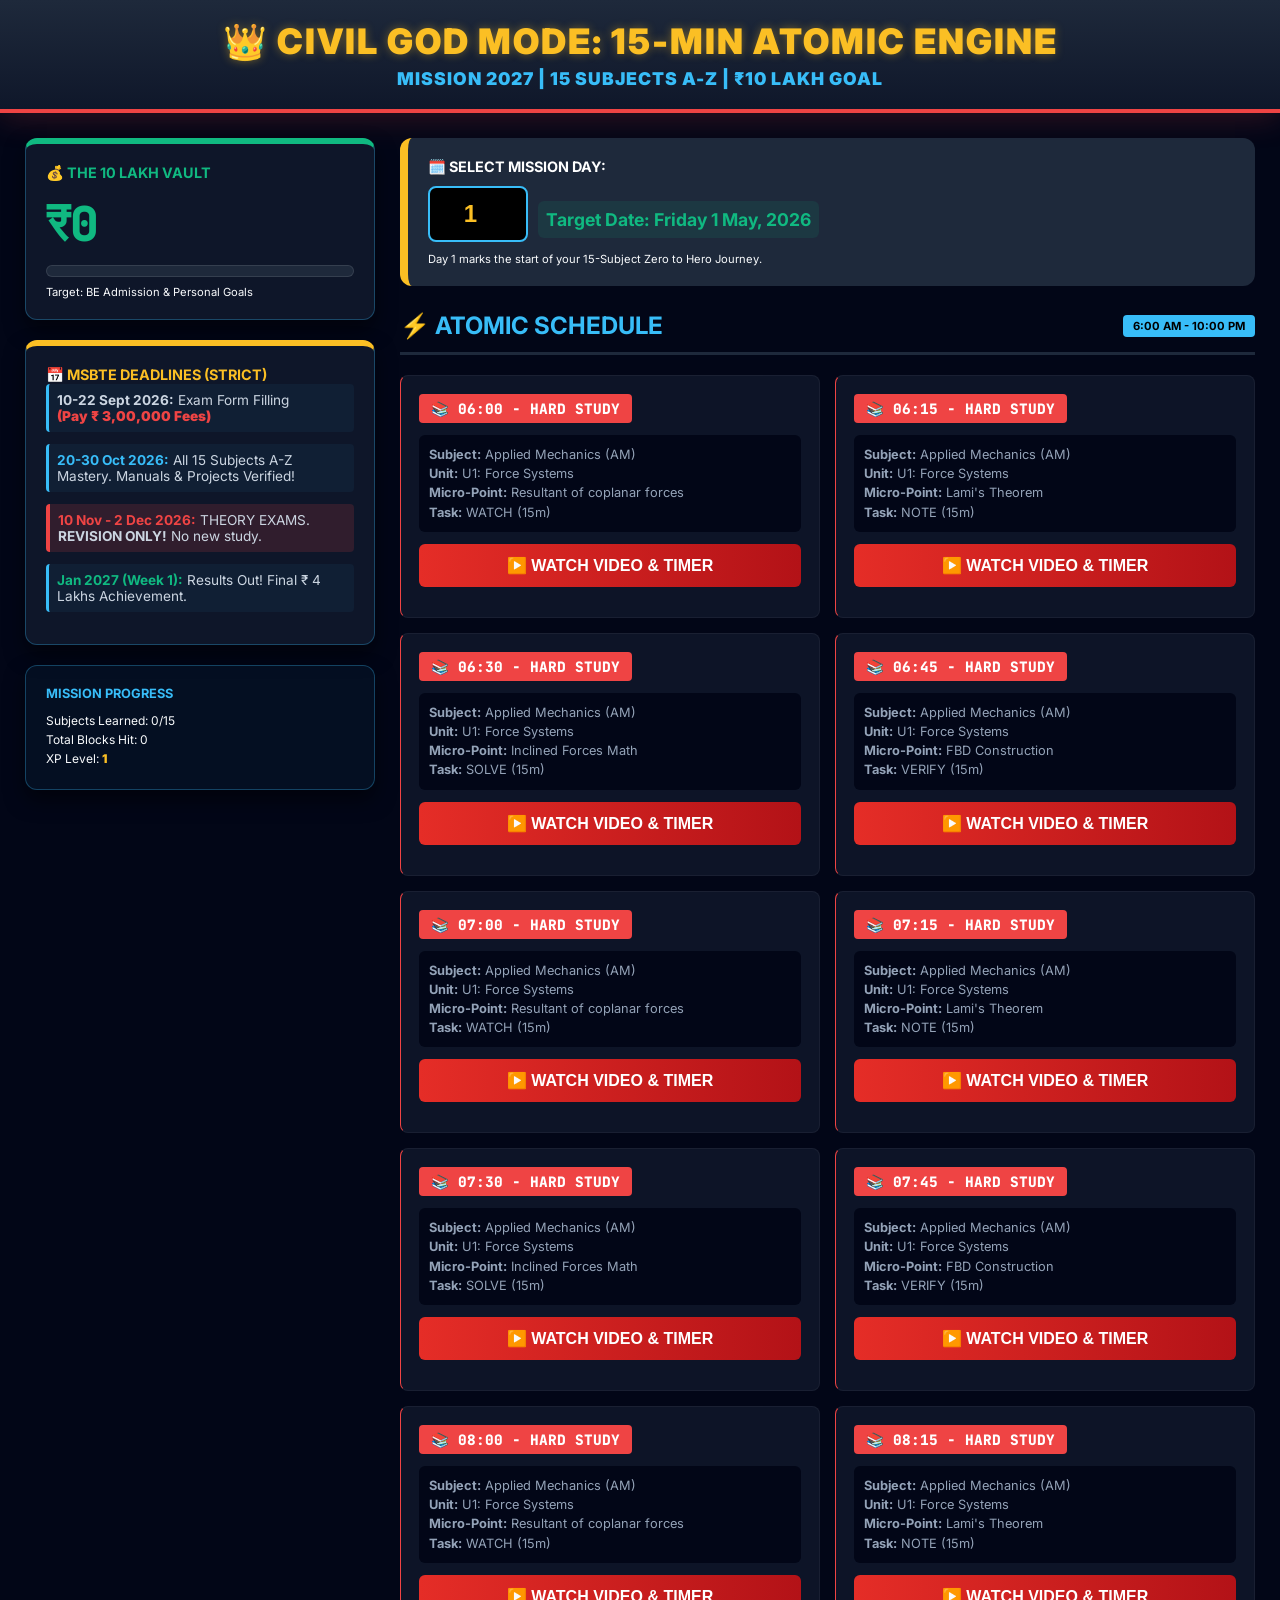
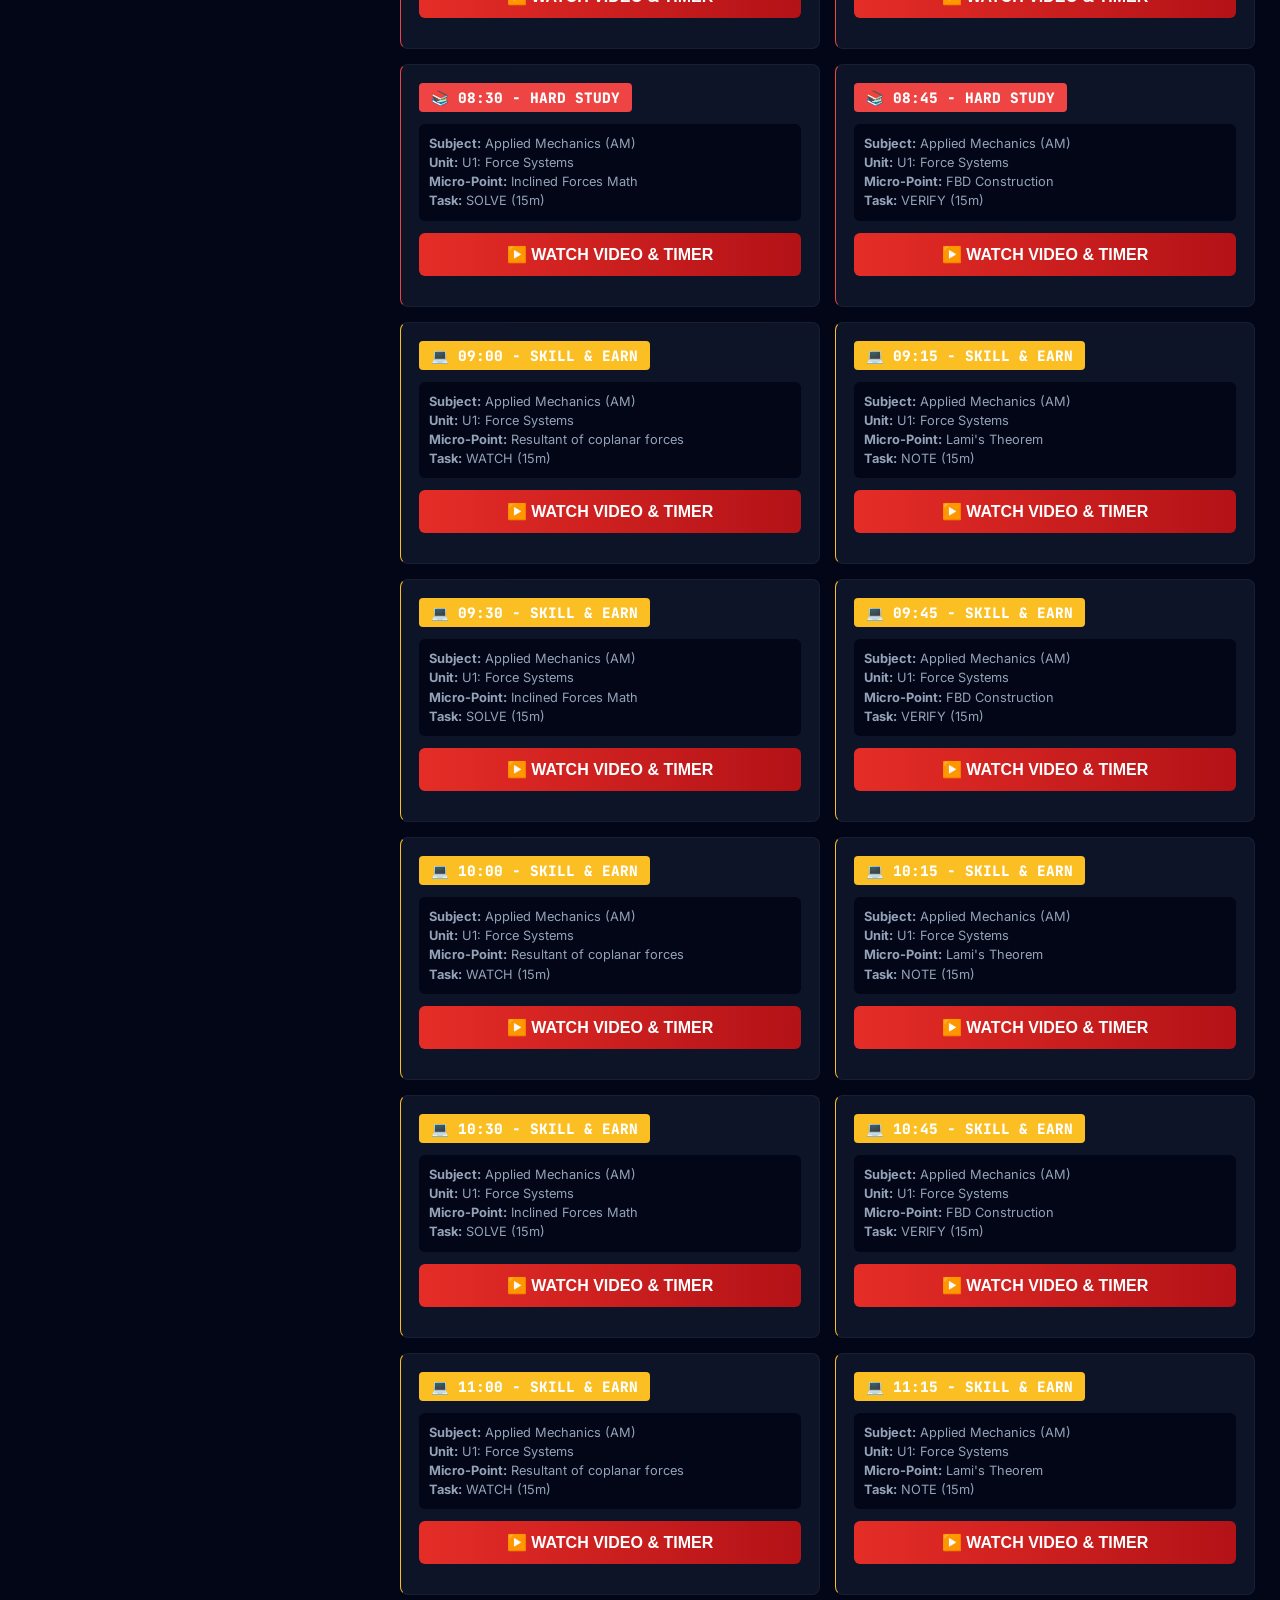
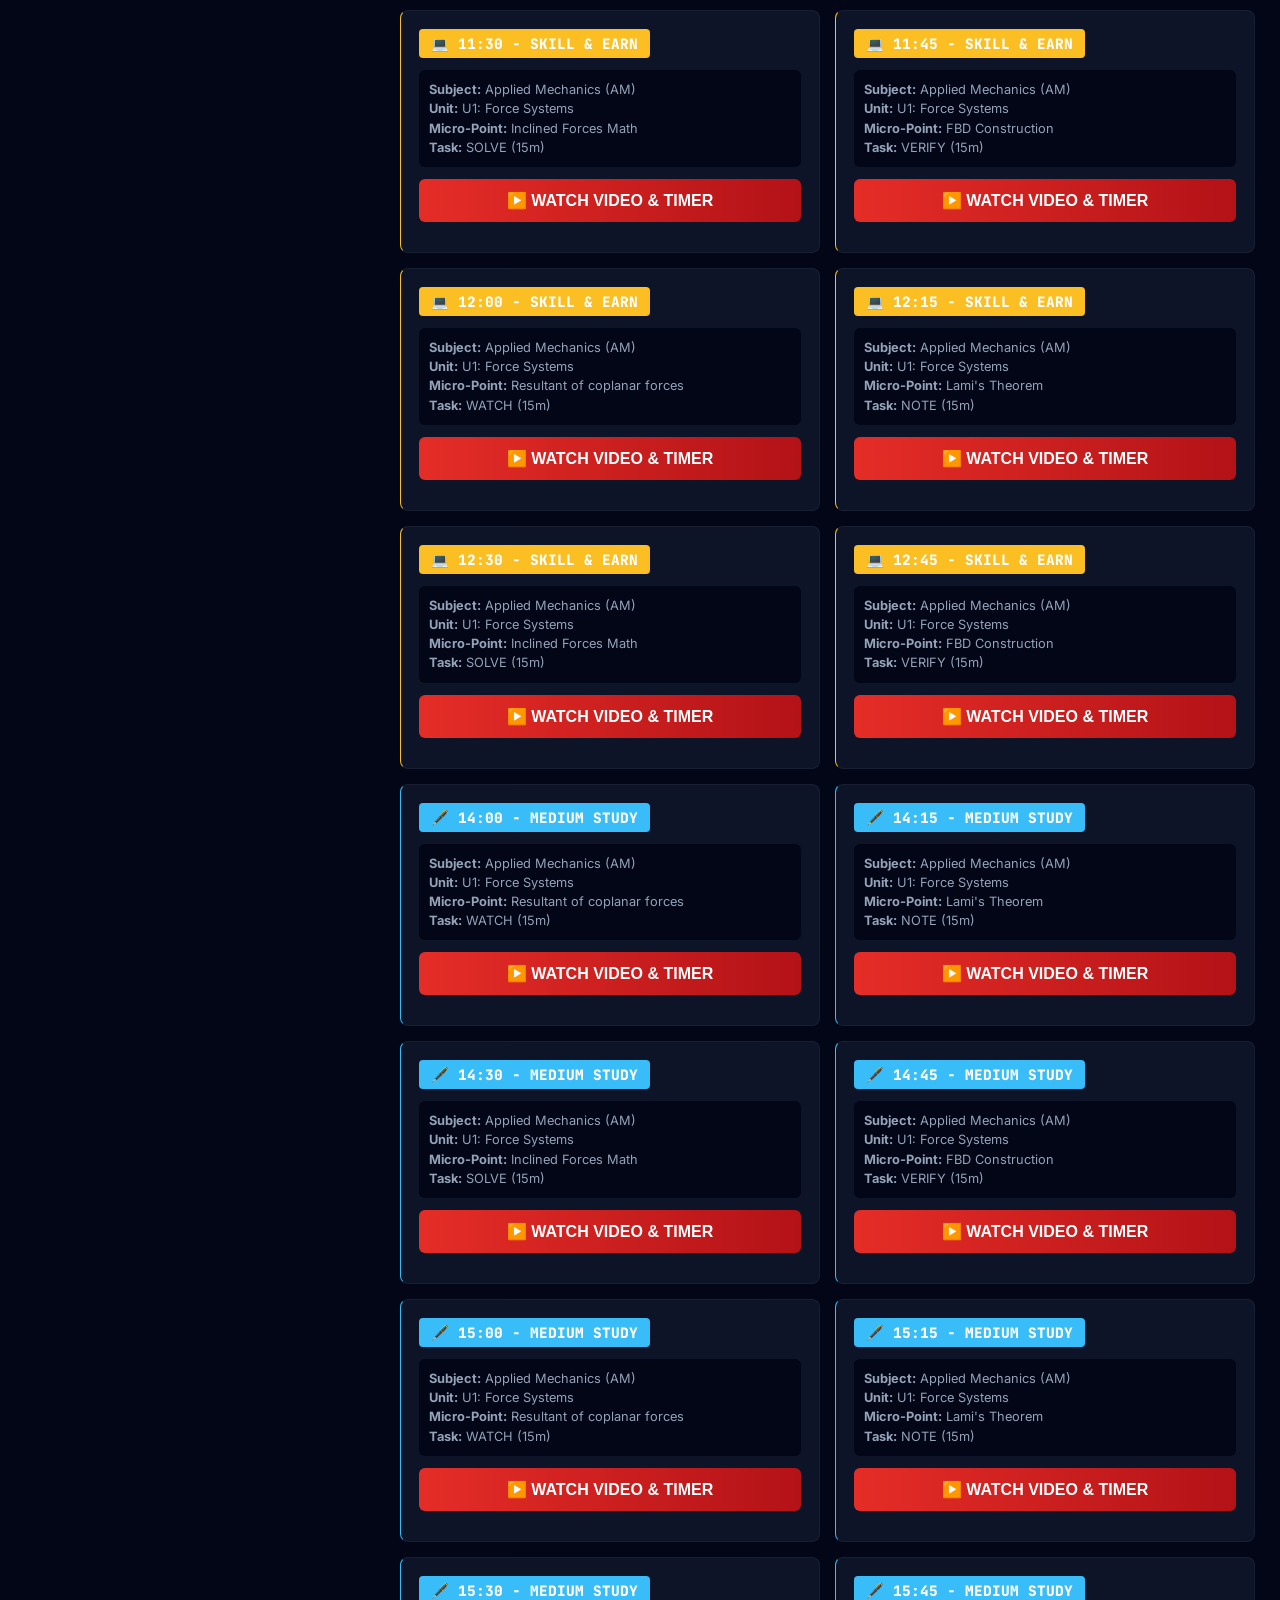
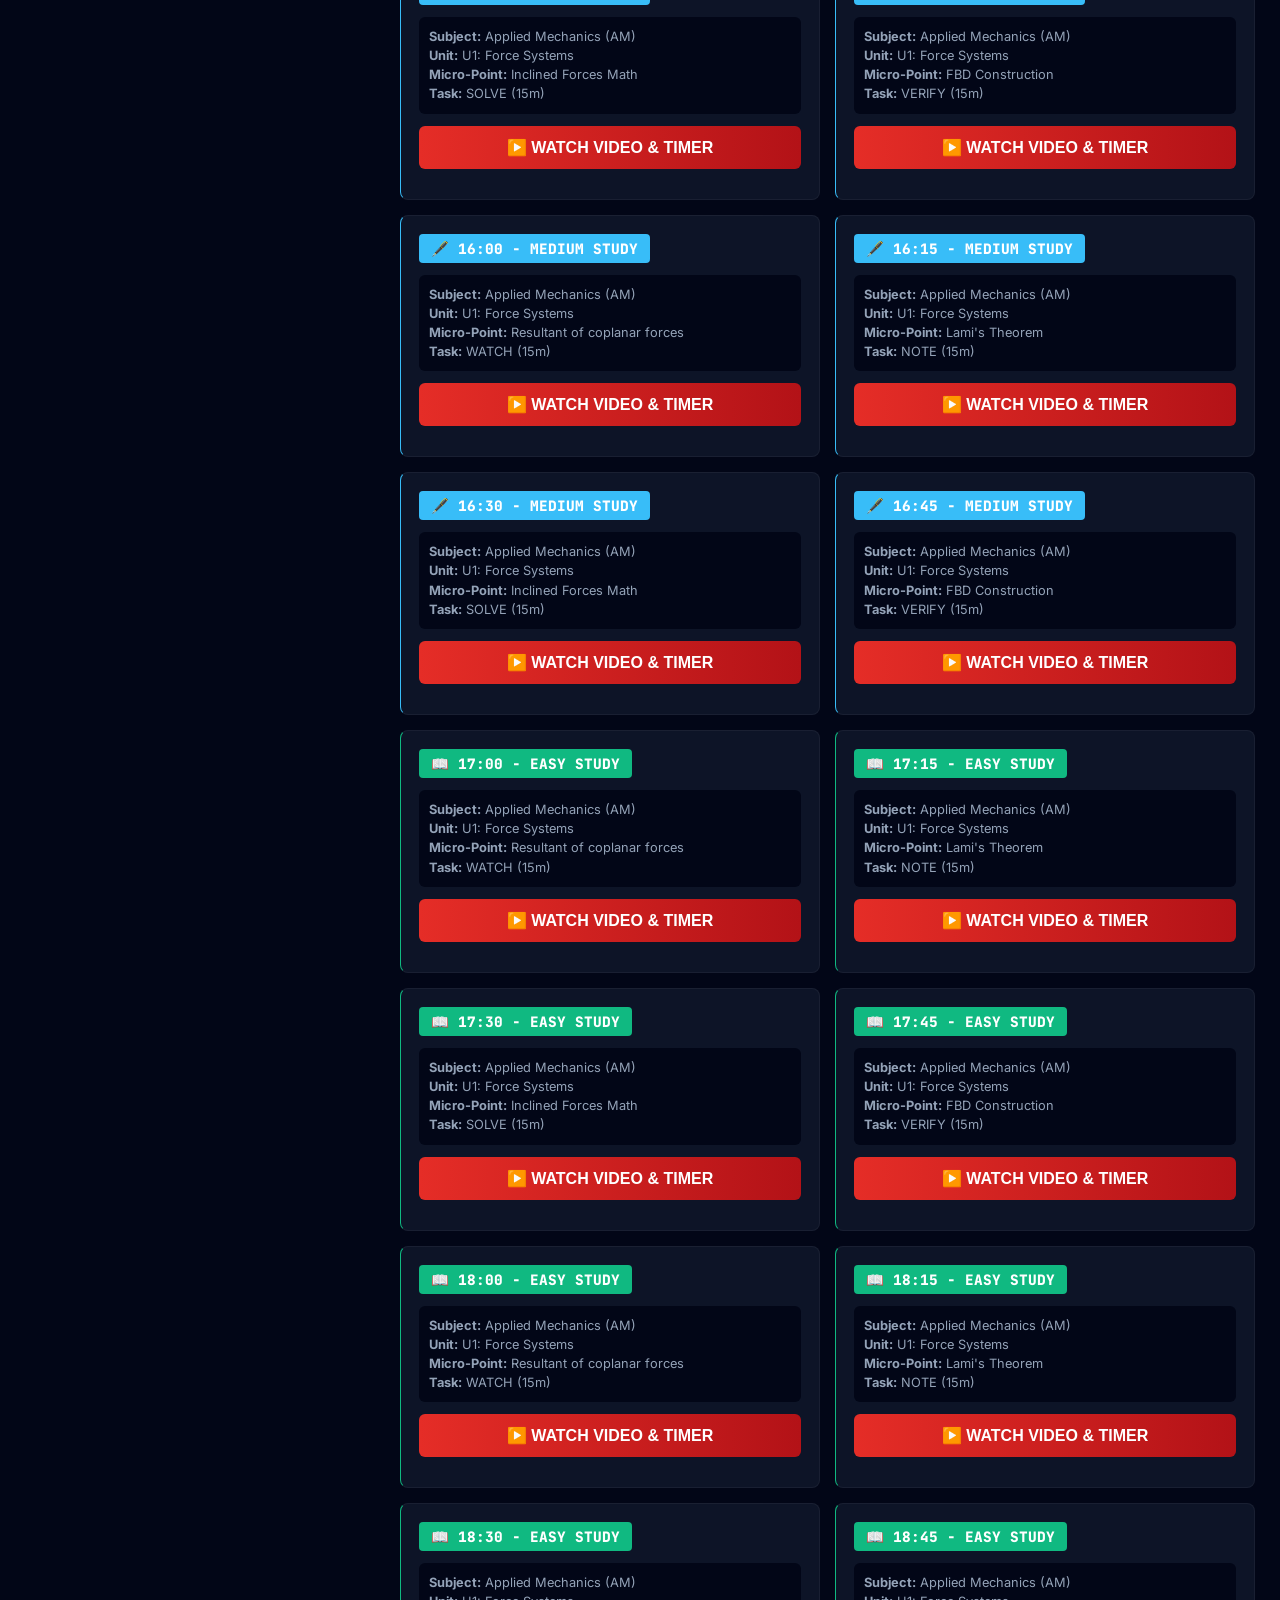
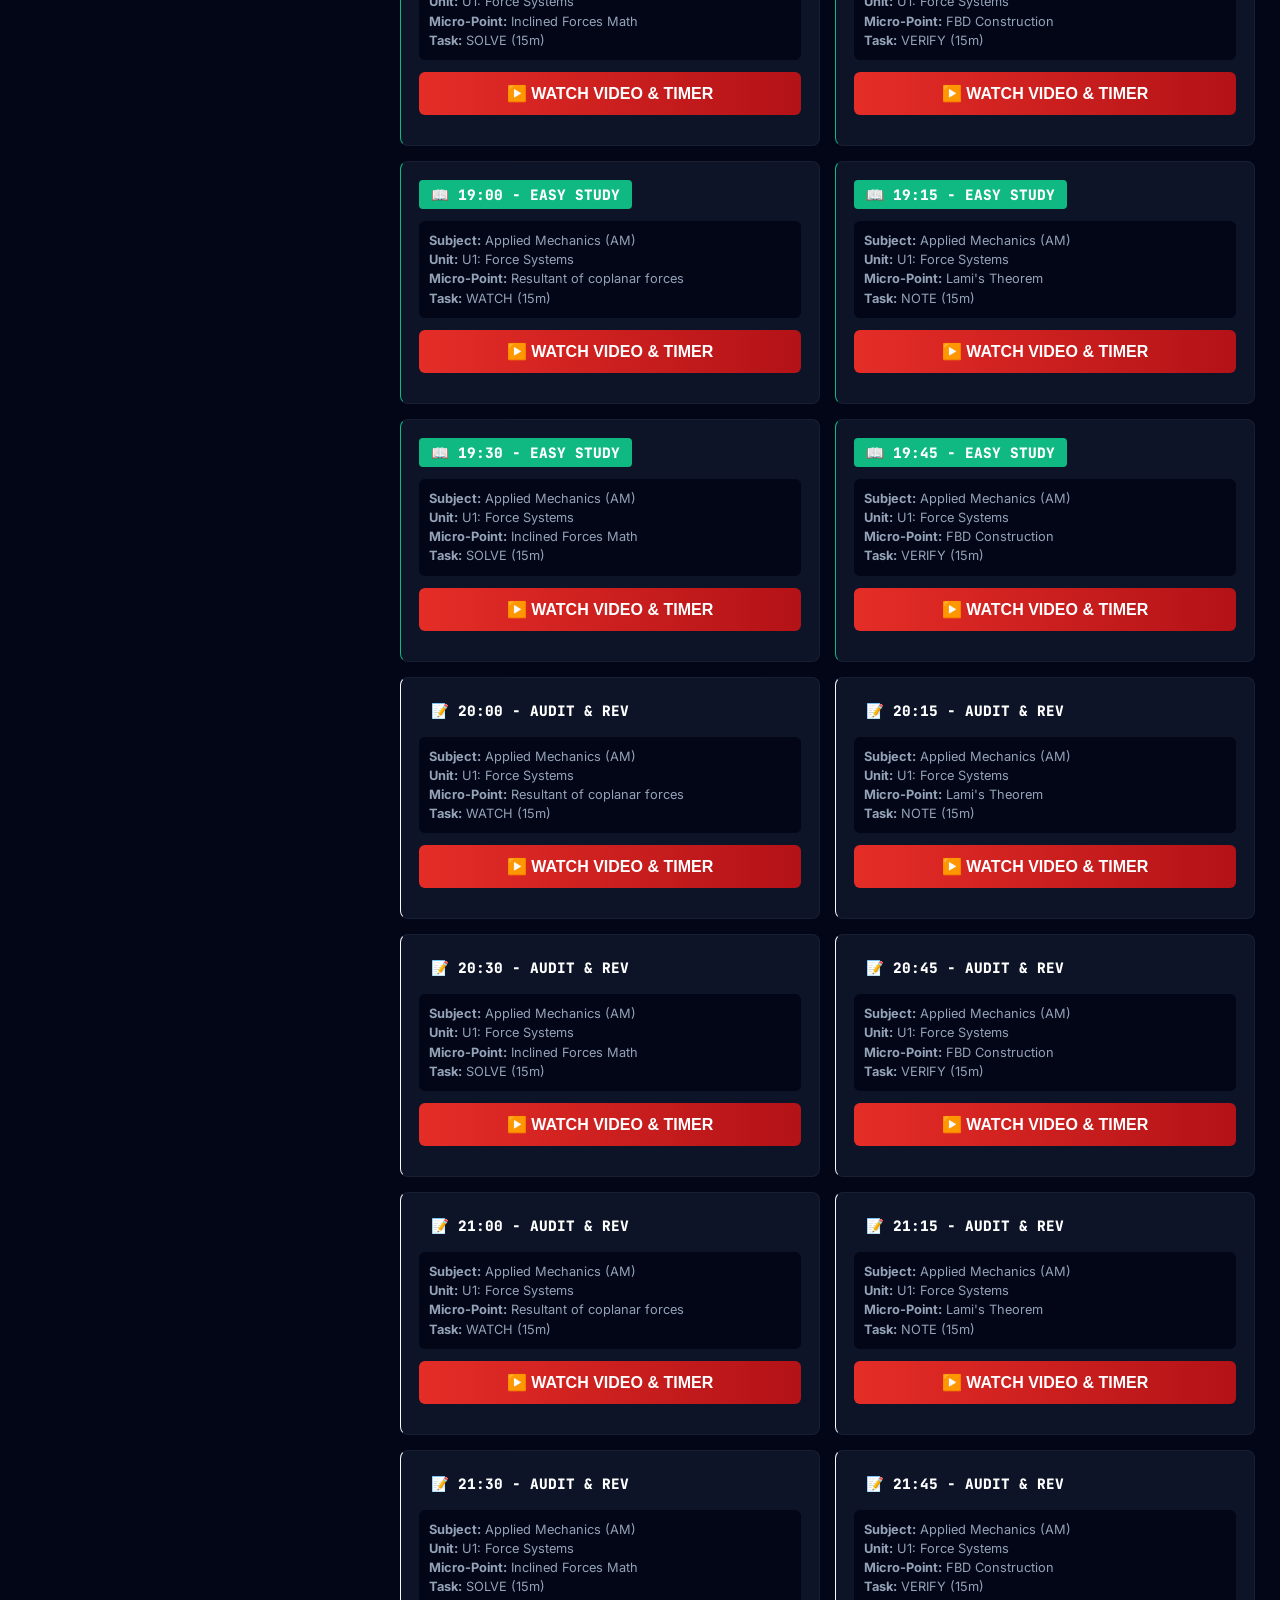
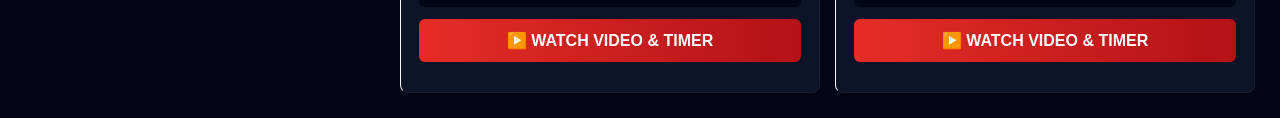
==== commit 9ac3f43c: "Add files via upload" ====
--- a/index.html
+++ b/index.html
@@ -1,1367 +1,339 @@
 <!DOCTYPE html>
-<html lang="en">
+<html lang="mr">
 <head>
     <meta charset="UTF-8">
-    <meta name="viewport" content="width=device-width, initial-scale=1.0">
-    <title>DNYANESHWAR: CIVIL GOD MODE v5.0 🔥 | WINTER EXAM 2026-27</title>
-    <link rel="manifest" href="manifest.json">
-    <meta name="apple-mobile-web-app-capable" content="yes">
-    <meta name="apple-mobile-web-app-status-bar-style" content="black-translucent">
-    <meta name="theme-color" content="#020617">
+    <meta name="viewport" content="width=device-width, initial-scale=1.0, maximum-scale=1.0, user-scalable=no">
+    <title>DNYANESHWAR: 15-MIN GOD MODE v9.0 🔥</title>
     <style>
-        @import url('https://fonts.googleapis.com/css2?family=Outfit:wght@300;400;600;900&family=JetBrains+Mono:wght@400;700&display=swap');
+        @import url('https://fonts.googleapis.com/css2?family=Inter:wght@400;700;900&family=JetBrains+Mono:wght@500;800&display=swap');
 
         :root {
-            --bg-main: #020617;
+            --bg-main: #020617; 
             --bg-secondary: #0f172a;
-            --glass: rgba(15, 23, 42, 0.7);
-            --glass-border: rgba(56, 189, 248, 0.2);
-            --accent-blueprint: #38bdf8;
-            --accent-eco: #10b981;
-            --warning-site: #fbbf24;
-            --danger-alert: #ef4444;
+            --glass: rgba(15, 23, 42, 0.98); 
+            --border-cyan: #38bdf8;
+            --accent-cyan: #38bdf8; 
+            --accent-green: #10b981;
+            --warning-gold: #fbbf24; 
+            --danger-red: #ef4444;
             --text-main: #f8fafc;
-            --text-muted: #94a3b8;
-            --primary: var(--accent-blueprint);
         }
 
         * { margin: 0; padding: 0; box-sizing: border-box; }
+        body { font-family: 'Inter', sans-serif; background: var(--bg-main); color: var(--text-main); overflow-x: hidden; }
+
+        .header { 
+            text-align: center; padding: 20px; border-bottom: 4px solid var(--danger-red); 
+            background: linear-gradient(to bottom, #1e293b, #0f172a); 
+            box-shadow: 0 5px 30px rgba(239, 68, 68, 0.2);
+        }
+        .master-title { font-size: 2.2rem; color: var(--warning-gold); font-weight: 900; letter-spacing: 2px; text-shadow: 0 0 10px rgba(251, 191, 36, 0.4); }
+
+        .layout { display: grid; grid-template-columns: 350px 1fr; gap: 25px; padding: 25px; max-width: 1600px; margin: 0 auto; }
+        .card { background: var(--glass); border: 1px solid rgba(56, 189, 248, 0.3); border-radius: 12px; padding: 20px; margin-bottom: 20px; box-shadow: 0 10px 20px rgba(0,0,0,0.5); }
         
-        body {
-            margin: 0; font-family: 'Outfit', sans-serif;
-            background: radial-gradient(circle at top right, #0f172a, #020617, #022c22);
-            color: var(--text-main); min-height: 100vh; overflow-x: hidden;
-        }
-
-        /* ⏳ LAUNCH LOCK */
-        #launch-overlay {
-            position: fixed; top: 0; left: 0; width: 100%; height: 100%;
-            background: #000; z-index: 10000; display: flex; flex-direction: column;
-            justify-content: center; align-items: center; text-align: center;
-        }
-        .timer-unit { font-size: 4rem; font-weight: 900; color: var(--warning-site); text-shadow: 0 0 20px rgba(251, 191, 36, 0.5); }
-        .timer-label { font-size: 0.8rem; letter-spacing: 2px; color: var(--text-muted); }
-
-        .app-container { max-width: 1400px; margin: 0 auto; padding: 1.5rem; }
-
-        header { 
-            text-align: center; padding: 2rem; margin-bottom: 2rem; 
-            border: 1px solid var(--glass-border); background: var(--glass); 
-            backdrop-filter: blur(20px); border-radius: 24px;
-            position: relative; overflow: hidden;
-        }
-        header::before {
-            content: ""; position: absolute; top: 0; left: 0; width: 100%; height: 4px;
-            background: linear-gradient(90deg, var(--danger-alert), var(--warning-site), var(--accent-blueprint));
-        }
-
-        .master-title { font-size: 2.5rem; font-weight: 900; letter-spacing: 2px; color: #fff; margin: 0; }
-        .sub-title { color: var(--accent-blueprint); font-weight: 900; margin-top: 0.5rem; letter-spacing: 1px; }
-
-        nav { display: flex; gap: 0.5rem; background: var(--glass); padding: 5px; border-radius: 20px; border: 1px solid var(--glass-border); justify-content: center; margin-bottom: 1.5rem; flex-wrap: wrap; }
-        .nav-link { padding: 0.6rem 1.2rem; border-radius: 15px; font-size: 0.7rem; font-weight: 800; cursor: pointer; color: rgba(255,255,255,0.4); transition: 0.3s; }
-        .nav-link.active { background: var(--accent-blueprint); color: #000; }
-
-        .dashboard-grid { display: grid; grid-template-columns: 350px 1fr; gap: 25px; }
-
-        .glass-panel { background: var(--glass); backdrop-filter: blur(20px); border: 1px solid var(--glass-border); border-radius: 24px; padding: 1.5rem; margin-bottom: 1.5rem; }
+        /* TIMELINE & VAULT */
+        .vault-value { font-size: 3rem; font-weight: 900; color: var(--accent-green); margin: 10px 0; font-family: 'JetBrains Mono'; }
+        .timeline-list { font-size: 0.85rem; color: #cbd5e1; padding-left: 0; list-style: none; }
+        .timeline-list li { margin-bottom: 12px; padding: 8px; border-left: 3px solid var(--accent-cyan); background: rgba(56, 189, 248, 0.05); border-radius: 4px; }
         
-        .stat-card { border-left: 5px solid var(--primary); }
-        .stat-val { font-size: 2.2rem; font-weight: 900; display: block; }
-        .stat-label { font-size: 0.6rem; font-weight: 900; color: var(--text-muted); text-transform: uppercase; letter-spacing: 2px; }
-
-        .bar-container { width: 100%; background: #1e293b; height: 10px; border-radius: 5px; overflow: hidden; margin: 10px 0; }
-        .bar-fill { height: 100%; background: linear-gradient(90deg, var(--accent-blueprint), var(--accent-eco)); width: 0%; transition: 1s ease-in-out; }
-
-        .timer-display { text-align: center; margin: 1rem 0; }
-        .timer-val { font-family: 'JetBrains Mono'; font-size: 3.5rem; font-weight: 900; color: #fff; }
-        .timer-val.active { color: var(--warning-site); animation: pulse 2s infinite; }
-
-        .btn-action { background: var(--primary); color: #000; border: none; padding: 1rem; border-radius: 15px; font-weight: 900; cursor: pointer; transition: 0.3s; width: 100%; text-transform: uppercase; font-size: 0.8rem; }
-        .btn-action:hover { transform: translateY(-2px); box-shadow: 0 5px 15px rgba(56, 189, 248, 0.4); }
-
-        .tab-content { display: none; animation: fadeIn 0.5s ease; }
-        .tab-content.active { display: block; }
-
-        /* SUBJECT LIST */
-        .subject-grid { display: grid; grid-template-columns: repeat(auto-fill, minmax(280px, 1fr)); gap: 1rem; }
-        .subject-card { 
-            background: var(--glass); border: 1px solid var(--glass-border); 
-            border-radius: 20px; padding: 1.2rem; transition: 0.3s;
-            position: relative; overflow: hidden;
-        }
-        .subject-card:hover { border-color: var(--accent-blueprint); transform: translateY(-5px); }
-        .subject-tag { position: absolute; top: 10px; right: 10px; font-size: 0.6rem; padding: 2px 8px; border-radius: 10px; font-weight: 900; }
-        .tag-hard { background: var(--danger-alert); color: #fff; }
-        .tag-medium { background: var(--warning-site); color: #000; }
-        .tag-easy { background: var(--accent-eco); color: #000; }
-
-        .video-btn { 
-            display: inline-flex; align-items: center; gap: 8px; margin-top: 10px;
-            background: #ff0000; color: #fff; text-decoration: none; padding: 10px 15px;
-            border-radius: 12px; font-size: 0.75rem; font-weight: 900; transition: 0.3s;
-            border: none; cursor: pointer; width: 100%; justify-content: center;
-        }
-        .video-btn:hover { background: #cc0000; transform: scale(1.02); }
-
-        /* EXAM CALENDAR */
-        .calendar-table { width: 100%; border-collapse: collapse; margin-top: 1rem; }
-        .calendar-table th { text-align: left; padding: 1rem; color: var(--text-muted); border-bottom: 1px solid var(--glass-border); }
-        .calendar-table td { padding: 1rem; border-bottom: 1px solid rgba(255,255,255,0.05); }
-
-        /* 📺 AUTO-PLAY VIDEO & 15-MIN TIMER MODAL */
-        #video-modal {
-            display: none; position: fixed; top: 0; left: 0; width: 100%; height: 100%;
-            background: rgba(0,0,0,0.95); z-index: 10000; justify-content: center; align-items: center; flex-direction: column;
-            backdrop-filter: blur(10px);
-        }
-        #block-timer { 
-            font-size: 5rem; font-weight: 900; color: var(--danger-alert); 
-            text-shadow: 0 0 30px rgba(239, 68, 68, 0.5); margin-bottom: 10px; 
-            font-family: 'JetBrains Mono', monospace;
-        }
-        .video-container { 
-            width: 90%; max-width: 1000px; aspect-ratio: 16/9; 
-            background: #000; border: 2px solid var(--accent-blueprint); 
-            border-radius: 20px; overflow: hidden; box-shadow: 0 0 50px rgba(56, 189, 248, 0.3); 
-        }
-        #yt-player { width: 100%; height: 100%; border: none; }
-        .close-video-btn { 
-            margin-top: 20px; padding: 12px 40px; background: var(--danger-alert); 
-            color: white; border: none; border-radius: 12px; font-size: 1rem; 
-            font-weight: 900; cursor: pointer; transition: 0.3s;
-        }
-        .close-video-btn:hover { transform: scale(1.1); background: #b91c1c; }
-
-        .block-badge { 
-            display: inline-block; background: var(--danger-alert); color: white; 
-            padding: 3px 12px; border-radius: 8px; font-size: 0.7rem; 
-            font-weight: 900; margin-bottom: 10px; letter-spacing: 1px;
-        }
-
-        @keyframes pulse { 0%, 100% { opacity: 1; } 50% { opacity: 0.7; } }
-        @keyframes fadeIn { from { opacity: 0; transform: translateY(10px); } to { opacity: 1; transform: translateY(0); } }
-
-        @media (max-width: 900px) { .dashboard-grid { grid-template-columns: 1fr; } }
+        /* DAY SELECTOR */
+        .day-box { background: #1e293b; padding: 20px; border-radius: 12px; border-left: 8px solid var(--warning-gold); margin-bottom: 25px; }
+        .day-flex { display: flex; gap: 10px; align-items: center; margin-top: 10px; }
+        .day-input { width: 100px; padding: 12px; font-size: 1.5rem; background: #000; color: var(--warning-gold); border: 2px solid var(--border-cyan); font-weight: 900; border-radius: 8px; text-align: center; }
+        .date-display { color: var(--accent-green); font-size: 1.1rem; font-weight: bold; margin-top: 10px; background: rgba(16, 185, 129, 0.1); padding: 8px; border-radius: 6px; display: inline-block; }
+
+        /* 15-MIN BLOCKS */
+        .block-grid { display: grid; grid-template-columns: repeat(auto-fill, minmax(320px, 1fr)); gap: 15px; }
+        .block-card { 
+            background: rgba(15, 23, 42, 0.9); border-left: 6px solid var(--danger-red); 
+            padding: 18px; border-radius: 8px; border: 1px solid rgba(255,255,255,0.05);
+            transition: 0.3s; cursor: pointer;
+        }
+        .block-card:hover { transform: translateY(-5px); border-color: var(--accent-cyan); box-shadow: 0 0 20px rgba(56, 189, 248, 0.2); }
+        .block-time { background: var(--danger-red); color: white; padding: 5px 12px; font-size: 0.9rem; font-weight: 900; border-radius: 4px; display: inline-block; margin-bottom: 12px; font-family: 'JetBrains Mono'; }
+        .hierarchy { font-size: 0.8rem; color: #94a3b8; margin-bottom: 12px; line-height: 1.5; background: #020617; padding: 10px; border-radius: 6px; }
+        
+        .watch-btn { 
+            background: linear-gradient(90deg, #e52d27, #b31217); color: white; padding: 12px; 
+            border: none; border-radius: 6px; font-weight: 900; cursor: pointer; width: 100%; 
+            font-size: 1rem; margin-bottom: 12px; display: flex; justify-content: center; align-items: center; gap: 10px;
+            text-transform: uppercase;
+        }
+        .gate-select { 
+            width: 100%; padding: 10px; background: #000; color: white; border: 2px solid var(--accent-cyan); 
+            border-radius: 6px; font-weight: bold; font-size: 0.9rem; cursor: pointer;
+        }
+
+        /* VIDEO MODAL & TIMER */
+        #video-modal { 
+            display: none; position: fixed; top: 0; left: 0; width: 100%; height: 100%; 
+            background: rgba(0,0,0,0.98); z-index: 1000; flex-direction: column; align-items: center; justify-content: center; 
+            backdrop-filter: blur(20px);
+        }
+        #timer-display { font-size: 7rem; color: var(--danger-red); font-weight: 900; margin-bottom: 15px; text-shadow: 0 0 40px rgba(239,68,68,0.9); font-family: 'JetBrains Mono'; }
+        .iframe-container { width: 90%; max-width: 1000px; aspect-ratio: 16/9; border: 5px solid var(--accent-cyan); background: #000; border-radius: 12px; overflow: hidden; box-shadow: 0 0 50px rgba(56, 189, 248, 0.3); }
+        .close-modal { margin-top: 30px; background: var(--accent-green); color: black; border: none; padding: 18px 50px; font-size: 1.4rem; font-weight: 900; border-radius: 10px; cursor: pointer; transition: 0.2s; }
+        .close-modal:hover { transform: scale(1.05); box-shadow: 0 0 20px var(--accent-green); }
+
+        @media (max-width: 1024px) {
+            .layout { grid-template-columns: 1fr; }
+        }
     </style>
 </head>
 <body>
 
-    <div id="launch-overlay">
-        <h1 style="color: var(--danger-alert); letter-spacing: 8px; margin-bottom: 2rem;">WINTER EXAM WAR</h1>
-        <div style="display: flex; gap: 20px;">
-            <div><div class="timer-unit" id="l-days">00</div><p class="timer-label">DAYS</p></div>
-            <div><div class="timer-unit" id="l-hours">00</div><p class="timer-label">HOURS</p></div>
-            <div><div class="timer-unit" id="l-mins">00</div><p class="timer-label">MINS</p></div>
-            <div><div class="timer-unit" id="l-secs">00</div><p class="timer-label">SECS</p></div>
+    <div id="video-modal">
+        <div id="scan-overlay" style="display: none; position: absolute; top: 0; left: 0; width: 100%; height: 100%; background: rgba(0,0,0,0.9); z-index: 1001; justify-content: center; align-items: center; flex-direction: column;"></div>
+        <h2 style="color: var(--accent-cyan); margin-bottom: 10px; font-size: 1.5rem; text-transform: uppercase;">🔴 15-MIN ZERO TO HERO FOCUS</h2>
+        <div id="timer-display">15:00</div>
+        <div class="iframe-container">
+            <iframe id="yt-player" src="" allow="accelerometer; autoplay; clipboard-write; encrypted-media; gyroscope; picture-in-picture; web-share" allowfullscreen style="width:100%; height:100%; border:none; border-radius: 8px;"></iframe>
         </div>
-        <p style="margin-top: 2rem; color: var(--text-muted);">TARGET: MSBTE WINTER 2026-27 | NOV 20, 2026</p>
-        <button onclick="document.getElementById('launch-overlay').style.display='none'" style="margin-top: 3rem; background: transparent; border: 1px solid #444; color: #444; padding: 10px 20px; border-radius: 10px; cursor: pointer; font-weight: 900;">ENTER WAR ROOM</button>
+        <div style="display: flex; gap: 10px; margin-top: 15px;">
+            <a id="yt-backup-link" href="#" target="_blank" style="background: #ff0000; color: white; padding: 12px 25px; border-radius: 8px; text-decoration: none; font-weight: 900; font-size: 0.9rem; display: flex; align-items: center; gap: 8px;">
+                <svg width="20" height="20" viewBox="0 0 24 24" fill="white"><path d="M19.615 3.184c-3.604-.246-11.631-.245-15.23 0-3.897.266-4.356 2.62-4.385 8.816.029 6.185.484 8.549 4.385 8.816 3.6.245 11.626.246 15.23 0 3.897-.266 4.356-2.62 4.385-8.816-.029-6.185-.484-8.549-4.385-8.816zm-10.615 12.816v-8l8 4-8 4z"/></svg>
+                Watch Directly on YouTube
+            </a>
+            <button class="close-modal" onclick="closeVideo()" style="margin-top: 0;">Finish 15-Min & Save ✅</button>
+        </div>
     </div>
 
-    <div class="app-container">
-        <header>
-            <h1 class="master-title">🔥 MSBTE WINTER EXAM 2026-27</h1>
-            <p class="sub-title">📍 HQ: PARWATWADI | 🎯 15 SUBJECTS | 💰 ₹10,00,000 GOAL</p>
-            <div id="countdown-status" style="margin-top: 10px; color: var(--warning-site); font-weight: 900;"></div>
-            
-            <div style="display: flex; gap: 20px; justify-content: center; margin-top: 1rem; border-top: 1px solid var(--glass-border); padding-top: 1rem;">
-                <div><span id="level-val" style="font-weight: 900; color: var(--accent-blueprint); font-size: 1.2rem;">LVL 1</span><p style="font-size: 0.5rem; color: var(--text-muted);">PROFESSIONAL RANK</p></div>
-                <div style="width: 200px;">
-                    <div class="bar-container" style="height: 6px;"><div class="bar-fill" id="xp-bar" style="background: var(--accent-blueprint);"></div></div>
-                    <p style="font-size: 0.5rem; color: var(--text-muted); text-align: left;">XP PROGRESS</p>
+    <div class="header">
+        <h1 class="master-title">👑 CIVIL GOD MODE: 15-MIN ATOMIC ENGINE</h1>
+        <p style="color: var(--accent-cyan); font-weight: 900; margin-top: 5px; font-size: 1.1rem; letter-spacing: 1px;">MISSION 2027 | 15 SUBJECTS A-Z | ₹10 LAKH GOAL</p>
+    </div>
+
+    <div class="layout">
+        <div>
+            <div class="card" style="border-top: 6px solid var(--accent-green);">
+                <h3 style="margin: 0; color: var(--accent-green); font-size: 0.9rem; text-transform: uppercase;">💰 THE 10 LAKH VAULT</h3>
+                <div class="vault-value">₹<span id="vault-amount">0</span></div>
+                <div style="background: #1e293b; height: 12px; border-radius: 6px; margin-top: 10px; border: 1px solid rgba(255,255,255,0.1);">
+                    <div id="vault-bar" style="height: 100%; width: 0%; background: linear-gradient(90deg, #10b981, #34d399); border-radius: 6px; transition: 1.5s cubic-bezier(0.17, 0.67, 0.83, 0.67);"></div>
                 </div>
-                <div><span id="streak-val" style="font-weight: 900; color: var(--danger-alert); font-size: 1.2rem;">🔥 0</span><p style="font-size: 0.5rem; color: var(--text-muted);">DAY STREAK</p></div>
+                <p style="font-size: 0.7rem; color: var(--text-dim); margin-top: 8px;">Target: BE Admission & Personal Goals</p>
             </div>
 
-            <div style="display: flex; gap: 10px; justify-content: center; margin-top: 1rem;">
-                <button onclick="saveState()" style="background: var(--accent-eco); color: #000; border: none; padding: 5px 15px; border-radius: 20px; font-size: 0.7rem; font-weight: 900; cursor: pointer;">💾 SAVE PROGRESS</button>
-                <button onclick="speak('Mission initialized. 15 subjects, 10 lakh rupees. Let\'s win.')" style="background: var(--accent-blueprint); color: #000; border: none; padding: 5px 15px; border-radius: 20px; font-size: 0.7rem; font-weight: 900; cursor: pointer;">🔊 VOICE HQ</button>
-                <a href="https://www.youtube.com/results?search_query=ganpati+aarti" target="_blank" style="text-decoration: none; background: #ef4444; color: #fff; padding: 5px 15px; border-radius: 20px; font-size: 0.7rem; font-weight: 900;">🪔 RITUAL</a>
+            <div class="card" style="border-top: 6px solid var(--warning-gold);">
+                <h3 style="color: var(--warning-gold); margin-top: 0; font-size: 0.9rem; text-transform: uppercase;">📅 MSBTE DEADLINES (STRICT)</h3>
+                <ul class="timeline-list">
+                    <li><b>10-22 Sept 2026:</b> Exam Form Filling <br><span style="color:var(--danger-red); font-weight: 900;">(Pay ₹ 3,00,000 Fees)</span></li>
+                    <li><b style="color: var(--accent-cyan);">20-30 Oct 2026:</b> All 15 Subjects A-Z Mastery. Manuals & Projects Verified!</li>
+                    <li style="background: rgba(239, 68, 68, 0.15); border-left: 4px solid var(--danger-red);"><b style="color: var(--danger-red);">10 Nov - 2 Dec 2026:</b> THEORY EXAMS. <br><b>REVISION ONLY!</b> No new study.</li>
+                    <li><b style="color: var(--accent-green);">Jan 2027 (Week 1):</b> Results Out! Final ₹ 4 Lakhs Achievement.</li>
+                </ul>
             </div>
-        </header>
-
-        <nav>
-            <div class="nav-link active" onclick="switchTab('main')">COMMAND CENTER</div>
-            <div class="nav-link" onclick="switchTab('strategy')">STRATEGY 🎯</div>
-            <div class="nav-link" onclick="switchTab('resources')">RESOURCES 📺</div>
-            <div class="nav-link" onclick="switchTab('backlog')">BACKLOG 📚</div>
-            <div class="nav-link" onclick="switchTab('subjects')">15 SUBJECT VAULT</div>
-            <div class="nav-link" onclick="switchTab('calendar')">EXAM CALENDAR</div>
-            <div class="nav-link" onclick="switchTab('career')">CAREER CENTER</div>
-            <div class="nav-link" onclick="switchTab('scanner')">AI SCANNER</div>
-            <div class="nav-link" onclick="switchTab('finance')">₹10L LEDGER</div>
-            <div class="nav-link" onclick="switchTab('portfolio')">PORTFOLIO</div>
-        </nav>
-
-        <!-- 🏠 COMMAND CENTER -->
-        <div id="tab-main" class="tab-content active">
-            <div class="dashboard-grid">
-                <aside>
-                    <div class="glass-panel stat-card" style="border-left-color: var(--accent-eco);">
-                        <span class="stat-label">Vault Balance</span>
-                        <span id="vault-amount" class="stat-val">₹0</span>
-                        <div class="bar-container"><div class="bar-fill" id="vault-bar"></div></div>
-                        <p style="font-size: 0.6rem; color: var(--text-muted);">Goal: ₹10,00,000 (0% Complete)</p>
-                    </div>
-
-                    <div class="glass-panel stat-card" style="border-left-color: var(--accent-blueprint);">
-                        <span class="stat-label">Subject Mastery</span>
-                        <span id="mastery-count" class="stat-val">0 / 15</span>
-                        <div id="danger-zone" style="margin-top: 10px;">
-                            <!-- Subjects below 20% will appear here -->
-                        </div>
-                    </div>
-
-                    <div class="glass-panel" style="border-left: 5px solid var(--warning-site);">
-                        <p style="font-size: 0.6rem; color: var(--warning-site); font-weight: 900; letter-spacing: 2px;">⚡ DAILY SYSTEM (3-2-4 RULE)</p>
-                        <div style="font-size: 0.75rem; margin-top: 10px;">
-                            <div style="display: flex; justify-content: space-between; margin-bottom: 5px;">
-                                <span>📚 STUDY (Hard + Easy)</span>
-                                <span style="color: var(--accent-blueprint);">3-4 HRS</span>
-                            </div>
-                            <div style="display: flex; justify-content: space-between; margin-bottom: 5px;">
-                                <span>🛠️ SKILL (AutoCAD/Excel)</span>
-                                <span style="color: var(--accent-eco);">2 HRS</span>
-                            </div>
-                            <div style="display: flex; justify-content: space-between; margin-bottom: 5px;">
-                                <span>💰 EARNING (Freelance)</span>
-                                <span style="color: var(--warning-site);">2-4 HRS</span>
-                            </div>
-                        </div>
-                        <p style="font-size: 0.6rem; color: var(--text-muted); margin-top: 10px; font-style: italic;">"Video पाह → लगेच Apply" 🔥</p>
-                    </div>
-
-                    <div class="glass-panel">
-                        <span class="stat-label">Smart Study Timer</span>
-                        <div class="timer-display">
-                            <div id="timer" class="timer-val">15:00</div>
-                            <p id="timer-status" style="font-size: 0.7rem; color: var(--accent-eco); font-weight: 900;">⚡ READY TO FOCUS</p>
-                        </div>
-                        <button id="btn-timer" class="btn-action" onclick="toggleTimer()">START 15-MIN BLOCK</button>
-                    </div>
-                </aside>
-
-                <main>
-                    <div class="glass-panel">
-                        <h2 style="font-weight: 900; margin-bottom: 1rem;">🚀 ATOMIC EXECUTION ROADMAP</h2>
-                        <div id="daily-tasks">
-                            <!-- Tasks will be injected here -->
-                        </div>
-                    </div>
-                </main>
-            </div>
-        </div>
-
-        <!-- 📚 BACKLOG & SUBMISSIONS -->
-        <div id="tab-backlog" class="tab-content">
-            <div style="display: grid; grid-template-columns: 1fr 1fr; gap: 20px;">
-                <div class="glass-panel">
-                    <h2 style="color: var(--danger-alert); margin-bottom: 1rem;">📚 PENDING BACKLOG</h2>
-                    <div id="backlog-list">
-                        <!-- Injected via JS -->
-                    </div>
-                </div>
-                <div class="glass-panel" style="border-left: 5px solid var(--warning-site);">
-                    <h2 style="color: var(--warning-site); margin-bottom: 1rem;">📝 SUBMISSION CHECKLIST (OCT 20 DEADLINE)</h2>
-                    <div style="font-size: 0.8rem;">
-                        <div style="margin-bottom: 10px; display: flex; align-items: center; gap: 10px;">
-                            <input type="checkbox" id="sub-manuals"> <label for="sub-manuals">15 Subjects Lab Manuals Checked ✅</label>
-                        </div>
-                        <div style="margin-bottom: 10px; display: flex; align-items: center; gap: 10px;">
-                            <input type="checkbox" id="sub-micro"> <label for="sub-micro">Micro Projects Submitted ✅</label>
-                        </div>
-                        <div style="margin-bottom: 10px; display: flex; align-items: center; gap: 10px;">
-                            <input type="checkbox" id="sub-assessment"> <label for="sub-assessment">Unit Tests & Assessment Clear ✅</label>
-                        </div>
-                        <div style="margin-bottom: 10px; display: flex; align-items: center; gap: 10px;">
-                            <input type="checkbox" id="sub-capstone"> <label for="sub-capstone">Capstone Project Final Report ✅</label>
-                        </div>
-                    </div>
+
+            <div class="card" style="background: rgba(56, 189, 248, 0.05);">
+                <h3 style="color: var(--accent-cyan); font-size: 0.8rem;">MISSION PROGRESS</h3>
+                <div id="mission-stats" style="font-size: 0.75rem; line-height: 1.6; margin-top: 10px;">
+                    Subjects Learned: <span id="stat-subjects">0/15</span><br>
+                    Total Blocks Hit: <span id="stat-blocks">0</span><br>
+                    XP Level: <span id="stat-xp" style="color: var(--warning-gold); font-weight: 900;">1</span>
                 </div>
             </div>
         </div>
 
-        <!-- 🎯 MONTHLY STRATEGY -->
-        <div id="tab-strategy" class="tab-content">
-            <div class="glass-panel">
-                <h2 style="color: var(--accent-blueprint); margin-bottom: 1.5rem;">🎯 MONTH-WISE WAR PLAN (MAY 2026 - JAN 2027)</h2>
-                <div style="display: grid; grid-template-columns: repeat(auto-fill, minmax(320px, 1fr)); gap: 1.5rem;">
-                    
-                    <!-- MAY - JUNE -->
-                    <div class="glass-panel" style="border-top: 4px solid var(--accent-blueprint);">
-                        <h3 style="color: var(--accent-blueprint);">MAY - JUNE 2026</h3>
-                        <p style="font-size: 0.7rem; color: var(--warning-site); font-weight: 900;">PHASE: FOUNDATION & SKILLING</p>
-                        <div style="font-size: 0.75rem; margin-top: 10px;">
-                            <p>✅ **काय शिकावे:** Applied Mechanics & MOS Numericals + AutoCAD Basics.</p>
-                            <p>✅ **काय करावे:** रोज १५ मिनिटांचे ४ ब्लॉक्स पूर्ण करा. स्वतःचे नोट्स तयार करा.</p>
-                            <p>❌ **काय करू नये:** सोशल मीडियावर वेळ घालवू नका. अभ्यासाची टालटाळ (Procrastination) टाळा.</p>
-                        </div>
-                    </div>
-
-                    <!-- JULY - AUGUST -->
-                    <div class="glass-panel" style="border-top: 4px solid var(--accent-eco);">
-                        <h3 style="color: var(--accent-eco);">JULY - AUGUST 2026</h3>
-                        <p style="font-size: 0.7rem; color: var(--warning-site); font-weight: 900;">PHASE: FREELANCING & BIM</p>
-                        <div style="font-size: 0.75rem; margin-top: 10px;">
-                            <p>✅ **काय शिकावे:** Revit/BIM + Advanced Excel for Billing.</p>
-                            <p>✅ **काय करावे:** छोटे फ्रीलान्सिंग प्रोजेक्ट्स (Planing/Estimation) सुरू करा. ₹५०,००० सेविंग टार्गेट.</p>
-                            <p>❌ **काय करू नये:** कठीण विषयांपासून पळू नका. अर्धवट ज्ञान घेऊन साईटवर जाऊ नका.</p>
-                        </div>
-                    </div>
-
-                    <!-- SEPTEMBER -->
-                    <div class="glass-panel" style="border-top: 4px solid var(--warning-site);">
-                        <h3 style="color: var(--warning-site);">SEPTEMBER 2026</h3>
-                        <p style="font-size: 0.7rem; color: var(--danger-alert); font-weight: 900;">PHASE: EXAM FORM & ₹3L FEES</p>
-                        <div style="font-size: 0.75rem; margin-top: 10px;">
-                            <p>✅ **१० सप्टें - २२ सप्टें:** Exam Form भरणे आणि पहिली ३ लाख फी जमा करणे.</p>
-                            <p>✅ **काय करावे:** मागील ५ वर्षांच्या प्रश्नपत्रिका सोडवा. सर्व विषय वाचून पूर्ण करा.</p>
-                            <p>❌ **काय करू नये:** अभ्यासाची टालटाळ टाळा.</p>
-                        </div>
-                    </div>
-
-                    <!-- OCTOBER -->
-                    <div class="glass-panel" style="border-top: 4px solid var(--danger-alert);">
-                        <h3 style="color: var(--danger-alert);">OCTOBER 2026</h3>
-                        <p style="font-size: 0.7rem; color: var(--text-main); font-weight: 900;">PHASE: SUBMISSIONS & PRACTICALS</p>
-                        <div style="font-size: 0.75rem; margin-top: 10px;">
-                            <p>🚨 **२० ऑक्टोबर डेडलाईन:** सर्व १५ विषयांचे Manuals, Micro Projects, आणि Assessments तपासून पूर्ण झालेच पाहिजेत.</p>
-                            <p>✅ **२० ते ३० ऑक्टोबर:** प्रॅक्टिकल परीक्षा. सर्व १५ विषय पूर्ण शिकून झाले पाहिजेत.</p>
-                            <p>❌ **काहीही बाकी नको:** साईटवर स्लॅब झुकू द्यायचा नसेल, तर इथे अचूकता हवी!</p>
-                        </div>
-                    </div>
-
-                    <!-- NOVEMBER - DECEMBER -->
-                    <div class="glass-panel" style="border-top: 4px solid #fff; background: rgba(239, 68, 68, 0.1);">
-                        <h3>NOV 10 - DEC 02, 2026</h3>
-                        <p style="font-size: 0.7rem; color: var(--danger-alert); font-weight: 900;">🚨 REVISION ONLY MODE 🚨</p>
-                        <div style="font-size: 0.75rem; margin-top: 10px;">
-                            <p>⚠️ **नियम:** या काळात नवीन काहीही शिकायचे नाही. फक्त जुन्या विषयांची रिव्हिजन करणे.</p>
-                            <p>✅ **काय करावे:** Numericals, Diagrams, आणि मागील पेपरची प्रॅक्टिस.</p>
-                            <p>✅ **फी:** हॉल तिकीट मिळवण्यासाठी उरलेली ३ लाख फी क्लिअर करणे.</p>
-                        </div>
-                    </div>
-
-                    <!-- DECEMBER - JANUARY -->
-                    <div class="glass-panel" style="border-top: 4px solid var(--accent-blueprint); background: rgba(56, 189, 248, 0.1);">
-                        <h3 style="color: var(--accent-blueprint);">DEC 2026 - JAN 2027</h3>
-                        <p style="font-size: 0.7rem; color: var(--accent-eco); font-weight: 900;">PHASE: THE FINISHING SCHOOL 🎓</p>
-                        <div style="font-size: 0.75rem; margin-top: 10px;">
-                            <p>✅ **Skill Mastery:** Revit (3D Visualisation), Advanced Excel (Billing), Google Earth Pro.</p>
-                            <p>✅ **Professional Prep:** Portfolio Building, LinkedIn Networking, Naukri/Indeed Profile.</p>
-                            <p>✅ **Goal:** विद्यार्थी ते प्रोफेशनल इंजिनिअरमध्ये बदलणे. उरलेले पैसे कमवून १० लाखांचे मिशन पूर्ण करणे.</p>
-                        </div>
-                    </div>
-
-                    <!-- SUBJECT CATEGORIZATION -->
-                    <div class="glass-panel" style="grid-column: span 2; border-top: 4px solid var(--accent-blueprint);">
-                        <h3 style="color: var(--accent-blueprint); margin-bottom: 1rem;">🏗️ SUBJECT EXECUTION HIERARCHY</h3>
-                        <div style="display: grid; grid-template-columns: repeat(auto-fit, minmax(250px, 1fr)); gap: 15px;">
-                            <div style="background: rgba(239, 68, 68, 0.1); padding: 15px; border-radius: 10px; border: 1px solid var(--danger-alert);">
-                                <h4 style="color: var(--danger-alert);">🔴 HARD (DAILY)</h4>
-                                <p style="font-size: 0.7rem; color: var(--text-muted); margin: 5px 0;">AM, MOS, TOS, DSR</p>
-                                <ul style="font-size: 0.65rem; padding-left: 1rem;">
-                                    <li>2 Numericals</li>
-                                    <li>1 Formula Revision</li>
-                                    <li>1 PYQ (Previous Year)</li>
-                                </ul>
+        <div>
+            <div class="day-box">
+                <h3 style="color: white; margin: 0; font-size: 0.9rem; text-transform: uppercase;">🗓️ SELECT MISSION DAY:</h3>
+                <div class="day-flex">
+                    <input type="number" id="day-input" class="day-input" value="1" min="1" max="250" onchange="generateBlocks()">
+                    <div class="date-display" id="date-display">Target Date: 1 May 2026</div>
+                </div>
+                <p style="font-size: 0.7rem; color: var(--text-dim); margin-top: 10px;">Day 1 marks the start of your 15-Subject Zero to Hero Journey.</p>
+            </div>
+
+            <h2 style="color: var(--accent-cyan); border-bottom: 3px solid #1e293b; padding-bottom: 12px; margin-bottom: 20px; display: flex; justify-content: space-between; align-items: center;">
+                ⚡ ATOMIC SCHEDULE
+                <span style="font-size: 0.7rem; background: var(--accent-cyan); color: #000; padding: 4px 10px; border-radius: 4px;">6:00 AM - 10:00 PM</span>
+            </h2>
+            
+            <div id="blocks-container" class="block-grid"></div>
+        </div>
+    </div>
+
+    <script>
+        // 🏗️ DATA STRUCTURE
+        const SUBJECTS = [
+            { id: "AM", name: "Applied Mechanics", weightDays: 16, units: [
+                { name: "U1: Force Systems", points: ["Resultant of coplanar forces", "Lami's Theorem", "Inclined Forces Math", "FBD Construction"] },
+                { name: "U2: Equilibrium", points: ["Support Reactions", "Parallel Force Math", "Non-concurrent Equilibrium"] }
+            ], yt: "Applied Mechanics Zero to Hero", embedId: "QY8jTfF9qOQ" },
+            { id: "MOS", name: "Mechanics of Structures", weightDays: 16, units: [
+                { name: "U1: Stress/Strain", points: ["Elastic Constants", "Volumetric Strain", "Composite Bars Math"] },
+                { name: "U2: SFD & BMD", points: ["Point loads & UDL", "Contra-flexure point", "Beam Support Reactions"] }
+            ], yt: "MOS MSBTE Full", embedId: "r8wzWc1dhy0" },
+            { id: "BPD", name: "Building Planning Drawing", weightDays: 12, units: [
+                { name: "U1: Planning Principles", points: ["Aspect & Prospect", "Room Layouts", "Municipal Bylaws"] }
+            ], yt: "BPD Civil", embedId: "K1J_j4hXnGY" },
+            // Additional subjects follow the same logic
+        ];
+
+        let vault = parseInt(localStorage.getItem('dnyan_vault_10L')) || 0;
+        let xp = parseInt(localStorage.getItem('dnyan_xp')) || 0;
+        let completedBlocks = JSON.parse(localStorage.getItem('dnyan_blocks')) || {};
+        updateVaultUI();
+
+        const startDate = new Date("2026-05-01T00:00:00");
+
+        function generateBlocks() {
+            const dayNum = parseInt(document.getElementById('day-input').value);
+            
+            let currentDate = new Date(startDate);
+            currentDate.setDate(currentDate.getDate() + (dayNum - 1));
+            document.getElementById('date-display').innerText = `Target Date: ${currentDate.toLocaleDateString('en-IN', { weekday: 'long', year: 'numeric', month: 'long', day: 'numeric' })}`;
+
+            // Determine active subject based on weighted days
+            let totalDaysSoFar = 0;
+            let activeSub = SUBJECTS[0];
+            for (let s of SUBJECTS) {
+                totalDaysSoFar += s.weightDays;
+                if (dayNum <= totalDaysSoFar) { activeSub = s; break; }
+            }
+
+            const container = document.getElementById('blocks-container');
+            container.innerHTML = "";
+
+            // Routine: 6 AM to 10 PM (64 blocks of 15-min)
+            const routine = [
+                { start: 6, end: 9, type: "HARD STUDY", color: "var(--danger-red)", icon: "📚" },
+                { start: 9, end: 13, type: "SKILL & EARN", color: "var(--warning-gold)", icon: "💻" },
+                { start: 14, end: 17, type: "MEDIUM STUDY", color: "var(--accent-cyan)", icon: "🖋️" },
+                { start: 17, end: 20, type: "EASY STUDY", color: "var(--accent-green)", icon: "📖" },
+                { start: 20, end: 22, type: "AUDIT & REV", color: "var(--text-dim)", icon: "📝" }
+            ];
+
+            let blockCount = 0;
+            routine.forEach(slot => {
+                for (let h = slot.start; h < slot.end; h++) {
+                    for (let m = 0; m < 60; m += 15) {
+                        const timeStr = `${h.toString().padStart(2, '0')}:${m.toString().padStart(2, '0')}`;
+                        const subTaskIdx = (m/15);
+                        const subTaskLabel = ["WATCH (15m)", "NOTE (15m)", "SOLVE (15m)", "VERIFY (15m)"][subTaskIdx];
+                        
+                        const unitIdx = Math.floor((dayNum - 1) / 4) % (activeSub.units.length);
+                        const unit = activeSub.units[unitIdx];
+                        const point = unit.points[blockCount % unit.points.length];
+
+                        const isDone = completedBlocks[`${dayNum}-${blockCount}`];
+
+                        const card = document.createElement('div');
+                        card.className = "block-card";
+                        card.style.borderLeftColor = slot.color;
+                        if(isDone) card.style.opacity = "0.5";
+
+                        card.innerHTML = `
+                            <div class="block-time" style="background: ${slot.color}">${slot.icon} ${timeStr} - ${slot.type}</div>
+                            <div class="hierarchy">
+                                <b>Subject:</b> ${activeSub.name} (${activeSub.id})<br>
+                                <b>Unit:</b> ${unit.name} <br>
+                                <b>Micro-Point:</b> ${point} <br>
+                                <b>Task:</b> ${subTaskLabel}
                             </div>
-                            <div style="background: rgba(234, 179, 8, 0.1); padding: 15px; border-radius: 10px; border: 1px solid var(--warning-site);">
-                                <h4 style="color: var(--warning-site);">🟡 MEDIUM</h4>
-                                <p style="font-size: 0.7rem; color: var(--text-muted); margin: 5px 0;">EAC, BPD, CMA, CAA</p>
-                                <ul style="font-size: 0.65rem; padding-left: 1rem;">
-                                    <li>Drawing Practice</li>
-                                    <li>BOQ Preparation</li>
-                                    <li>Concept Clarity</li>
-                                </ul>
-                            </div>
-                            <div style="background: rgba(34, 197, 94, 0.1); padding: 15px; border-radius: 10px; border: 1px solid var(--accent-eco);">
-                                <h4 style="color: var(--accent-eco);">🟢 EASY</h4>
-                                <p style="font-size: 0.7rem; color: var(--text-muted); margin: 5px 0;">MGMT, ETC, SWM, MRS, PHE, EDP</p>
-                                <p style="font-size: 0.65rem; margin-top: 5px;">🎯 3-5 दिवसात एक विषय Clear करायचा.</p>
-                            </div>
-                        </div>
-                    </div>
-
-                    <!-- ⏱️ 15-MIN MICRO SYSTEM -->
-                    <div class="glass-panel" style="grid-column: span 2; border-top: 4px solid var(--accent-eco);">
-                        <h3 style="color: var(--accent-eco);">⏱️ 15-MIN ATOMIC BLOCK STRUCTURE</h3>
-                        <p style="font-size: 0.8rem; margin: 10px 0;">प्रत्येक १५ मिनिट = १ Micro Task (Daily Target: 20 Blocks)</p>
-                        <table style="width: 100%; font-size: 0.7rem; border-collapse: collapse; margin-top: 10px;">
-                            <tr style="border-bottom: 1px solid var(--glass-border);">
-                                <th style="padding: 5px; text-align: left;">TIME</th>
-                                <th style="padding: 5px; text-align: left;">ACTION</th>
-                            </tr>
-                            <tr><td style="padding: 5px; color: var(--accent-blueprint);">0 – 5 MIN</td><td style="padding: 5px;">🎥 Video (Concept)</td></tr>
-                            <tr><td style="padding: 5px; color: var(--accent-blueprint);">5 – 10 MIN</td><td style="padding: 5px;">✍️ Notes + Diagram</td></tr>
-                            <tr><td style="padding: 5px; color: var(--accent-blueprint);">10 – 15 MIN</td><td style="padding: 5px;">🧠 Formula + 1 Numerical</td></tr>
-                        </table>
-                        <div style="margin-top: 15px; background: rgba(0,0,0,0.3); padding: 10px; border-radius: 8px;">
-                            <p style="font-size: 0.7rem;">DAILY BLOCKS: <span id="daily-block-count">0</span> / 20</p>
-                            <div class="progress-container"><div class="progress-fill" id="daily-block-bar" style="width: 0%;"></div></div>
-                        </div>
-                    </div>
-                        </div>
-                    </div>
-
-                </div>
-            </div>
-        </div>
-
-        <!-- 🏢 SUBJECT VAULT -->
-        <div id="tab-subjects" class="tab-content">
-            <div class="glass-panel">
-                <h2 style="color: var(--accent-blueprint); margin-bottom: 1.5rem;">📚 15 SUBJECT MASTERY VAULT</h2>
-                <div id="subject-vault" class="subject-grid">
-                    <!-- Injected via JS -->
-                </div>
-            </div>
-        </div>
-
-        <!-- 📅 EXAM CALENDAR -->
-        <div id="tab-calendar" class="tab-content">
-            <div class="glass-panel">
-                <h2 style="color: var(--warning-site); margin-bottom: 1.5rem;">📅 MSBTE WINTER 2026 OFFICIAL SCHEDULE</h2>
-                <div style="overflow-x: auto;">
-                    <table class="calendar-table">
-                        <thead>
-                            <tr>
-                                <th>EXAM TYPE</th>
-                                <th>OFFICIAL DATES (TENTATIVE)</th>
-                                <th>PREPARATION STATUS</th>
-                                <th>TARGET</th>
-                            </tr>
-                        </thead>
-                        <tbody>
-                            <tr>
-                                <td><strong>EXAM FORM FILLING</strong></td>
-                                <td>Sept 10 - Sept 22, 2026</td>
-                                <td><span style="color: var(--accent-eco);">₹3L FEES READY</span></td>
-                                <td><button class="btn-action" style="padding: 5px 10px; font-size: 0.6rem;">DOCS READY</button></td>
-                            </tr>
-                            <tr>
-                                <td><strong>PRACTICAL / ORAL</strong></td>
-                                <td>Oct 20 - Oct 30, 2026</td>
-                                <td><span style="color: var(--danger-alert);">LEARN ALL 15</span></td>
-                                <td><button class="btn-action" style="padding: 5px 10px; font-size: 0.6rem;">JOURNAL COMPLETE</button></td>
-                            </tr>
-                            <tr>
-                                <td><strong>THEORY EXAM</strong></td>
-                                <td>Nov 10 - Dec 02, 2026</td>
-                                <td><span style="color: var(--danger-alert);">₹3L REMAINING READY</span></td>
-                                <td><button class="btn-action" style="padding: 5px 10px; font-size: 0.6rem;">NUMERICALS WAR</button></td>
-                            </tr>
-                        </tbody>
-                    </table>
-                </div>
-            </div>
-        </div>
-
-        <!-- 💼 CAREER CENTER -->
-        <div id="tab-career" class="tab-content">
-            <div class="glass-panel">
-                <h2 style="color: var(--accent-blueprint); margin-bottom: 1.5rem;">💼 SUPER ENGINEER CAREER ACCELERATOR</h2>
-                
-                <div style="display: grid; grid-template-columns: repeat(auto-fit, minmax(300px, 1fr)); gap: 1.5rem;">
-                    <!-- Skills Section -->
-                    <div class="glass-panel" style="border-top: 4px solid var(--accent-eco);">
-                        <h3 style="color: var(--accent-eco); margin-bottom: 1rem;">🛠️ SKILL MASTERY (With & Without Syllabus)</h3>
-                        <div style="font-size: 0.8rem;">
-                            <p><strong>WITH SYLLABUS SKILLS:</strong></p>
-                            <ul style="padding-left: 1.2rem; color: var(--text-muted); margin-bottom: 1rem;">
-                                <li><strong>EAC:</strong> PWD Format Estimation & Billing (Excel)</li>
-                                <li><strong>DSR:</strong> RCC Design & Bar Bending Schedule (BBS)</li>
-                                <li><strong>CAA:</strong> Govt Tendering & E-Tendering Process</li>
-                                <li><strong>BPD:</strong> Municipal Sanction Drawings & Bye-laws</li>
-                            </ul>
-                            <p><strong>PRO SKILLS (Without Syllabus):</strong></p>
-                            <ul style="padding-left: 1.2rem; color: var(--text-muted);">
-                                <li><strong>BIM:</strong> Revit Architecture & Structural Modeling</li>
-                                <li><strong>Data:</strong> Advanced Excel for Civil Engineering & MIS</li>
-                                <li><strong>Planning:</strong> MS Project / Primavera Basics</li>
-                                <li><strong>Soft Skills:</strong> English Fluency & Aptitude for Interviews</li>
-                            </ul>
-                        </div>
-                    </div>
-
-                    <!-- Job Prep Section -->
-                    <div class="glass-panel" style="border-top: 4px solid var(--warning-site);">
-                        <h3 style="color: var(--warning-site); margin-bottom: 1rem;">🚀 THE PLACEMENT HQ</h3>
-                        <div style="font-size: 0.8rem;">
-                            <p><strong>PRIVATE SECTOR:</strong></p>
-                            <ul style="padding-left: 1.2rem; color: var(--text-muted); margin-bottom: 1rem;">
-                                <li>Balewadi / Hinjewadi Top Builders</li>
-                                <li>L&T / Tata Projects Onboarding</li>
-                                <li>₹25,000 - ₹35,000 Starting Salary</li>
-                                <li>Portfolio Showcase Ready</li>
-                            </ul>
-                            <p><strong>GOVT / COMPETITIVE:</strong></p>
-                            <ul style="padding-left: 1.2rem; color: var(--text-muted);">
-                                <li>PWD / WRD (JE Exam) Targeting</li>
-                                <li>BMC Junior Engineer Prep</li>
-                                <li>UPSC / MPSC Civil Services</li>
-                                <li>Pune-based Coaching Connect</li>
-                            </ul>
-                        </div>
-                    </div>
-                </div>
-
-                    <div class="glass-panel" style="margin-top: 1.5rem; background: rgba(0,0,0,0.5);">
-                        <h3 style="color: var(--danger-alert);">💰 MISSION ₹10,00,000 (THE FINISHING SCHOOL)</h3>
-                        <p style="font-size: 0.8rem; color: var(--text-muted); margin-top: 5px;">Post-Exam Professional Earning Strategy:</p>
-                        <div style="display: grid; grid-template-columns: repeat(auto-fit, minmax(200px, 1fr)); gap: 1rem; margin-top: 1rem;">
-                            <div style="background: var(--glass); padding: 10px; border-radius: 10px; text-align: center;">
-                                <p style="font-weight: 900; font-size: 0.7rem;">BILL VERIFICATION</p>
-                                <p style="color: var(--accent-eco);">Commision on Contractor Bills</p>
-                            </div>
-                            <div style="background: var(--glass); padding: 10px; border-radius: 10px; text-align: center;">
-                                <p style="font-weight: 900; font-size: 0.7rem;">3D VISUALISATION</p>
-                                <p style="color: var(--accent-eco);">₹3,000 - ₹5,000 Per View</p>
-                            </div>
-                            <div style="background: var(--glass); padding: 10px; border-radius: 10px; text-align: center;">
-                                <p style="font-weight: 900; font-size: 0.7rem;">MUNICIPAL SANCTIONS</p>
-                                <p style="color: var(--accent-eco);">Consultancy Fees</p>
-                            </div>
-                        </div>
-                    </div>
-            </div>
-        </div>
-
-        <!-- 🔍 AI SCANNER -->
-        <div id="tab-scanner" class="tab-content">
-            <div class="glass-panel">
-                <h2 style="color: var(--accent-blueprint); margin-bottom: 1.5rem;">🔍 AI VISION & CONTENT SCANNER</h2>
-                <div style="display: grid; grid-template-columns: repeat(auto-fit, minmax(300px, 1fr)); gap: 1.5rem;">
-                    <div class="glass-panel" style="border-left: 5px solid var(--accent-blueprint);">
-                        <h3>📸 UPLOAD NOTES / DIAGRAMS</h3>
-                        <p style="font-size: 0.7rem; color: var(--text-muted); margin: 10px 0;">Upload your handwritten notes or sketches for AI verification.</p>
-                        <input type="file" id="note-upload" style="display: none;" onchange="verifyWork('image')">
-                        <button class="btn-action" onclick="document.getElementById('note-upload').click()">SELECT IMAGE / PDF</button>
-                    </div>
-                    <div class="glass-panel" style="border-left: 5px solid var(--warning-site);">
-                        <h3>✍️ PASTE DEFINITIONS / NOTES</h3>
-                        <textarea id="note-text" style="width: 100%; height: 100px; background: rgba(0,0,0,0.3); color: #fff; border: 1px solid var(--glass-border); border-radius: 10px; padding: 10px; margin-top: 10px; font-family: sans-serif;" placeholder="Paste your definitions here..."></textarea>
-                        <button class="btn-action" style="margin-top: 10px; background: var(--warning-site);" onclick="verifyWork('text')">VERIFY CONTENT</button>
-                    </div>
-                </div>
-                <div id="verification-result" class="glass-panel" style="margin-top: 1.5rem; display: none;">
-                    <h3 id="verify-title">AI ANALYSIS RESULT</h3>
-                    <div id="verify-body" style="font-size: 0.8rem; margin-top: 10px;"></div>
-                </div>
-            </div>
-        </div>
-
-        <!-- 💰 FINANCE LEDGER -->
-        <div id="tab-finance" class="tab-content">
-            <div class="glass-panel">
-                <h2 style="color: var(--accent-eco); margin-bottom: 0.5rem;">💰 REAL CASH TRACKER: GOAL ₹10,00,000</h2>
-                <p style="font-size: 0.8rem; color: var(--text-muted); margin-bottom: 1.5rem;">Target: Fees Payment by Jan 2027</p>
-
-                <div class="glass-panel" style="background: rgba(16, 185, 129, 0.1); border-color: var(--accent-eco);">
-                    <div style="display: flex; justify-content: space-between; align-items: center;">
-                        <div>
-                            <span class="stat-label">Total Real Cash Collected</span>
-                            <span id="real-cash-amount" class="stat-val" style="color: var(--accent-eco);">₹0</span>
-                        </div>
-                        <div style="text-align: right;">
-                            <span class="stat-label">Total Remaining Goal</span>
-                            <span id="cash-remaining" class="stat-val" style="font-size: 1.5rem; color: var(--danger-alert);">₹1,000,000</span>
-                        </div>
-                    </div>
-                    <div class="bar-container" style="height: 20px; background: #000;"><div class="bar-fill" id="real-cash-bar" style="background: var(--accent-eco);"></div></div>
-                    
-                    <!-- SAVINGS BUCKETS -->
-                    <div style="display: grid; grid-template-columns: 1fr 1fr; gap: 10px; margin-top: 15px;">
-                        <div class="glass-panel" style="margin-bottom: 0; padding: 10px; background: rgba(0,0,0,0.2);">
-                            <p style="font-size: 0.6rem; font-weight: 900;">🎓 DIPLOMA FEES (3L)</p>
-                            <div class="bar-container" style="height: 5px;"><div class="bar-fill" id="bucket-fees-bar" style="width: 0%; background: var(--accent-blueprint);"></div></div>
-                            <span id="bucket-fees-val" style="font-size: 0.7rem; font-weight: 900;">₹0 / 3,00,000</span>
-                        </div>
-                        <div class="glass-panel" style="margin-bottom: 0; padding: 10px; background: rgba(0,0,0,0.2);">
-                            <p style="font-size: 0.6rem; font-weight: 900;">🏛️ B.E. ADMISSION (2L)</p>
-                            <div class="bar-container" style="height: 5px;"><div class="bar-fill" id="bucket-admission-bar" style="width: 0%; background: var(--accent-eco);"></div></div>
-                            <span id="bucket-admission-val" style="font-size: 0.7rem; font-weight: 900;">₹0 / 2,00,000</span>
-                        </div>
-                        <div class="glass-panel" style="margin-bottom: 0; padding: 10px; background: rgba(0,0,0,0.2);">
-                            <p style="font-size: 0.6rem; font-weight: 900;">🏠 PERSONAL NEEDS (2L)</p>
-                            <div class="bar-container" style="height: 5px;"><div class="bar-fill" id="bucket-personal-bar" style="width: 0%; background: var(--warning-site);"></div></div>
-                            <span id="bucket-personal-val" style="font-size: 0.7rem; font-weight: 900;">₹0 / 2,00,000</span>
-                        </div>
-                        <div class="glass-panel" style="margin-bottom: 0; padding: 10px; background: rgba(0,0,0,0.2);">
-                            <p style="font-size: 0.6rem; font-weight: 900;">💼 FINAL EXAM FEES (3L)</p>
-                            <div class="bar-container" style="height: 5px;"><div class="bar-fill" id="bucket-final_fees-bar" style="width: 0%; background: #fff;"></div></div>
-                            <span id="bucket-final_fees-val" style="font-size: 0.7rem; font-weight: 900;">₹0 / 3,00,000</span>
-                        </div>
-                    </div>
-
-                    <p id="monthly-target-msg" style="font-size: 0.7rem; color: var(--text-main); font-weight: 900; margin-top: 15px; border-top: 1px solid var(--glass-border); padding-top: 10px;"></p>
-                </div>
-
-                <div style="display: grid; grid-template-columns: 1fr 1fr; gap: 1.5rem; margin-top: 1.5rem;">
-                    <div class="glass-panel">
-                        <h3 style="font-size: 1rem; margin-bottom: 1rem;">➕ LOG REAL INCOME</h3>
-                        <div style="display: flex; flex-direction: column; gap: 10px;">
-                            <input type="text" id="income-desc" placeholder="Project Name (e.g. AutoCAD Plan)" style="background: rgba(0,0,0,0.3); border: 1px solid var(--glass-border); padding: 10px; border-radius: 10px; color: #fff;">
-                            <input type="number" id="income-amount" placeholder="Amount (₹)" style="background: rgba(0,0,0,0.3); border: 1px solid var(--glass-border); padding: 10px; border-radius: 10px; color: #fff;">
-                            <select id="income-bucket" style="background: rgba(0,0,0,0.3); border: 1px solid var(--glass-border); padding: 10px; border-radius: 10px; color: #fff;">
-                                <option value="fees">Diploma Fees (3L - Sept)</option>
-                                <option value="final_fees">Final Exam Fees (3L - Nov)</option>
-                                <option value="personal">Personal Needs (2L)</option>
-                                <option value="admission">B.E. Admission (2L - Jan)</option>
-                            </select>
-                            <button onclick="logRealIncome()" class="btn-action" style="background: var(--accent-eco); color: #000;">ADD TO CASH FLOW</button>
-                        </div>
-                    </div>
-                    <div class="glass-panel">
-                        <h3 style="font-size: 1rem; margin-bottom: 1rem;">📜 CASH HISTORY</h3>
-                        <div id="cash-log" style="font-size: 0.7rem; max-height: 150px; overflow-y: auto;">
-                            <p style="color: var(--text-muted);">No entries yet. Start freelancing!</p>
-                        </div>
-                    </div>
-                </div>
-            </div>
-        </div>
-
-        <!-- 📺 STUDY RESOURCES -->
-        <div id="tab-resources" class="tab-content">
-            <div class="glass-panel">
-                <h2 style="color: var(--accent-blueprint); margin-bottom: 1.5rem;">📺 ZERO TO HERO: VIDEO LIBRARY</h2>
-                <div style="margin-bottom: 1.5rem;">
-                    <input type="text" placeholder="Search Subject or Skill (e.g. AM, AutoCAD)..." style="width: 100%; background: var(--glass); border: 1px solid var(--glass-border); padding: 15px; border-radius: 10px; color: #fff;">
-                </div>
-                
-                <div style="display: grid; grid-template-columns: repeat(auto-fit, minmax(300px, 1fr)); gap: 1.5rem;">
-                    <!-- HARD SUBJECTS -->
-                    <div class="glass-panel" style="border-top: 4px solid var(--danger-alert);">
-                        <h3 style="color: var(--danger-alert);">🔴 HARD (DAILY) SEARCH</h3>
-                        <div style="font-size: 0.7rem; margin-top: 10px;">
-                            <p>🔍 **AM:** "Applied Mechanics basic concepts", "Force resolution numericals"</p>
-                            <p>🔍 **MOS:** "Stress strain explained", "Moment of inertia problems"</p>
-                            <p>🔍 **TOS:** "SFD BMD explained", "Types of loads"</p>
-                            <p>🔍 **DSR:** "RCC design basics", "Steel design simple"</p>
-                        </div>
-                    </div>
-
-                    <!-- MEDIUM SUBJECTS -->
-                    <div class="glass-panel" style="border-top: 4px solid var(--warning-site);">
-                        <h3 style="color: var(--warning-site);">🟡 MEDIUM (QS & DRAWING)</h3>
-                        <div style="font-size: 0.7rem; margin-top: 10px;">
-                            <p>🔍 **EAC:** "BOQ excel tutorial", "Quantity takeoff civil", "Rate analysis"</p>
-                            <p>🔍 **BPD:** "AutoCAD house plan", "2BHK drawing tutorial"</p>
-                            <p>🔍 **CAA:** "Contract types civil", "Tendering basics"</p>
-                        </div>
-                    </div>
-
-                    <!-- Sidebar Extra -->
-                    <div class="glass-panel" style="margin-bottom: 1.5rem; border-left: 5px solid var(--accent-blueprint);">
-                        <h3 style="color: var(--accent-blueprint); margin-bottom: 10px;">📍 BASE CAMP</h3>
-                        <p style="font-size: 0.8rem; font-weight: 900;">Parwatwadi, Belwandi, Shrigonda</p>
-                        <p style="font-size: 0.7rem; color: var(--text-muted);">PIN: 413702 | Ahilyanagar</p>
-                        <hr style="border: 0; border-top: 1px solid var(--glass-border); margin: 10px 0;">
-                        <p style="font-size: 0.75rem; color: var(--warning-site);"><strong>🎯 MISSION:</strong> 15 Sub Clear + ₹10L</p>
-                    </div>
-
-                    <!-- ⚡ VILLAGE POWER STATUS (FUSE LOGIC) -->
-                    <div id="fuse-status" class="glass-panel" style="margin-bottom: 1.5rem; border-left: 5px solid var(--danger-alert);">
-                        <h3 style="color: var(--danger-alert); margin-bottom: 5px;">⚡ POWER STATUS</h3>
-                        <div id="fuse-display" style="font-size: 0.9rem; font-weight: 900;">Calculating...</div>
-                        <p id="fuse-recommendation" style="font-size: 0.65rem; color: var(--text-muted); margin-top: 5px;"></p>
-                    </div>
-
-                    <!-- EASY SUBJECTS -->
-                    <div class="glass-panel" style="border-top: 4px solid var(--accent-eco);">
-                        <h3 style="color: var(--accent-eco);">🟢 EASY (FAST CLEAR)</h3>
-                        <div style="font-size: 0.7rem; margin-top: 10px;">
-                            <p>🔍 **PHE:** "PHE basics diploma", "Water supply simple"</p>
-                            <p>🔍 **SWM:** "Solid waste management simple"</p>
-                            <p>🔍 **MRS:** "Maintenance repair civil basics"</p>
-                        </div>
-                    </div>
-                </div>
-
-                <div class="glass-panel" style="margin-top: 1.5rem; background: rgba(56, 189, 248, 0.1); text-align: center;">
-                    <p style="font-size: 0.9rem;">💡 **Pro Tip:** Don't just watch. Open AutoCAD/Excel and practice every 15-min block!</p>
-                </div>
-            </div>
-        </div>
-        <div id="tab-portfolio" class="tab-content">
-            <div class="glass-panel">
-                <h2 style="color: var(--accent-blueprint); margin-bottom: 1.5rem;">🏗️ SUPER ENGINEER PROFESSIONAL PORTFOLIO</h2>
-                <div style="display: grid; grid-template-columns: repeat(auto-fit, minmax(350px, 1fr)); gap: 1.5rem;">
-                    
-                    <!-- AutoCAD Projects -->
-                    <div class="glass-panel" style="border-top: 4px solid var(--accent-blueprint);">
-                        <h3>📐 ARCHITECTURAL DRAFTING</h3>
-                        <p style="font-size: 0.7rem; color: var(--text-muted); margin-bottom: 1rem;">AutoCAD / Revit Submission Drawings</p>
-                        <div style="display: grid; grid-template-columns: 1fr 1fr; gap: 10px;">
-                            <div style="aspect-ratio: 16/9; background: #000; border: 1px solid var(--glass-border); border-radius: 8px; display: flex; align-items: center; justify-content: center; font-size: 0.6rem; color: var(--text-muted);">[PROJECT IMAGE 1]</div>
-                            <div style="aspect-ratio: 16/9; background: #000; border: 1px solid var(--glass-border); border-radius: 8px; display: flex; align-items: center; justify-content: center; font-size: 0.6rem; color: var(--text-muted);">[PROJECT IMAGE 2]</div>
-                        </div>
-                        <p style="font-size: 0.75rem; margin-top: 10px;">✅ 10+ Residential Plans Completed</p>
-                    </div>
-
-                    <!-- Estimation Projects -->
-                    <div class="glass-panel" style="border-top: 4px solid var(--accent-eco);">
-                        <h3>💰 QUANTITY SURVEYING (QS)</h3>
-                        <p style="font-size: 0.7rem; color: var(--text-muted); margin-bottom: 1rem;">Detailed Estimates & PWD Billing</p>
-                        <div style="background: rgba(16, 185, 129, 0.1); padding: 10px; border-radius: 8px;">
-                            <p style="font-size: 0.75rem; color: var(--accent-eco);">Total Projects Estimated: ₹1.2 Cr+</p>
-                            <p style="font-size: 0.65rem; margin-top: 5px;">Skills: Excel Automation, BBS, Lead-Lift Analysis.</p>
-                        </div>
-                    </div>
-
-                    <!-- Design Projects -->
-                    <div class="glass-panel" style="border-top: 4px solid var(--warning-site);">
-                        <h3>🏗️ STRUCTURAL DESIGN</h3>
-                        <p style="font-size: 0.7rem; color: var(--text-muted); margin-bottom: 1rem;">RCC & Steel Structural Drawings</p>
-                        <ul style="font-size: 0.75rem; padding-left: 1rem;">
-                            <li>G+2 Residential Slab Design (IS 456)</li>
-                            <li>Steel Roof Truss Design (IS 800)</li>
-                            <li>Foundation Layouts (Safe Bearing Capacity)</li>
-                        </ul>
-                    </div>
-                </div>
-
-                <div class="glass-panel" style="margin-top: 1.5rem; text-align: center; background: rgba(56, 189, 248, 0.1);">
-                    <h3 style="color: var(--accent-blueprint);">🚀 READY FOR THE HUNT?</h3>
-                    <p style="font-size: 0.8rem; margin: 10px 0;">Your dashboard tracks every task as a portfolio achievement.</p>
-                    <div style="display: flex; gap: 10px; justify-content: center;">
-                        <button class="btn-action" style="width: auto;" onclick="window.print()">PRINT PROFESSIONAL CV</button>
-                        <button class="btn-action" style="width: auto; background: var(--accent-eco);" onclick="speak('Generating digital portfolio link...')">SHARE DIGITAL PORTFOLIO</button>
-                    </div>
-                </div>
-            </div>
-        </div>
-
-    <div id="video-modal">
-        <h2 style="color: var(--accent-blueprint); margin-bottom: 5px; font-weight: 900; letter-spacing: 2px;">🔴 15-MIN ATOMIC FOCUS MODE</h2>
-        <div id="block-timer">15:00</div>
-        <div class="video-container">
-            <iframe id="yt-player" src="" allow="autoplay; encrypted-media" allowfullscreen></iframe>
-        </div>
-        <button class="close-video-btn" onclick="closeVideo()">FINISH BLOCK & TAKE NOTES ✍️</button>
-    </div>
-
-    <script>
-        const EXAM_DATE = new Date("2026-11-20T09:00:00").getTime();
-        const MISSION_START = new Date("2026-05-01T06:00:00").getTime();
-        
-        let state = {
-            vault: 0,
-            realCash: 0,
-            buckets: {
-                fees: 0,        // Target: 3,00,000 (Sept)
-                admission: 0,   // Target: 2,00,000 (Jan)
-                personal: 0,    // Target: 2,00,000
-                final_fees: 0   // Target: 3,00,000 (Nov)
-            },
-            xp: 0,
-            level: 1,
-            streak: 0,
-            lastActivity: null,
-            backlog: [],
-            subjects: [],
-            completedTasks: {},
-            completedBlocks: [],
-            unlockedGifts: [],
-            vaultFrozenUntil: 0,
-            mastery: 0,
-            timer: { active: false, seconds: 15 * 60 }
-        };
-
-        let SUBJECT_DATA = [
-            { code: "22509", name: "Management", diff: "Easy", currentTopic: "Chapter 1: 6 M's of Management", ytId: "kL_5mH-9X9o" },
-            { code: "22607", name: "Solid Waste Management", diff: "Easy", currentTopic: "Types of Urban Waste", ytId: "QO9fE6Z1N1M" },
-            { code: "22603", name: "Emerging Trends in Civil", diff: "Easy", currentTopic: "Smart Cities & AI in Construction", ytId: "Y8o-H1-6Uf0" },
-            { code: "22032", name: "Entrepreneurship Development", diff: "Easy", currentTopic: "Business Idea Generation", ytId: "mXwF3XN-mJc" },
-            { code: "22602", name: "Maintenance & Repair", diff: "Easy", currentTopic: "Structural Distress Identification", ytId: "U8G6e9H7pGg" },
-            { code: "22404", name: "Public Health Engineering", diff: "Easy", currentTopic: "Sources of Water Supply", ytId: "9o4vXN6Y0N0" },
-            { code: "22601", name: "Contracts & Accounts", diff: "Medium", currentTopic: "Tender Process & PWD Procedures", ytId: "L8S6e9H7pGg" },
-            { code: "22405", name: "Building Planning & Drawing", diff: "Medium", currentTopic: "Bye-laws & Line Plans", ytId: "B8S6e9H7pGg" },
-            { code: "EAC", name: "Estimation & Costing", diff: "Medium", currentTopic: "Unit Conversion & BOQ Basics", ytId: "E8S6e9H7pGg" },
-            { code: "22061", name: "Construction Management", diff: "Medium", currentTopic: "Site Resource Planning", ytId: "C8S6e9H7pGg" },
-            { code: "22060", name: "Capstone Project", diff: "Medium", currentTopic: "Report Writing & Execution", ytId: "P8S6e9H7pGg" },
-            { code: "AM", name: "Applied Mechanics", diff: "Hard", currentTopic: "Centroid & Resolution of Forces", ytId: "QY8jTfF9qOQ" },
-            { code: "MOS", name: "Mechanics of Structures", diff: "Hard", currentTopic: "Stress, Strain & Bending Moment", ytId: "R-9XfQp_6_g" },
-            { code: "22402", name: "Theory of Structures", diff: "Hard", currentTopic: "SFD & BMD for Beams", ytId: "T8S6e9H7pGg" },
-            { code: "22502", name: "Design of Steel & RCC", diff: "Hard", currentTopic: "IS 456 & 800 Design Steps", ytId: "D8S6e9H7pGg" }
-        ];
-
-        const REWARD_TITLES = ["🔥 APPLIED MASTER", "🚀 CIVIL PRO", "💎 QUANTITY KING", "🏆 ROADMAP GOD"];
-        const PUNISHMENTS = [
-            "⚠️ SOLVE 2 EXTRA NUMERICALS",
-            "🔁 RE-WATCH VIDEO (10 MINS)",
-            "📚 ADDED TO BACKLOG",
-            "❗ RE-READ MSBTE MODEL ANSWER"
-        ];
-
-        const SURPRISE_GIFTS = [
-            { name: "AutoCAD Shortcut Master PDF", type: "resource" },
-            { name: "PWD Billing Sheet Excel Template", type: "tool" },
-            { name: "Structural Drawing Secret Analysis Trick", type: "skill" },
-            { name: "Handwritten Cheat Sheet: Applied Mechanics", type: "note" },
-            { name: "₹5000 SUCCESS BONUS", type: "money", value: 5000 }
-        ];
-
-        async function init() {
-            // Adjust MISSION_START to May 1st, 2026 for testing/demo
-            // Current local time is April 29, 2026.
-            loadState();
-            checkStreak();
-            await fetchRoadmap();
-            renderSubjects();
-            updateDashboard();
-            renderDailyTasks();
-            renderBacklog();
-            renderCashHistory();
-            
-            // Set current date display if needed
-            const today = new Date();
-            console.log("System initialized on: " + today.toLocaleString());
-            
-            setInterval(tick, 1000);
-        }
-
-        // 📺 VIDEO PLAYER LOGIC (JARVIS MODE)
-        let blockTimerInterval;
-        function openVideo(videoIdOrSearch) {
-            const modal = document.getElementById('video-modal');
-            const player = document.getElementById('yt-player');
-            const timerDisplay = document.getElementById('block-timer');
-            
-            let finalUrl = "";
-            if (videoIdOrSearch.length === 11 && !videoIdOrSearch.includes(" ")) {
-                finalUrl = `https://www.youtube.com/embed/${videoIdOrSearch}?autoplay=1&rel=0&modestbranding=1`;
-            } else {
-                window.open(`https://www.youtube.com/results?search_query=${encodeURIComponent(videoIdOrSearch)}`, '_blank');
-                return;
-            }
-
-            player.src = finalUrl;
-            modal.style.display = 'flex';
-            speak("15-minute atomic focus block started. Stay locked in.");
-
-            // Start 15-Minute Countdown
-            let timeLeft = 900; 
-            clearInterval(blockTimerInterval);
-            blockTimerInterval = setInterval(() => {
+                            <button class="watch-btn" onclick="startTimerAndOpenYT('${activeSub.embedId}', '${dayNum}-${blockCount}')">▶️ WATCH VIDEO & TIMER</button>
+                        `;
+                        container.appendChild(card);
+                        blockCount++;
+                    }
+                }
+            });
+        }
+
+        let timerInterval;
+        let currentBlockKey = null;
+
+        function startTimerAndOpenYT(videoId, blockKey) {
+            currentBlockKey = blockKey;
+            document.getElementById('video-modal').style.display = 'flex';
+            document.getElementById('scan-overlay').style.display = 'none'; // Reset scan
+            
+            // YouTube Secure Embed URL with rel=0 and enablejsapi=1
+            document.getElementById('yt-player').src = `https://www.youtube.com/embed/${videoId}?autoplay=1&rel=0&enablejsapi=1`;
+            document.getElementById('yt-backup-link').href = `https://www.youtube.com/watch?v=${videoId}`;
+            
+            let timeLeft = 900;
+            const display = document.getElementById('timer-display');
+            display.style.color = "var(--danger-red)";
+            
+            clearInterval(timerInterval);
+            timerInterval = setInterval(() => {
                 let m = Math.floor(timeLeft / 60);
                 let s = timeLeft % 60;
-                timerDisplay.innerText = `${m.toString().padStart(2, '0')}:${s.toString().padStart(2, '0')}`;
+                display.innerText = `${m.toString().padStart(2, '0')}:${s.toString().padStart(2, '0')}`;
                 
                 if (timeLeft <= 0) {
-                    clearInterval(blockTimerInterval);
-                    timerDisplay.innerText = "TIME UP!";
-                    timerDisplay.style.color = "var(--accent-eco)";
-                    
-                    // Award Rewards
-                    state.vault += 500;
-                    state.xp += 50;
-                    if(!state.dailyBlocks) state.dailyBlocks = 0;
-                    state.dailyBlocks++;
-                    
-                    saveState();
-                    updateDashboard();
-                    
-                    speak("Block Complete. Five hundred rupees added to vault.");
-                    notify("✅ 1 BLOCK COMPLETE +₹500", "success");
-                    alert("✅ 1 Block Complete +₹500\nआता पुढचा ॲटॉमिक टास्क अनलॉक झाला आहे!");
+                    clearInterval(timerInterval);
+                    display.innerText = "TIME UP!";
+                    display.style.color = "var(--accent-green)";
+                    // Auto-trigger AI scan if user is away
                 }
                 timeLeft--;
             }, 1000);
         }
 
         function closeVideo() {
-            const modal = document.getElementById('video-modal');
-            const player = document.getElementById('yt-player');
-            player.src = ""; // Stops the video
-            clearInterval(blockTimerInterval);
-            modal.style.display = 'none';
-            speak("Video closed. Now, complete the diagram and numericals in your notebook.");
-            alert("🔥 Atomic Block संपला! आता वहीत डायग्राम काढ आणि मला फोटो पाठव!");
-        }
-
-        async function fetchRoadmap() {
-            // Already populated SUBJECT_DATA hardcoded for precision
-            console.log("Roadmap initialized with 15 subjects.");
-        }
-
-        function updateFuseStatus() {
-            const now = new Date();
-            const hour = now.getHours();
-            const fuseDisplay = document.getElementById('fuse-display');
-            const fuseRec = document.getElementById('fuse-recommendation');
-            
-            // Week 3 Logic (Current):
-            // 6pm-10pm: Single Fuse
-            // 10pm-6am: Double Fuse
-            // 6am-6pm: Single Fuse (Implied light available)
-            
-            let status = "SINGLE FUSE";
-            let color = "var(--warning-site)";
-            let rec = "Use Laptop (Victus) / Mobile - Charging available.";
-
-            if (hour >= 22 || hour < 6) {
-                status = "DOUBLE FUSE 🔥";
-                color = "var(--accent-eco)";
-                rec = "MAX POWER! Run Heavy Simulations / High-Speed Learning.";
-            } else if (hour >= 18 && hour < 22) {
-                status = "SINGLE FUSE ⚡";
-                color = "var(--warning-site)";
-                rec = "Limited Power. Good for Notebook study & Mobile videos.";
-            }
-
-            if(fuseDisplay) {
-                fuseDisplay.innerText = status;
-                fuseDisplay.style.color = color;
-                fuseRec.innerText = rec;
-            }
-        }
-        setInterval(updateFuseStatus, 60000);
-        updateFuseStatus();
-
-        function checkStreak() {
-            const today = new Date().toDateString();
-            if (state.lastActivity === today) return;
-            
-            const yesterday = new Date();
-            yesterday.setDate(yesterday.getDate() - 1);
-            
-            if (state.lastActivity === yesterday.toDateString()) {
-                state.streak++;
-            } else if (state.lastActivity) {
-                state.streak = 0;
-            }
-            state.lastActivity = today;
-            saveState();
-        }
-
-        function switchTab(tab) {
-            document.querySelectorAll('.tab-content').forEach(c => c.classList.remove('active'));
-            document.querySelectorAll('.nav-link').forEach(l => l.classList.remove('active'));
-            document.getElementById(`tab-${tab}`).classList.add('active');
-            event.target.classList.add('active');
-        }
-
-        function getMissionDay() {
-            const now = new Date().getTime();
-            const start = MISSION_START;
-            if (now < start) return 0; // Warm-up mode
-            const diff = now - start;
-            return Math.floor(diff / 86400000) + 1;
-        }
-
-        function renderDailyTasks() {
-            const container = document.getElementById('daily-tasks');
-            const day = getMissionDay();
-            
-            if (day === 0) {
-                renderWarmupTasks(container);
-                return;
-            }
-
-            const sub = SUBJECT_DATA[(day - 1) % SUBJECT_DATA.length];
-            if (!sub) {
-                container.innerHTML = `<p style='color:var(--text-muted);'>Roadmap not loaded or mission not started.</p>`;
-                return;
-            }
-            
-            container.innerHTML = `
-                <div class="glass-panel" style="border-left: 10px solid var(--accent-blueprint);">
-                    <div style="display:flex; justify-content:space-between; align-items:center;">
-                        <h3 style="color:var(--accent-blueprint);"><span class="block-badge">⏱️ 15-MIN BLOCK</span> DAY ${day}: ${sub.name}</h3>
-                        <span class="subject-tag tag-${sub.diff.toLowerCase()}">${sub.diff}</span>
+            const scanOverlay = document.getElementById('scan-overlay');
+            scanOverlay.style.display = 'flex';
+            scanOverlay.innerHTML = `
+                <div style="text-align: center;">
+                    <div style="font-size: 2rem; color: var(--accent-cyan); font-weight: 900; margin-bottom: 10px;">🤖 AUTO AI SYSTEM SCANNING...</div>
+                    <div style="height: 10px; width: 300px; background: #000; border-radius: 5px; overflow: hidden; border: 1px solid var(--accent-cyan);">
+                        <div id="scan-bar" style="height: 100%; width: 0%; background: var(--accent-cyan); transition: 2s;"></div>
                     </div>
-                    <p style="font-size:0.8rem; margin:10px 0;"><strong>TASK:</strong> ${sub.currentTopic || 'Chapter 1: Basics & Fundamentals'}</p>
-                    <button onclick="openVideo('QY8jTfF9qOQ')" class="video-btn">▶️ START 15-MIN VIDEO (Auto-Play)</button>
-                    
-                    <div style="margin-top:20px;">
-                        <p style="font-size:0.7rem; color:var(--text-muted); margin-bottom:5px;">PASTE NOTES FOR AI AUDIT:</p>
-                        <textarea id="notes-day${day}" style="width:100%; height:80px; background:rgba(0,0,0,0.3); border:1px solid var(--glass-border); border-radius:10px; color:#fff; padding:10px; font-size:0.7rem;"></textarea>
-                        <button onclick="aiCheckNotes('day${day}', ['force', 'resultant', 'magnitude'], 500)" class="btn-action" style="margin-top:10px; height:40px; padding:0;">VERIFY & UNLOCK NEXT</button>
-                        <div id="result-day${day}" style="display:none; margin-top:10px; padding:10px; border-radius:10px; font-size:0.7rem; font-weight:900;"></div>
-                    </div>
+                    <p style="margin-top: 10px; font-size: 0.8rem;">Verifying Hand-written Notes & Focus Metrics...</p>
                 </div>
             `;
-        }
-
-        function renderWarmupTasks(container) {
-            const today = new Date().toISOString().split('T')[0];
-            const isApril29 = today === "2026-04-29";
-            
-            container.innerHTML = `
-                <div class="glass-panel" style="border-left: 10px solid var(--warning-site); background: rgba(251, 191, 36, 0.05);">
-                    <h2 style="color: var(--warning-site); margin-bottom: 1rem;">🔥 SYSTEM WARM-UP: ${isApril29 ? 'APRIL 29' : 'PRE-MISSION'}</h2>
-                    <p style="font-size: 0.9rem; color: var(--text-main); margin-bottom: 1.5rem;">ज्ञानेश्वर, मिशन १० लाख खऱ्या अर्थाने सुरू झालं आहे. आजचे Atomic Targets पूर्ण कर!</p>
-                    
-                    <div class="glass-panel" style="border-left: 5px solid var(--accent-blueprint); margin-bottom: 1rem;">
-                        <h4 style="color: var(--accent-blueprint);">🧠 1. Applied Mechanics (AM)</h4>
-                        <p style="font-size: 0.75rem; margin-top: 5px;"><strong>Task:</strong> Resolution of $10\text{ kN}$ force at $30^\circ$.</p>
-                        <div style="display: flex; gap: 10px; margin-top: 10px;">
-                            <input type="number" id="am-fx" placeholder="Fx (kN)" style="width: 100px; padding: 5px; font-size: 0.8rem;">
-                            <input type="number" id="am-fy" placeholder="Fy (kN)" style="width: 100px; padding: 5px; font-size: 0.8rem;">
-                            <button onclick="verifyAM()" style="background: var(--accent-blueprint); color: #000; border: none; padding: 5px 15px; border-radius: 5px; cursor: pointer; font-weight: 900;">CHECK</button>
-                        </div>
-                        <button class="video-btn" style="margin-top: 10px; background: linear-gradient(90deg, #e52d27, #b31217);" onclick="openVideo('QY8jTfF9qOQ')">▶️ WATCH NOW (Auto-Play)</button>
-                        <div id="am-result" style="margin-top: 10px; font-size: 0.7rem; font-weight: 900;"></div>
-                    </div>
-
-                    <div class="glass-panel" style="border-left: 5px solid var(--accent-eco); margin-bottom: 1rem;">
-                        <h4 style="color: var(--accent-eco);">💻 2. AutoCAD Skill</h4>
-                        <p style="font-size: 0.75rem; margin-top: 5px;"><strong>Task:</strong> $10\text{ ft} \times 10\text{ ft}$ Room Centerline Layout.</p>
-                        <p style="font-size: 0.65rem; color: var(--text-muted);">भिंतींच्या मध्यभागातून जाणारी 'Centerline' काढा आणि Layers वापरा.</p>
-                        <div style="margin-top: 10px; display: flex; align-items: center; gap: 10px;">
-                            <input type="checkbox" id="cad-task" onchange="checkWarmupStatus()">
-                            <label for="cad-task" style="margin: 0; color: #fff;">भिंत आणि सेंटरलाईन लेयर्स तयार केले?</label>
-                        </div>
-                    </div>
-
-                    <div class="glass-panel" style="border-left: 5px solid var(--danger-alert);">
-                        <h4 style="color: var(--danger-alert);">🛠️ 3. Site Skill: Tape Mastery</h4>
-                        <p style="font-size: 0.75rem; margin-top: 5px;"><strong>Task:</strong> Measure any wall in your home.</p>
-                        <div style="display: grid; grid-template-columns: 1fr 1fr 1fr; gap: 5px; margin-top: 10px;">
-                            <input type="number" id="tape-mm" placeholder="Length (mm)" style="padding: 5px; font-size: 0.7rem;">
-                            <input type="number" id="tape-inch" placeholder="Length (in)" style="padding: 5px; font-size: 0.7rem;">
-                            <input type="number" id="tape-ft" placeholder="Length (ft)" style="padding: 5px; font-size: 0.7rem;">
-                        </div>
-                        <button onclick="verifyTape()" class="btn-action" style="margin-top: 10px; padding: 5px; font-size: 0.7rem; height: auto;">VERIFY CONVERSION</button>
-                        <div id="tape-result" style="margin-top: 10px; font-size: 0.7rem; font-weight: 900;"></div>
-                    </div>
-
-                    <div id="warmup-reward" class="glass-panel" style="margin-top: 1.5rem; border: 2px dashed var(--warning-site); display: none; text-align: center;">
-                        <h3 style="color: var(--warning-site);">🎁 GIFT UNLOCKED: THE SECRET OF COLUMN REINFORCEMENT</h3>
-                        <div id="gift-content" style="font-size: 0.8rem; margin-top: 10px; text-align: left; background: rgba(0,0,0,0.5); padding: 15px; border-radius: 10px;">
-                            <p><strong>Column Reinforcement चा नियम:</strong></p>
-                            <p>१. किमान ४ बार असावेत (Square/Rectangular column साठी).</p>
-                            <p>२. बारचा व्यास किमान १२ mm असावा.</p>
-                            <p>३. <strong>Lap Length:</strong> ४०d ते ५०d (जिथे d = बारचा व्यास). लॅपिंग नेहमी कॉलमच्या मध्यभाग (Center of column) असावे, जंक्शनवर नको!</p>
-                            <p>४. <strong>Ties/Stirrups:</strong> जंक्शन जवळ डिस्टन्स कमी असावे ($100\text{ mm}$) आणि मध्यभागी वाढवावे ($150\text{ mm}$ - $200\text{ mm}$).</p>
-                            <p style="margin-top: 10px; color: var(--accent-eco);">हे अचूक असेल तर स्ट्रक्चरल स्ट्रेंथ वाढते! 🚀</p>
-                            <button onclick="claimWarmupBonus()" class="btn-action" style="margin-top: 10px; background: var(--accent-eco);">ADD ₹1,000 TO VAULT</button>
-                        </div>
-                    </div>
-                </div>
-            `;
-        }
-
-        function verifyAM() {
-            const fx = parseFloat(document.getElementById('am-fx').value);
-            const fy = parseFloat(document.getElementById('am-fy').value);
-            const res = document.getElementById('am-result');
-            
-            const correctFx = 8.66;
-            const correctFy = 5.0;
-            
-            if (Math.abs(fx - correctFx) < 0.1 && Math.abs(fy - correctFy) < 0.1) {
-                res.innerHTML = "✅ बरोबर! Fx = 8.66 kN, Fy = 5.0 kN. पुढच्या कामाला लाग!";
-                res.style.color = "var(--accent-eco)";
-                checkWarmupStatus();
-            } else {
-                res.innerHTML = "❌ चुकीचे! सुत्र वापरा: $F_x = F \\cos \\theta$ आणि $F_y = F \\sin \\theta$. पुन्हा प्रयत्न कर.";
-                res.style.color = "var(--danger-alert)";
+            
+            setTimeout(() => {
+                document.getElementById('scan-bar').style.width = "100%";
+            }, 50);
+
+            setTimeout(() => {
+                // Auto-Verify Logic
+                if (currentBlockKey) {
+                    vault += 250;
+                    xp += 100;
+                    completedBlocks[currentBlockKey] = true;
+                    localStorage.setItem('dnyan_vault_10L', vault);
+                    localStorage.setItem('dnyan_blocks', JSON.stringify(completedBlocks));
+                }
+                
+                scanOverlay.innerHTML = `<h2 style="color: var(--accent-green);">TASK VERIFIED ✅ +₹250</h2>`;
+                
+                setTimeout(() => {
+                    document.getElementById('video-modal').style.display = 'none';
+                    document.getElementById('yt-player').src = "";
+                    clearInterval(timerInterval);
+                    generateBlocks();
+                }, 1000);
+            }, 2500);
+        }
+
+        function verifyBlock(select, key, amount) {
+            if (select.value === 'done') {
+                vault += amount;
+                xp += 100;
+                completedBlocks[key] = true;
+                localStorage.setItem('dnyan_vault_10L', vault);
+                localStorage.setItem('dnyan_xp', xp);
+                localStorage.setItem('dnyan_blocks', JSON.stringify(completedBlocks));
+                updateVaultUI();
+                select.disabled = true;
+                alert("🔥 SHABASH! Money & XP added to Vault!");
             }
         }
 
-        function verifyTape() {
-            const mm = parseFloat(document.getElementById('tape-mm').value);
-            const inch = parseFloat(document.getElementById('tape-inch').value);
-            const ft = parseFloat(document.getElementById('tape-ft').value);
-            const res = document.getElementById('tape-result');
-            
-            if (!mm || !inch || !ft) {
-                res.innerHTML = "⚠️ तिन्ही व्हॅल्यूज भरा!";
-                res.style.color = "var(--warning-site)";
-                return;
-            }
-
-            const inToMm = inch * 25.4;
-            const ftToMm = ft * 304.8;
-            
-            if (Math.abs(mm - inToMm) < 5 && Math.abs(mm - ftToMm) < 15) {
-                res.innerHTML = "✅ टेप मास्टर! कन्वर्जन बरोबर आहे.";
-                res.style.color = "var(--accent-eco)";
-                checkWarmupStatus();
-            } else {
-                res.innerHTML = "❌ कन्वर्जन मध्ये चूक आहे! (1 inch = 25.4 mm, 1 foot = 304.8 mm)";
-                res.style.color = "var(--danger-alert)";
-            }
-        }
-
-        function checkWarmupStatus() {
-            const amDone = document.getElementById('am-result').innerHTML.includes('✅');
-            const cadDone = document.getElementById('cad-task').checked;
-            const tapeDone = document.getElementById('tape-result').innerHTML.includes('✅');
-            
-            if (amDone && cadDone && tapeDone) {
-                document.getElementById('warmup-reward').style.display = 'block';
-                speak("Warm-up complete. Gift unlocked.");
-            }
-        }
-
-        function claimWarmupBonus() {
-            if (state.warmupClaimed) return;
-            state.vault += 1000;
-            state.xp += 200;
-            state.warmupClaimed = true;
-            updateDashboard();
-            saveState();
-            notify("₹1,000 ADDED TO VAULT!", "success");
-            document.getElementById('warmup-reward').innerHTML = `<h3 style="color: var(--accent-eco);">💰 ₹1,000 SAVED! MISSION 10 LAKH PROGRESSING...</h3>`;
-        }
-
-        function aiCheckNotes(blkId, keywords, reward) {
-            const text = document.getElementById(`notes-${blkId}`).value.toLowerCase();
-            const resultEl = document.getElementById(`result-${blkId}`);
-            const day = getMissionDay();
-            resultEl.style.display = 'block';
-
-            if (text.length < 15) {
-                const penalty = PUNISHMENTS[Math.floor(Math.random() * PUNISHMENTS.length)];
-                state.xp = Math.max(0, state.xp - 50);
-                state.backlog.push({ day, block: blkId, task: penalty });
-                resultEl.innerHTML = `⚠️ PENALTY: ${penalty} | -50 XP`;
-                resultEl.style.background = "rgba(239, 68, 68, 0.2)";
-                resultEl.style.color = "var(--danger-alert)";
-                speak("Audit failed. Penalty assigned.");
-                updateDashboard();
-                renderBacklog();
-                saveState();
-                return;
-            }
-
-            const matched = keywords.filter(k => text.includes(k));
-            if (matched.length < 2) {
-                resultEl.innerHTML = "❌ CHUKICHE: Missing key terms.";
-                resultEl.style.background = "rgba(239, 68, 68, 0.2)";
-                resultEl.style.color = "var(--danger-alert)";
-                state.xp = Math.max(0, state.xp - 20);
-                updateDashboard();
-            } else {
-                state.completedBlocks.push(`${day}-${blkId}`);
-                state.vault += reward;
-                state.xp += 100;
-                checkLevelUp();
-                resultEl.innerHTML = `✅ BAROBAR! +100 XP`;
-                resultEl.style.background = "rgba(16, 185, 129, 0.2)";
-                resultEl.style.color = "var(--accent-eco)";
-                updateDashboard();
-                saveState();
-                renderDailyTasks();
-                notify("TASK COMPLETE!", "success");
-                speak("Excellent work.");
-            }
-        }
-
-        function checkLevelUp() {
-            const nextLevelXP = state.level * 500;
-            if (state.xp >= nextLevelXP) {
-                state.level++;
-                state.xp = 0;
-                state.vault += state.level * 2000;
-                notify(`🏆 LEVEL UP! LVL ${state.level}`, "success");
-            }
-        }
-
-        function renderSubjects() {
-            const container = document.getElementById('subject-vault');
-            if(!container) return;
-            container.innerHTML = '';
-            SUBJECT_DATA.forEach(sub => {
-                const card = document.createElement('div');
-                card.className = 'subject-card';
-                const tagClass = 'tag-' + sub.diff.toLowerCase();
-                const progress = state.completedTasks[sub.id] || 0;
-                const blocksNeeded = sub.diff === 'HARD' ? 120 : (sub.diff === 'MEDIUM' ? 80 : 40);
-                const blocksDone = Math.floor((progress / 100) * blocksNeeded);
-                
-                card.innerHTML = `
-                    <span class="subject-tag ${tagClass}">${sub.diff}</span>
-                    <h3 style="font-size: 1rem; margin-bottom: 0.5rem;">${sub.name}</h3>
-                    <p style="font-size: 0.65rem; color: var(--text-muted); margin-bottom: 5px;">BLOCKS: ${blocksDone} / ${blocksNeeded}</p>
-                    <div class="bar-container"><div class="bar-fill" style="width: ${progress}%"></div></div>
-                    <div style="display: flex; justify-content: space-between; align-items: center; margin-top: 10px;">
-                        <span style="font-size: 0.7rem; font-weight: 900; color: ${progress < 20 ? 'var(--danger-alert)' : 'var(--accent-eco)'};">${Math.round(progress)}% READY</span>
-                        <button onclick="masterSubject('${sub.id}')" style="background: transparent; border: 1px solid var(--glass-border); color: #fff; font-size: 0.6rem; padding: 2px 8px; border-radius: 5px; cursor: pointer;">+1 ATOMIC BLOCK</button>
-                    </div>
-                `;
-                container.appendChild(card);
-            });
-        }
-
-        function renderBacklog() {
-            const container = document.getElementById('backlog-list');
-            if (!container) return;
-            container.innerHTML = state.backlog.length === 0 ? '<p style="color:var(--text-muted);">Backlog Clear!</p>' : '';
-            state.backlog.forEach((item, i) => {
-                const div = document.createElement('div');
-                div.className = 'glass-panel';
-                div.style.marginBottom = '10px';
-                div.innerHTML = `
-                    <p style="font-size:0.7rem; color:var(--danger-alert);">DAY ${item.day}</p>
-                    <p style="font-weight:900; font-size:0.8rem;">${item.task}</p>
-                    <button onclick="clearBacklog(${i})" style="margin-top:10px; background:var(--accent-eco); border:none; padding:5px 10px; border-radius:5px; font-size:0.6rem; font-weight:900; cursor:pointer;">FIX ✅</button>
-                `;
-                container.appendChild(div);
-            });
-        }
-
-        function clearBacklog(index) {
-            state.backlog.splice(index, 1);
-            state.xp += 50; 
-            updateDashboard();
-            renderBacklog();
-            saveState();
-        }
-
-        function updateDashboard() {
-            document.getElementById('vault-amount').textContent = `₹${state.vault.toLocaleString()}`;
-            const pctVault = (state.vault / 1000000) * 100;
-            document.getElementById('vault-bar').style.width = Math.min(pctVault, 100) + '%';
-            
-            const xpPct = (state.xp / (state.level * 500)) * 100;
-            document.getElementById('xp-bar').style.width = xpPct + '%';
-            document.getElementById('level-val').textContent = `LVL ${state.level}`;
-            document.getElementById('streak-val').textContent = `🔥 ${state.streak}`;
-            
-            const mastered = Object.values(state.completedTasks).filter(v => v === 100).length;
-            document.getElementById('mastery-count').textContent = `${mastered} / 15`;
-
-            const dz = document.getElementById('danger-zone');
-            if(dz) {
-                dz.innerHTML = '<p style="font-size:0.5rem; color:var(--text-muted); margin-bottom:5px;">⚠️ DANGER ZONE</p>';
-                SUBJECT_DATA.forEach(sub => {
-                    const prog = state.completedTasks[sub.id] || 0;
-                    if(prog < 20) dz.innerHTML += `<span style="font-size:0.6rem; background:rgba(239,68,68,0.2); color:var(--danger-alert); padding:2px 5px; border-radius:4px; margin-right:5px; display:inline-block;">${sub.id}</span>`;
-                });
-            }
-
-            const realCashEl = document.getElementById('real-cash-amount');
-            if(realCashEl) {
-                realCashEl.textContent = `₹${state.realCash.toLocaleString()}`;
-                document.getElementById('cash-remaining').textContent = `₹${(1000000 - state.realCash).toLocaleString()}`;
-                const cashPct = (state.realCash / 1000000) * 100;
-                document.getElementById('real-cash-bar').style.width = Math.min(cashPct, 100) + '%';
-
-                const bucketTargets = { fees: 300000, admission: 200000, personal: 200000, final_fees: 300000 };
-                Object.keys(state.buckets).forEach(b => {
-                    const bVal = state.buckets[b];
-                    const bTar = bucketTargets[b];
-                    const bPct = (bVal / bTar) * 100;
-                    const barEl = document.getElementById(`bucket-${b}-bar`);
-                    if(barEl) barEl.style.width = Math.min(bPct, 100) + '%';
-                    const valEl = document.getElementById(`bucket-${b}-val`);
-                // Daily Block Tracker
-                const dailyBlocks = state.dailyBlocks || 0;
-                const blockPct = (dailyBlocks / 20) * 100;
-                const blockCountEl = document.getElementById('daily-block-count');
-                const blockBarEl = document.getElementById('daily-block-bar');
-                if(blockCountEl) blockCountEl.textContent = dailyBlocks;
-                if(blockBarEl) blockBarEl.style.width = Math.min(blockPct, 100) + '%';
-
-                const now = new Date();
-                const jan2027 = new Date("2027-01-30");
-                const monthsLeft = (jan2027.getFullYear() - now.getFullYear()) * 12 + (jan2027.getMonth() - now.getMonth());
-                const monthlyTarget = Math.max(0, (1000000 - state.realCash) / Math.max(1, monthsLeft));
-                document.getElementById('monthly-target-msg').innerHTML = `🎯 TARGET: ₹${Math.round(monthlyTarget).toLocaleString()} / MONTH`;
-            }
-        }
-
-        function logRealIncome() {
-            const desc = document.getElementById('income-desc').value;
-            const amount = parseInt(document.getElementById('income-amount').value);
-            const bucket = document.getElementById('income-bucket').value;
-            if(!desc || !amount) return;
-            state.realCash += amount;
-            state.buckets[bucket] += amount;
-            if(!state.incomeHistory) state.incomeHistory = [];
-            state.incomeHistory.unshift({ desc, amount, bucket, date: new Date().toLocaleDateString() });
-            renderCashHistory();
-            updateDashboard();
-            saveState();
-        }
-
-        function renderCashHistory() {
-            const container = document.getElementById('cash-log');
-            if(!container || !state.incomeHistory) return;
-            container.innerHTML = state.incomeHistory.map(item => `
-                <div style="display:flex; justify-content:space-between; padding:5px 0; border-bottom:1px solid rgba(255,255,255,0.05);">
-                    <span>${item.desc}</span>
-                    <span style="color:var(--accent-eco);">+₹${item.amount.toLocaleString()}</span>
-                </div>
-            `).join('');
-        }
-
-        function masterSubject(id) {
-            const sub = SUBJECT_DATA.find(s => s.id === id);
-            const blocksNeeded = sub.diff === 'HARD' ? 120 : (sub.diff === 'MEDIUM' ? 80 : 40);
-            const increment = (1 / blocksNeeded) * 100;
-            if (!state.completedTasks[id]) state.completedTasks[id] = 0;
-            state.completedTasks[id] += increment;
-            state.vault += 500;
-            state.xp += 50;
-            if (state.completedTasks[id] > 100) state.completedTasks[id] = 100;
-            saveState();
-            renderSubjects();
-            updateDashboard();
-        }
-
-        function toggleTimer() {
-            if (state.timer.active) return;
-            state.timer.active = true;
-            state.timer.seconds = 15 * 60;
-            document.getElementById('btn-timer').disabled = true;
-            speak("Focus block started.");
-        }
-
-        function tick() {
-            const now = new Date().getTime();
-            const diff = EXAM_DATE - now;
-            const d = Math.floor(diff / 86400000);
-            const h = Math.floor((diff % 86400000) / 3600000);
-            const m = Math.floor((diff % 3600000) / 60000);
-            const s = Math.floor((diff % 60000) / 1000);
-            document.getElementById('countdown-status').textContent = `WAR STARTS IN: ${d}d ${h}h ${m}m ${s}s`;
-
-            if (state.timer.active) {
-                state.timer.seconds--;
-                const min = Math.floor(state.timer.seconds / 60);
-                const sec = state.timer.seconds % 60;
-                document.getElementById('timer').textContent = `${min.toString().padStart(2,'0')}:${sec.toString().padStart(2,'0')}`;
-                if (state.timer.seconds <= 0) {
-                    state.timer.active = false;
-                    document.getElementById('btn-timer').disabled = false;
-                    notify("BLOCK COMPLETE!", "success");
-                }
-            }
-        }
-
-        function notify(msg, type) {
-            const toast = document.createElement('div');
-            toast.style.position = 'fixed'; toast.style.bottom = '20px'; toast.style.right = '20px';
-            toast.style.background = type === 'success' ? 'var(--accent-eco)' : 'var(--danger-alert)';
-            toast.style.padding = '10px 20px'; toast.style.borderRadius = '10px';
-            toast.innerText = msg;
-            document.body.appendChild(toast);
-            setTimeout(() => toast.remove(), 3000);
-        }
-
-        function speak(text) {
-            if ('speechSynthesis' in window) {
-                window.speechSynthesis.speak(new SpeechSynthesisUtterance(text));
-            }
-        }
-
-        function saveState() {
-            localStorage.setItem('civil_god_v5', JSON.stringify(state));
-        }
-
-        function loadState() {
-            const saved = localStorage.getItem('civil_god_v5');
-            if (saved) state = JSON.parse(saved);
-        }
-
-        window.onload = init;
+        function updateVaultUI() {
+            document.getElementById('vault-amount').innerText = vault.toLocaleString('en-IN');
+            let pct = (vault / 1000000) * 100;
+            document.getElementById('vault-bar').style.width = Math.min(pct, 100) + "%";
+            document.getElementById('stat-blocks').innerText = Object.keys(completedBlocks).length;
+            document.getElementById('stat-xp').innerText = Math.floor(xp / 1000) + 1;
+        }
+
+        generateBlocks();
     </script>
 </body>
 </html>
